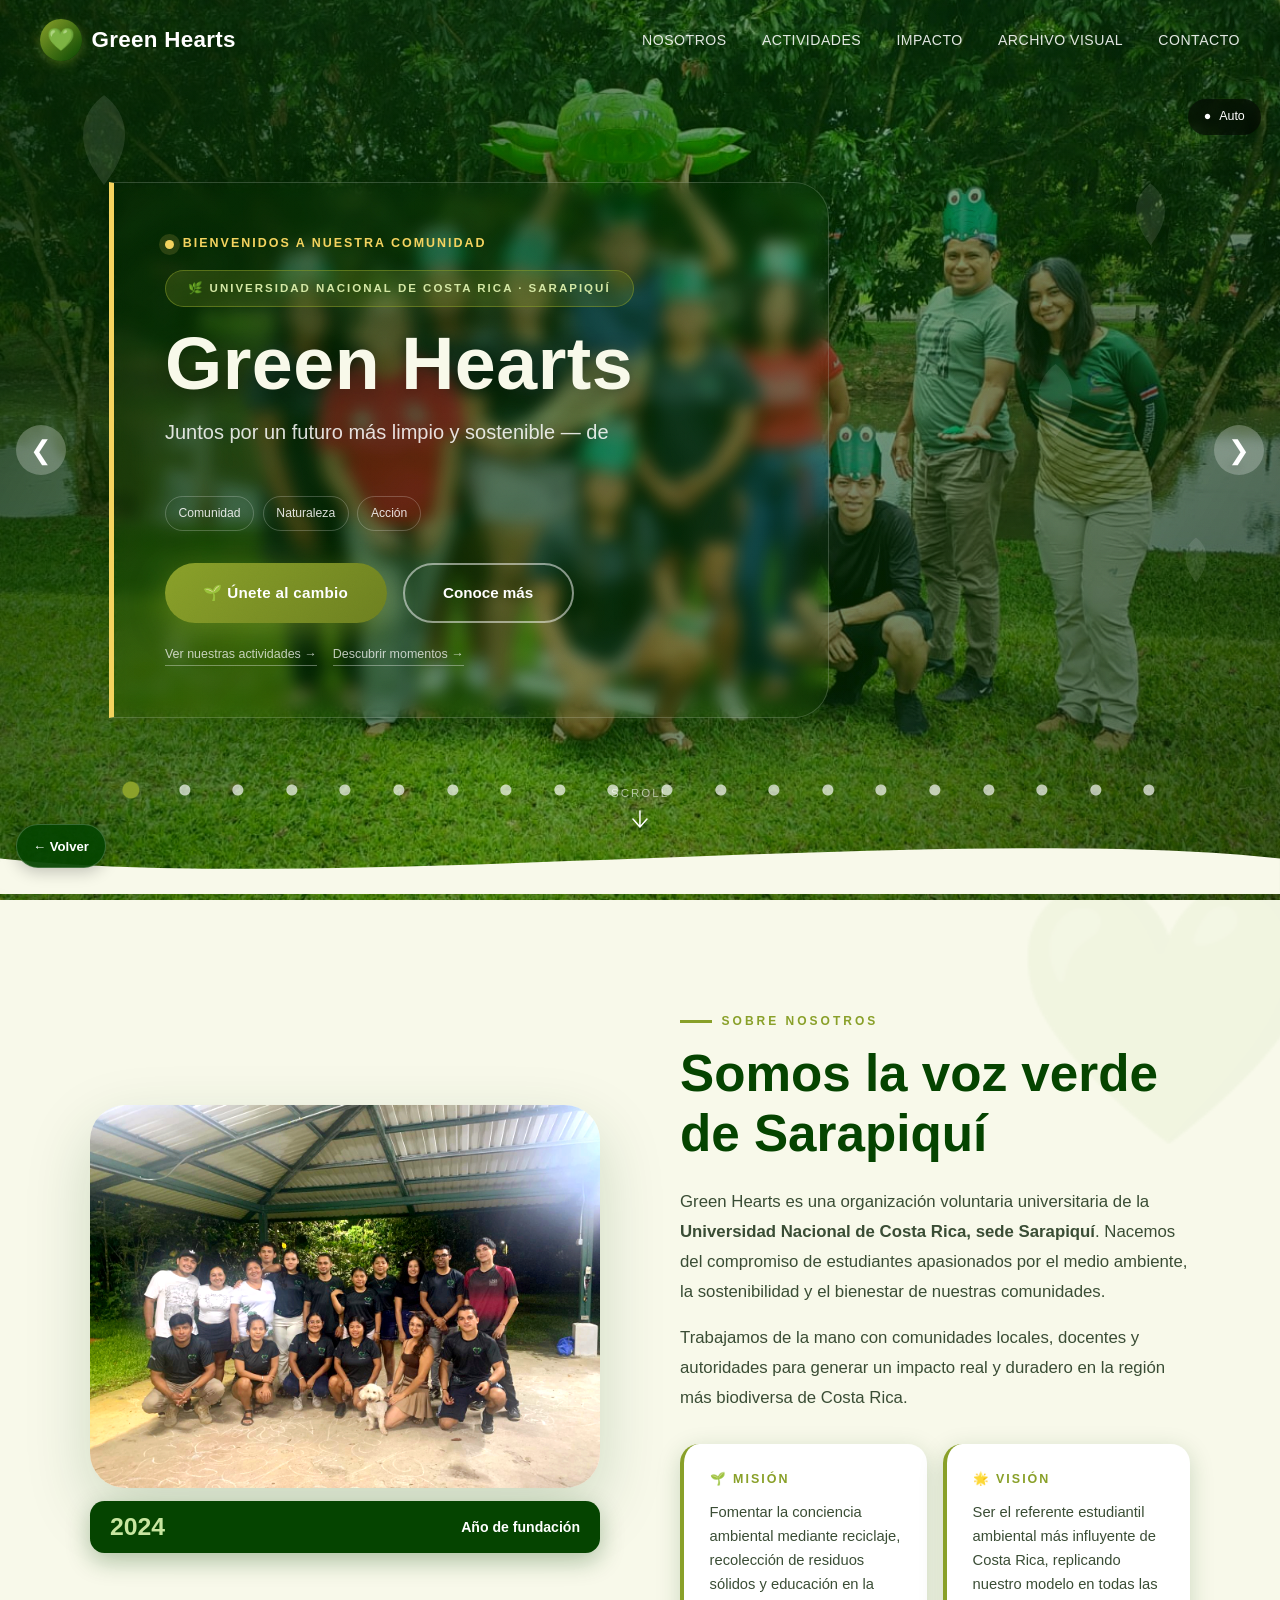
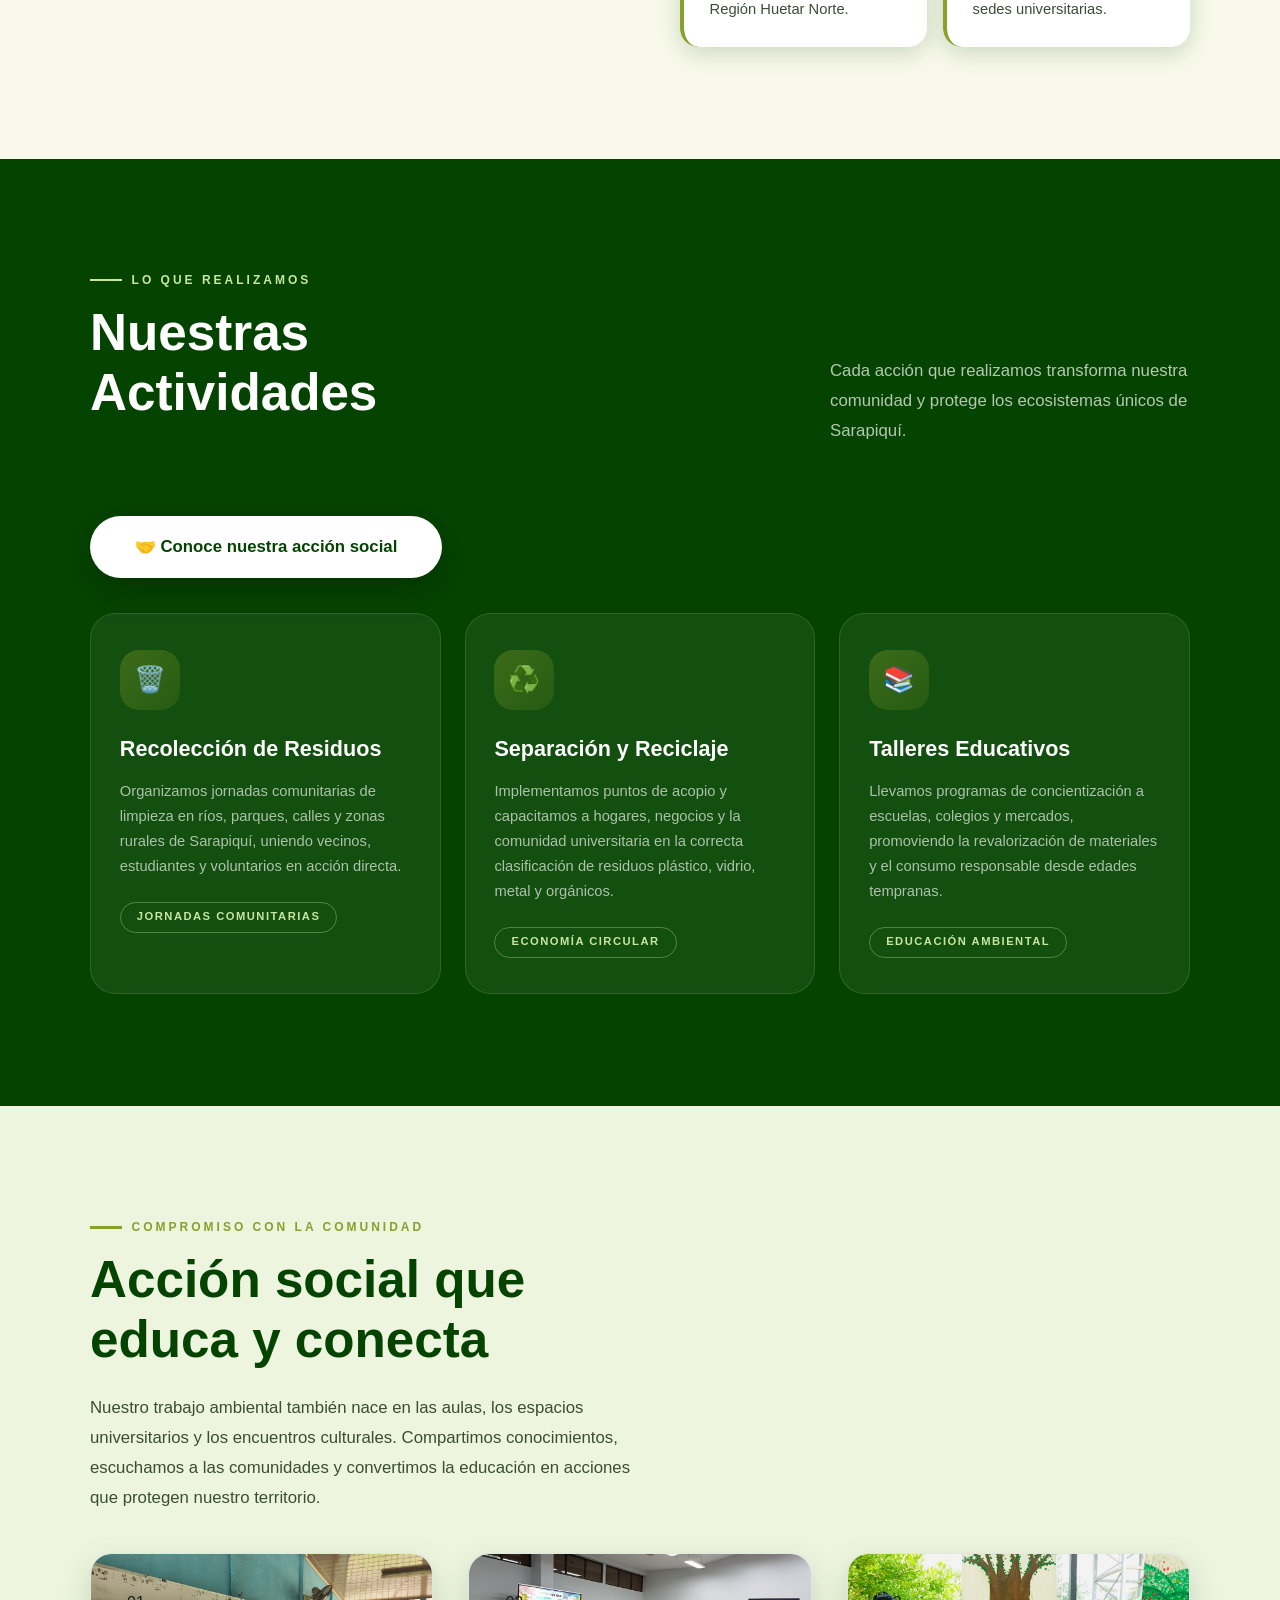
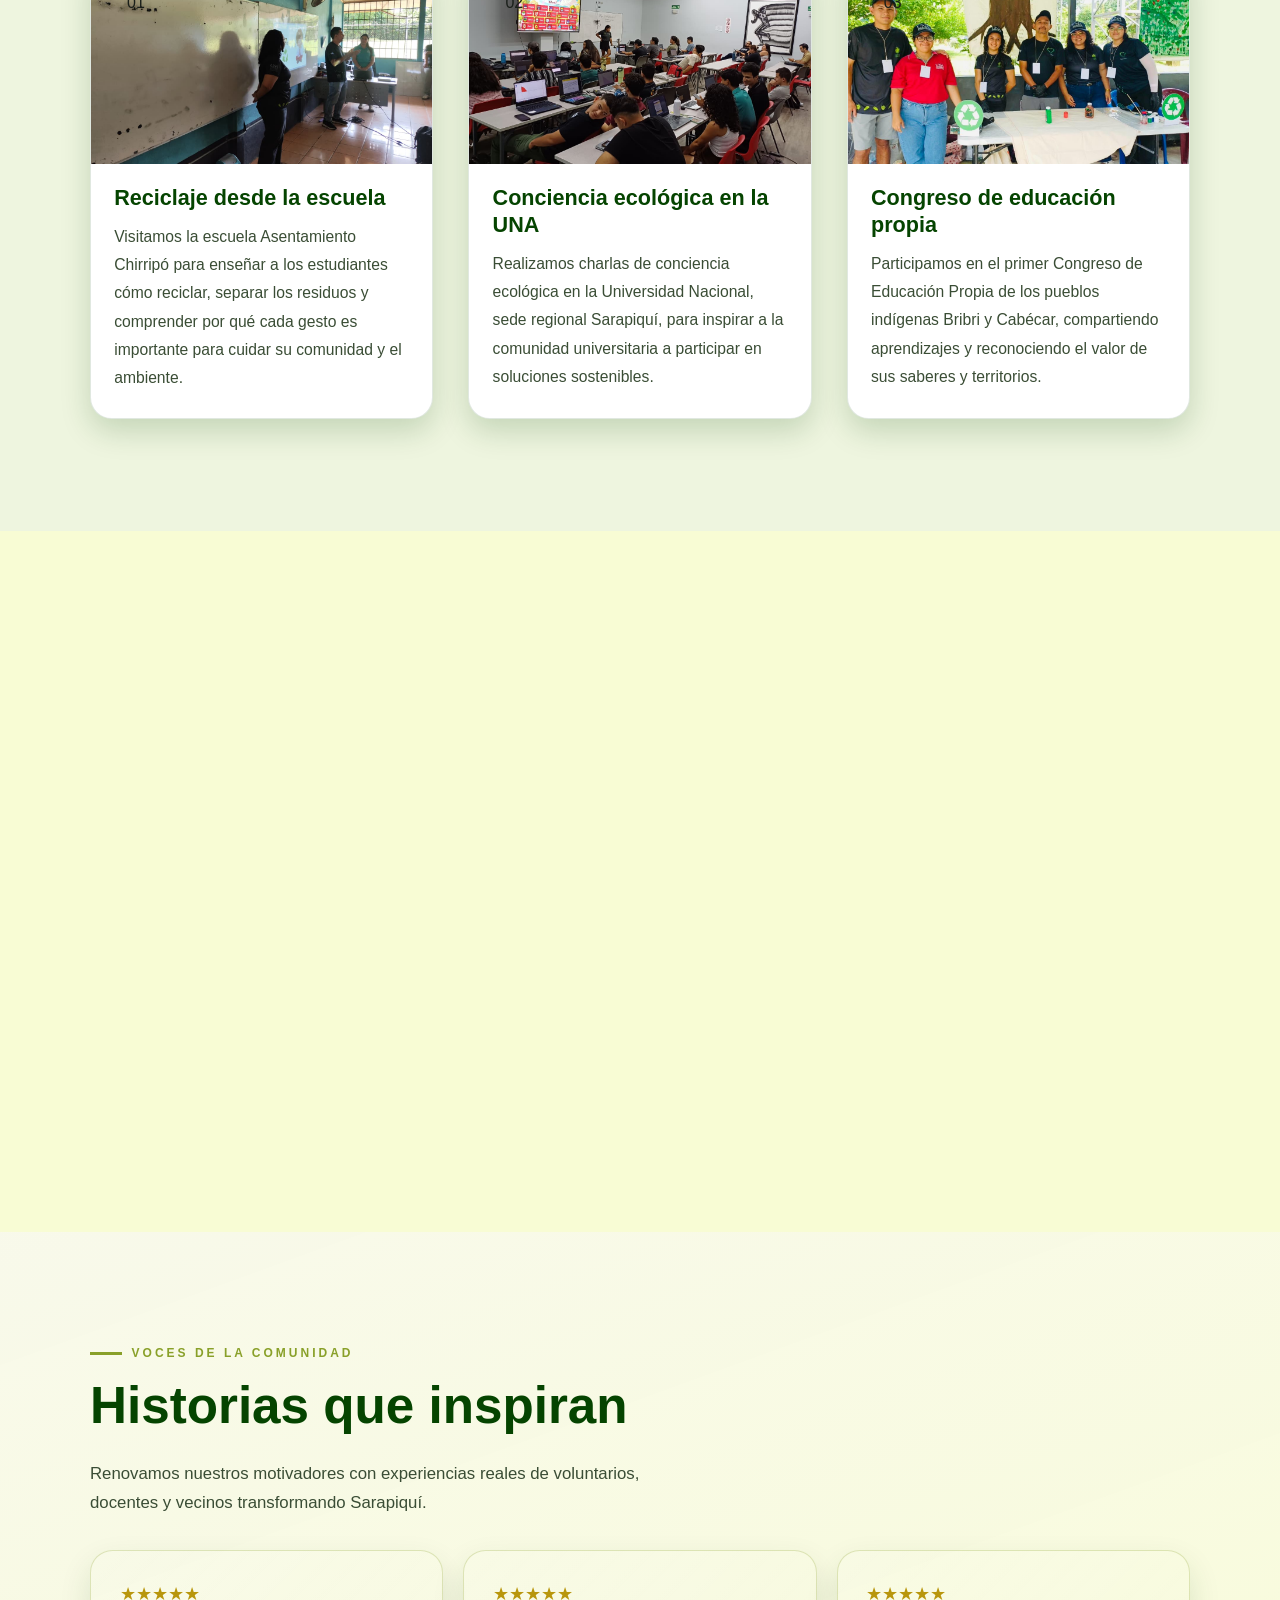
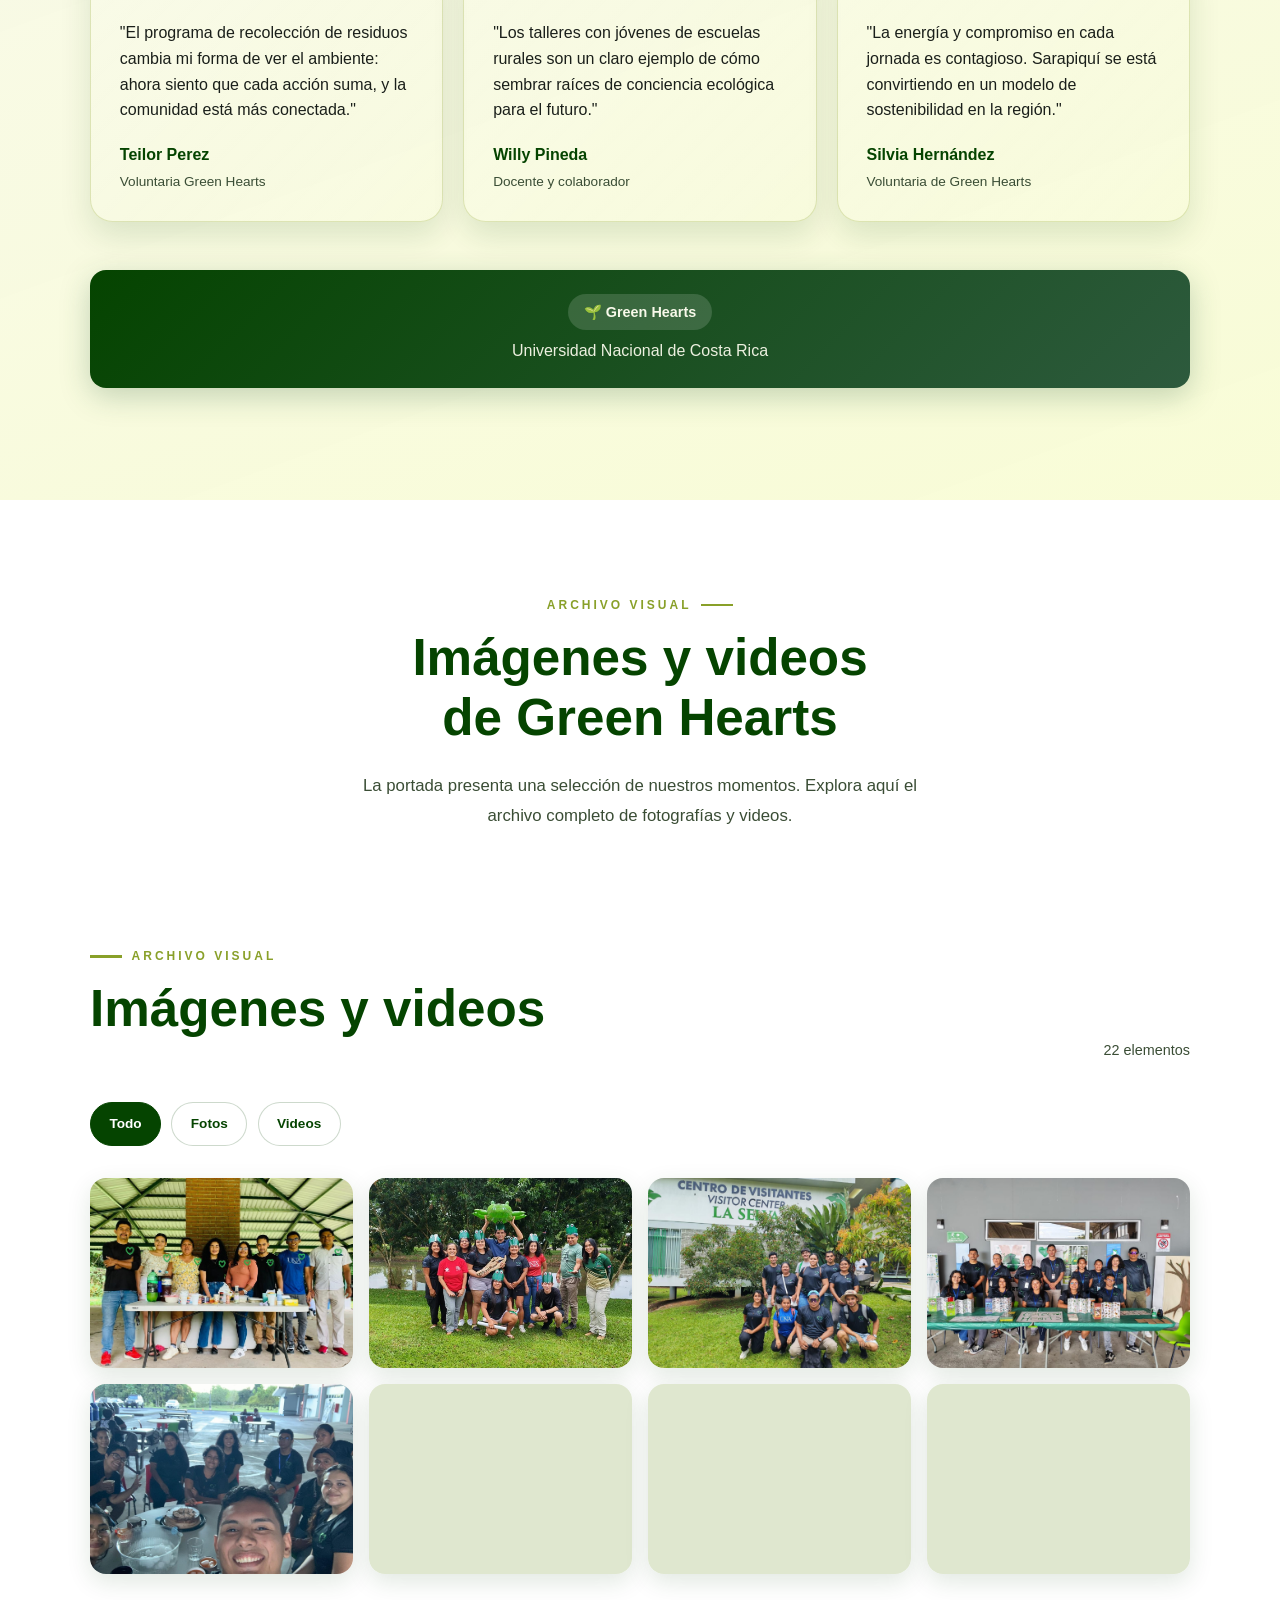
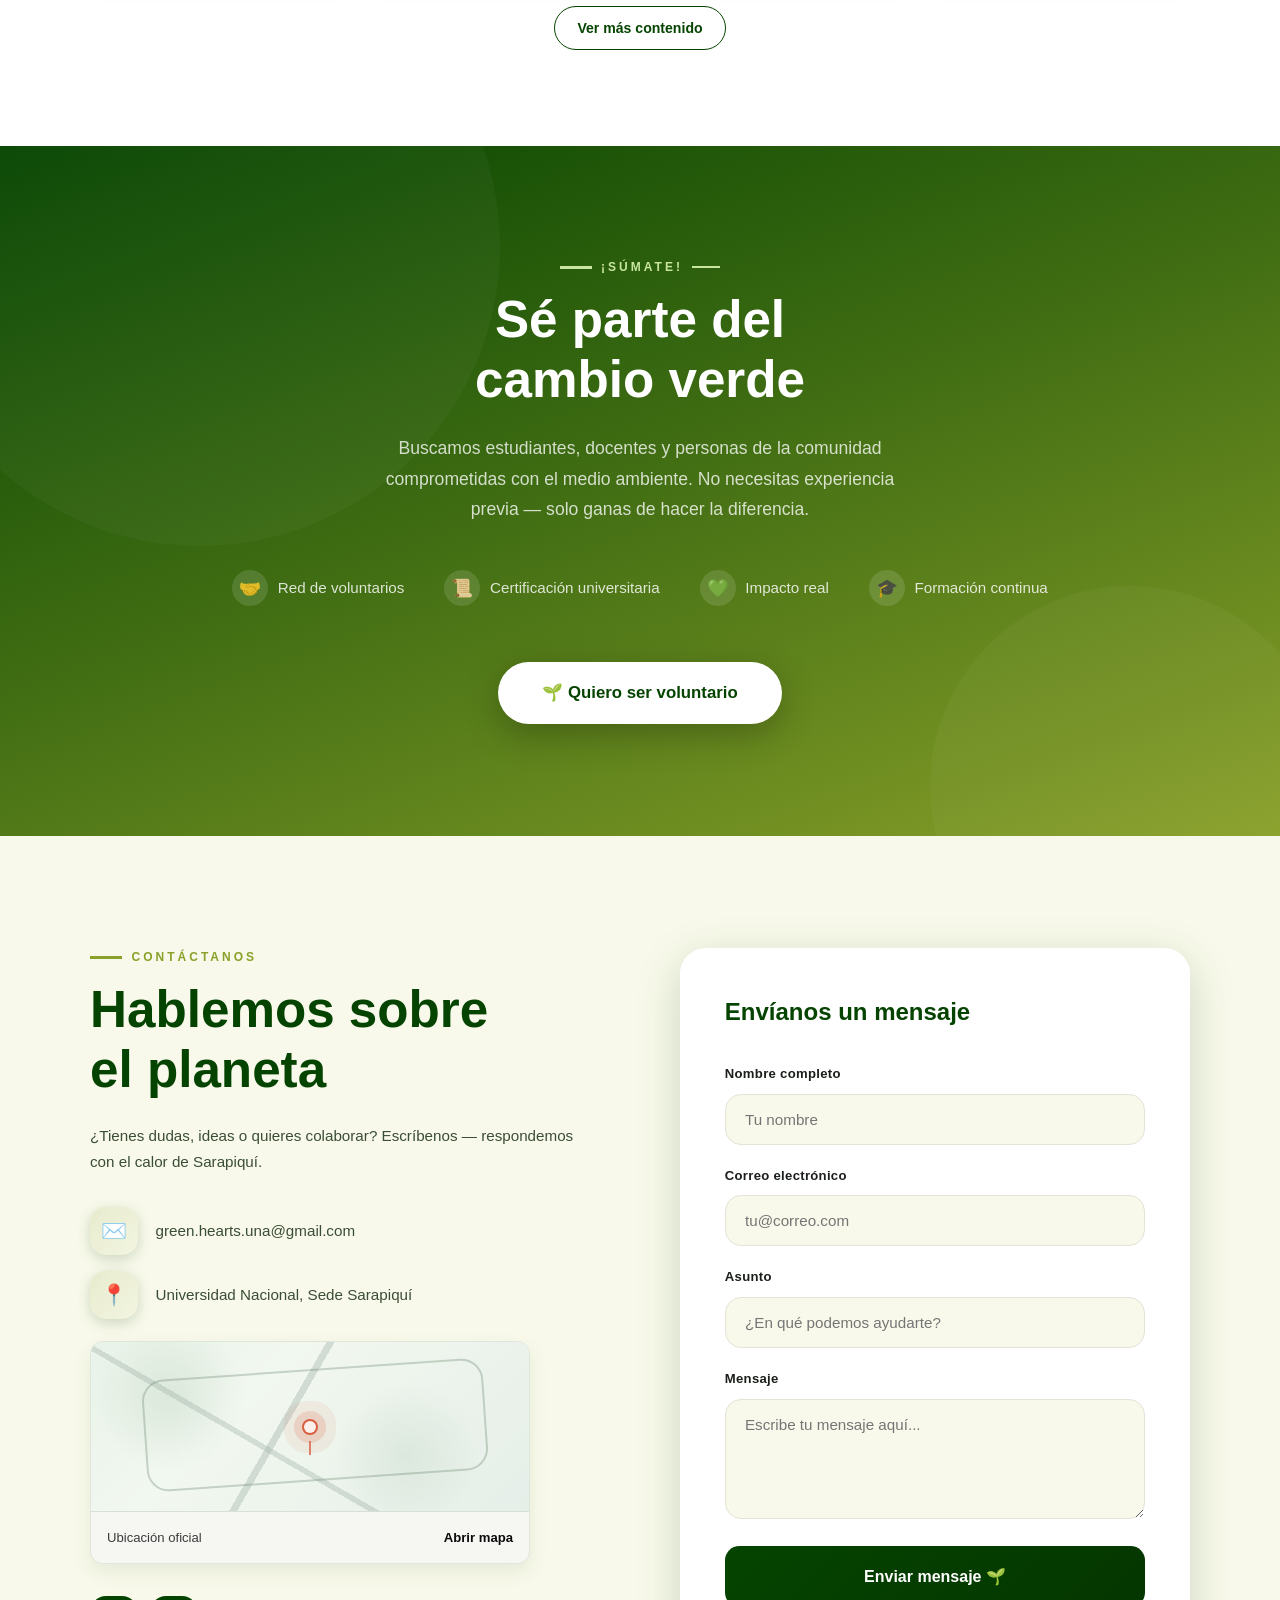
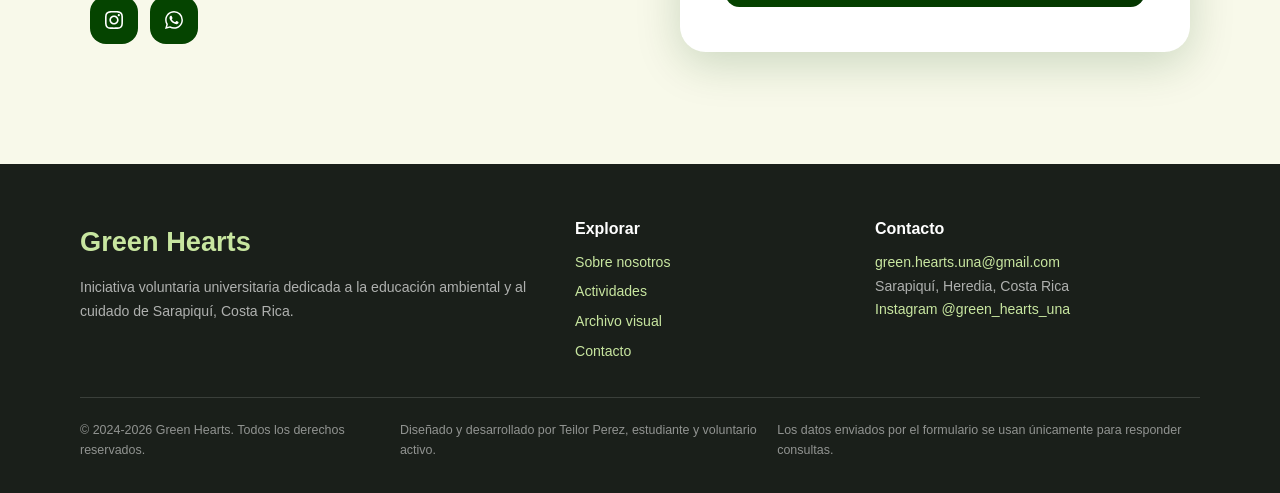
==== index.html @ 9bf7aa45 "Add files via upload" ====
<!DOCTYPE html>
<html lang="es">
<head>
    <meta charset="UTF-8" />
    <meta name="viewport" content="width=device-width, initial-scale=1.0" />
    <meta name="description" content="Green Hearts — Organización ambiental universitaria de la UNA Sarapiquí, Costa Rica. Voluntarios comprometidos con el reciclaje, limpieza y educación ambiental." />
    <title>Green Hearts — UNA-Sarapiquí</title>

    <!-- ========== SEGURIDAD Y SEO ========== -->
    <!-- Content Security Policy (CSP) reforzada: sin 'unsafe-eval', con base-uri, form-action,
         object-src y upgrade-insecure-requests para reducir la superficie de ataque XSS/inyección.
         'unsafe-inline' en script/style se mantiene solo porque el archivo es estático de un solo
         fichero (sin build step que genere nonces); ver /_headers y /vercel.json para reforzar
         esto con nonces + headers reales a nivel de servidor en producción. -->
    <meta http-equiv="Content-Security-Policy" content="default-src 'self'; script-src 'self' https://cdn.jsdelivr.net https://fonts.googleapis.com 'unsafe-inline'; style-src 'self' https://fonts.googleapis.com 'unsafe-inline'; img-src 'self' data: https://images.unsplash.com; media-src 'self' blob:; font-src 'self' https://fonts.gstatic.com; connect-src 'self' https://api.emailjs.com; object-src 'none'; base-uri 'self'; form-action 'self'; frame-ancestors 'none'; upgrade-insecure-requests;" />
    <!-- Prevenir clickjacking (reforzado también por frame-ancestors arriba) -->
    <meta http-equiv="X-Frame-Options" content="DENY" />
    <!-- Política de referrer: no filtrar la URL completa a orígenes externos -->
    <meta name="referrer" content="strict-origin-when-cross-origin" />
    <!-- Desactivar APIs sensibles que este sitio nunca usa (defensa en profundidad) -->
    <meta http-equiv="Permissions-Policy" content="camera=(), microphone=(), geolocation=(), payment=(), usb=(), interest-cohort=()" />
    <meta name="theme-color" content="#054400" />
    <link rel="icon" href="data:image/svg+xml,%3Csvg xmlns='http://www.w3.org/2000/svg' viewBox='0 0 100 100'%3E%3Ctext y='.9em' font-size='90'%3E%F0%9F%92%9A%3C/text%3E%3C/svg%3E" />

    <!-- Open Graph / Redes Sociales -->
    <meta property="og:title" content="Green Hearts — UNA-Sarapiquí" />
    <meta property="og:description" content="Organización ambiental universitaria comprometida con el reciclaje, limpieza y educación en Costa Rica." />
    <meta property="og:type" content="website" />
    <meta property="og:url" content="https://greenhearts.una.ac.cr" />
    <meta property="og:image" content="https://greenhearts.una.ac.cr/og-image.jpg" />
    <meta name="twitter:card" content="summary_large_image" />
    <meta name="twitter:title" content="Green Hearts — UNA-Sarapiquí" />
    <meta name="twitter:description" content="Voluntarios comprometidos con el medio ambiente en Sarapiquí, Costa Rica." />

    <!-- Schema.org (Organización) -->
    <script type="application/ld+json">
        {
            "@context": "https://schema.org",
            "@type": "Organization",
            "name": "Green Hearts",
            "alternateName": "Green Hearts UNA Sarapiquí",
            "url": "https://greenhearts.una.ac.cr",
            "logo": "https://greenhearts.una.ac.cr/logo.png",
            "description": "Organización ambiental universitaria de la Universidad Nacional de Costa Rica, sede Sarapiquí.",
            "address": {
                "@type": "PostalAddress",
                "addressLocality": "Sarapiquí",
                "addressRegion": "Heredia",
                "addressCountry": "Costa Rica"
            },
            "contactPoint": {
                "@type": "ContactPoint",
                "email": "green.hearts.una@gmail.com",
                "contactType": "customer service"
            },
            "sameAs": [
                "https://instagram.com/green_hearts_una"
            ]
        }
    </script>

    <!-- ========== OPTIMIZACIÓN DE RECURSOS ========== -->
    <link rel="preconnect" href="https://fonts.googleapis.com" />
    <link rel="preconnect" href="https://fonts.gstatic.com" crossorigin />
    <link href="https://fonts.googleapis.com/css2?family=Reem+Kufi:wght@400;500;600;700&family=Manrope:wght@400;500;600;700&display=swap" rel="stylesheet" />
    <!-- Precarga de la imagen principal del hero (optimización) -->
    <link rel="preload" as="image" href="https://images.unsplash.com/photo-1448375240586-882707db888b?w=1600&q=80" fetchpriority="high" />

    <!-- EmailJS (cargado con defer para no bloquear renderizado).
         crossorigin="anonymous" habilita reporte de errores limpio y es requisito para poder
         añadir el atributo integrity (SRI). Genera el hash real con:
         `openssl dgst -sha384 -binary email.min.js | openssl base64 -A` sobre el archivo publicado
         por EmailJS y pégalo aquí como integrity="sha384-...". No se incluye un hash inventado
         porque un hash incorrecto bloquearía la carga del script (fail-closed por diseño de SRI). -->
    <script src="https://cdn.jsdelivr.net/npm/@emailjs/browser@4/dist/email.min.js" defer crossorigin="anonymous"></script>

    <style>
        /* ==========================================================
               CSS MEJORADO: variables, reset, rendimiento y accesibilidad
               ========================================================== */
        :root {
            --verde-oscuro: #054400;
            --verde-claro: #89A029;
            --crema: #F8F9EA;
            --amarillo-claro: #F8FCD4;
            --blanco: #ffffff;
            --texto-oscuro: #1a1f1a;
            --texto-medio: #3a4d35;
            --sombra: rgba(5, 68, 0, 0.18);
            --transicion: 0.4s cubic-bezier(0.25, 0.8, 0.25, 1);
            --degradado-principal: linear-gradient(160deg, #054400 0%, #3d6b12 45%, #89A029 100%);
            --degradado-hero: linear-gradient(160deg, rgba(5, 68, 0, 0.94) 0%, rgba(61, 107, 18, 0.8) 45%, rgba(137, 160, 41, 0.65) 100%);
            --fondo-card: linear-gradient(135deg, rgba(255, 255, 255, 0.10), rgba(255, 255, 255, 0.02));
            --font-family: 'Reem Kufi', sans-serif;
            --font-body: 'Manrope', sans-serif;
        }

        @media (prefers-reduced-motion: reduce) {
            *,
            *::before,
            *::after {
                animation-duration: 0.01ms !important;
                animation-iteration-count: 1 !important;
                transition-duration: 0.01ms !important;
            }
        }

        *,
        *::before,
        *::after {
            margin: 0;
            padding: 0;
            box-sizing: border-box;
        }

        button,
        a {
            -webkit-tap-highlight-color: transparent;
        }

        button {
            font: inherit;
        }

        html {
            scroll-behavior: smooth;
            overflow-x: hidden;
        }

        body {
            font-family: var(--font-body);
            background: var(--blanco);
            color: var(--texto-oscuro);
            overflow-x: hidden;
            line-height: 1.6;
        }

        /* La tipografía de display (Reem Kufi) se reserva para títulos, marca y CTAs;
           el resto del texto usa Manrope para mejorar la lectura larga. */
        h1, h2, h3, h4,
        .nav-logo-text, .hero-grupo-nombre, .hero-badge,
        .section-title, .section-label,
        .stat-number, .footer-logo,
        .btn-primary, .btn-secondary, .btn-voluntario, .btn-form,
        .act-tag, .nosotros-badge strong,
        .testimonios-grupo .grupo-badge, .testimonios-grupo .grupo-nombre,
        .carousel-caption h3 {
            font-family: var(--font-family);
        }

        /* ========== TEXTURA DE FONDO Y BARRA DE PROGRESO ========== */
        .grain-overlay {
            position: fixed;
            inset: 0;
            z-index: 9998;
            pointer-events: none;
            opacity: 0.035;
            mix-blend-mode: overlay;
            background-image: url("data:image/svg+xml,%3Csvg xmlns='http://www.w3.org/2000/svg' width='120' height='120'%3E%3Cfilter id='n'%3E%3CfeTurbulence type='fractalNoise' baseFrequency='0.85' numOctaves='2' stitchTiles='stitch'/%3E%3C/filter%3E%3Crect width='100%25' height='100%25' filter='url(%23n)'/%3E%3C/svg%3E");
        }

        .scroll-progress {
            position: fixed;
            top: 0;
            left: 0;
            height: 3px;
            width: 0%;
            background: linear-gradient(90deg, var(--verde-claro), #c8e6a0);
            z-index: 1001;
            transition: width 0.1s linear;
        }

        /* ========== NAV ========== */
        #navbar {
            position: fixed;
            top: 0;
            left: 0;
            right: 0;
            z-index: 1000;
            padding: 1.2rem 2.5rem;
            display: flex;
            justify-content: space-between;
            align-items: center;
            background: transparent;
            transition: background var(--transicion), backdrop-filter var(--transicion), box-shadow var(--transicion), padding var(--transicion);
        }

        #navbar.scrolled {
            background: rgba(5, 68, 0, 0.95);
            backdrop-filter: blur(14px);
            -webkit-backdrop-filter: blur(14px);
            box-shadow: 0 4px 30px rgba(0, 0, 0, 0.3);
            padding: 0.9rem 2.5rem;
        }

        .nav-logo {
            display: flex;
            align-items: center;
            gap: 0.6rem;
            text-decoration: none;
        }

        .nav-logo-icon {
            width: 42px;
            height: 42px;
            background: linear-gradient(135deg, #89A029 0%, #054400 100%);
            border-radius: 50%;
            display: flex;
            align-items: center;
            justify-content: center;
            font-size: 1.4rem;
            box-shadow: 0 3px 12px rgba(137, 160, 41, 0.4);
        }

        .nav-logo-text {
            font-family: var(--font-family);
            font-size: 1.4rem;
            font-weight: 700;
            color: var(--blanco);
            letter-spacing: 0.3px;
        }

        .nav-menu {
            display: flex;
            align-items: center;
            gap: 2rem;
        }

        .nav-links {
            display: flex;
            gap: 2.2rem;
            list-style: none;
        }

        .nav-links a {
            color: rgba(255, 255, 255, 0.88);
            text-decoration: none;
            font-size: 0.88rem;
            font-weight: 500;
            letter-spacing: 0.5px;
            text-transform: uppercase;
            transition: color var(--transicion);
            position: relative;
        }

        .nav-links a::after {
            content: '';
            position: absolute;
            bottom: -4px;
            left: 0;
            width: 0;
            height: 2px;
            background: var(--verde-claro);
            transition: width var(--transicion);
        }

        .nav-links a:hover,
        .nav-links a:focus-visible {
            color: var(--blanco);
        }

        .nav-links a:hover::after,
        .nav-links a:focus-visible::after {
            width: 100%;
        }

        .nav-toggle {
            display: none;
            flex-direction: column;
            gap: 6px;
            cursor: pointer;
            background: none;
            border: none;
            min-width: 44px;
            min-height: 44px;
            padding: 8px;
            align-items: center;
            justify-content: center;
        }

        .nav-toggle span {
            width: 26px;
            height: 2.5px;
            background: var(--blanco);
            transition: var(--transicion);
            border-radius: 2px;
        }

        .nav-toggle:focus-visible,
        .carousel-arrow:focus-visible,
        .carousel-dot:focus-visible,
        .lightbox-close:focus-visible,
        .btn-top:focus-visible,
        .social-link:focus-visible {
            outline: 3px solid #f4d35e;
            outline-offset: 3px;
        }

        /* ========== HERO ========== */
        #inicio {
            position: relative;
            min-height: 100vh;
            display: flex;
            align-items: center;
            justify-content: center;
            overflow: hidden;
        }

        .hero-bg {
            position: absolute;
            inset: 0;
            background: var(--degradado-hero),
                url('https://images.unsplash.com/photo-1448375240586-882707db888b?w=1600&q=80') center/cover no-repeat;
            filter: saturate(1.15) contrast(1.05);
            z-index: 0;
            will-change: transform;
        }

        .hero-bg {
            display: none;
        }

        .carousel-container.hero-carousel {
            position: absolute;
            inset: 0;
            z-index: 0;
            max-width: none;
            margin: 0;
            border-radius: 0;
            box-shadow: none;
            overflow: hidden;
            background: var(--verde-oscuro);
        }

        .carousel-container.hero-carousel::after {
            content: '';
            position: absolute;
            inset: 0;
            z-index: 2;
            pointer-events: none;
            background: linear-gradient(120deg, rgba(3, 35, 0, 0.88) 0%, rgba(5, 68, 0, 0.48) 52%, rgba(5, 30, 2, 0.72) 100%);
        }

        .hero-carousel .carousel-track,
        .hero-carousel .carousel-slide {
            height: 100%;
        }

        .hero-carousel .carousel-slide img {
            height: 100%;
            min-height: 100%;
            object-fit: cover;
            filter: saturate(1.12) contrast(1.06);
        }

        .hero-carousel .carousel-caption {
            display: none;
        }

        .hero-carousel .carousel-arrow,
        .hero-carousel .carousel-nav,
        .hero-carousel .carousel-autoplay-indicator {
            z-index: 4;
        }

        .hero-carousel .carousel-nav {
            bottom: 5.5rem;
        }

        .hero-carousel .carousel-autoplay-indicator {
            top: 6.2rem;
        }

        .hero-carousel .carousel-library-link {
            display: none;
        }

        .hero-particles {
            position: absolute;
            inset: 0;
            z-index: 1;
            pointer-events: none;
        }

        .leaf {
            position: absolute;
            opacity: 0.1;
            animation: floatLeaf 13s ease-in-out infinite;
        }

        @keyframes floatLeaf {
            0%,
            100% {
                transform: translateY(0) rotate(0deg);
            }
            33% {
                transform: translateY(-22px) rotate(8deg);
            }
            66% {
                transform: translateY(12px) rotate(-5deg);
            }
        }

        .hero-content {
            position: relative;
            z-index: 2;
            width: min(720px, calc(100% - 2rem));
            margin: 0 auto 0 6vw;
            padding: clamp(2rem, 4vw, 4rem);
            text-align: left;
            background: linear-gradient(135deg, rgba(4, 37, 5, 0.12), rgba(4, 45, 13, 0.04));
            border: 1px solid rgba(255, 255, 255, 0.18);
            border-left: 5px solid #f4d35e;
            border-radius: 0 2.2rem 2.2rem 0;
            box-shadow: 0 18px 48px rgba(0, 25, 0, 0.16);
            backdrop-filter: blur(8px) saturate(1.08);
            -webkit-backdrop-filter: blur(8px) saturate(1.08);
            animation: heroEnter 0.9s ease both;
        }

        .click-pulse {
            animation: clickPulse 0.42s ease;
        }

        @keyframes clickPulse {
            0% { transform: scale(1); }
            45% { transform: scale(0.94); }
            100% { transform: scale(1); }
        }

        @keyframes heroEnter {
            from { opacity: 0; transform: translateY(22px); }
            to { opacity: 1; transform: translateY(0); }
        }

        .hero-welcome {
            display: flex;
            align-items: center;
            gap: 0.55rem;
            margin-bottom: 1rem;
            color: #f4d35e;
            font-size: 0.78rem;
            font-weight: 800;
            letter-spacing: 2px;
            text-transform: uppercase;
        }

        .hero-welcome::before {
            content: '';
            width: 9px;
            height: 9px;
            border-radius: 50%;
            background: #f4d35e;
            box-shadow: 0 0 0 6px rgba(244, 211, 94, 0.15);
            animation: welcomePulse 2s ease-in-out infinite;
        }

        @keyframes welcomePulse {
            50% { box-shadow: 0 0 0 10px rgba(244, 211, 94, 0); }
        }

        .hero-badge {
            display: inline-flex;
            align-items: center;
            background: rgba(137, 160, 41, 0.22);
            border: 1px solid rgba(137, 160, 41, 0.5);
            color: #d4e8a5;
            font-size: 0.72rem;
            font-weight: 600;
            letter-spacing: 2px;
            text-transform: uppercase;
            padding: 0.5rem 1.4rem;
            border-radius: 50px;
            margin-bottom: 1.25rem;
            backdrop-filter: blur(8px);
            -webkit-backdrop-filter: blur(8px);
        }

        .hero-grupo-nombre {
            font-size: clamp(2.4rem, 6vw, 4.6rem);
            color: var(--crema);
            font-weight: 700;
            margin: 0 0 1rem;
            text-align: left;
            text-shadow: 0 4px 20px rgba(0, 0, 0, 0.4);
            letter-spacing: 0.5px;
            line-height: 1;
        }

        .hero-subtitle {
            font-size: clamp(1.05rem, 2.5vw, 1.25rem);
            color: rgba(255, 255, 255, 0.85);
            font-weight: 400;
            margin-bottom: 1.5rem;
            line-height: 1.65;
            max-width: 600px;
            margin-left: 0;
            margin-right: 0;
            min-height: 3.5rem;
        }

        .hero-values {
            display: flex;
            flex-wrap: wrap;
            justify-content: flex-start;
            gap: 0.55rem;
            margin-bottom: 2rem;
        }

        .hero-value {
            padding: 0.42rem 0.78rem;
            border: 1px solid rgba(255, 255, 255, 0.22);
            border-radius: 999px;
            color: rgba(255, 255, 255, 0.86);
            font-size: 0.76rem;
            transition: var(--transicion);
        }

        .hero-value:hover {
            border-color: #f4d35e;
            color: #f4d35e;
            transform: translateY(-2px);
        }

        .btn-primary {
            display: inline-flex;
            align-items: center;
            gap: 0.6rem;
            background: linear-gradient(135deg, #89A029 0%, #6d8020 100%);
            color: #fff;
            text-decoration: none;
            padding: 1rem 2.4rem;
            border-radius: 50px;
            font-weight: 600;
            font-size: 0.95rem;
            letter-spacing: 0.3px;
            transition: var(--transicion);
            box-shadow: 0 8px 32px rgba(137, 160, 41, 0.5);
            border: none;
            cursor: pointer;
        }

        .btn-primary:hover,
        .btn-primary:focus-visible {
            background: linear-gradient(135deg, #789626 0%, #5a6d1a 100%);
            transform: translateY(-3px);
            box-shadow: 0 14px 42px rgba(137, 160, 41, 0.6);
        }

        .btn-secondary {
            display: inline-flex;
            align-items: center;
            gap: 0.6rem;
            background: transparent;
            color: var(--blanco);
            text-decoration: none;
            padding: 1rem 2.4rem;
            border-radius: 50px;
            font-weight: 600;
            font-size: 0.95rem;
            border: 2px solid rgba(255, 255, 255, 0.5);
            transition: var(--transicion);
            cursor: pointer;
        }

        .btn-secondary:hover,
        .btn-secondary:focus-visible {
            background: rgba(255, 255, 255, 0.15);
            border-color: var(--blanco);
            transform: translateY(-3px);
        }

        .hero-ctas {
            display: flex;
            gap: 1rem;
            justify-content: flex-start;
            flex-wrap: wrap;
        }

        .hero-explore {
            display: flex;
            flex-wrap: wrap;
            justify-content: flex-start;
            gap: 1rem;
            margin-top: 1.35rem;
        }

        .hero-explore a {
            color: rgba(255, 255, 255, 0.72);
            font-size: 0.78rem;
            text-decoration: none;
            border-bottom: 1px solid rgba(255, 255, 255, 0.35);
            transition: var(--transicion);
        }

        .hero-explore a:hover,
        .hero-explore a:focus-visible {
            color: #f4d35e;
            border-color: #f4d35e;
        }

        .animal-runner {
            position: fixed;
            left: -100px;
            z-index: 7;
            width: 46px;
            height: 46px;
            pointer-events: none;
            filter: drop-shadow(0 5px 9px rgba(0, 0, 0, 0.28));
            animation: animalRun 1.8s cubic-bezier(0.2, 0.7, 0.3, 1) forwards;
        }

        .animal-runner svg {
            display: block;
            width: 100%;
            height: 100%;
        }

        @keyframes animalRun {
            0% { left: -90px; opacity: 0; transform: scaleX(1) translateY(8px); }
            12% { opacity: 1; }
            82% { opacity: 1; transform: scaleX(1) translateY(-4px); }
            100% { left: 105vw; opacity: 0; transform: scaleX(1) translateY(6px); }
        }

        .scroll-down {
            position: absolute;
            bottom: 70px;
            left: 50%;
            transform: translateX(-50%);
            z-index: 4;
            display: flex;
            flex-direction: column;
            align-items: center;
            gap: 0.5rem;
            color: rgba(255, 255, 255, 0.6);
            font-size: 0.72rem;
            letter-spacing: 2px;
            text-transform: uppercase;
            animation: bounce 2s ease-in-out infinite;
        }

        @keyframes bounce {
            0%,
            100% {
                opacity: 0.45;
            }
            50% {
                opacity: 1;
            }
        }

        .hero-wave {
            position: absolute;
            bottom: -2px;
            left: 0;
            right: 0;
            z-index: 3;
        }

        /* ==========================================================
           FAUNA INTERACTIVA DE FONDO (mariposas, colibrí, luciérnagas, tucán)
           Elemento de firma del diseño: la biodiversidad de Sarapiquí como
           capa ambiental. Se mueven con JS (rAF) y huyen del cursor; se
           congelan si el usuario prefiere menos movimiento.
           ========================================================== */
        .wildlife-layer {
            position: fixed;
            inset: 0;
            z-index: 5;
            pointer-events: none;
            overflow: hidden;
        }

        .critter {
            position: absolute;
            top: 0;
            left: 0;
            pointer-events: auto;
            cursor: pointer;
            filter: drop-shadow(0 4px 8px rgba(0, 0, 0, 0.18));
            transition: filter 0.2s ease;
        }

        .critter:hover,
        .critter:focus-visible {
            filter: drop-shadow(0 6px 14px rgba(0, 0, 0, 0.28)) brightness(1.08);
            outline: none;
        }

        .critter svg {
            display: block;
        }

        .butterfly { width: 34px; height: 34px; opacity: 0.92; }
        .butterfly .wing-l, .butterfly .wing-r {
            transform-origin: 17px 17px;
            animation: flap 0.42s ease-in-out infinite alternate;
        }
        .butterfly .wing-r { animation-delay: -0.21s; }
        @keyframes flap {
            0%   { transform: scaleX(1); }
            100% { transform: scaleX(0.55); }
        }

        .hummingbird { width: 40px; height: 40px; opacity: 0.95; }
        .hummingbird .wing {
            transform-origin: 20px 16px;
            animation: hum 0.12s linear infinite alternate;
        }
        @keyframes hum {
            0%   { transform: rotate(-22deg) scaleY(1); }
            100% { transform: rotate(18deg) scaleY(0.7); }
        }

        .firefly {
            width: 8px;
            height: 8px;
            border-radius: 50%;
            background: radial-gradient(circle, #fff6c8 0%, #f2c230 55%, transparent 75%);
            box-shadow: 0 0 6px 2px rgba(242, 194, 48, 0.55);
            animation: glow 2.6s ease-in-out infinite;
        }
        @keyframes glow {
            0%, 100% { opacity: 0.25; transform: scale(0.85); }
            50%      { opacity: 1;    transform: scale(1.25); }
        }

        .toucan {
            width: 74px;
            height: 74px;
            position: fixed;
            top: 14%;
            left: -120px;
            z-index: 4;
            pointer-events: none;
            opacity: 0;
            animation: toucanFlyBy 42s ease-in-out infinite;
            animation-delay: 6s;
        }
        .toucan .wing {
            transform-origin: 37px 30px;
            animation: hum 0.35s ease-in-out infinite alternate;
        }
        @keyframes toucanFlyBy {
            0%   { left: -120px; top: 12%; opacity: 0; transform: translateY(0) scaleX(1); }
            4%   { opacity: 0.95; }
            48%  { left: 104vw; top: 22%; opacity: 0.95; transform: translateY(-30px) scaleX(1); }
            50%  { opacity: 0; }
            100% { left: -120px; top: 12%; opacity: 0; }
        }

        .critter-scatter {
            animation: scatter 0.6s ease-out !important;
        }
        @keyframes scatter {
            0%   { transform: scale(1) rotate(0deg); }
            50%  { transform: scale(1.3) rotate(20deg); }
            100% { transform: scale(1) rotate(0deg); }
        }

        @media (max-width: 640px) {
            .toucan { display: none; }
            .wildlife-layer .critter:nth-child(n+6) { display: none; }
        }

        @media (prefers-reduced-motion: reduce) {
            .wildlife-layer { display: none; }
            .toucan { display: none; }
        }

        /* ========== SECCIONES ========== */
        section {
            padding: 7rem 2rem;
        }

        .container {
            max-width: 1100px;
            margin: 0 auto;
        }

        .section-label {
            font-size: 0.75rem;
            font-weight: 700;
            letter-spacing: 3px;
            text-transform: uppercase;
            color: var(--verde-claro);
            margin-bottom: 0.8rem;
            display: flex;
            align-items: center;
            gap: 0.6rem;
        }

        .section-label::before {
            content: '';
            display: block;
            width: 32px;
            height: 2.5px;
            background: var(--verde-claro);
            flex-shrink: 0;
        }

        .section-title {
            font-family: var(--font-family);
            font-size: clamp(2.2rem, 5vw, 3.2rem);
            font-weight: 700;
            color: var(--verde-oscuro);
            line-height: 1.18;
            margin-bottom: 1.4rem;
        }

        .section-desc {
            font-size: 1.05rem;
            color: var(--texto-medio);
            line-height: 1.78;
            max-width: 560px;
        }

        /* ========== REVEAL ANIMATIONS ========== */
        .reveal {
            opacity: 0;
            transform: translateY(40px);
            transition: opacity 0.7s ease, transform 0.7s ease;
        }

        .reveal.visible {
            opacity: 1;
            transform: translateY(0);
        }

        .reveal-left {
            opacity: 0;
            transform: translateX(-40px);
            transition: opacity 0.7s ease, transform 0.7s ease;
        }

        .reveal-left.visible {
            opacity: 1;
            transform: translateX(0);
        }

        .reveal-right {
            opacity: 0;
            transform: translateX(40px);
            transition: opacity 0.7s ease, transform 0.7s ease;
        }

        .reveal-right.visible {
            opacity: 1;
            transform: translateX(0);
        }

        /* ========== NOSOTROS ========== */
        #nosotros {
            background: var(--crema);
            position: relative;
            overflow: hidden;
        }

        #nosotros::before {
            content: '💚';
            font-size: 16rem;
            position: absolute;
            right: -3rem;
            top: -1rem;
            opacity: 0.05;
            pointer-events: none;
            line-height: 1;
        }

        .nosotros-grid {
            display: grid;
            grid-template-columns: 1fr 1fr;
            gap: 5rem;
            align-items: center;
        }

        .nosotros-image-wrapper {
            position: relative;
        }

        .nosotros-image-wrapper img {
            width: 100%;
            border-radius: 2.2rem;
            object-fit: cover;
            aspect-ratio: 4 / 3;
            height: auto;
            object-position: center center;
            filter: saturate(1.08) contrast(1.04) brightness(1.03);
            display: block;
            box-shadow: 0 24px 65px var(--sombra);
        }

        .nosotros-badge {
            position: relative;
            width: 100%;
            margin-top: 0.85rem;
            background: var(--verde-oscuro);
            color: var(--blanco);
            padding: 0.85rem 1.25rem;
            border-radius: 0.9rem;
            font-size: 0.88rem;
            font-weight: 600;
            box-shadow: 0 8px 25px rgba(5, 68, 0, 0.3);
            display: flex;
            align-items: center;
            justify-content: space-between;
            gap: 1rem;
        }

        .nosotros-badge strong {
            display: inline-block;
            font-size: 1.55rem;
            font-family: var(--font-family);
            color: #c8e6a0;
            font-weight: 700;
            line-height: 1;
        }

        .mv-cards {
            display: grid;
            grid-template-columns: 1fr 1fr;
            gap: 1rem;
            margin-top: 2rem;
        }

        .mv-card {
            background: var(--blanco);
            border-radius: 1.2rem;
            padding: 1.6rem;
            border-left: 4px solid var(--verde-claro);
            box-shadow: 0 6px 24px var(--sombra);
            transition: var(--transicion);
        }

        .mv-card:hover {
            transform: translateY(-4px);
            box-shadow: 0 12px 30px var(--sombra);
        }

        .mv-card h4 {
            font-size: 0.78rem;
            font-weight: 700;
            letter-spacing: 2px;
            text-transform: uppercase;
            color: var(--verde-claro);
            margin-bottom: 0.6rem;
        }

        .mv-card p {
            font-size: 0.92rem;
            color: var(--texto-medio);
            line-height: 1.65;
        }

        /* ========== ACTIVIDADES ========== */
        #actividades {
            background: var(--verde-oscuro);
            color: var(--blanco);
            position: relative;
            overflow: hidden;
        }

        #actividades .section-title {
            color: var(--blanco);
        }

        #actividades .section-label {
            color: #c8e6a0;
        }

        #actividades .section-label::before {
            background: #c8e6a0;
        }

        #actividades .section-desc {
            color: rgba(255, 255, 255, 0.7);
        }

        .actividades-header {
            display: flex;
            justify-content: space-between;
            align-items: flex-end;
            margin-bottom: 4rem;
            gap: 2rem;
            flex-wrap: wrap;
        }

        .actividades-grid {
            display: grid;
            grid-template-columns: repeat(3, 1fr);
            gap: 1.5rem;
        }

        .act-card {
            background: rgba(255, 255, 255, 0.06);
            border: 1px solid rgba(255, 255, 255, 0.12);
            border-radius: 1.6rem;
            padding: 2.2rem 1.8rem;
            transition: var(--transicion);
            position: relative;
            overflow: hidden;
        }

        .act-card::before {
            content: '';
            position: absolute;
            inset: 0;
            background: linear-gradient(135deg, rgba(137, 160, 41, 0.08) 0%, transparent 60%);
            opacity: 0;
            transition: opacity var(--transicion);
        }

        .act-card:hover,
        .act-card:focus-within {
            background: rgba(255, 255, 255, 0.1);
            border-color: rgba(137, 160, 41, 0.4);
            transform: translateY(-6px);
        }

        .act-card:hover::before {
            opacity: 1;
        }

        .act-icon {
            width: 60px;
            height: 60px;
            border-radius: 1.2rem;
            display: flex;
            align-items: center;
            justify-content: center;
            font-size: 1.6rem;
            margin-bottom: 1.4rem;
            background: linear-gradient(135deg, rgba(137, 160, 41, 0.35) 0%, rgba(137, 160, 41, 0.15) 100%);
            flex-shrink: 0;
        }

        .act-card h3 {
            font-family: var(--font-family);
            font-size: 1.35rem;
            color: var(--blanco);
            margin-bottom: 0.8rem;
            font-weight: 700;
        }

        .act-card p {
            font-size: 0.92rem;
            color: rgba(255, 255, 255, 0.65);
            line-height: 1.7;
        }

        .act-tag {
            display: inline-block;
            margin-top: 1.4rem;
            font-size: 0.7rem;
            font-weight: 600;
            letter-spacing: 1.5px;
            text-transform: uppercase;
            color: #c8e6a0;
            border: 1px solid rgba(200, 230, 160, 0.35);
            padding: 0.35rem 1rem;
            border-radius: 50px;
        }

        /* ========== ACCIÓN SOCIAL ========== */
        #accion-social {
            background: #eef5df;
            position: relative;
        }

        .accion-social-intro {
            max-width: 680px;
            margin-bottom: 2.5rem;
        }

        .accion-social-grid {
            display: grid;
            grid-template-columns: repeat(3, minmax(0, 1fr));
            gap: 2.2rem;
            align-items: stretch;
        }

        .accion-card {
            overflow: hidden;
            background: var(--blanco);
            border: 1px solid rgba(5, 68, 0, 0.12);
            border-radius: 1.35rem;
            box-shadow: 0 12px 30px var(--sombra);
            transition: var(--transicion);
        }

        .accion-card:hover,
        .accion-card:focus-within {
            transform: translateY(-7px);
            box-shadow: 0 18px 38px var(--sombra);
        }

        .accion-card-media {
            position: relative;
            overflow: hidden;
            height: 210px;
            background: linear-gradient(135deg, var(--verde-oscuro), var(--verde-claro));
        }

        .accion-card-media img {
            width: 100%;
            height: 100%;
            display: block;
            object-fit: cover;
            transition: transform 0.6s ease;
        }

        .accion-card-media-school {
            display: grid;
            grid-template-columns: 1.2fr 0.8fr;
            grid-template-rows: 1fr 1fr;
            gap: 3px;
        }

        .accion-card-media-school img:first-child {
            grid-row: 1 / 3;
        }

        .accion-card:hover .accion-card-media img {
            transform: scale(1.06);
        }

        .accion-card-body {
            padding: 1.35rem 1.45rem 1.6rem;
        }

        .accion-card-number {
            position: absolute;
            top: 0.9rem;
            left: 0.9rem;
            display: grid;
            place-items: center;
            width: 38px;
            height: 38px;
            padding: 1.35rem;
        }

        .accion-card h3 {
            margin-bottom: 0.65rem;
            color: var(--verde-oscuro);
            font: 700 1.35rem/1.25 var(--font-family);
        }

        .accion-card p {
            color: var(--texto-medio);
            font-size: 0.98rem;
            line-height: 1.8;
        }

        .accion-social-button {
            display: inline-flex;
            margin-top: 0.4rem;
            margin-bottom: 2.2rem;
        }

        body.dark-theme #accion-social {
            background: #142218;
        }

        body.dark-theme .accion-card {
            background: #17241b;
            border-color: rgba(200, 230, 160, 0.18);
        }

        body.dark-theme .accion-card h3 {
            color: #d5e9b9;
        }

        body.dark-theme .accion-card p {
            color: #c0d2c1;
        }

        @media (prefers-color-scheme: dark) {
            body:not(.light-theme) #accion-social {
                background: #142218;
            }

            body:not(.light-theme) .accion-card {
                background: #17241b;
                border-color: rgba(200, 230, 160, 0.18);
            }

            body:not(.light-theme) .accion-card h3 {
                color: #d5e9b9;
            }

            body:not(.light-theme) .accion-card p {
                color: #c0d2c1;
            }
        }

        /* ========== IMPACTO ========== */
        #impacto {
            background: var(--amarillo-claro);
            position: relative;
        }

        .impacto-layout {
            display: grid;
            grid-template-columns: 1fr 1.4fr;
            gap: 5rem;
            align-items: center;
        }

        .stats-grid {
            display: grid;
            grid-template-columns: 1fr 1fr;
            gap: 1.5rem;
        }

        .stat-card {
            background: var(--blanco);
            border-radius: 1.6rem;
            padding: 2.2rem 1.6rem;
            text-align: center;
            box-shadow: 0 10px 35px var(--sombra);
            position: relative;
            overflow: hidden;
            transition: var(--transicion);
        }

        .stat-card:hover {
            transform: translateY(-5px);
        }

        .stat-card::after {
            content: '';
            position: absolute;
            bottom: 0;
            left: 0;
            right: 0;
            height: 3px;
            background: var(--degradado-principal);
        }

        .stat-icon {
            font-size: 2.2rem;
            margin-bottom: 0.8rem;
            display: block;
        }

        .stat-number {
            font-family: var(--font-family);
            font-size: 3rem;
            font-weight: 700;
            color: var(--verde-oscuro);
            line-height: 1;
            margin-bottom: 0.4rem;
        }

        .stat-number .counter {
            display: inline;
        }

        .stat-label {
            font-size: 0.85rem;
            color: var(--texto-medio);
            font-weight: 500;
        }

        .impacto-text .section-desc {
            max-width: 100%;
        }

        .impacto-quote {
            margin-top: 2.2rem;
            padding: 1.8rem;
            border-left: 4px solid var(--verde-claro);
            background: rgba(137, 160, 41, 0.1);
            border-radius: 0 1.2rem 1.2rem 0;
        }

        .impacto-quote p {
            font-style: italic;
            color: var(--verde-oscuro);
            font-size: 1.05rem;
            line-height: 1.65;
        }

        /* ========== TESTIMONIOS ========== */
        #testimonios {
            background: linear-gradient(160deg, rgba(248, 249, 234, 0.97), rgba(248, 252, 212, 0.95));
            position: relative;
            overflow: hidden;
        }

        .testimonios-grid {
            display: grid;
            grid-template-columns: repeat(3, 1fr);
            gap: 1.25rem;
            margin-top: 2rem;
        }

        .testimonio-card {
            background: var(--fondo-card);
            border: 1px solid rgba(137, 160, 41, 0.25);
            border-radius: 1.4rem;
            padding: 1.8rem;
            box-shadow: 0 14px 32px rgba(5, 68, 0, 0.12);
            transition: transform var(--transicion), box-shadow var(--transicion);
            position: relative;
            overflow: hidden;
        }

        .testimonio-card:hover {
            transform: translateY(-8px) rotate(-0.2deg);
            box-shadow: 0 20px 44px rgba(5, 68, 0, 0.16);
        }

        .testimonio-author {
            margin-top: 1.2rem;
            font-weight: 700;
            color: var(--verde-oscuro);
        }

        .testimonio-role {
            font-size: 0.85rem;
            color: var(--texto-medio);
            margin-top: 0.2rem;
        }

        .testimonio-stars {
            color: #b8960c;
            margin-bottom: 0.75rem;
            font-size: 1.1rem;
        }

        .testimonios-grupo {
            text-align: center;
            margin-top: 3rem;
            padding: 1.5rem;
            background: linear-gradient(135deg, var(--verde-oscuro) 0%, #2d5a3d 100%);
            border-radius: 1rem;
            box-shadow: 0 8px 30px rgba(34, 90, 55, 0.25);
        }

        .testimonios-grupo .grupo-badge {
            display: inline-block;
            background: rgba(255, 255, 255, 0.15);
            color: var(--crema);
            padding: 0.4rem 1rem;
            border-radius: 2rem;
            font-size: 0.9rem;
            font-weight: 600;
            margin-bottom: 0.5rem;
        }

        .testimonios-grupo .grupo-nombre {
            display: block;
            color: var(--crema);
            font-size: 1rem;
            font-weight: 500;
            opacity: 0.95;
        }

        /* ========== GALERÍA (CARRUSEL MEJORADO) ========== */
        #galeria {
            background: var(--blanco);
            overflow: hidden;
            padding: 6rem 2rem;
        }

        .galeria-header {
            text-align: center;
            margin-bottom: 3.5rem;
        }

        .galeria-header .section-label {
            justify-content: center;
        }

        .galeria-header .section-label::before {
            display: none;
        }

        .galeria-header .section-label::after {
            content: '';
            display: block;
            width: 32px;
            height: 2.5px;
            background: var(--verde-claro);
        }

        .carousel-container {
            position: relative;
            max-width: 950px;
            margin: 0 auto;
            overflow: hidden;
            border-radius: 1.8rem;
            box-shadow: 0 16px 50px rgba(5, 68, 0, 0.18);
        }

        .carousel-container:focus-visible {
            outline: 3px solid var(--verde-claro);
            outline-offset: 5px;
        }

        .carousel-track {
            display: flex;
            transition: transform 0.6s cubic-bezier(0.25, 0.8, 0.25, 1);
            will-change: transform;
        }

        .carousel-slide {
            min-width: 100%;
            position: relative;
        }

        .carousel-slide img {
            width: 100%;
            height: 520px;
            object-fit: cover;
            display: block;
            background-color: #e5e2d8;
        }

        .carousel-caption {
            display: none;
        }

        .carousel-caption h3 {
            font-size: 1.6rem;
            font-weight: 600;
            margin-bottom: 0.4rem;
        }

        .carousel-caption p {
            font-size: 1rem;
            opacity: 0.9;
        }

        .carousel-library-link {
            display: flex;
            justify-content: center;
            margin-top: 1.5rem;
        }

        /* ========== MENÚ MULTIMEDIA ========== */
        #multimedia {
            background: #f4f7e8;
        }

        .multimedia-header {
            display: flex;
            align-items: end;
            justify-content: space-between;
            gap: 2rem;
            margin-bottom: 2.5rem;
        }

        .media-filters {
            display: flex;
            flex-wrap: wrap;
            gap: 0.65rem;
            margin-bottom: 2rem;
        }

        .media-filter {
            border: 1px solid rgba(5, 68, 0, 0.2);
            border-radius: 999px;
            min-height: 44px;
            padding: 0.65rem 1.15rem;
            background: var(--blanco);
            color: var(--verde-oscuro);
            cursor: pointer;
            font: 600 0.85rem var(--font-body);
            transition: var(--transicion);
        }

        .media-filter:hover,
        .media-filter:focus-visible,
        .media-filter.active {
            background: var(--verde-oscuro);
            color: var(--blanco);
            border-color: var(--verde-oscuro);
        }

        .media-count {
            color: var(--texto-medio);
            font-size: 0.9rem;
        }

        .media-grid {
            display: grid;
            grid-template-columns: repeat(4, minmax(0, 1fr));
            gap: 1rem;
        }

        .media-card {
            position: relative;
            min-width: 0;
            overflow: hidden;
            border-radius: 1rem;
            background: var(--blanco);
            box-shadow: 0 8px 24px rgba(5, 68, 0, 0.12);
            transition: transform var(--transicion), box-shadow var(--transicion);
        }

        .media-card:hover,
        .media-card:focus-within {
            transform: translateY(-5px);
            box-shadow: 0 14px 32px rgba(5, 68, 0, 0.2);
        }

        .media-card[hidden] {
            display: none;
        }

        .media-card img,
        .media-card video {
            display: block;
            width: 100%;
            height: 190px;
            object-fit: cover;
            background: #dfe7cf;
        }

        .media-image-trigger {
            display: block;
            width: 100%;
            padding: 0;
            border: 0;
            background: transparent;
            cursor: zoom-in;
        }

        .media-card video {
            cursor: pointer;
        }

        .media-card-body {
            display: flex;
            justify-content: space-between;
            align-items: center;
            gap: 0.5rem;
            padding: 0.85rem 1rem;
        }

        .media-card-title {
            color: var(--verde-oscuro);
            font: 600 0.9rem var(--font-family);
        }

        .media-card-broken {
            opacity: 0.82;
        }

        .media-card-broken .media-card-title {
            color: rgba(26, 31, 26, 0.78);
        }

        .media-card-type {
            color: var(--texto-medio);
            font-size: 0.72rem;
            white-space: nowrap;
        }

        .media-video-error {
            display: none;
            padding: 0 1rem 0.85rem;
            color: #a13a2e;
            font-size: 0.76rem;
        }

        .media-video-error a {
            color: var(--verde-oscuro);
            font-weight: 700;
        }

        .media-empty {
            display: none;
            padding: 2rem;
            text-align: center;
            color: var(--texto-medio);
        }

        .media-more-wrap {
            display: flex;
            justify-content: center;
            margin-top: 2rem;
        }

        .media-more-wrap[hidden] {
            display: none;
        }

        .media-more {
            border: 1px solid var(--verde-oscuro);
            border-radius: 999px;
            min-height: 44px;
            padding: 0.75rem 1.4rem;
            background: var(--blanco);
            color: var(--verde-oscuro);
            cursor: pointer;
            font: 700 0.88rem var(--font-body);
            transition: var(--transicion);
        }

        .media-more:hover,
        .media-more:focus-visible {
            background: var(--verde-oscuro);
            color: var(--blanco);
            transform: translateY(-2px);
        }

        .carousel-nav {
            position: absolute;
            bottom: 1.5rem;
            left: 50%;
            transform: translateX(-50%);
            display: flex;
            gap: 0.6rem;
            z-index: 10;
        }

        .carousel-dot {
            width: 44px;
            height: 44px;
            border-radius: 50%;
            background: radial-gradient(circle, rgba(255, 255, 255, 0.68) 0 5px, transparent 6px);
            cursor: pointer;
            transition: var(--transicion);
            border: none;
            padding: 0;
        }

        .carousel-dot.active {
            background: radial-gradient(circle, var(--verde-claro) 0 6px, transparent 7px);
            transform: scale(1.3);
        }

        .carousel-arrow {
            position: absolute;
            top: 50%;
            transform: translateY(-50%);
            background: rgba(255, 255, 255, 0.25);
            border: none;
            color: white;
            font-size: 1.6rem;
            width: 50px;
            height: 50px;
            border-radius: 50%;
            cursor: pointer;
            transition: var(--transicion);
            z-index: 10;
            display: flex;
            align-items: center;
            justify-content: center;
            backdrop-filter: blur(4px);
            -webkit-backdrop-filter: blur(4px);
        }

        .carousel-arrow:hover,
        .carousel-arrow:focus-visible {
            background: var(--verde-claro);
            transform: translateY(-50%) scale(1.1);
        }

        .carousel-arrow.prev {
            left: 1rem;
        }
        .carousel-arrow.next {
            right: 1rem;
        }

        .carousel-autoplay-indicator {
            position: absolute;
            top: 1.2rem;
            right: 1.2rem;
            background: rgba(0, 0, 0, 0.55);
            color: white;
            padding: 0.5rem 1rem;
            border-radius: 20px;
            font-size: 0.78rem;
            display: flex;
            align-items: center;
            gap: 0.5rem;
            backdrop-filter: blur(4px);
            -webkit-backdrop-filter: blur(4px);
        }

        .carousel-autoplay-indicator span {
            animation: pulse 1.5s infinite;
        }

        @keyframes pulse {
            0%,
            100% {
                opacity: 1;
            }
            50% {
                opacity: 0.4;
            }
        }

        /* ========== LIGHTBOX ========== */
        .lightbox {
            display: none;
            position: fixed;
            inset: 0;
            background: rgba(0, 0, 0, 0.9);
            z-index: 9999;
            align-items: center;
            justify-content: center;
            padding: 1rem;
        }

        .lightbox.active {
            display: flex;
        }

        .lightbox img {
            max-width: 90vw;
            max-height: 90vh;
            object-fit: contain;
            border-radius: 0.5rem;
        }

        .lightbox-close {
            position: absolute;
            top: 1rem;
            right: 1.5rem;
            color: white;
            font-size: 2.5rem;
            cursor: pointer;
            background: none;
            border: none;
            line-height: 1;
        }

        .lightbox-close:hover,
        .lightbox-close:focus-visible {
            color: #c8e6a0;
        }

        /* ========== ÚNETE ========== */
        #unete {
            background: var(--degradado-principal);
            text-align: center;
            position: relative;
            overflow: hidden;
        }

        #unete::before {
            content: '';
            position: absolute;
            width: 600px;
            height: 600px;
            border-radius: 50%;
            background: rgba(255, 255, 255, 0.03);
            top: -200px;
            left: -100px;
            pointer-events: none;
        }

        #unete::after {
            content: '';
            position: absolute;
            width: 400px;
            height: 400px;
            border-radius: 50%;
            background: rgba(255, 255, 255, 0.03);
            bottom: -150px;
            right: -50px;
            pointer-events: none;
        }

        #unete .section-label {
            justify-content: center;
            color: #c8e6a0;
        }

        #unete .section-label::before {
            background: #c8e6a0;
        }

        #unete .section-label::after {
            content: '';
            display: block;
            width: 28px;
            height: 2px;
            background: #c8e6a0;
        }

        #unete .section-title {
            color: var(--blanco);
        }

        .unete-desc {
            font-size: 1.1rem;
            color: rgba(255, 255, 255, 0.78);
            max-width: 560px;
            margin: 0 auto 2.8rem;
            line-height: 1.75;
        }

        .unete-benefits {
            display: flex;
            justify-content: center;
            gap: 2.5rem;
            flex-wrap: wrap;
            margin-bottom: 3.5rem;
        }

        .benefit {
            display: flex;
            align-items: center;
            gap: 0.6rem;
            color: rgba(255, 255, 255, 0.82);
            font-size: 0.95rem;
        }

        .benefit-icon {
            width: 36px;
            height: 36px;
            background: rgba(255, 255, 255, 0.12);
            border-radius: 50%;
            display: flex;
            align-items: center;
            justify-content: center;
            font-size: 1.1rem;
        }

        .btn-voluntario {
            display: inline-flex;
            align-items: center;
            gap: 0.7rem;
            background: var(--blanco);
            color: var(--verde-oscuro);
            text-decoration: none;
            padding: 1.1rem 2.8rem;
            border-radius: 50px;
            font-weight: 700;
            font-size: 1.05rem;
            transition: var(--transicion);
            box-shadow: 0 10px 35px rgba(0, 0, 0, 0.25);
            border: none;
            cursor: pointer;
        }

        .btn-voluntario:hover,
        .btn-voluntario:focus-visible {
            background: var(--amarillo-claro);
            color: var(--verde-oscuro);
            transform: translateY(-4px);
            box-shadow: 0 18px 45px rgba(0, 0, 0, 0.3);
        }

        /* ========== CONTACTO ========== */
        #contacto {
            background: var(--crema);
        }

        .contacto-grid {
            display: grid;
            grid-template-columns: 1fr 1fr;
            gap: 5rem;
            align-items: start;
        }

        .contacto-info h3 {
            font-family: var(--font-family);
            font-size: 1.6rem;
            color: var(--verde-oscuro);
            margin-bottom: 0.6rem;
            font-weight: 700;
        }

        .contacto-info>p {
            color: var(--texto-medio);
            font-size: 1rem;
            line-height: 1.65;
            margin-bottom: 2.2rem;
        }

        .contacto-items {
            display: flex;
            flex-direction: column;
            gap: 1rem;
        }

        .contacto-item {
            display: flex;
            align-items: center;
            gap: 1.1rem;
            text-decoration: none;
            color: var(--texto-medio);
            font-size: 0.95rem;
            transition: color var(--transicion);
        }

        .contacto-item:hover,
        .contacto-item:focus-visible {
            color: var(--verde-oscuro);
        }

        .contacto-item-icon {
            width: 48px;
            height: 48px;
            border-radius: 1rem;
            background: linear-gradient(135deg, rgba(137, 160, 41, 0.15) 0%, rgba(137, 160, 41, 0.05) 100%);
            display: flex;
            align-items: center;
            justify-content: center;
            font-size: 1.3rem;
            box-shadow: 0 4px 14px var(--sombra);
            flex-shrink: 0;
        }

        .mini-map-card {
            margin-top: 1.4rem;
            background: #f3f5f0;
            border: 1px solid #dfe6dc;
            border-radius: 0.8rem;
            overflow: hidden;
            box-shadow: 0 8px 20px rgba(5, 68, 0, 0.08);
            max-width: 440px;
        }

        .mini-map-placeholder {
            position: relative;
            display: flex;
            align-items: center;
            justify-content: center;
            min-height: 170px;
            background:
                radial-gradient(circle at 18% 32%, rgba(124, 163, 127, 0.22) 0%, transparent 20%),
                radial-gradient(circle at 72% 67%, rgba(124, 163, 127, 0.18) 0%, transparent 22%),
                linear-gradient(135deg, #e3efe2 0%, #eef6ec 35%, #dfeae2 100%);
            border-bottom: 1px solid #d7e0d5;
            overflow: hidden;
        }

        .mini-map-placeholder::before {
            content: "";
            position: absolute;
            inset: 0;
            background:
                linear-gradient(120deg, transparent 0 44%, rgba(154, 172, 162, 0.4) 44% 45.5%, transparent 45.5% 100%),
                linear-gradient(30deg, transparent 0 38%, rgba(154, 172, 162, 0.38) 38% 39.5%, transparent 39.5% 100%),
                linear-gradient(0deg, rgba(255,255,255,0.24) 0%, rgba(255,255,255,0.24) 100%);
            opacity: 0.9;
        }

        .mini-map-placeholder::after {
            content: "";
            position: absolute;
            inset: 16% 10% 18% 12%;
            border: 2px solid rgba(111, 138, 116, 0.35);
            border-radius: 22px;
            transform: rotate(-4deg);
        }

        .mini-map-icon {
            position: relative;
            z-index: 1;
            width: 16px;
            height: 16px;
            border-radius: 50%;
            background: #d95e3f;
            box-shadow: 0 0 0 8px rgba(217, 94, 63, 0.18), 0 0 0 18px rgba(217, 94, 63, 0.08);
        }

        .mini-map-icon::before {
            content: "";
            position: absolute;
            left: 50%;
            top: 50%;
            transform: translate(-50%, -50%);
            width: 12px;
            height: 12px;
            border-radius: 50%;
            background: rgba(255,255,255,0.9);
        }

        .mini-map-icon::after {
            content: "";
            position: absolute;
            left: 50%;
            top: calc(100% + 6px);
            transform: translateX(-50%);
            width: 2px;
            height: 14px;
            background: rgba(217, 94, 63, 0.75);
        }

        .mini-map-label {
            display: flex;
            align-items: center;
            justify-content: space-between;
            gap: 0.8rem;
            padding: 0.9rem 1rem 0.95rem;
            font-size: 0.82rem;
            color: #3b3b3b;
            background: rgba(255, 255, 255, 0.2);
        }

        .mini-map-label a {
            color: #0b0b0b;
            text-decoration: none;
            font-weight: 700;
        }

        .social-links {
            display: flex;
            gap: 0.75rem;
            margin-top: 2rem;
        }

        .social-link {
            width: 48px;
            height: 48px;
            border-radius: 1rem;
            background: var(--verde-oscuro);
            color: var(--blanco);
            display: flex;
            align-items: center;
            justify-content: center;
            text-decoration: none;
            font-size: 1.2rem;
            transition: var(--transicion);
        }

        .social-link:hover,
        .social-link:focus-visible {
            background: var(--verde-claro);
            transform: translateY(-4px);
        }

        /* ========== FORMULARIO ========== */
        .contacto-form {
            background: var(--blanco);
            border-radius: 1.6rem;
            padding: 2.8rem;
            box-shadow: 0 12px 45px var(--sombra);
        }

        .contacto-form h3 {
            font-family: var(--font-family);
            font-size: 1.5rem;
            color: var(--verde-oscuro);
            margin-bottom: 2rem;
            font-weight: 700;
        }

        .form-group {
            margin-bottom: 1.25rem;
        }

        .form-group label {
            display: block;
            font-size: 0.82rem;
            font-weight: 600;
            color: var(--texto-oscuro);
            margin-bottom: 0.6rem;
            letter-spacing: 0.3px;
        }

        .form-group input,
        .form-group textarea {
            width: 100%;
            padding: 1rem 1.2rem;
            border: 1.5px solid #e5e2d8;
            border-radius: 1rem;
            font-family: var(--font-family);
            font-size: 0.95rem;
            color: var(--texto-oscuro);
            background: var(--crema);
            transition: border-color var(--transicion), box-shadow var(--transicion);
            outline: none;
        }

        .form-group input:focus,
        .form-group textarea:focus {
            border-color: var(--verde-claro);
            box-shadow: 0 0 0 4px rgba(137, 160, 41, 0.12);
            background: var(--blanco);
        }

        .form-group textarea {
            resize: vertical;
            min-height: 120px;
        }

        .btn-form {
            width: 100%;
            background: linear-gradient(135deg, #054400 0%, #043600 100%);
            color: var(--blanco);
            border: none;
            padding: 1.1rem;
            border-radius: 0.9rem;
            font-family: var(--font-family);
            font-size: 1rem;
            font-weight: 600;
            cursor: pointer;
            transition: var(--transicion);
        }

        .btn-form:hover:not(:disabled),
        .btn-form:focus-visible:not(:disabled) {
            background: linear-gradient(135deg, #043800 0%, #032a00 100%);
            transform: translateY(-2px);
            box-shadow: 0 10px 30px var(--sombra);
        }

        .btn-form:disabled {
            opacity: 0.7;
            cursor: not-allowed;
            transform: none;
        }

        .form-msg {
            margin-top: 1.2rem;
            padding: 0.85rem 1.1rem;
            border-radius: 0.7rem;
            font-size: 0.92rem;
            font-weight: 500;
            display: none;
        }

        .form-msg.success {
            background: rgba(137, 160, 41, 0.15);
            color: var(--verde-oscuro);
            border: 1px solid rgba(137, 160, 41, 0.3);
            display: block;
        }

        .form-msg.error {
            background: rgba(200, 60, 60, 0.1);
            color: #b33030;
            border: 1px solid rgba(200, 60, 60, 0.25);
            display: block;
        }

        /* ========== BOTÓN VOLVER ARRIBA ========== */
        .btn-top {
            position: fixed;
            bottom: 2rem;
            right: 2rem;
            z-index: 999;
            width: 48px;
            height: 48px;
            border-radius: 50%;
            background: var(--verde-oscuro);
            color: var(--blanco);
            border: none;
            font-size: 1.4rem;
            cursor: pointer;
            box-shadow: 0 4px 16px rgba(0, 0, 0, 0.25);
            transition: var(--transicion);
            opacity: 0;
            pointer-events: none;
            transform: scale(0.8);
        }

        .btn-top.visible {
            opacity: 1;
            pointer-events: auto;
            transform: scale(1);
        }

        .btn-top:hover,
        .btn-top:focus-visible {
            background: var(--verde-claro);
            transform: scale(1.05);
        }

        .btn-back {
            position: fixed;
            left: max(1rem, env(safe-area-inset-left));
            bottom: max(2rem, env(safe-area-inset-bottom));
            z-index: 999;
            min-height: 44px;
            padding: 0.7rem 1rem;
            border: 1px solid rgba(255, 255, 255, 0.2);
            border-radius: 999px;
            background: rgba(5, 68, 0, 0.94);
            color: var(--blanco);
            cursor: pointer;
            font: 600 0.82rem var(--font-body);
            box-shadow: 0 4px 16px rgba(0, 0, 0, 0.22);
            transition: var(--transicion);
        }

        .btn-back:hover,
        .btn-back:focus-visible {
            background: var(--verde-claro);
            transform: translateY(-2px);
        }

        @media (max-width: 480px) {
            .btn-back {
                left: max(0.75rem, env(safe-area-inset-left));
                bottom: max(0.85rem, env(safe-area-inset-bottom));
                padding: 0.7rem 0.85rem;
            }

            .btn-top {
                right: 0.75rem;
                bottom: max(0.85rem, calc(env(safe-area-inset-bottom) + 3.5rem));
            }
        }

        /* ========== FOOTER ========== */
        footer {
            background: var(--texto-oscuro);
            color: rgba(255, 255, 255, 0.65);
            padding: 3.5rem 2rem 2rem;
            font-size: 0.88rem;
        }

        .footer-inner {
            width: min(100%, 1120px);
            margin: 0 auto;
        }

        .footer-main {
            display: grid;
            grid-template-columns: minmax(0, 1.4fr) minmax(180px, 0.8fr) minmax(220px, 1fr);
            gap: 2.5rem;
            padding-bottom: 2.2rem;
            border-bottom: 1px solid rgba(255, 255, 255, 0.14);
        }

        footer .footer-logo {
            font-family: var(--font-family);
            font-size: 1.7rem;
            color: #c8e6a0;
            margin-bottom: 0.8rem;
            font-weight: 700;
        }

        .footer-description {
            max-width: 34rem;
            line-height: 1.7;
        }

        .footer-heading {
            margin-bottom: 0.8rem;
            color: var(--blanco);
            font: 600 1rem var(--font-family);
        }

        .footer-links {
            display: grid;
            gap: 0.45rem;
            list-style: none;
        }

        .footer-contact {
            line-height: 1.7;
        }

        .footer-bottom {
            display: flex;
            justify-content: space-between;
            gap: 1rem;
            padding-top: 1.4rem;
            color: rgba(255, 255, 255, 0.52);
            font-size: 0.78rem;
        }

        footer a {
            color: #c8e6a0;
            text-decoration: none;
            transition: color var(--transicion);
        }

        footer a:hover,
        footer a:focus-visible {
            color: var(--verde-claro);
        }

        footer a:focus-visible {
            outline: 2px solid #f4d35e;
            outline-offset: 3px;
            border-radius: 2px;
        }

        @media (max-width: 760px) {
            .footer-main {
                grid-template-columns: 1fr;
                gap: 1.8rem;
            }

            .footer-bottom {
                display: grid;
                gap: 0.45rem;
            }
        }

        /* ========== TEMA OSCURO ========== */
        .theme-toggle {
            display: inline-flex;
            align-items: center;
            justify-content: center;
            width: 42px;
            height: 42px;
            border: 1px solid rgba(255, 255, 255, 0.35);
            border-radius: 50%;
            background: rgba(255, 255, 255, 0.1);
            color: var(--blanco);
            cursor: pointer;
            font-size: 1.15rem;
            transition: var(--transicion);
        }

        .theme-toggle:hover,
        .theme-toggle:focus-visible {
            background: rgba(244, 211, 94, 0.25);
            border-color: #f4d35e;
            transform: rotate(12deg) scale(1.05);
        }

        body.dark-theme {
            --blanco: #17241b;
            --crema: #152119;
            --amarillo-claro: #202b1c;
            --texto-oscuro: #edf5ed;
            --texto-medio: #b6c8b7;
            --sombra: rgba(0, 0, 0, 0.34);
            background: #0d160f;
            color: var(--texto-oscuro);
        }

        body.dark-theme #testimonios {
            background: linear-gradient(160deg, #152119, #202b1c);
        }

        body.dark-theme #galeria,
        body.dark-theme #multimedia {
            background: #101a12;
        }

        body.dark-theme .mv-card,
        body.dark-theme .stat-card,
        body.dark-theme .contacto-form,
        body.dark-theme .media-card {
            background: #17241b;
            border-color: rgba(200, 230, 160, 0.18);
        }

        body.dark-theme .form-group input,
        body.dark-theme .form-group textarea {
            background: #0f1b12;
            border-color: rgba(200, 230, 160, 0.25);
            color: var(--texto-oscuro);
        }

        body.dark-theme .form-group input:focus,
        body.dark-theme .form-group textarea:focus {
            background: #15251a;
        }

        body.dark-theme .media-filter,
        body.dark-theme .media-more {
            background: #17241b;
            color: #d8e8c8;
            border-color: rgba(200, 230, 160, 0.3);
        }

        body.dark-theme .media-filter:hover,
        body.dark-theme .media-filter:focus-visible,
        body.dark-theme .media-filter.active,
        body.dark-theme .media-more:hover,
        body.dark-theme .media-more:focus-visible {
            background: var(--verde-claro);
            color: #101a12;
        }

        body.dark-theme .section-title,
        body.dark-theme .contacto-info h3,
        body.dark-theme .contacto-form h3,
        body.dark-theme .stat-number,
        body.dark-theme .media-card-title,
        body.dark-theme .testimonio-author {
            color: #d5e9b9;
        }

        @media (prefers-color-scheme: dark) {
            body:not(.light-theme) {
                --blanco: #17241b;
                --crema: #152119;
                --amarillo-claro: #202b1c;
                --texto-oscuro: #edf5ed;
                --texto-medio: #b6c8b7;
                --sombra: rgba(0, 0, 0, 0.34);
                background: #0d160f;
                color: var(--texto-oscuro);
            }

            body:not(.light-theme) #testimonios {
                background: linear-gradient(160deg, #152119, #202b1c);
            }

            body:not(.light-theme) #galeria,
            body:not(.light-theme) #multimedia {
                background: #101a12;
            }

            body:not(.light-theme) .mv-card,
            body:not(.light-theme) .stat-card,
            body:not(.light-theme) .contacto-form,
            body:not(.light-theme) .media-card {
                background: #17241b;
                border-color: rgba(200, 230, 160, 0.18);
            }

            body:not(.light-theme) .section-title,
            body:not(.light-theme) .contacto-info h3,
            body:not(.light-theme) .contacto-form h3,
            body:not(.light-theme) .stat-number,
            body:not(.light-theme) .media-card-title,
            body:not(.light-theme) .testimonio-author {
                color: #d5e9b9;
            }
        }

        /* ========== RESPONSIVE ========== */
        @media (max-width: 900px) {
            .nosotros-grid,
            .impacto-layout,
            .contacto-grid {
                grid-template-columns: 1fr;
                gap: 3rem;
            }
            .actividades-grid {
                grid-template-columns: 1fr;
            }
            .nosotros-image-wrapper img {
                aspect-ratio: 4 / 3;
            }
            .mv-cards {
                grid-template-columns: 1fr;
            }
            .testimonios-grid {
                grid-template-columns: 1fr;
            }
            .media-grid {
                grid-template-columns: repeat(3, minmax(0, 1fr));
            }
            .accion-social-grid {
                grid-template-columns: 1fr;
            }
        }

        @media (max-width: 900px) {
            #navbar {
                padding: 0.85rem 1.25rem;
            }

            #navbar.scrolled {
                padding: 0.7rem 1.25rem;
            }

            .nav-menu {
                position: fixed;
                top: 0;
                right: 0;
                width: min(300px, calc(100vw - 1rem));
                height: 100vh;
                background: var(--verde-oscuro);
                flex-direction: column;
                justify-content: center;
                align-items: stretch;
                gap: 2rem;
                transform: translateX(105%);
                transition: transform 0.4s ease;
                z-index: 999;
                padding: 2.5rem;
                box-shadow: -16px 0 40px rgba(0, 0, 0, 0.22);
                visibility: hidden;
            }
            .nav-menu.open {
                transform: translateX(0);
                visibility: visible;
            }
            .nav-links {
                flex-direction: column;
                align-items: center;
                gap: 1.35rem;
                text-align: center;
                width: 100%;
            }

            .nav-links li {
                width: 100%;
            }

            .nav-links a {
                display: block;
                min-height: 44px;
                padding: 0.55rem 0;
            }

            .nav-toggle {
                display: flex;
            }
            .nav-overlay {
                display: none;
                position: fixed;
                inset: 0;
                background: rgba(0, 0, 0, 0.6);
                z-index: 998;
            }
            .nav-overlay.show {
                display: block;
            }
            .stats-grid {
                grid-template-columns: 1fr 1fr;
                gap: 1rem;
            }
            .stat-card {
                padding: 1.6rem 1rem;
            }
            .stat-number {
                font-size: 2.4rem;
            }
            .actividades-header {
                flex-direction: column;
                align-items: flex-start;
            }
            .hero-ctas {
                flex-direction: column;
                width: 100%;
            }
            .btn-primary,
            .btn-secondary {
                width: 100%;
                justify-content: center;
            }
            .carousel-slide img {
                height: 320px;
            }

            .contacto-form {
                padding: 1.6rem;
            }

            .multimedia-header {
                align-items: flex-start;
                flex-direction: column;
                gap: 0.75rem;
            }

            .media-grid {
                grid-template-columns: repeat(2, minmax(0, 1fr));
            }

            .media-card img,
            .media-card video {
                height: 150px;
            }
        }

        @media (max-width: 480px) {
            section {
                padding: 4.5rem 1.25rem;
            }
            .hero-content {
                width: calc(100% - 1.5rem);
                margin: 0 auto;
                padding: 2.2rem 1.25rem;
                text-align: center;
                border-left: 1px solid rgba(255, 255, 255, 0.24);
                border-top: 4px solid #f4d35e;
                border-radius: 0 0 1.8rem 1.8rem;
            }
            .hero-welcome,
            .hero-values,
            .hero-ctas,
            .hero-explore {
                justify-content: center;
            }
            .hero-grupo-nombre {
                text-align: center;
                font-size: clamp(2.5rem, 13vw, 3.8rem);
            }
            .hero-subtitle {
                margin-left: auto;
                margin-right: auto;
            }
            .nav-logo-icon {
                width: 36px;
                height: 36px;
                font-size: 1.2rem;
            }
            .nav-logo-text {
                font-size: 1.2rem;
            }
            .carousel-slide img {
                height: 240px;
            }
            .carousel-caption h3 {
                font-size: 1.2rem;
            }
            .carousel-arrow {
                width: 44px;
                height: 44px;
                font-size: 1.2rem;
            }
        }
    </style>
</head>
<body class="light-theme">

    <div class="grain-overlay" aria-hidden="true"></div>
    <div class="scroll-progress" id="scrollProgress" aria-hidden="true"></div>

    <!-- ========== FAUNA INTERACTIVA DE FONDO ==========
         Generada dinámicamente por JS (mariposas, colibrí, luciérnagas).
         El tucán es el único elemento fijo en el marcado porque su vuelo
         es una animación CSS periódica, no una que necesite lógica de huida. -->
    <div class="wildlife-layer" id="wildlifeLayer" aria-hidden="true">
        <div class="critter toucan" aria-hidden="true">
            <svg viewBox="0 0 74 74" fill="none" xmlns="http://www.w3.org/2000/svg">
                <ellipse cx="34" cy="40" rx="16" ry="13" fill="#111"/>
                <path class="wing" d="M28 30c-6 2-12 8-12 16 6 2 12-2 15-8z" fill="#0a0a0a"/>
                <circle cx="44" cy="28" r="9" fill="#111"/>
                <path d="M50 24c10-4 20-2 24 3-8 3-16 3-22 1z" fill="#F4A020"/>
                <path d="M50 28c9 2 17 6 20 12-8 0-16-3-21-7z" fill="#E8871E"/>
                <circle cx="46" cy="25" r="1.6" fill="#fff"/>
                <path d="M22 50c0 6 4 10 10 10s8-3 8-7" stroke="#F4A020" stroke-width="3" stroke-linecap="round"/>
            </svg>
        </div>
    </div>

    <!-- ========== NAV ========== -->
    <nav id="navbar" role="navigation" aria-label="Navegación principal">
        <a href="#inicio" class="nav-logo" aria-label="Green Hearts - Inicio">
            <div class="nav-logo-icon" aria-hidden="true">💚</div>
            <span class="nav-logo-text">Green Hearts</span>
        </a>
        <div class="nav-overlay" id="navOverlay"></div>
        <div class="nav-menu" id="navMenu">
            <ul class="nav-links">
                <li><a href="#nosotros">Nosotros</a></li>
                <li><a href="#actividades">Actividades</a></li>
                <li><a href="#impacto">Impacto</a></li>
                <li><a href="#galeria">Archivo visual</a></li>
                <li><a href="#contacto">Contacto</a></li>
            </ul>
        </div>
        <button class="nav-toggle" id="navToggle" type="button" aria-label="Abrir menú" aria-controls="navMenu" aria-expanded="false">
            <span></span><span></span><span></span>
        </button>
    </nav>

    <!-- ========== HERO ========== -->
    <section id="inicio" aria-labelledby="hero-title">
        <div class="hero-bg" aria-hidden="true"></div>
        <div class="hero-particles" aria-hidden="true">
            <svg class="leaf" style="top:10%;left:5%;width:80px;animation-delay:0s;" viewBox="0 0 80 100" fill="none">
                <path d="M40 5 C60 20 75 50 40 95 C5 50 20 20 40 5Z" fill="white" />
            </svg>
            <svg class="leaf" style="top:20%;right:8%;width:55px;animation-delay:3s;" viewBox="0 0 80 100" fill="none">
                <path d="M40 5 C60 20 75 50 40 95 C5 50 20 20 40 5Z" fill="white" />
            </svg>
            <svg class="leaf" style="bottom:25%;left:12%;width:45px;animation-delay:6s;" viewBox="0 0 80 100" fill="none">
                <path d="M40 5 C60 20 75 50 40 95 C5 50 20 20 40 5Z" fill="white" />
            </svg>
            <svg class="leaf" style="top:40%;right:15%;width:65px;animation-delay:1.5s;" viewBox="0 0 80 100" fill="none">
                <path d="M40 5 C60 20 75 50 40 95 C5 50 20 20 40 5Z" fill="white" />
            </svg>
            <svg class="leaf" style="bottom:35%;right:5%;width:40px;animation-delay:4.5s;" viewBox="0 0 80 100" fill="none">
                <path d="M40 5 C60 20 75 50 40 95 C5 50 20 20 40 5Z" fill="white" />
            </svg>
        </div>
        <div class="hero-content">
            <p class="hero-welcome">Bienvenidos a nuestra comunidad</p>
            <div class="hero-badge">🌿 Universidad Nacional de Costa Rica · Sarapiquí</div>
            <h1 class="hero-grupo-nombre" id="hero-title">Green Hearts</h1>
            <p class="hero-subtitle" aria-live="polite">Juntos por un futuro más limpio y sostenible — desde el corazón del Caribe costarricense.</p>
            <div class="hero-values" aria-label="Valores de Green Hearts">
                <span class="hero-value">Comunidad</span>
                <span class="hero-value">Naturaleza</span>
                <span class="hero-value">Acción</span>
            </div>
            <div class="hero-ctas">
                <a href="#unete" class="btn-primary">🌱 Únete al cambio</a>
                <a href="#nosotros" class="btn-secondary">Conoce más</a>
            </div>
            <div class="hero-explore" aria-label="Explorar Green Hearts">
                <a href="#actividades">Ver nuestras actividades →</a>
                <a href="#galeria">Descubrir momentos →</a>
            </div>
        </div>
        <div class="scroll-down" aria-hidden="true">
            <span>Scroll</span>
            <svg width="16" height="20" viewBox="0 0 16 20" fill="none">
                <path d="M8 1v14M1 9l7 8 7-8" stroke="white" stroke-width="1.5" stroke-linecap="round" stroke-linejoin="round" />
            </svg>
        </div>
        <div class="hero-wave" aria-hidden="true">
            <svg viewBox="0 0 1440 80" fill="none" xmlns="http://www.w3.org/2000/svg">
                <path d="M0,40 C360,80 1080,0 1440,40 L1440,80 L0,80 Z" fill="#F8F9EA" />
            </svg>
        </div>
    </section>

    <!-- ========== NOSOTROS ========== -->
    <section id="nosotros" aria-labelledby="nosotros-title">
        <div class="container">
            <div class="nosotros-grid">
                <div class="nosotros-image-wrapper reveal-left">
                    <img src="foto.jpeg" alt="Foto grupal del equipo Green Hearts" loading="lazy" decoding="async" width="1280" height="960" />
                    <div class="nosotros-badge"><strong>2024</strong>Año de fundación</div>
                </div>
                <div class="reveal-right">
                    <p class="section-label">Sobre Nosotros</p>
                    <h2 class="section-title" id="nosotros-title">Somos la voz verde de Sarapiquí</h2>
                    <p class="section-desc">Green Hearts es una organización voluntaria universitaria de la <strong>Universidad Nacional de Costa Rica, sede Sarapiquí</strong>. Nacemos del compromiso de estudiantes apasionados por el medio ambiente, la sostenibilidad y el bienestar de nuestras comunidades.</p>
                    <p class="section-desc" style="margin-top:1rem;">Trabajamos de la mano con comunidades locales, docentes y autoridades para generar un impacto real y duradero en la región más biodiversa de Costa Rica.</p>
                    <div class="mv-cards">
                        <div class="mv-card">
                            <h4>🌱 Misión</h4>
                            <p>Fomentar la conciencia ambiental mediante reciclaje, recolección de residuos sólidos y educación en la Región Huetar Norte.</p>
                        </div>
                        <div class="mv-card">
                            <h4>🌟 Visión</h4>
                            <p>Ser el referente estudiantil ambiental más influyente de Costa Rica, replicando nuestro modelo en todas las sedes universitarias.</p>
                        </div>
                    </div>
                </div>
            </div>
        </div>
    </section>

    <!-- ========== ACTIVIDADES ========== -->
    <section id="actividades" aria-labelledby="actividades-title">
        <div class="container">
            <div class="actividades-header">
                <div>
                    <p class="section-label">Lo que realizamos</p>
                    <h2 class="section-title reveal" id="actividades-title">Nuestras<br />Actividades</h2>
                </div>
                <p class="section-desc reveal" style="max-width:360px;">Cada acción que realizamos transforma nuestra comunidad y protege los ecosistemas únicos de Sarapiquí.</p>
            </div>
            <a class="btn-voluntario accion-social-button" href="#accion-social">🤝 Conoce nuestra acción social</a>
            <div class="actividades-grid">
                <article class="act-card reveal" style="transition-delay:0.1s">
                    <div class="act-icon" aria-hidden="true">🗑️</div>
                    <h3>Recolección de Residuos</h3>
                    <p>Organizamos jornadas comunitarias de limpieza en ríos, parques, calles y zonas rurales de Sarapiquí, uniendo vecinos, estudiantes y voluntarios en acción directa.</p>
                    <span class="act-tag">Jornadas Comunitarias</span>
                </article>
                <article class="act-card reveal" style="transition-delay:0.2s">
                    <div class="act-icon" aria-hidden="true">♻️</div>
                    <h3>Separación y Reciclaje</h3>
                    <p>Implementamos puntos de acopio y capacitamos a hogares, negocios y la comunidad universitaria en la correcta clasificación de residuos plástico, vidrio, metal y orgánicos.</p>
                    <span class="act-tag">Economía Circular</span>
                </article>
                <article class="act-card reveal" style="transition-delay:0.3s">
                    <div class="act-icon" aria-hidden="true">📚</div>
                    <h3>Talleres Educativos</h3>
                    <p>Llevamos programas de concientización a escuelas, colegios y mercados, promoviendo la revalorización de materiales y el consumo responsable desde edades tempranas.</p>
                    <span class="act-tag">Educación Ambiental</span>
                </article>
            </div>
        </div>
    </section>

    <!-- ========== ACCIÓN SOCIAL ========== -->
    <section id="accion-social" aria-labelledby="accion-social-title">
        <div class="container">
            <div class="accion-social-intro reveal">
                <p class="section-label">Compromiso con la comunidad</p>
                <h2 class="section-title" id="accion-social-title">Acción social que<br />educa y conecta</h2>
                <p class="section-desc">Nuestro trabajo ambiental también nace en las aulas, los espacios universitarios y los encuentros culturales. Compartimos conocimientos, escuchamos a las comunidades y convertimos la educación en acciones que protegen nuestro territorio.</p>
            </div>
            <div class="accion-social-grid">
                <article class="accion-card reveal">
                    <div class="accion-card-media">
                        <img src="escuela1.jpeg" alt="Estudiantes durante la actividad de reciclaje en la escuela Asentamiento Chirripó" loading="lazy" width="800" height="520" />
                        <span class="accion-card-number" aria-hidden="true">01</span>
                    </div>
                    <div class="accion-card-body">
                        <h3>Reciclaje desde la escuela</h3>
                        <p>Visitamos la escuela Asentamiento Chirripó para enseñar a los estudiantes cómo reciclar, separar los residuos y comprender por qué cada gesto es importante para cuidar su comunidad y el ambiente.</p>
                    </div>
                </article>
                <article class="accion-card reveal">
                    <div class="accion-card-media">
                        <img src="una.jpeg" alt="Charla de conciencia ecológica en la Universidad Nacional" loading="lazy" width="800" height="520" />
                        <span class="accion-card-number" aria-hidden="true">02</span>
                    </div>
                    <div class="accion-card-body">
                        <h3>Conciencia ecológica en la UNA</h3>
                        <p>Realizamos charlas de conciencia ecológica en la Universidad Nacional, sede regional Sarapiquí, para inspirar a la comunidad universitaria a participar en soluciones sostenibles.</p>
                    </div>
                </article>
                <article class="accion-card reveal">
                    <div class="accion-card-media">
                        <img src="Congreso.jpeg" alt="Participación de Green Hearts en un congreso de educación propia" loading="lazy" width="800" height="520" />
                        <span class="accion-card-number" aria-hidden="true">03</span>
                    </div>
                    <div class="accion-card-body">
                        <h3>Congreso de educación propia</h3>
                        <p>Participamos en el primer Congreso de Educación Propia de los pueblos indígenas Bribri y Cabécar, compartiendo aprendizajes y reconociendo el valor de sus saberes y territorios.</p>
                    </div>
                </article>
            </div>
        </div>
    </section>

    <!-- ========== IMPACTO ========== -->
    <section id="impacto" aria-labelledby="impacto-title">
        <div class="container">
            <div class="impacto-layout">
                <div class="stats-grid reveal-left">
                    <div class="stat-card"><span class="stat-icon" aria-hidden="true">⚖️</span>
                        <div class="stat-number"><span class="counter" data-target="150">0</span>kg</div>
                        <div class="stat-label">Residuos recolectados</div>
                    </div>
                    <div class="stat-card"><span class="stat-icon" aria-hidden="true">🙌</span>
                        <div class="stat-number"><span class="counter" data-target="35">0</span></div>
                        <div class="stat-label">Voluntarios activos</div>
                    </div>
                    <div class="stat-card"><span class="stat-icon" aria-hidden="true">🏘️</span>
                        <div class="stat-number"><span class="counter" data-target="5">0</span></div>
                        <div class="stat-label">Comunidades impactadas</div>
                    </div>
                    <div class="stat-card"><span class="stat-icon" aria-hidden="true">🌳</span>
                        <div class="stat-number"><span class="counter" data-target="100">0</span></div>
                        <div class="stat-label">Árboles sembrados</div>
                    </div>
                </div>
                <div class="impacto-text reveal-right">
                    <p class="section-label">Nuestro Impacto</p>
                    <h2 class="section-title" id="impacto-title">Números que<br />hablan por sí solos</h2>
                    <p class="section-desc">Desde nuestra fundación, cada jornada, cada taller y cada kilo de residuo recolectado suma a un propósito mayor: devolver la salud a los ecosistemas de Sarapiquí y crear una cultura ambiental duradera.</p>
                    <div class="impacto-quote">
                        <p>"Sarapiquí es uno de los territorios con mayor biodiversidad de Costa Rica. Protegerlo es nuestra responsabilidad como estudiantes y ciudadanos."</p>
                    </div>
                </div>
            </div>
        </div>
    </section>

    <!-- ========== TESTIMONIOS ========== -->
    <section id="testimonios" aria-labelledby="testimonios-title">
        <div class="container">
            <p class="section-label">Voces de la comunidad</p>
            <h2 class="section-title" id="testimonios-title">Historias que inspiran</h2>
            <p class="section-desc">Renovamos nuestros motivadores con experiencias reales de voluntarios, docentes y vecinos transformando Sarapiquí.</p>
            <div class="testimonios-grid reveal">
                <article class="testimonio-card">
                    <div class="testimonio-stars" aria-hidden="true">★★★★★</div>
                    <p>"El programa de recolección de residuos cambia mi forma de ver el ambiente: ahora siento que cada acción suma, y la comunidad está más conectada."</p>
                    <div class="testimonio-author">Teilor Perez</div>
                    <div class="testimonio-role">Voluntaria Green Hearts</div>
                </article>
                <article class="testimonio-card">
                    <div class="testimonio-stars" aria-hidden="true">★★★★★</div>
                    <p>"Los talleres con jóvenes de escuelas rurales son un claro ejemplo de cómo sembrar raíces de conciencia ecológica para el futuro."</p>
                    <div class="testimonio-author">Willy Pineda</div>
                    <div class="testimonio-role">Docente y colaborador</div>
                </article>
                <article class="testimonio-card">
                    <div class="testimonio-stars" aria-hidden="true">★★★★★</div>
                    <p>"La energía y compromiso en cada jornada es contagioso. Sarapiquí se está convirtiendo en un modelo de sostenibilidad en la región."</p>
                    <div class="testimonio-author">Silvia Hernández</div>
                    <div class="testimonio-role">Voluntaria de Green Hearts</div>
                </article>
            </div>
            <div class="testimonios-grupo">
                <span class="grupo-badge">🌱 Green Hearts</span>
                <span class="grupo-nombre"> Universidad Nacional de Costa Rica</span>
            </div>
        </div>
    </section>

    <!-- ========== GALERÍA (CARRUSEL MEJORADO) ========== -->
    <section id="galeria" aria-labelledby="galeria-title">
        <div class="container">
            <div class="galeria-header reveal">
                <p class="section-label">Archivo visual</p>
                <h2 class="section-title" id="galeria-title">Imágenes y videos<br />de Green Hearts</h2>
                <p class="section-desc" style="margin:0 auto 1.5rem;">La portada presenta una selección de nuestros momentos. Explora aquí el archivo completo de fotografías y videos.</p>
            </div>
            <div class="carousel-container reveal" role="region" aria-roledescription="carrusel" aria-label="Galería de imágenes" tabindex="0">
                <div class="carousel-track" id="carouselTrack">
                    <!-- Cada slide usa loading="lazy" y atributos de tamaño para rendimiento -->
                    <div class="carousel-slide">
                        <img src="imag1.jpeg" alt="Equipo Green Hearts" loading="lazy" decoding="async" width="950" height="520" />
                        <div class="carousel-caption">
                            <h3>Equipo Green Hearts</h3>
                            <p>Voluntarios comprometidos con el medio ambiente</p>
                        </div>
                    </div>
                    <div class="carousel-slide">
                        <img src="imag2.jpeg" alt="Encuentro internacional" loading="lazy" width="950" height="520" />
                        <div class="carousel-caption">
                            <h3>Encuentro Internacional</h3>
                            <p>Visitantes internacionales en la UNA Sarapiquí</p>
                        </div>
                    </div>
                    <div class="carousel-slide">
                        <img src="imag3.jpeg" alt="Taller de cacao" loading="lazy" width="950" height="520" />
                        <div class="carousel-caption">
                            <h3>Taller de Cacao</h3>
                            <p>Costa Rica Best Chocolate - Educación ambiental</p>
                        </div>
                    </div>
                    <div class="carousel-slide">
                        <img src="imag4.jpeg" alt="Centro de Visitantes La Selva" loading="lazy" width="950" height="520" />
                        <div class="carousel-caption">
                            <h3>Centro de Visitantes La Selva</h3>
                            <p>Explorando la biodiversidad de Sarapiquí</p>
                        </div>
                    </div>
                    <div class="carousel-slide">
                        <img src="WhatsApp Image 2026-03-25 at 6.48.16 PM.jpeg" alt="Jornada de limpieza" loading="lazy" width="950" height="520" />
                        <div class="carousel-caption">
                            <h3>Jornada de Limpieza</h3>
                            <p>Recolección de residuos en zonas naturales</p>
                        </div>
                    </div>
                    <div class="carousel-slide">
                        <img src="WhatsApp Image 2026-03-25 at 6.48.16 PM (1).jpeg" alt="Trabajo en equipo" loading="lazy" width="950" height="520" />
                        <div class="carousel-caption">
                            <h3>Trabajo en Equipo</h3>
                            <p>Voluntarios trabajando juntos por un futuro verde</p>
                        </div>
                    </div>
                    <div class="carousel-slide">
                        <img src="WhatsApp Image 2026-03-25 at 6.48.16 PM (2).jpeg" alt="Educación ambiental" loading="lazy" width="950" height="520" />
                        <div class="carousel-caption">
                            <h3>Educación Ambiental</h3>
                            <p>Concientización en la comunidad</p>
                        </div>
                    </div>
                    <div class="carousel-slide">
                        <img src="WhatsApp Image 2026-03-25 at 6.48.16 PM (3).jpeg" alt="Reciclaje en acción" loading="lazy" width="950" height="520" />
                        <div class="carousel-caption">
                            <h3>Reciclaje en Acción</h3>
                            <p>Separación adecuada de residuos</p>
                        </div>
                    </div>
                    <div class="carousel-slide">
                        <img src="WhatsApp Image 2026-03-25 at 6.48.16 PM (4).jpeg" alt="Protección de ecosistemas" loading="lazy" width="950" height="520" />
                        <div class="carousel-caption">
                            <h3>Protección de Ecosistemas</h3>
                            <p>Conservando la biodiversidad de Sarapiquí</p>
                        </div>
                    </div>
                    <div class="carousel-slide">
                        <img src="WhatsApp Image 2026-03-25 at 6.48.16 PM (5).jpeg" alt="Senderos naturales" loading="lazy" width="950" height="520" />
                        <div class="carousel-caption">
                            <h3>Senderos Naturales</h3>
                            <p>Exploración y cuidado del entorno</p>
                        </div>
                    </div>
                    <div class="carousel-slide">
                        <img src="WhatsApp Image 2026-03-25 at 6.48.17 PM.jpeg" alt="Flora local" loading="lazy" width="950" height="520" />
                        <div class="carousel-caption">
                            <h3>Flora Local</h3>
                            <p>Conociendo las especies nativas</p>
                        </div>
                    </div>
                    <div class="carousel-slide">
                        <img src="una.jpeg" alt="Fauna silvestre" loading="lazy" width="950" height="520" />
                        <div class="carousel-caption">
                            <h3>Fauna Silvestre</h3>
                            <p>Observación de vida salvaje</p>
                        </div>
                    </div>
                    <div class="carousel-slide">
                        <img src="WhatsApp Image 2026-03-25 at 6.48.17 PM (2).jpeg" alt="Proyectos comunitarios" loading="lazy" width="950" height="520" />
                        <div class="carousel-caption">
                            <h3>Proyectos Comunitarios</h3>
                            <p>Iniciativas de sostenibilidad</p>
                        </div>
                    </div>
                    <div class="carousel-slide">
                        <img src="WhatsApp Image 2026-03-25 at 6.48.17 PM (3).jpeg" alt="Concientización" loading="lazy" width="950" height="520" />
                        <div class="carousel-caption">
                            <h3>Concientización</h3>
                            <p>Educando sobre el cuidado del medio ambiente</p>
                        </div>
                    </div>
                    <div class="carousel-slide">
                        <img src="WhatsApp Image 2026-03-25 at 6.48.17 PM (4).jpeg" alt="Trabajo colaborativo" loading="lazy" width="950" height="520" />
                        <div class="carousel-caption">
                            <h3>Trabajo Colaborativo</h3>
                            <p>Unidos por la naturaleza</p>
                        </div>
                    </div>
                    <div class="carousel-slide">
                        <img src="WhatsApp Image 2026-03-25 at 6.48.17 PM (5).jpeg" alt="Reforestación" loading="lazy" width="950" height="520" />
                        <div class="carousel-caption">
                            <h3>Reforestación</h3>
                            <p>Plantando árboles para el futuro</p>
                        </div>
                    </div>
                    <div class="carousel-slide">
                        <img src="WhatsApp Image 2026-03-25 at 6.48.17 PM (6).jpeg" alt="Gestión de residuos" loading="lazy" width="950" height="520" />
                        <div class="carousel-caption">
                            <h3>Gestión de Residuos</h3>
                            <p>Reciclaje y reutilización</p>
                        </div>
                    </div>
                    <div class="carousel-slide">
                        <img src="WhatsApp Image 2026-03-25 at 6.48.17 PM (7).jpeg" alt="Conservación" loading="lazy" width="950" height="520" />
                        <div class="carousel-caption">
                            <h3>Conservación</h3>
                            <p>Protegiendo nuestros recursos naturales</p>
                        </div>
                    </div>
                    <div class="carousel-slide">
                        <img src="WhatsApp Image 2026-03-25 at 6.48.17 PM (8).jpeg" alt="Futuro verde" loading="lazy" width="950" height="520" />
                        <div class="carousel-caption">
                            <h3>Futuro Verde</h3>
                            <p>Construyendo un mañana sostenible</p>
                        </div>
                    </div>
                    <div class="carousel-slide">
                        <img src="una.jpeg" alt="Actividad universitaria de Green Hearts" loading="lazy" width="950" height="520" />
                        <div class="carousel-caption">
                            <h3>Actividades Extra</h3>
                            <p>Eventos especiales y talleres</p>
                        </div>
                    </div>
                </div>
                <button class="carousel-arrow prev" id="carouselPrev" aria-label="Diapositiva anterior">&#10094;</button>
                <button class="carousel-arrow next" id="carouselNext" aria-label="Diapositiva siguiente">&#10095;</button>
                <div class="carousel-nav" id="carouselNav" role="tablist" aria-label="Navegación del carrusel"></div>
                <div class="carousel-autoplay-indicator" aria-live="polite">
                    <span>●</span> Auto
                </div>
            </div>
            <div class="carousel-library-link">
                <a class="btn-secondary" href="#galeria">Ver archivo visual</a>
            </div>
        </div>
        <div class="container multimedia-content">
            <div class="multimedia-header reveal">
                <div>
                    <p class="section-label">Archivo visual</p>
                    <h2 class="section-title" id="multimedia-title">Imágenes y videos</h2>
                </div>
                <p class="media-count" id="mediaCount" aria-live="polite"></p>
            </div>
            <div class="media-filters" role="tablist" aria-label="Filtrar contenido multimedia">
                <button class="media-filter active" type="button" role="tab" aria-selected="true" data-filter="all">Todo</button>
                <button class="media-filter" type="button" role="tab" aria-selected="false" data-filter="image">Fotos</button>
                <button class="media-filter" type="button" role="tab" aria-selected="false" data-filter="video">Videos</button>
            </div>
            <div class="media-grid" id="mediaGrid" aria-live="polite"></div>
            <p class="media-empty" id="mediaEmpty">No hay contenido en esta categoría.</p>
            <div class="media-more-wrap" id="mediaMoreWrap">
                <button class="media-more" id="mediaMore" type="button" aria-expanded="false">Ver más contenido</button>
            </div>
        </div>
    </section>

    <!-- ========== LIGHTBOX ========== -->
    <div class="lightbox" id="lightbox" role="dialog" aria-modal="true" aria-label="Vista ampliada de imagen">
        <button class="lightbox-close" id="lightboxClose" type="button" aria-label="Cerrar imagen ampliada">×</button>
        <img id="lightboxImg" src="" alt="" />
    </div>

    <!-- ========== ÚNETE ========== -->
    <section id="unete" aria-labelledby="unete-title">
        <div class="container" style="position:relative;z-index:1;">
            <p class="section-label reveal" style="justify-content:center;">¡Súmate!</p>
            <h2 class="section-title reveal" style="color:white;text-align:center;" id="unete-title">Sé parte del<br />cambio verde</h2>
            <p class="unete-desc reveal">Buscamos estudiantes, docentes y personas de la comunidad comprometidas con el medio ambiente. No necesitas experiencia previa — solo ganas de hacer la diferencia.</p>
            <div class="unete-benefits reveal">
                <div class="benefit"><div class="benefit-icon" aria-hidden="true">🤝</div><span>Red de voluntarios</span></div>
                <div class="benefit"><div class="benefit-icon" aria-hidden="true">📜</div><span>Certificación universitaria</span></div>
                <div class="benefit"><div class="benefit-icon" aria-hidden="true">💚</div><span>Impacto real</span></div>
                <div class="benefit"><div class="benefit-icon" aria-hidden="true">🎓</div><span>Formación continua</span></div>
            </div>
            <div class="reveal">
                <a href="#contacto" class="btn-voluntario">🌱 Quiero ser voluntario</a>
            </div>
        </div>
    </section>

    <!-- ========== CONTACTO ========== -->
    <section id="contacto" aria-labelledby="contacto-title">
        <div class="container">
            <div class="contacto-grid">
                <div class="reveal-left">
                    <p class="section-label">Contáctanos</p>
                    <h2 class="section-title" id="contacto-title">Hablemos sobre<br />el planeta</h2>
                    <p style="color:var(--texto-medio);font-size:0.95rem;line-height:1.7;margin-bottom:2rem;">¿Tienes dudas, ideas o quieres colaborar? Escríbenos — respondemos con el calor de Sarapiquí.</p>
                    <div class="contacto-items">
                        <a href="mailto:green.hearts.una@gmail.com" class="contacto-item" aria-label="Correo electrónico">
                            <div class="contacto-item-icon" aria-hidden="true">✉️</div><span>green.hearts.una@gmail.com</span>
                        </a>
                        <a href="https://maps.app.goo.gl/LurjYhtUmHS7oWG97" target="_blank" rel="noopener noreferrer" class="contacto-item" aria-label="Ubicación de la Universidad Nacional, sede Sarapiquí">
                            <div class="contacto-item-icon" aria-hidden="true">📍</div><span>Universidad Nacional, Sede Sarapiquí</span>
                        </a>
                    </div>

                    <div class="mini-map-card" aria-label="Mapa de ubicación">
                        <div class="mini-map-placeholder" aria-hidden="true">
                            <div class="mini-map-icon"></div>
                        </div>
                        <div class="mini-map-label">
                            <span>Ubicación oficial</span>
                            <a href="https://maps.app.goo.gl/LurjYhtUmHS7oWG97" target="_blank" rel="noopener noreferrer">Abrir mapa</a>
                        </div>
                    </div>

                    <div class="social-links">
                        <a href="https://instagram.com/green_hearts_una" target="_blank" rel="noopener noreferrer" class="social-link" aria-label="Instagram" title="Instagram"><svg width="18" height="18" viewBox="0 0 24 24" fill="currentColor"><path d="M12 2.163c3.204 0 3.584.012 4.85.07 3.252.148 4.771 1.691 4.919 4.919.058 1.265.069 1.645.069 4.849 0 3.205-.012 3.584-.069 4.849-.149 3.225-1.664 4.771-4.919 4.919-1.266.058-1.644.07-4.85.07-3.204 0-3.584-.012-4.849-.07-3.26-.149-4.771-1.699-4.919-4.92-.058-1.265-.07-1.644-.07-4.849 0-3.204.013-3.583.07-4.849.149-3.227 1.664-4.771 4.919-4.919 1.266-.057 1.645-.069 4.849-.069zm0-2.163c-3.259 0-3.667.014-4.947.072-4.358.2-6.78 2.618-6.98 6.98-.059 1.281-.073 1.689-.073 4.948 0 3.259.014 3.668.072 4.948.2 4.358 2.618 6.78 6.98 6.98 1.281.058 1.689.072 4.948.072 3.259 0 3.668-.014 4.948-.072 4.354-.2 6.782-2.618 6.979-6.98.059-1.28.073-1.689.073-4.948 0-3.259-.014-3.667-.072-4.947-.196-4.354-2.617-6.78-6.979-6.98-1.281-.059-1.69-.073-4.949-.073zm0 5.838c-3.403 0-6.162 2.759-6.162 6.162s2.759 6.163 6.162 6.163 6.162-2.759 6.162-6.163c0-3.403-2.759-6.162-6.162-6.162zm0 10.162c-2.209 0-4-1.79-4-4 0-2.209 1.791-4 4-4s4 1.791 4 4c0 2.21-1.791 4-4 4zm6.406-11.845c-.796 0-1.441.645-1.441 1.44s.645 1.44 1.441 1.44c.795 0 1.439-.645 1.439-1.44s-.644-1.44-1.439-1.44z"/></svg></a>
                        <a href="https://wa.me/50683642394?text=Hola%20Green%20Hearts%2C%20quiero%20contactar%20con%20ustedes" target="_blank" rel="noopener noreferrer" class="social-link" aria-label="WhatsApp" title="WhatsApp"><svg width="18" height="18" viewBox="0 0 24 24" fill="currentColor"><path d="M17.472 14.382c-.297-.149-1.758-.867-2.03-.967-.273-.099-.471-.148-.67.15-.197.297-.767.966-.94 1.164-.173.199-.347.223-.644.075-.297-.15-1.255-.463-2.39-1.475-.883-.788-1.48-1.761-1.653-2.059-.173-.297-.018-.458.13-.606.134-.133.298-.347.446-.52.149-.174.198-.298.298-.497.099-.198.05-.371-.025-.52-.075-.149-.669-1.612-.916-2.207-.242-.579-.487-.5-.669-.51-.173-.008-.371-.01-.57-.01-.198 0-.52.074-.792.372-.272.297-1.04 1.016-1.04 2.479 0 1.462 1.065 2.875 1.213 3.074.149.198 2.096 3.2 5.077 4.487.709.306 1.262.489 1.694.625.712.227 1.36.195 1.871.118.571-.085 1.758-.719 2.006-1.413.248-.694.248-1.289.173-1.413-.074-.124-.272-.198-.57-.347m-5.421 7.403h-.004a9.87 9.87 0 01-5.031-1.378l-.361-.214-3.741.982.998-3.648-.235-.374a9.86 9.86 0 01-1.51-5.26c.001-5.45 4.436-9.884 9.888-9.884 2.64 0 5.122 1.03 6.988 2.898a9.825 9.825 0 012.893 6.994c-.003 5.45-4.437 9.884-9.885 9.884m8.413-18.297A11.815 11.815 0 0012.05 0C5.495 0 .16 5.335.157 11.892c0 2.096.547 4.142 1.588 5.945L.057 24l6.305-1.654a11.882 11.882 0 005.683 1.448h.005c6.554 0 11.89-5.335 11.893-11.893a11.821 11.821 0 00-3.48-8.413Z"/></svg></a>
                    </div>
                </div>

                <!-- FORMULARIO -->
                <form class="contacto-form reveal-right" id="contactForm" novalidate>
                    <h3>Envíanos un mensaje</h3>
                    <div class="form-group">
                        <label for="nombre">Nombre completo</label>
                        <input type="text" id="nombre" placeholder="Tu nombre" autocomplete="name" maxlength="80" required />
                    </div>
                    <div class="form-group">
                        <label for="email">Correo electrónico</label>
                        <input type="email" id="email" placeholder="tu@correo.com" autocomplete="email" maxlength="120" required />
                    </div>
                    <div class="form-group">
                        <label for="asunto">Asunto</label>
                        <input type="text" id="asunto" placeholder="¿En qué podemos ayudarte?" maxlength="120" />
                    </div>
                    <div class="form-group">
                        <label for="mensaje">Mensaje</label>
                        <textarea id="mensaje" placeholder="Escribe tu mensaje aquí..." maxlength="2000" required></textarea>
                    </div>
                    <!-- Campo trampa (honeypot) anti-bots: invisible para personas, autocompletado
                         habitual para bots de spam. Si llega relleno, se descarta el envío. -->
                    <div class="form-group" style="position:absolute;left:-9999px;top:-9999px;" aria-hidden="true">
                        <label for="sitioweb">No completar este campo</label>
                        <input type="text" id="sitioweb" name="sitioweb" tabindex="-1" autocomplete="off" />
                    </div>
                    <button class="btn-form" id="btnEnviar" type="submit">Enviar mensaje 🌱</button>
                    <div class="form-msg" id="formMsg" role="alert" aria-live="polite"></div>
                </form>
            </div>
        </div>
    </section>

    <!-- ========== BOTÓN VOLVER ARRIBA ========== -->
    <button class="btn-top" id="btnTop" aria-label="Volver arriba">⬆</button>
    <button class="btn-back" id="btnBack" type="button" aria-label="Volver a la página anterior">← Volver</button>

    <!-- ========== FOOTER ========== -->
    <footer>
        <div class="footer-inner">
            <div class="footer-main">
                <div>
                    <div class="footer-logo">Green Hearts</div>
                    <p class="footer-description">Iniciativa voluntaria universitaria dedicada a la educación ambiental y al cuidado de Sarapiquí, Costa Rica.</p>
                </div>
                <nav aria-label="Enlaces del pie de página">
                    <h2 class="footer-heading">Explorar</h2>
                    <ul class="footer-links">
                        <li><a href="#nosotros">Sobre nosotros</a></li>
                        <li><a href="#actividades">Actividades</a></li>
                        <li><a href="#galeria">Archivo visual</a></li>
                        <li><a href="#contacto">Contacto</a></li>
                    </ul>
                </nav>
                <div class="footer-contact">
                    <h2 class="footer-heading">Contacto</h2>
                    <p><a href="mailto:green.hearts.una@gmail.com">green.hearts.una@gmail.com</a></p>
                    <p>Sarapiquí, Heredia, Costa Rica</p>
                    <p><a href="https://instagram.com/green_hearts_una" target="_blank" rel="noopener noreferrer">Instagram @green_hearts_una</a></p>
                </div>
            </div>
            <div class="footer-bottom">
                <p>&copy; 2024-2026 Green Hearts. Todos los derechos reservados.</p>
                <p>Diseñado y desarrollado por Teilor Perez, estudiante y voluntario activo.</p>
                <p>Los datos enviados por el formulario se usan únicamente para responder consultas.</p>
            </div>
        </div>
    </footer>

    <!-- ========== JAVASCRIPT MEJORADO ========== -->
    <script>
        // =====================================================
        // CONFIGURACIÓN DE EMAILJS (variables de entorno simuladas)
        // =====================================================
        // EN PRODUCCIÓN: reemplazar con variables de entorno reales o servidor backend.
        // Aquí se usa un fallback a mailto si no se configuran.
        const EMAILJS_CONFIG = {
            publicKey: 'TU_PUBLIC_KEY',   // Reemplazar con tu clave pública
            serviceId: 'TU_SERVICE_ID',
            templateId: 'TU_TEMPLATE_ID'
        };

        // Inicializar EmailJS solo si la clave no es el placeholder
        if (EMAILJS_CONFIG.publicKey !== 'TU_PUBLIC_KEY') {
            emailjs.init(EMAILJS_CONFIG.publicKey);
        }

        // =====================================================
        // DOM READY
        // =====================================================
        document.addEventListener('DOMContentLoaded', function() {

            // ---- Tema claro forzado ----
            document.body.classList.remove('dark-theme');
            document.body.classList.add('light-theme');
            window.localStorage.setItem('green-hearts-theme', 'light');

            // ---- Navbar scroll + barra de progreso de lectura ----
            const navbar = document.getElementById('navbar');
            const scrollProgress = document.getElementById('scrollProgress');
            let lastScroll = 0;
            window.addEventListener('scroll', function() {
                const currentScroll = window.pageYOffset || document.documentElement.scrollTop;
                if (currentScroll > 60) {
                    navbar.classList.add('scrolled');
                } else {
                    navbar.classList.remove('scrolled');
                }
                lastScroll = currentScroll;

                if (scrollProgress) {
                    const docHeight = document.documentElement.scrollHeight - window.innerHeight;
                    const pct = docHeight > 0 ? (currentScroll / docHeight) * 100 : 0;
                    scrollProgress.style.width = pct + '%';
                }
            }, { passive: true });

            // ---- Mobile menu ----
            const navToggle = document.getElementById('navToggle');
            const navMenu = document.getElementById('navMenu');
            const navOverlay = document.getElementById('navOverlay');
            const navLinks = document.querySelectorAll('.nav-links a');

            function toggleMenu(open) {
                const isOpen = open !== undefined ? open : navMenu.classList.toggle('open');
                navMenu.classList.toggle('open', isOpen);
                navOverlay.classList.toggle('show', isOpen);
                navToggle.setAttribute('aria-expanded', isOpen);
                if (isOpen) {
                    document.body.style.overflow = 'hidden';
                } else {
                    document.body.style.overflow = '';
                }
            }

            navToggle.addEventListener('click', function(e) {
                e.stopPropagation();
                toggleMenu();
            });

            navOverlay.addEventListener('click', function() {
                toggleMenu(false);
            });

            navLinks.forEach(function(link) {
                link.addEventListener('click', function() {
                    toggleMenu(false);
                });
            });

            // Cerrar menú con Escape
            document.addEventListener('keydown', function(e) {
                if (e.key === 'Escape' && navMenu.classList.contains('open')) {
                    toggleMenu(false);
                }
            });

            // ---- Intersection Observer (reveal) ----
            const revealEls = document.querySelectorAll('.reveal, .reveal-left, .reveal-right');
            if ('IntersectionObserver' in window && revealEls.length) {
                const observer = new IntersectionObserver(function(entries) {
                    entries.forEach(function(entry) {
                        if (entry.isIntersecting) {
                            entry.target.classList.add('visible');
                        }
                    });
                }, { threshold: 0.12, rootMargin: '0px 0px -40px 0px' });
                revealEls.forEach(function(el) { observer.observe(el); });
            } else {
                revealEls.forEach(function(el) { el.classList.add('visible'); });
            }

            // ---- Contador animado ----
            let counted = false;
            const counters = document.querySelectorAll('.counter');
            const counterObserver = 'IntersectionObserver' in window ? new IntersectionObserver(function(entries) {
                entries.forEach(function(entry) {
                    if (entry.isIntersecting && !counted) {
                        counted = true;
                        counters.forEach(function(counter) {
                            const target = parseInt(counter.getAttribute('data-target'), 10);
                            const duration = 1800;
                            const step = target / (duration / 16);
                            let current = 0;
                            function updateCounter() {
                                current += step;
                                if (current < target) {
                                    counter.textContent = Math.floor(current).toLocaleString();
                                    requestAnimationFrame(updateCounter);
                                } else {
                                    counter.textContent = target.toLocaleString();
                                }
                            }
                            requestAnimationFrame(updateCounter);
                        });
                    }
                });
            }, { threshold: 0.3 }) : null;
            const impactoSection = document.getElementById('impacto');
            if (impactoSection && counterObserver) counterObserver.observe(impactoSection);

            // ---- Hero typing effect (con accesibilidad) ----
            const heroSubtitle = document.querySelector('.hero-subtitle');
            const messages = [
                'Juntos por un futuro más limpio y sostenible — desde el corazón del Caribe costarricense.',
                'Transformamos residuos en oportunidades y comunidad en acción ambiental.',
                'Tu tiempo + nuestra visión = Sarapiquí más verde para todos.'
            ];
            let msgIndex = 0,
                charIndex = 0;
            let typingTimeout = null;

            function typeHero() {
                if (!heroSubtitle) return;
                if (window.matchMedia('(prefers-reduced-motion: reduce)').matches) {
                    heroSubtitle.textContent = messages[0];
                    return;
                }
                heroSubtitle.textContent = messages[msgIndex].substring(0, charIndex);
                charIndex++;
                if (charIndex > messages[msgIndex].length) {
                    clearTimeout(typingTimeout);
                    typingTimeout = setTimeout(function() {
                        charIndex = 0;
                        msgIndex = (msgIndex + 1) % messages.length;
                        typeHero();
                    }, 2400);
                } else {
                    typingTimeout = setTimeout(typeHero, 55);
                }
            }
            typeHero();

            // ---- Efecto parallax en hero (solo si no hay preferencia de reducción) ----
            if (!window.matchMedia('(prefers-reduced-motion: reduce)').matches) {
                const heroSection = document.getElementById('inicio');
                const heroBg = document.querySelector('.hero-bg');
                if (heroSection && heroBg) {
                    heroSection.addEventListener('mousemove', function(e) {
                        const rect = heroSection.getBoundingClientRect();
                        const x = (e.clientX - rect.left) / rect.width - 0.5;
                        const y = (e.clientY - rect.top) / rect.height - 0.5;
                        heroBg.style.transform = 'translate(' + (x * 14) + 'px, ' + (y * 12) + 'px) scale(1.02)';
                    }, { passive: true });
                    heroSection.addEventListener('mouseleave', function() {
                        heroBg.style.transform = 'scale(1.02)';
                    }, { passive: true });
                }
            }

            // ---- Lightbox ----
            const lightbox = document.getElementById('lightbox');
            const lightboxImg = document.getElementById('lightboxImg');
            const lightboxClose = document.getElementById('lightboxClose');

            function openLightbox(src, alt) {
                lightboxImg.src = src;
                lightboxImg.alt = alt || '';
                lightbox.classList.add('active');
                document.body.style.overflow = 'hidden';
                lightboxClose.focus();
            }

            function closeLightbox() {
                lightbox.classList.remove('active');
                document.body.style.overflow = '';
            }

            lightboxClose.addEventListener('click', closeLightbox);
            lightbox.addEventListener('click', function(e) {
                if (e.target === lightbox) closeLightbox();
            });
            document.addEventListener('keydown', function(e) {
                if (e.key === 'Escape') closeLightbox();
            });

            // ---- Menú multimedia local ----
            const mediaGrid = document.getElementById('mediaGrid');
            const mediaCount = document.getElementById('mediaCount');
            const mediaEmpty = document.getElementById('mediaEmpty');
            const mediaMoreWrap = document.getElementById('mediaMoreWrap');
            const mediaMore = document.getElementById('mediaMore');
            const mediaFilters = document.querySelectorAll('.media-filter');
            const MEDIA_PREVIEW_LIMIT = 8;
            let mediaExpanded = false;
            const newImages = [
                'WhatsApp Image 2026-08-18 at 8.48.51 PM.jpeg',
                'WhatsApp Image 2026-08-18 at 8.48.51 PM (1).jpeg',
                'WhatsApp Image 2026-08-18 at 8.48.51 PM (2).jpeg',
                'WhatsApp Image 2026-08-18 at 8.48.51 PM (3).jpeg',
                'WhatsApp Image 2026-08-18 at 8.48.51 PM (4).jpeg',
                'WhatsApp Image 2026-08-18 at 8.49.03 PM.jpeg',
                'WhatsApp Image 2026-08-18 at 8.49.03 PM (1).jpeg',
                'WhatsApp Image 2026-08-18 at 8.49.03 PM (2).jpeg',
                'WhatsApp Image 2026-08-18 at 8.49.03 PM (3).jpeg',
                'WhatsApp Image 2026-08-18 at 8.49.03 PM (4).jpeg',
                'WhatsApp Image 2026-08-18 at 8.49.03 PM (5).jpeg',
                'WhatsApp Image 2026-08-18 at 8.49.03 PM (6).jpeg',
                'WhatsApp Image 2026-08-18 at 8.49.03 PM (7).jpeg',
                'WhatsApp Image 2026-08-18 at 8.49.03 PM (8).jpeg',
                'WhatsApp Image 2026-08-18 at 8.49.03 PM (9).jpeg',
                'WhatsApp Image 2026-08-18 at 8.49.03 PM (10).jpeg',
                'WhatsApp Image 2026-08-18 at 8.49.03 PM (11).jpeg'
            ];
            const newVideos = [
                'WhatsApp Video 2026-08-18 at 8.49.03 PM.mp4',
                'WhatsApp Video 2026-08-18 at 8.49.03 PM (1).mp4',
                'WhatsApp Video 2026-08-18 at 8.49.04 PM.mp4',
                'WhatsApp Video 2026-08-18 at 8.49.04 PM (1).mp4',
                'WhatsApp Video 2026-08-18 at 8.49.06 PM.mp4'
            ];

            function mediaTitle(filename, type, index) {
                return type === 'image' ? '' : 'Video de Green Hearts';
            }

            function handleBrokenMedia(card, kind) {
                card.classList.add('media-card-broken');
                const body = card.querySelector('.media-card-body');
                if (body) {
                    body.innerHTML = '<span class="media-card-title">Contenido no disponible</span><span class="media-card-type">' + (kind === 'image' ? 'Foto' : 'Video') + '</span>';
                }
            }

            function renderMedia() {
                if (!mediaGrid) return;
                newImages.forEach(function(filename, index) {
                    const card = document.createElement('article');
                    const title = mediaTitle(filename, 'image', index);
                    card.className = 'media-card reveal';
                    card.dataset.mediaType = 'image';
                    card.innerHTML = '<button class="media-image-trigger" type="button" aria-label="Abrir imagen">' +
                        '<img src="' + filename + '" alt="" loading="lazy" decoding="async" width="640" height="420">' +
                        '</button>';
                    const triggerButton = card.querySelector('button');
                    const image = card.querySelector('img');
                    if (triggerButton) {
                        triggerButton.addEventListener('click', function() {
                            if (image && image.complete && image.naturalWidth > 0) {
                                openLightbox(filename, '');
                            }
                        });
                    }
                    if (image) {
                        image.addEventListener('error', function() {
                            handleBrokenMedia(card, 'image');
                            if (triggerButton) triggerButton.disabled = true;
                        });
                    }
                    mediaGrid.appendChild(card);
                    requestAnimationFrame(function() { card.classList.add('visible'); });
                });
                newVideos.forEach(function(filename, index) {
                    const card = document.createElement('article');
                    const title = mediaTitle(filename, 'video', index);
                    card.className = 'media-card reveal';
                    card.dataset.mediaType = 'video';
                    card.innerHTML = '<video controls preload="metadata" playsinline src="' + filename + '" aria-label="' + title + '">Tu navegador no puede reproducir este video.</video>' +
                        '<div class="media-card-body"><span class="media-card-title">' + title + '</span><span class="media-card-type">Video</span></div>' +
                        '<p class="media-video-error">Este navegador no admite este formato. <a href="' + filename + '" target="_blank" rel="noopener">Abrir video</a></p>';
                    mediaGrid.appendChild(card);
                    const video = card.querySelector('video');
                    const videoError = card.querySelector('.media-video-error');
                    if (video) {
                        video.addEventListener('error', function() {
                            handleBrokenMedia(card, 'video');
                            if (videoError) videoError.style.display = 'block';
                        });
                        video.load();
                    }
                    requestAnimationFrame(function() { card.classList.add('visible'); });
                });
                applyMediaFilter('all');
            }

            function applyMediaFilter(filter) {
                const cards = mediaGrid ? mediaGrid.querySelectorAll('.media-card') : [];
                let visibleCount = 0;
                let matchingCount = 0;
                cards.forEach(function(card) {
                    const matches = filter === 'all' || card.dataset.mediaType === filter;
                    if (matches) matchingCount++;
                    const visible = matches && (mediaExpanded || visibleCount < MEDIA_PREVIEW_LIMIT);
                    card.hidden = !visible;
                    if (visible) visibleCount++;
                });
                if (mediaCount) mediaCount.textContent = matchingCount + (matchingCount === 1 ? ' elemento' : ' elementos');
                if (mediaEmpty) mediaEmpty.style.display = matchingCount ? 'none' : 'block';
                if (mediaMoreWrap) mediaMoreWrap.hidden = matchingCount <= MEDIA_PREVIEW_LIMIT;
                if (mediaMore) {
                    mediaMore.textContent = mediaExpanded ? 'Mostrar menos' : 'Ver más contenido';
                    mediaMore.setAttribute('aria-expanded', mediaExpanded ? 'true' : 'false');
                }
            }

            mediaFilters.forEach(function(filterButton) {
                filterButton.addEventListener('click', function() {
                    mediaFilters.forEach(function(button) {
                        const active = button === filterButton;
                        button.classList.toggle('active', active);
                        button.setAttribute('aria-selected', active ? 'true' : 'false');
                    });
                    applyMediaFilter(filterButton.dataset.filter);
                });
            });
            if (mediaMore) {
                mediaMore.addEventListener('click', function() {
                    mediaExpanded = !mediaExpanded;
                    const activeFilter = document.querySelector('.media-filter.active');
                    applyMediaFilter(activeFilter ? activeFilter.dataset.filter : 'all');
                    if (!mediaExpanded) mediaMore.focus();
                });
            }
            renderMedia();

            // ---- Carrusel protagonista en la portada ----
            const heroSectionForCarousel = document.getElementById('inicio');
            const galleryCarousel = document.querySelector('#galeria .carousel-container');
            if (heroSectionForCarousel && galleryCarousel) {
                heroSectionForCarousel.insertBefore(galleryCarousel, heroSectionForCarousel.firstElementChild);
                galleryCarousel.classList.add('hero-carousel');
                galleryCarousel.classList.remove('reveal');
                galleryCarousel.setAttribute('aria-label', 'Presentación visual de Green Hearts');
            }

            // ---- Carrusel mejorado ----
            let currentSlide = 0;
            const slides = document.querySelectorAll('.carousel-slide');
            const totalSlides = slides.length;
            const carouselTrack = document.getElementById('carouselTrack');
            const carouselNav = document.getElementById('carouselNav');
            const prevBtn = document.getElementById('carouselPrev');
            const nextBtn = document.getElementById('carouselNext');
            let autoPlayInterval = null;
            const AUTOPLAY_DELAY = 4000;

            // Crear dots
            slides.forEach(function(_, i) {
                const dot = document.createElement('button');
                dot.className = 'carousel-dot' + (i === 0 ? ' active' : '');
                dot.setAttribute('role', 'tab');
                dot.setAttribute('aria-label', 'Ir a diapositiva ' + (i + 1));
                dot.setAttribute('aria-selected', i === 0 ? 'true' : 'false');
                dot.setAttribute('aria-controls', 'carousel-slide-' + (i + 1));
                dot.addEventListener('click', function() {
                    goToSlide(i);
                    resetAutoPlay();
                });
                carouselNav.appendChild(dot);
            });

            slides.forEach(function(slide, i) {
                slide.id = 'carousel-slide-' + (i + 1);
                slide.setAttribute('role', 'group');
                slide.setAttribute('aria-roledescription', 'diapositiva');
                slide.setAttribute('aria-label', (i + 1) + ' de ' + totalSlides);
            });

            function goToSlide(index) {
                currentSlide = (index + totalSlides) % totalSlides;
                carouselTrack.style.transform = 'translateX(-' + (currentSlide * 100) + '%)';
                const dots = document.querySelectorAll('.carousel-dot');
                dots.forEach(function(d, i) {
                    const isActive = i === currentSlide;
                    d.classList.toggle('active', isActive);
                    d.setAttribute('aria-selected', isActive ? 'true' : 'false');
                });
                slides.forEach(function(slide, i) {
                    slide.setAttribute('aria-hidden', i === currentSlide ? 'false' : 'true');
                });
            }

            function changeSlide(direction) {
                goToSlide(currentSlide + direction);
                resetAutoPlay();
            }

            function startAutoPlay() {
                if (autoPlayInterval) clearInterval(autoPlayInterval);
                autoPlayInterval = setInterval(function() {
                    goToSlide(currentSlide + 1);
                }, AUTOPLAY_DELAY);
            }

            function resetAutoPlay() {
                if (autoPlayInterval) {
                    clearInterval(autoPlayInterval);
                    startAutoPlay();
                }
            }

            // Eventos de los botones
            prevBtn.addEventListener('click', function() { changeSlide(-1); });
            nextBtn.addEventListener('click', function() { changeSlide(1); });

            // Pausar al hover
            const carouselContainer = document.querySelector('.carousel-container');
            let touchStartX = 0;
            if (carouselContainer) {
                carouselContainer.addEventListener('mouseenter', function() {
                    if (autoPlayInterval) clearInterval(autoPlayInterval);
                });
                carouselContainer.addEventListener('mouseleave', function() {
                    startAutoPlay();
                });
                // También pausar cuando el foco está dentro (accesibilidad)
                carouselContainer.addEventListener('focusin', function() {
                    if (autoPlayInterval) clearInterval(autoPlayInterval);
                });
                carouselContainer.addEventListener('focusout', function() {
                    if (!carouselContainer.contains(document.activeElement)) startAutoPlay();
                });
                carouselContainer.addEventListener('keydown', function(e) {
                    if (e.key === 'ArrowLeft' || e.key === 'ArrowRight') {
                        e.preventDefault();
                        changeSlide(e.key === 'ArrowRight' ? 1 : -1);
                    } else if (e.key === 'Home' || e.key === 'End') {
                        e.preventDefault();
                        goToSlide(e.key === 'Home' ? 0 : totalSlides - 1);
                        resetAutoPlay();
                    }
                });
                carouselContainer.addEventListener('touchstart', function(e) {
                    touchStartX = e.changedTouches[0].screenX;
                }, { passive: true });
                carouselContainer.addEventListener('touchend', function(e) {
                    const distance = e.changedTouches[0].screenX - touchStartX;
                    if (Math.abs(distance) > 45) changeSlide(distance < 0 ? 1 : -1);
                });
            }

            document.addEventListener('visibilitychange', function() {
                if (document.hidden) {
                    if (autoPlayInterval) clearInterval(autoPlayInterval);
                } else if (totalSlides > 0) {
                    startAutoPlay();
                }
            });

            // Iniciar autoplay si hay slides
            if (totalSlides > 0) {
                goToSlide(0);
                startAutoPlay();
            }

            // ---- Botón volver arriba ----
            const btnTop = document.getElementById('btnTop');
            if (btnTop) {
                window.addEventListener('scroll', function() {
                    if (window.pageYOffset > 500) {
                        btnTop.classList.add('visible');
                    } else {
                        btnTop.classList.remove('visible');
                    }
                }, { passive: true });

                btnTop.addEventListener('click', function() {
                    window.scrollTo({ top: 0, behavior: 'smooth' });
                });
            }

            const btnBack = document.getElementById('btnBack');
            if (btnBack) {
                btnBack.addEventListener('click', function() {
                    if (window.history.length > 1) {
                        window.history.back();
                    } else {
                        window.location.hash = 'inicio';
                        window.scrollTo({ top: 0, behavior: 'smooth' });
                    }
                });
            }

            // ---- Formulario con EmailJS y fallback seguro ----
            const contactForm = document.getElementById('contactForm');
            const form = document.getElementById('btnEnviar');
            const nombreInput = document.getElementById('nombre');
            const emailInput = document.getElementById('email');
            const asuntoInput = document.getElementById('asunto');
            const mensajeInput = document.getElementById('mensaje');
            const msgEl = document.getElementById('formMsg');

            function showMessage(text, type) {
                msgEl.textContent = text;
                msgEl.className = 'form-msg ' + type;
                msgEl.style.display = 'block';
            }

            function clearMessage() {
                msgEl.className = 'form-msg';
                msgEl.textContent = '';
                msgEl.style.display = 'none';
            }

            // Sanitización básica (prevenir XSS) usando textContent
            function sanitize(str) {
                const temp = document.createElement('div');
                temp.textContent = str;
                return temp.textContent;
            }

            // ---- Seguridad del formulario: honeypot + límite de envíos (anti-spam) ----
            const honeypotInput = document.getElementById('sitioweb');
            const FORM_COOLDOWN_MS = 15000;
            let lastSubmitAt = 0;

            contactForm.addEventListener('submit', function(e) {
                e.preventDefault();
                clearMessage();

                // Honeypot: si un bot rellenó el campo trampa oculto, se descarta en silencio
                // (no revelamos al bot que fue detectado, para no ayudarlo a afinar el ataque).
                if (honeypotInput && honeypotInput.value.trim() !== '') {
                    return;
                }

                // Límite de frecuencia en cliente: evita envíos repetidos accidentales o
                // automatizados. La protección real de backend correspondería a EmailJS/servidor.
                const now = Date.now();
                if (now - lastSubmitAt < FORM_COOLDOWN_MS) {
                    showMessage('⏳ Espera unos segundos antes de enviar otro mensaje.', 'error');
                    return;
                }

                const nombre = sanitize(nombreInput.value.trim()).slice(0, 80);
                const email = sanitize(emailInput.value.trim()).slice(0, 120);
                const asunto = sanitize(asuntoInput.value.trim()).slice(0, 120);
                const mensaje = sanitize(mensajeInput.value.trim()).slice(0, 2000);

                // Validaciones
                if (!nombre || !email || !mensaje) {
                    showMessage('⚠️ Por favor completa nombre, correo y mensaje.', 'error');
                    return;
                }
                const emailRegex = /^[^\s@]+@[^\s@]+\.[^\s@]+$/;
                if (!emailRegex.test(email)) {
                    showMessage('⚠️ Por favor ingresa un correo válido.', 'error');
                    return;
                }

                lastSubmitAt = now;

                // Si EmailJS está configurado, usarlo; si no, fallback a mailto (seguro)
                const isEmailJSConfigured = EMAILJS_CONFIG.publicKey !== 'TU_PUBLIC_KEY';
                const btn = form;
                const originalText = btn.textContent;

                if (isEmailJSConfigured) {
                    btn.textContent = 'Enviando...';
                    btn.disabled = true;

                    emailjs.send(EMAILJS_CONFIG.serviceId, EMAILJS_CONFIG.templateId, {
                        nombre: nombre,
                        email: email,
                        asunto: asunto || 'Sin asunto',
                        mensaje: mensaje
                    }).then(function() {
                        showMessage('✅ ¡Mensaje enviado! Te responderemos pronto.', 'success');
                        btn.textContent = originalText;
                        btn.disabled = false;
                        nombreInput.value = '';
                        emailInput.value = '';
                        asuntoInput.value = '';
                        mensajeInput.value = '';
                    }, function(error) {
                        showMessage('❌ Error al enviar. Intenta de nuevo o escríbenos directamente a green.hearts.una@gmail.com', 'error');
                        btn.textContent = originalText;
                        btn.disabled = false;
                        console.error('EmailJS error:', error);
                    });
                } else {
                    // Fallback: abrir cliente de correo (no expone la contraseña, solo el correo destino)
                    const subject = encodeURIComponent((asunto || 'Mensaje desde Green Hearts') + ' — de ' + nombre);
                    const body = encodeURIComponent(
                        'Nombre: ' + nombre + '\n' +
                        'Correo: ' + email + '\n\n' +
                        'Mensaje:\n' + mensaje
                    );
                    window.location.href = 'mailto:green.hearts.una@gmail.com?subject=' + subject + '&body=' + body;
                    showMessage('📧 Se abrirá tu aplicación de correo para enviar el mensaje.', 'success');
                }
            });

            // Limpiar mensaje al empezar a escribir
            document.querySelectorAll('#contacto input, #contacto textarea').forEach(function(input) {
                input.addEventListener('input', clearMessage);
            });

            // =====================================================
            // FAUNA INTERACTIVA DE FONDO
            // Mariposas, colibrí y luciérnagas deambulan por la pantalla con un
            // pequeño motor de "wander + huida del cursor" en requestAnimationFrame.
            // Se detiene por completo si el usuario prefiere menos movimiento.
            // =====================================================
            const wildlifeLayer = document.getElementById('wildlifeLayer');
            const reduceMotion = window.matchMedia('(prefers-reduced-motion: reduce)').matches;

            if (wildlifeLayer && !reduceMotion) {
                const BUTTERFLY_SVG = function(colorA, colorB) {
                    return '<svg viewBox="0 0 34 34" fill="none" xmlns="http://www.w3.org/2000/svg">' +
                        '<path class="wing-l" d="M17 17C10 8 2 8 2 15c0 6 7 8 15 6z" fill="' + colorA + '"/>' +
                        '<path class="wing-r" d="M17 17c7-9 15-9 15-2 0 6-7 8-15 6z" fill="' + colorB + '"/>' +
                        '<ellipse cx="17" cy="17" rx="1.6" ry="7" fill="#2b1d0e"/>' +
                        '</svg>';
                };
                const HUMMINGBIRD_SVG = '<svg viewBox="0 0 40 40" fill="none" xmlns="http://www.w3.org/2000/svg">' +
                    '<ellipse cx="21" cy="20" rx="9" ry="6" fill="#0E7C4A"/>' +
                    '<path d="M30 19l9-2-9 5z" fill="#333"/>' +
                    '<path class="wing" d="M18 16c-6-6-14-6-14 0 5 4 10 3 14 0z" fill="#16A362" opacity="0.85"/>' +
                    '<circle cx="14" cy="18" r="4.5" fill="#0E7C4A"/>' +
                    '<circle cx="12.5" cy="17" r="0.8" fill="#fff"/>' +
                    '</svg>';

                const species = [
                    { type: 'butterfly', svg: BUTTERFLY_SVG('#E8871E', '#F4A020'), size: 30 },
                    { type: 'butterfly', svg: BUTTERFLY_SVG('#4A90D9', '#3A72AE'), size: 32 },
                    { type: 'butterfly', svg: BUTTERFLY_SVG('#F2C230', '#89A029'), size: 28 },
                    { type: 'hummingbird', svg: HUMMINGBIRD_SVG, size: 38 },
                    { type: 'firefly', svg: '', size: 8 },
                    { type: 'firefly', svg: '', size: 8 }
                ];

                const critters = species.map(function(spec) {
                    const el = document.createElement('div');
                    el.className = 'critter ' + spec.type;
                    el.setAttribute('tabindex', '-1');
                    if (spec.svg) el.innerHTML = spec.svg;
                    wildlifeLayer.appendChild(el);
                    return {
                        el: el,
                        type: spec.type,
                        size: spec.size,
                        x: Math.random() * (window.innerWidth - spec.size),
                        y: Math.random() * (window.innerHeight - spec.size),
                        angle: Math.random() * Math.PI * 2,
                        speed: spec.type === 'hummingbird' ? 2.6 : spec.type === 'firefly' ? 0.5 : 1.1
                    };
                });

                let mouseX = -9999, mouseY = -9999;
                window.addEventListener('mousemove', function(e) {
                    mouseX = e.clientX;
                    mouseY = e.clientY;
                }, { passive: true });
                window.addEventListener('mouseleave', function() {
                    mouseX = -9999;
                    mouseY = -9999;
                });

                critters.forEach(function(c) {
                    c.el.addEventListener('click', function() {
                        c.angle += Math.PI + (Math.random() - 0.5);
                        c.el.classList.remove('critter-scatter');
                        void c.el.offsetWidth; // reinicia la animación
                        c.el.classList.add('critter-scatter');
                    });
                });

                const runnerSpecies = species.filter(function(spec) { return spec.svg; });

                function spawnAnimalRunner(clientY) {
                    const spec = runnerSpecies[Math.floor(Math.random() * runnerSpecies.length)];
                    const runner = document.createElement('div');
                    runner.className = 'animal-runner ' + spec.type;
                    runner.innerHTML = spec.svg;
                    runner.style.top = Math.max(90, Math.min(window.innerHeight - 90, clientY || window.innerHeight * (0.3 + Math.random() * 0.45))) + 'px';
                    wildlifeLayer.appendChild(runner);
                    window.setTimeout(function() { runner.remove(); }, 2000);
                }

                document.addEventListener('click', function(e) {
                    const control = e.target.closest('button, a');
                    if (!control) return;
                    control.classList.remove('click-pulse');
                    void control.offsetWidth;
                    control.classList.add('click-pulse');
                    window.setTimeout(function() { control.classList.remove('click-pulse'); }, 450);
                    spawnAnimalRunner(e.clientY);
                });

                function tick() {
                    const w = window.innerWidth, h = window.innerHeight;
                    critters.forEach(function(c) {
                        // Deambular: pequeño giro aleatorio del rumbo
                        c.angle += (Math.random() - 0.5) * 0.35;

                        // Huir del cursor si está cerca
                        const dx = (c.x + c.size / 2) - mouseX;
                        const dy = (c.y + c.size / 2) - mouseY;
                        const dist = Math.hypot(dx, dy);
                        const fleeRadius = 110;
                        if (dist < fleeRadius) {
                            c.angle = Math.atan2(dy, dx);
                            c.x += Math.cos(c.angle) * (c.speed * 2.2);
                            c.y += Math.sin(c.angle) * (c.speed * 2.2);
                        } else {
                            c.x += Math.cos(c.angle) * c.speed;
                            c.y += Math.sin(c.angle) * c.speed;
                        }

                        // Envolver en los bordes de la pantalla
                        if (c.x < -c.size) c.x = w;
                        if (c.x > w) c.x = -c.size;
                        if (c.y < -c.size) c.y = h;
                        if (c.y > h) c.y = -c.size;

                        const facing = Math.cos(c.angle) < 0 ? -1 : 1;
                        c.el.style.transform = 'translate(' + c.x + 'px,' + c.y + 'px) scaleX(' + facing + ')';
                    });
                    requestAnimationFrame(tick);
                }
                requestAnimationFrame(tick);
            }

        }); // Fin DOMContentLoaded
    </script>
</body>
</html>
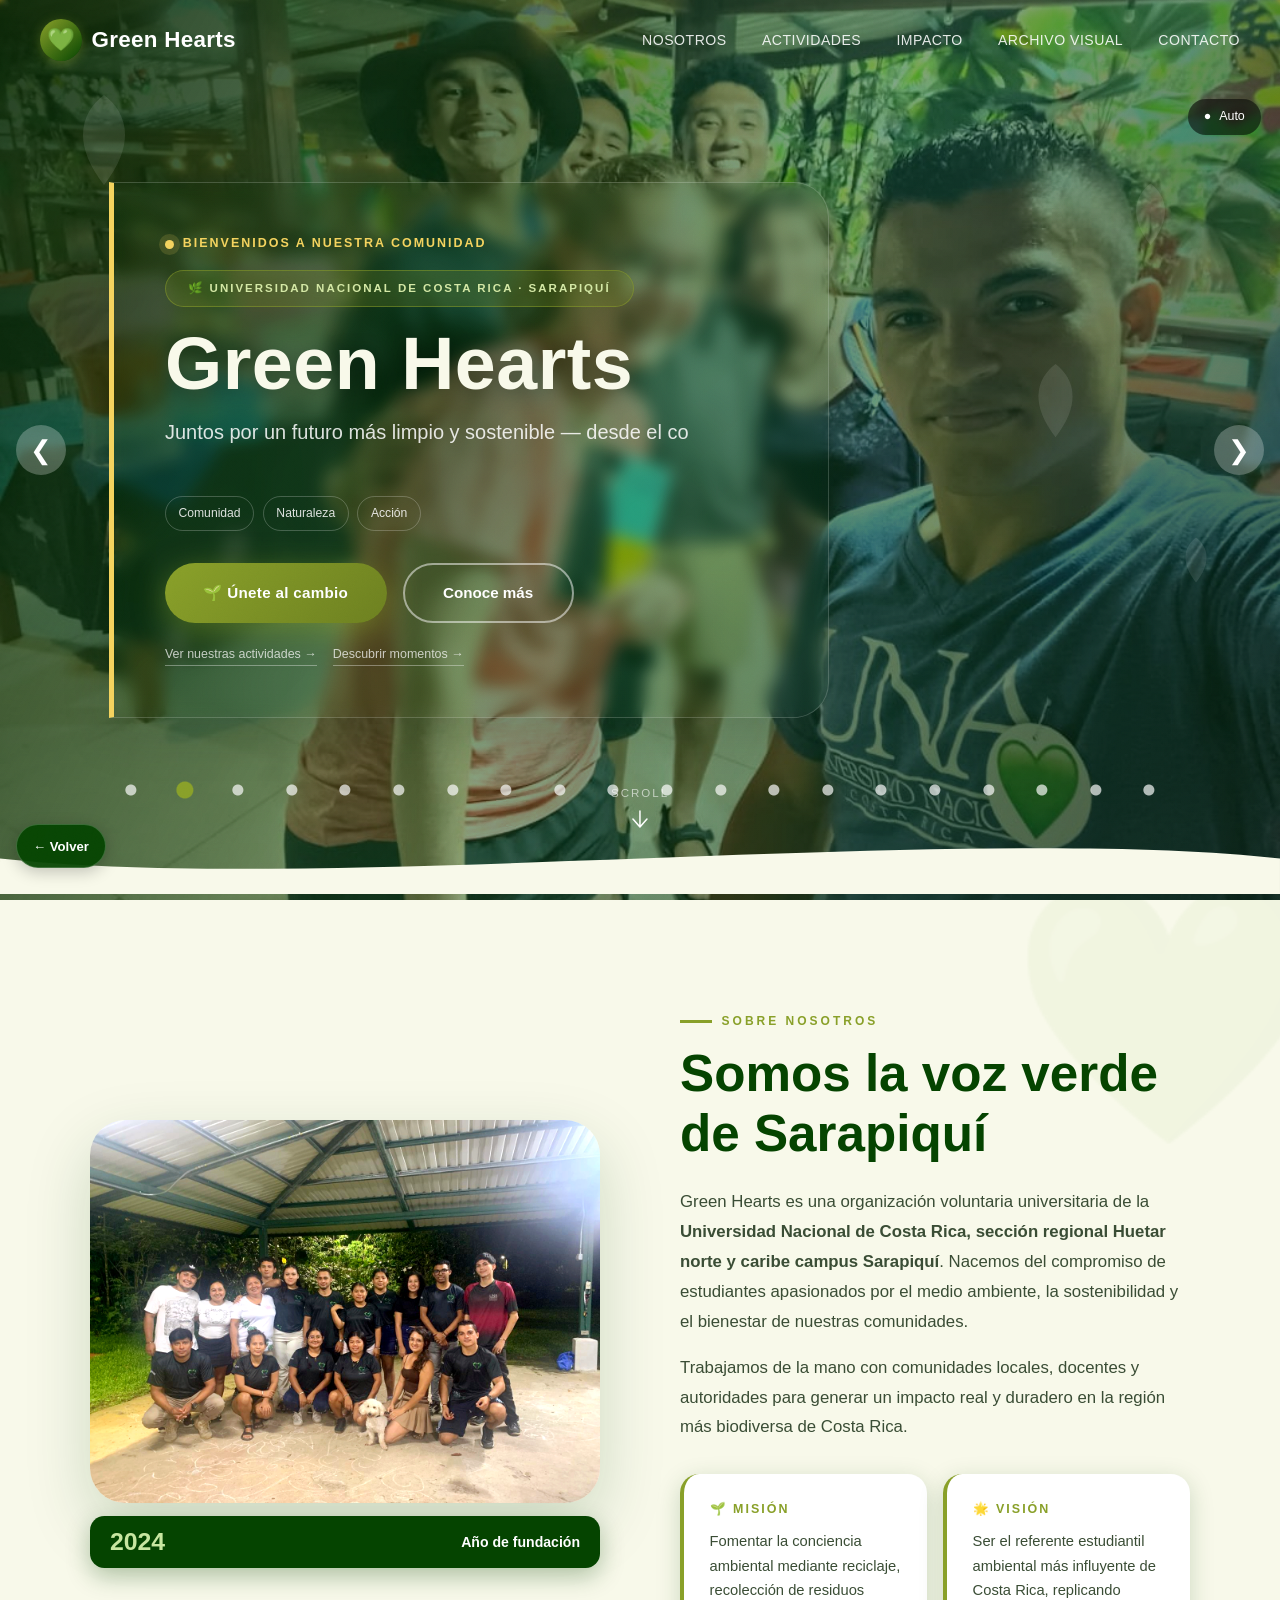
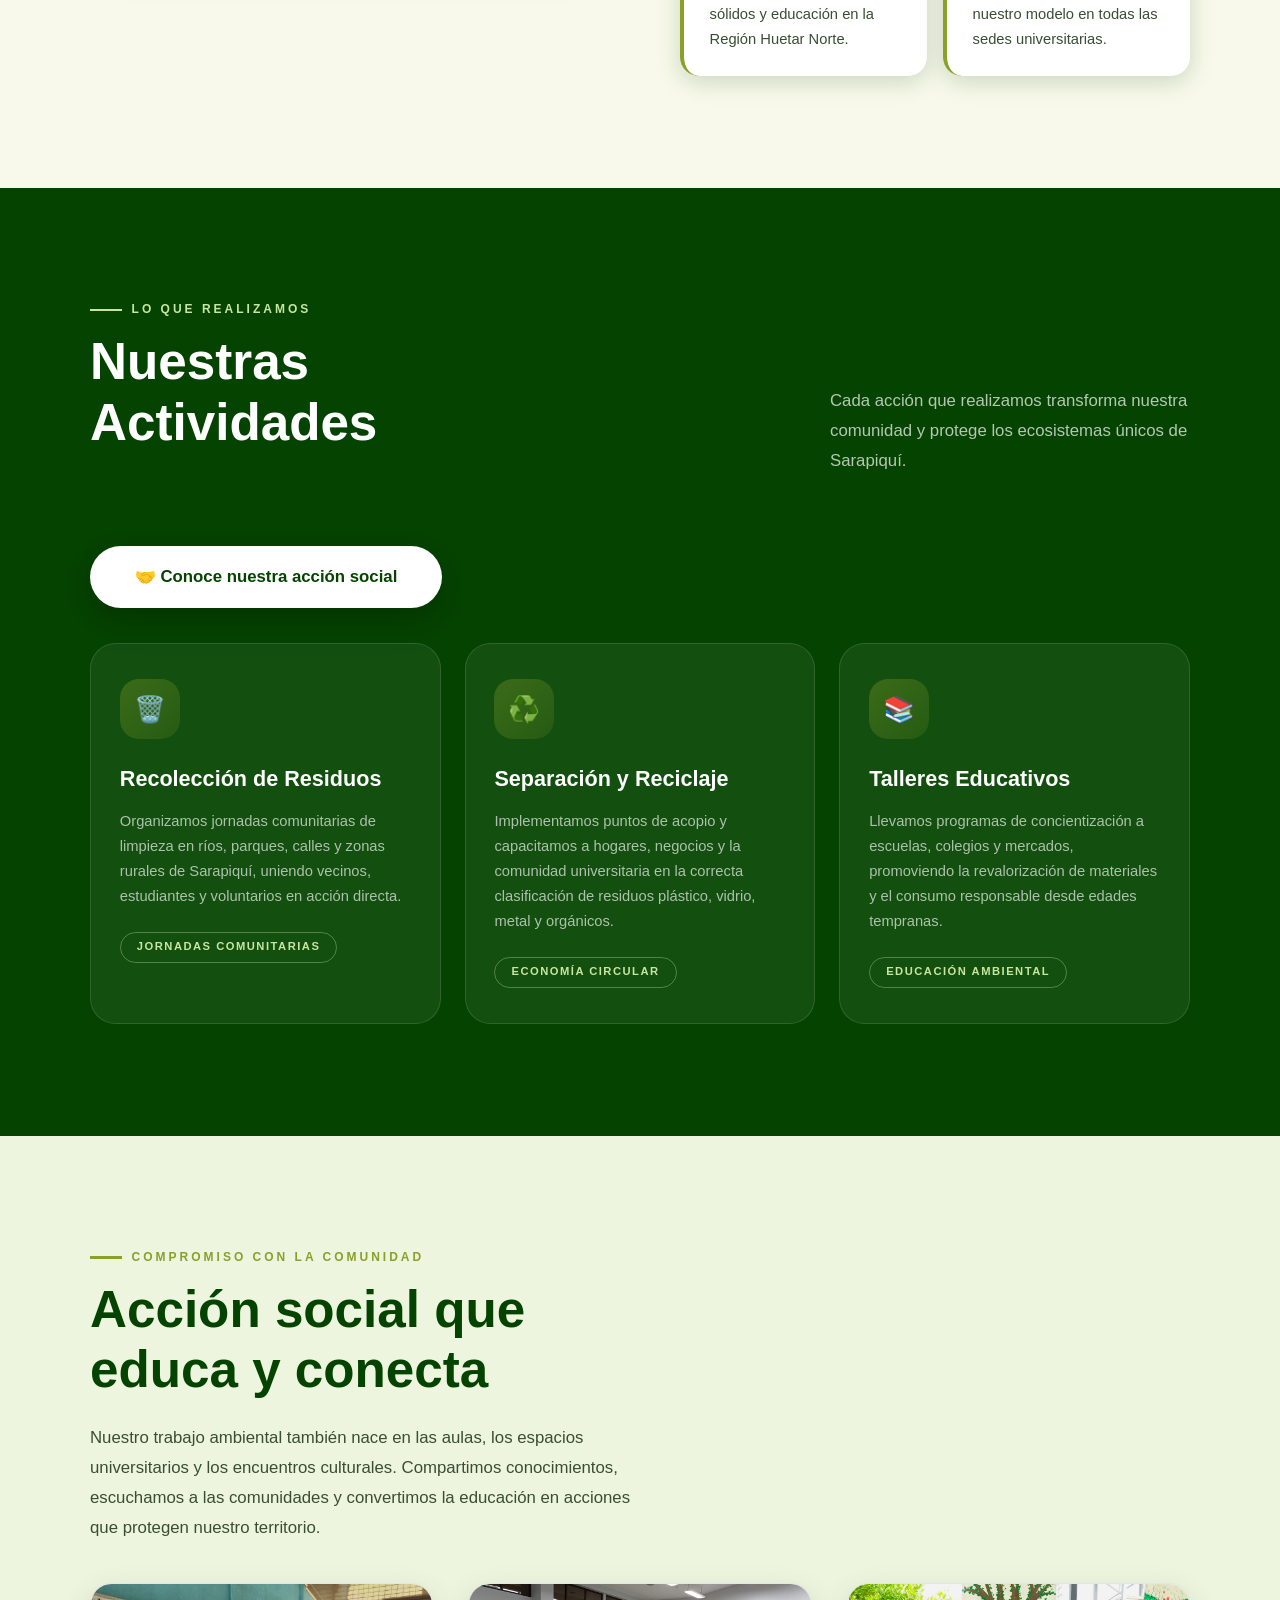
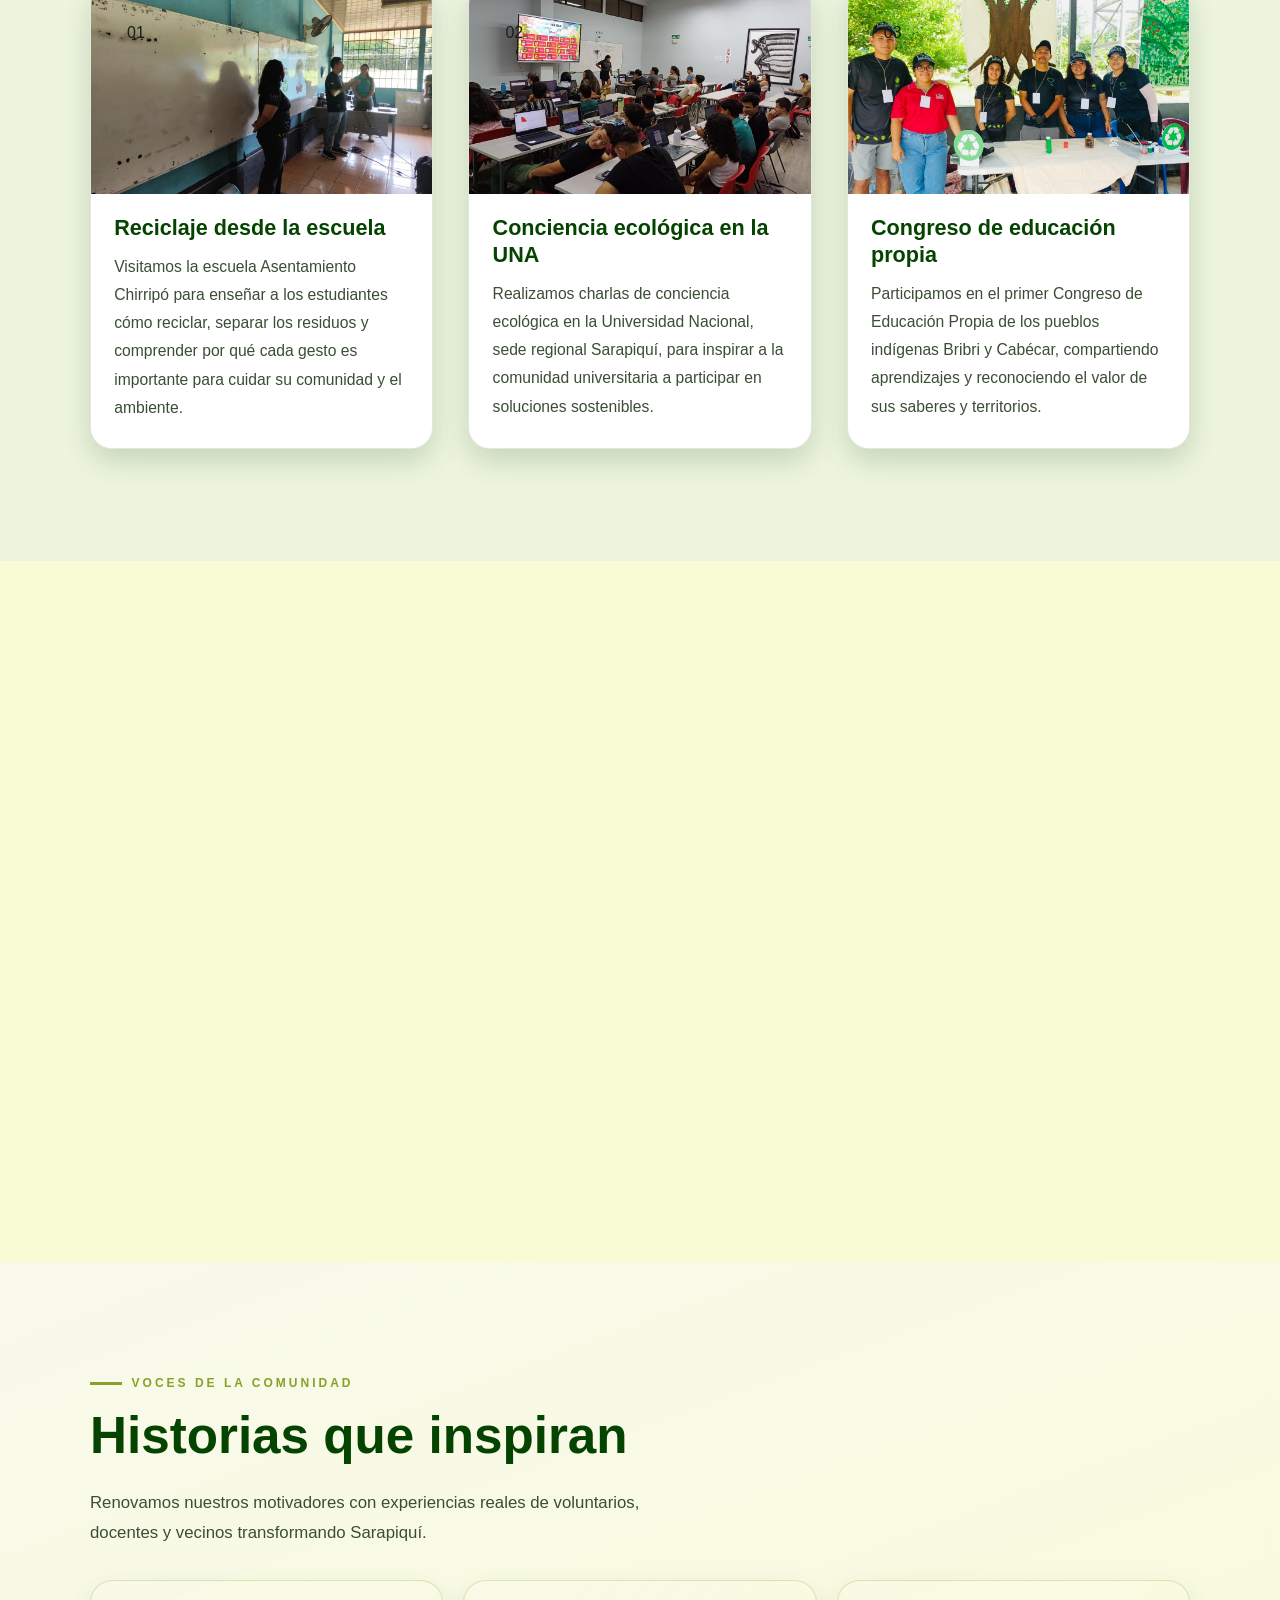
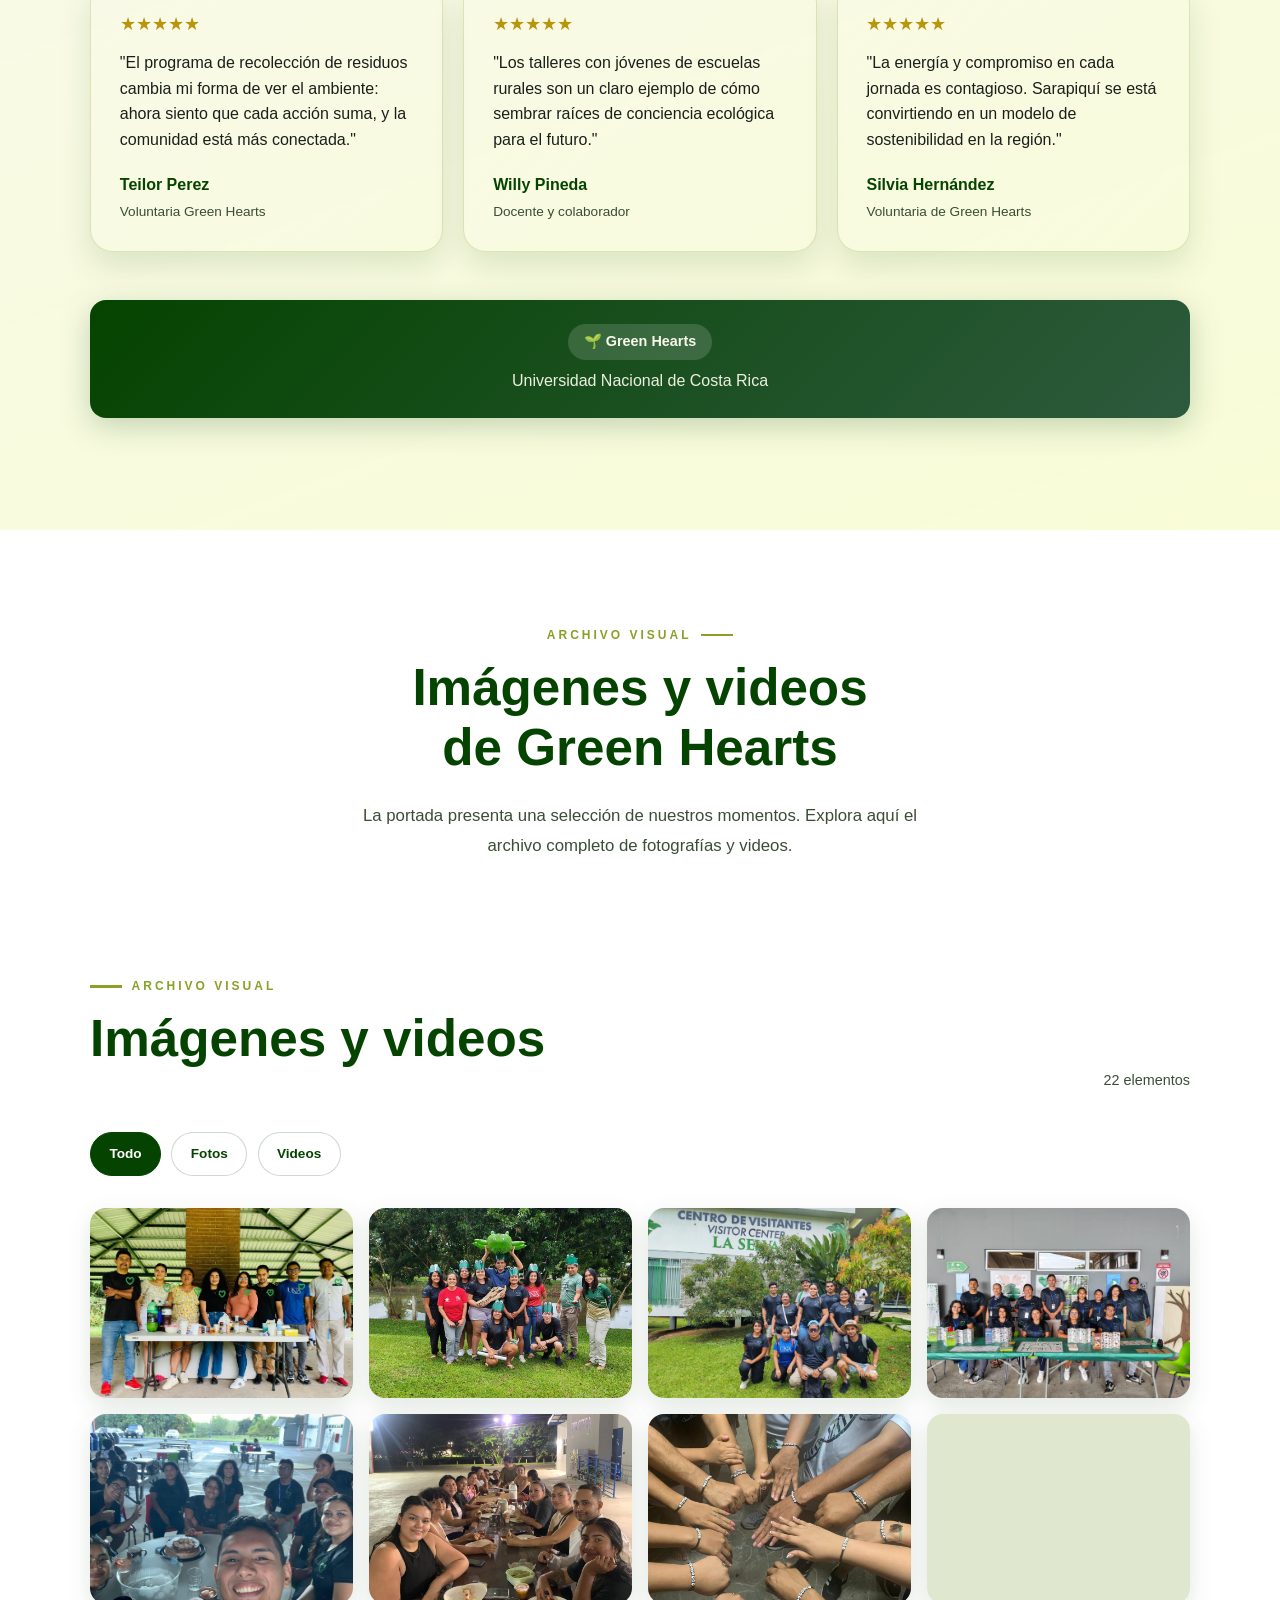
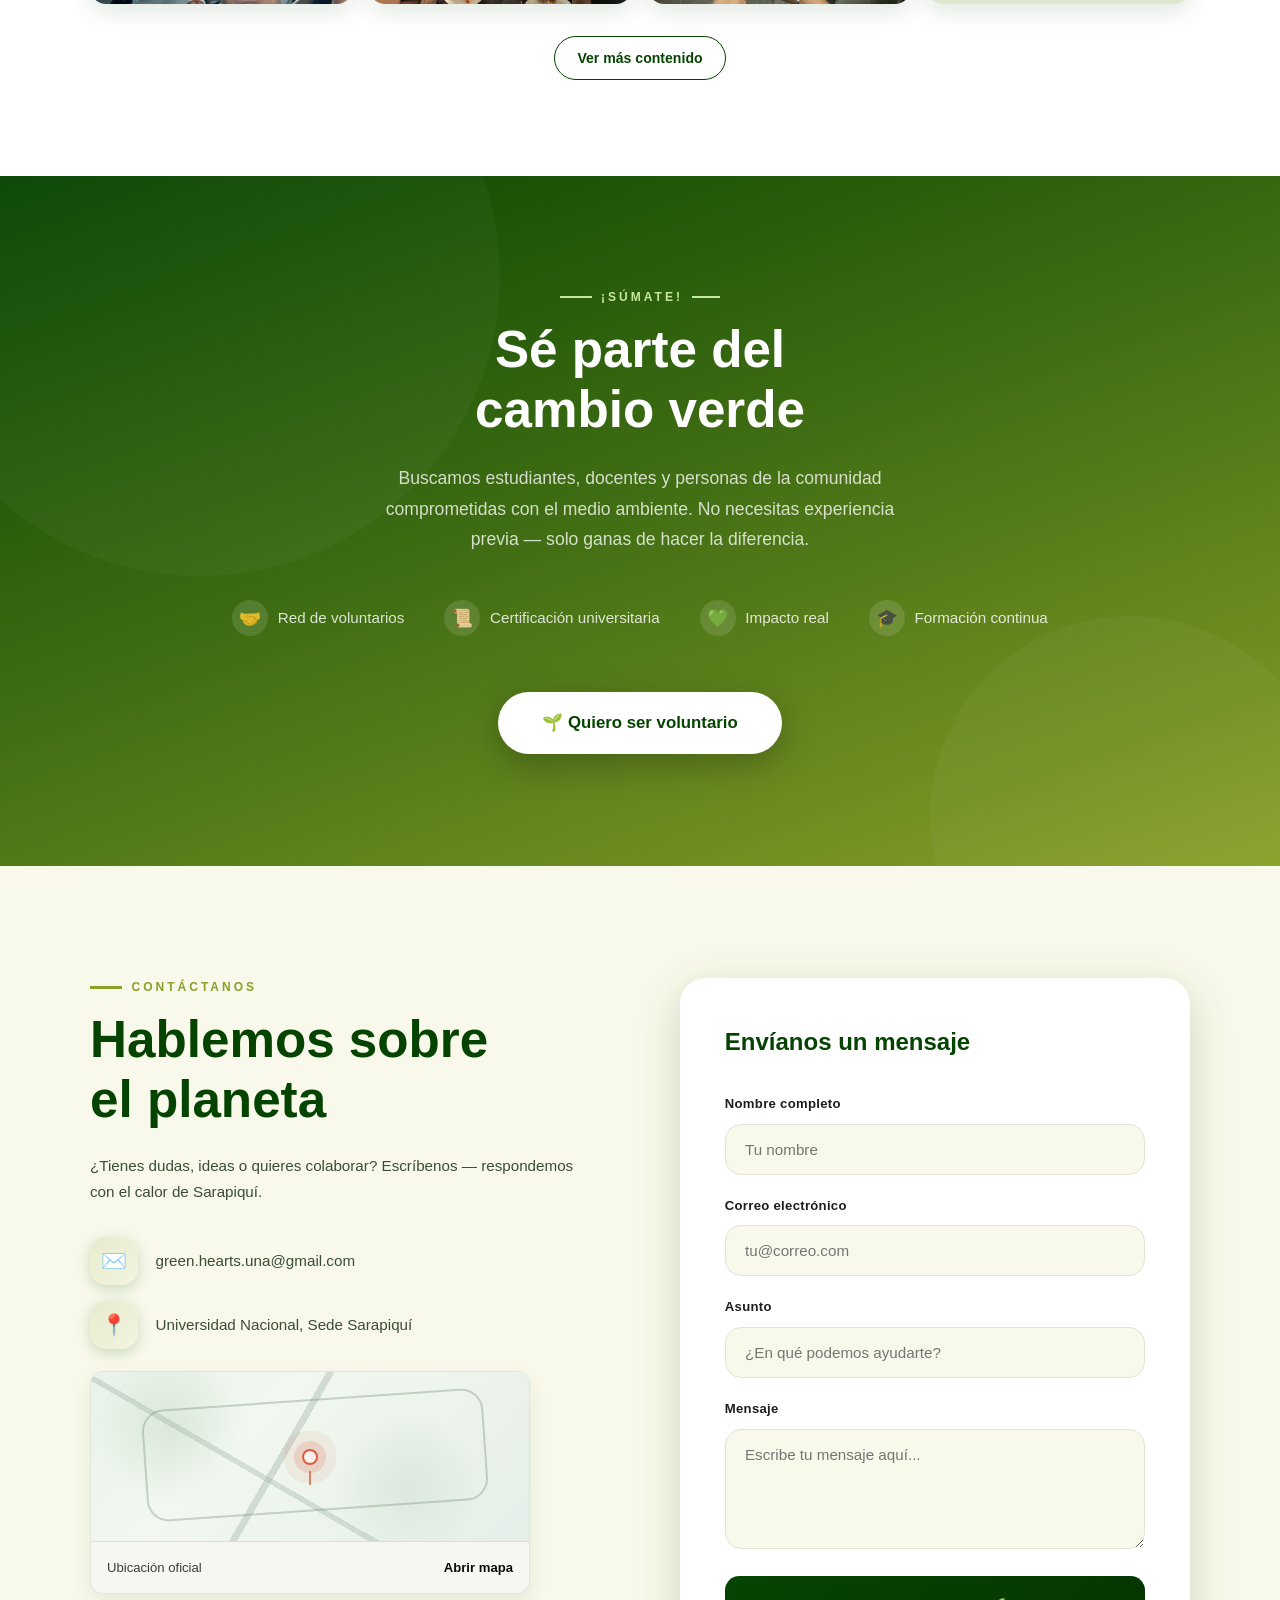
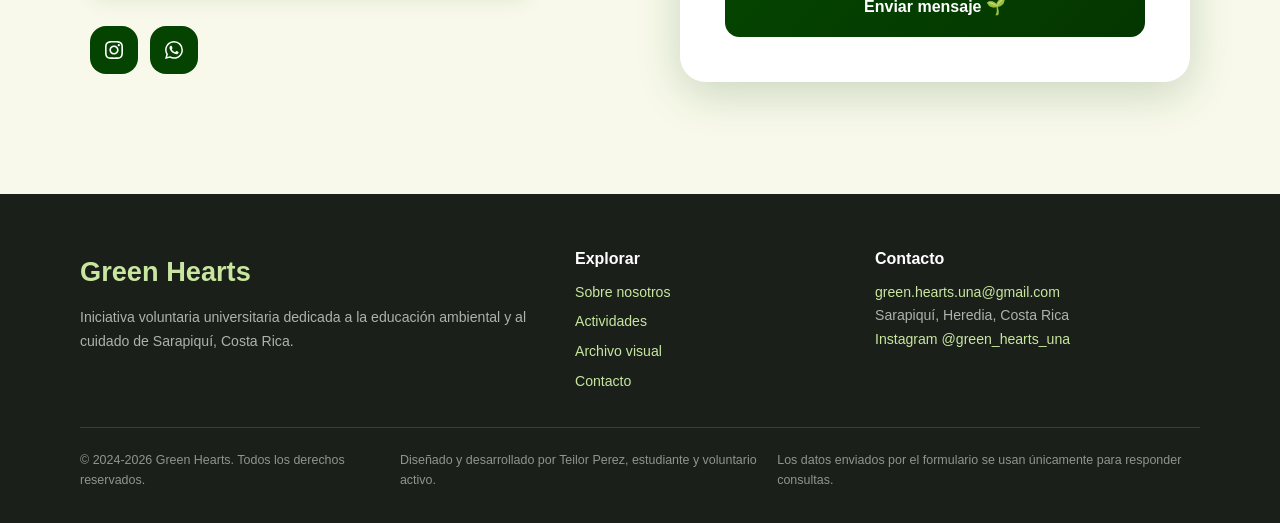
==== commit d36159c1: "Update organization description in index.html" ====
--- a/index.html
+++ b/index.html
@@ -2714,7 +2714,7 @@
                 <div class="reveal-right">
                     <p class="section-label">Sobre Nosotros</p>
                     <h2 class="section-title" id="nosotros-title">Somos la voz verde de Sarapiquí</h2>
-                    <p class="section-desc">Green Hearts es una organización voluntaria universitaria de la <strong>Universidad Nacional de Costa Rica, sede Sarapiquí</strong>. Nacemos del compromiso de estudiantes apasionados por el medio ambiente, la sostenibilidad y el bienestar de nuestras comunidades.</p>
+                    <p class="section-desc">Green Hearts es una organización voluntaria universitaria de la <strong>Universidad Nacional de Costa Rica, sección regional Huetar norte y caribe campus Sarapiquí</strong>. Nacemos del compromiso de estudiantes apasionados por el medio ambiente, la sostenibilidad y el bienestar de nuestras comunidades.</p>
                     <p class="section-desc" style="margin-top:1rem;">Trabajamos de la mano con comunidades locales, docentes y autoridades para generar un impacto real y duradero en la región más biodiversa de Costa Rica.</p>
                     <div class="mv-cards">
                         <div class="mv-card">
@@ -3932,4 +3932,4 @@
         }); // Fin DOMContentLoaded
     </script>
 </body>
-</html>+</html>
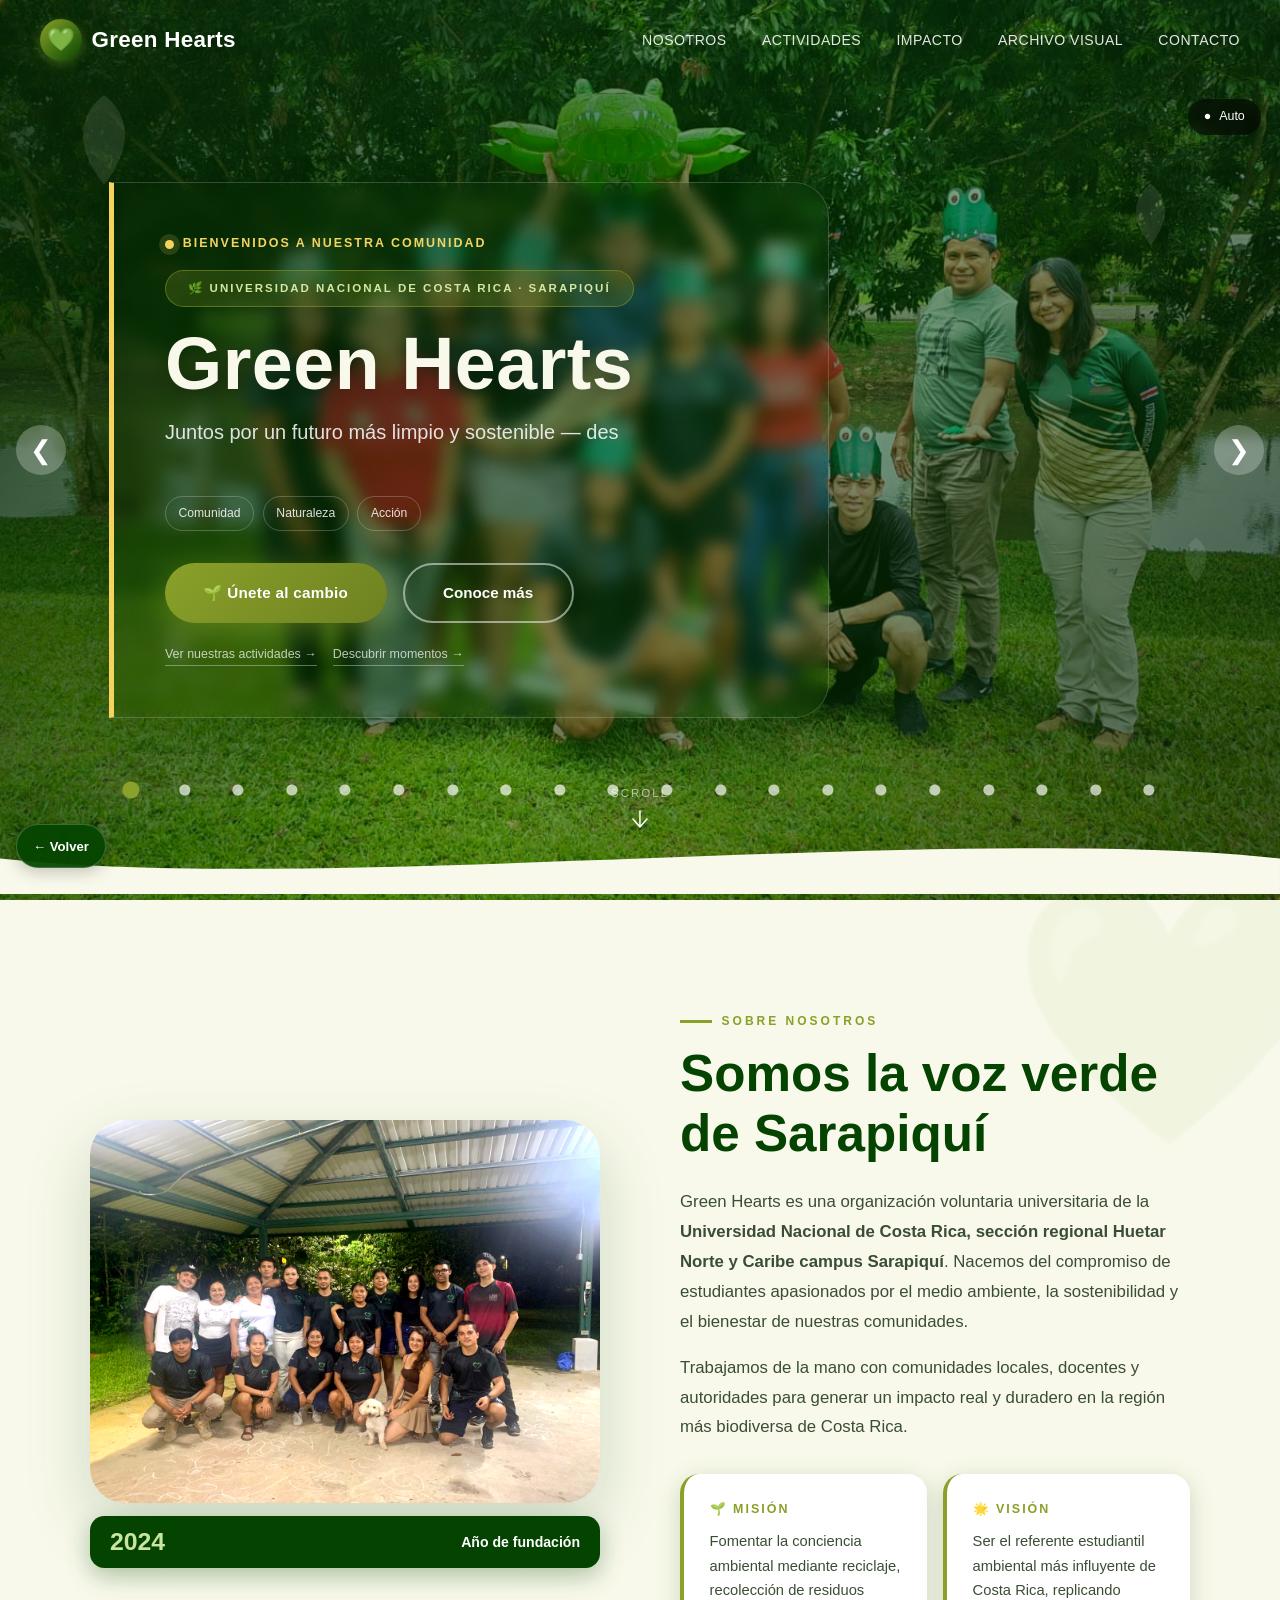
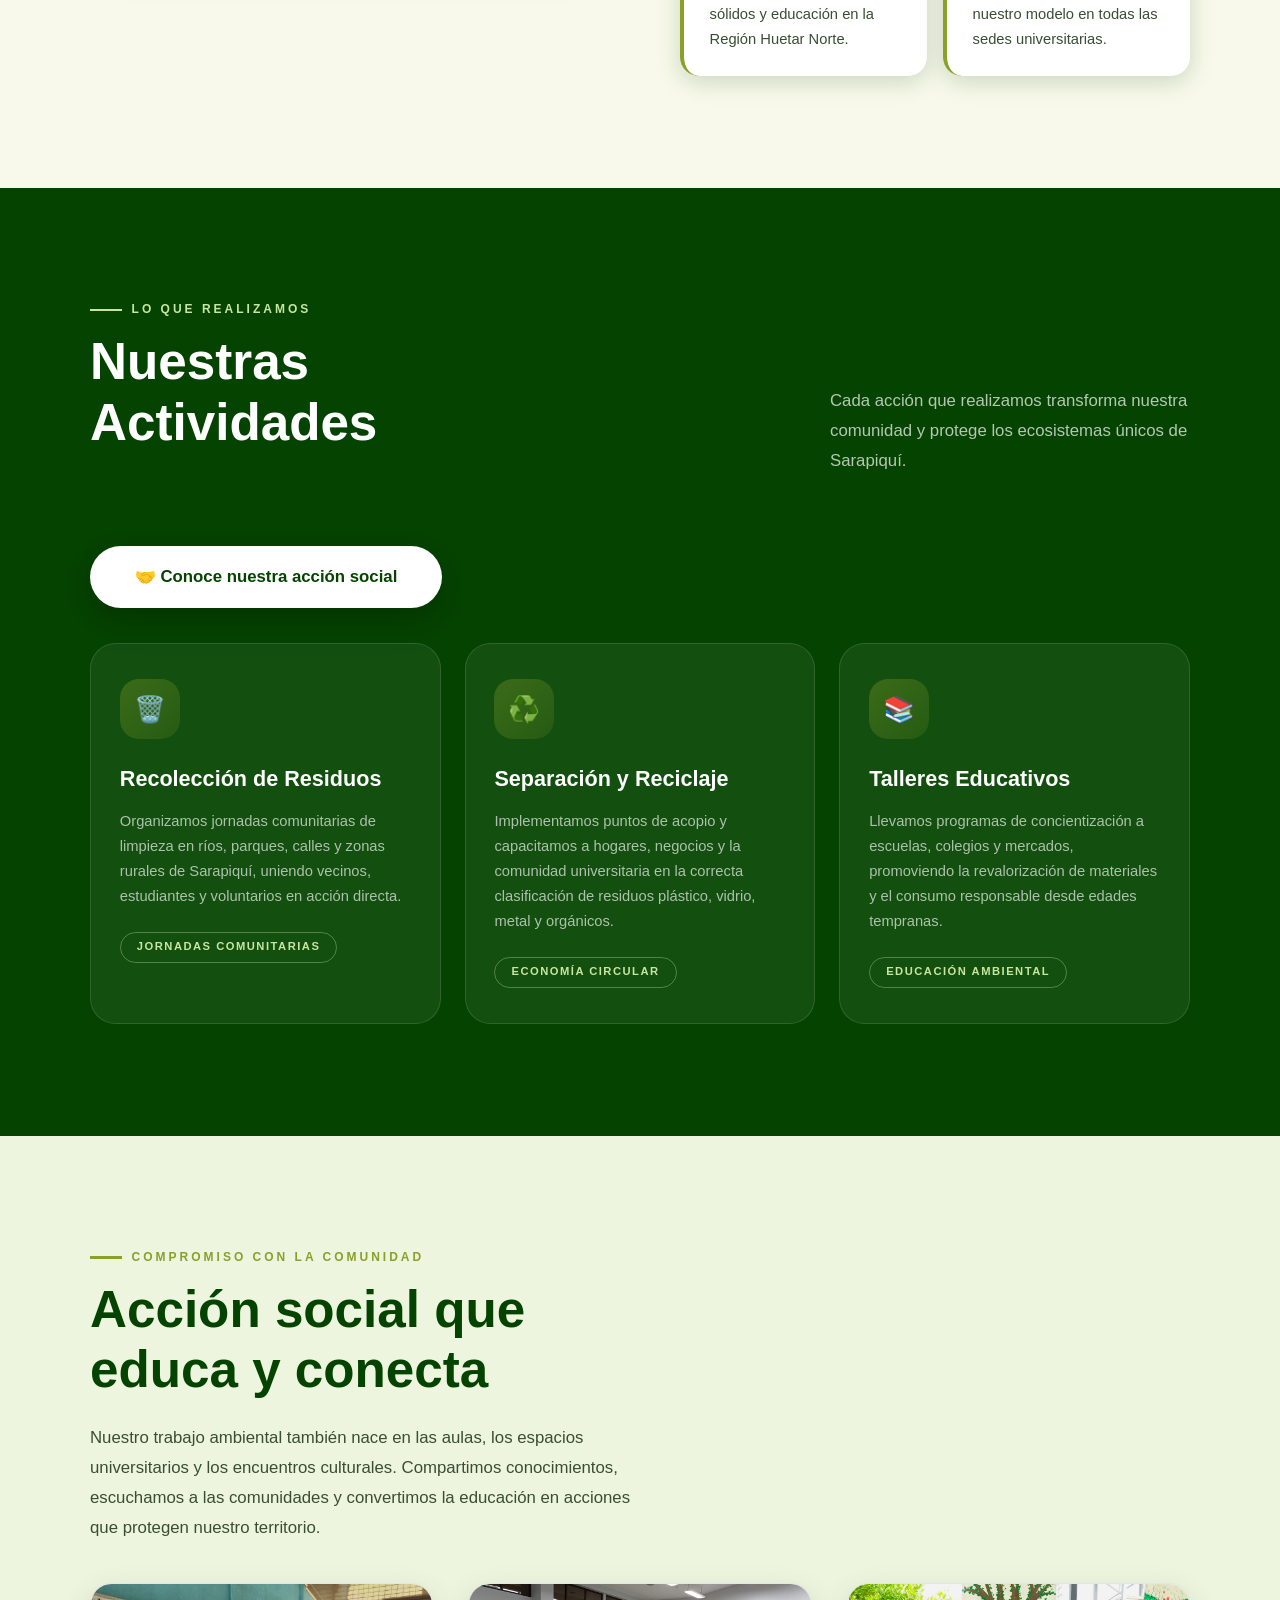
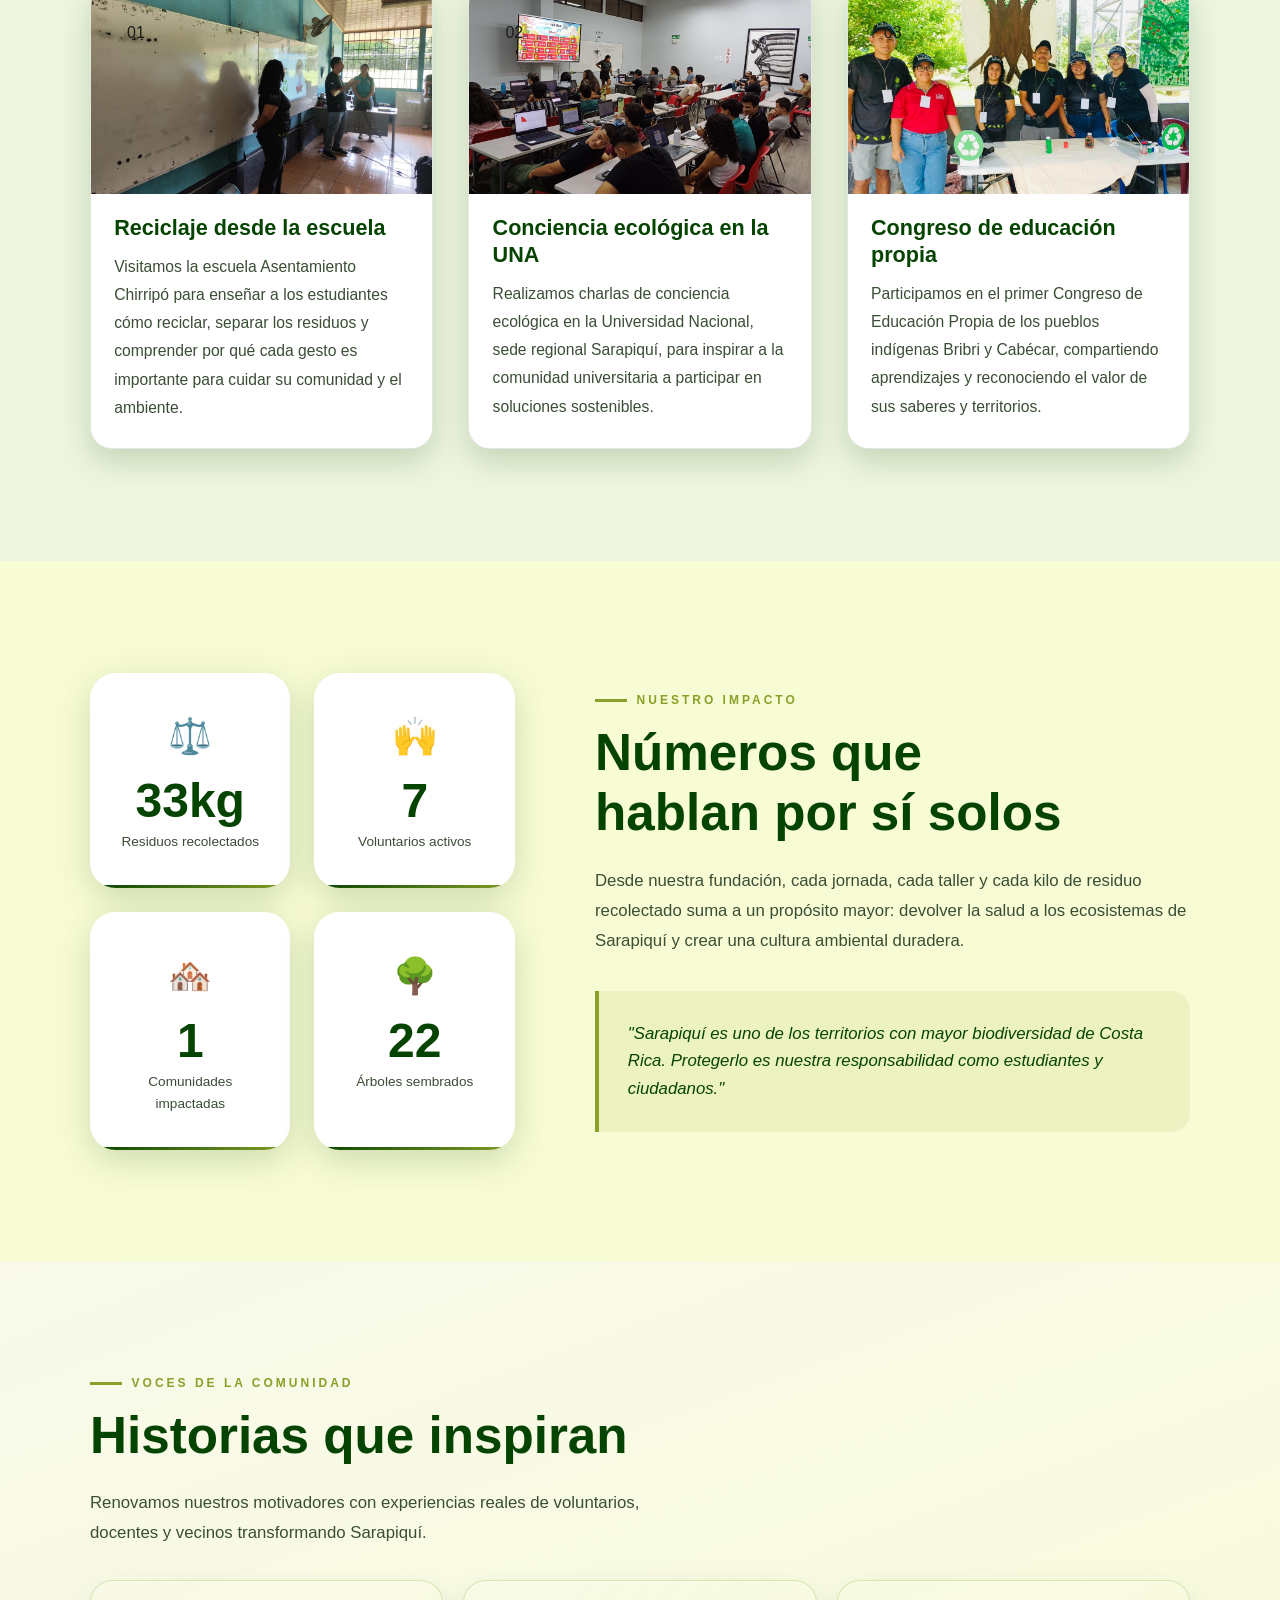
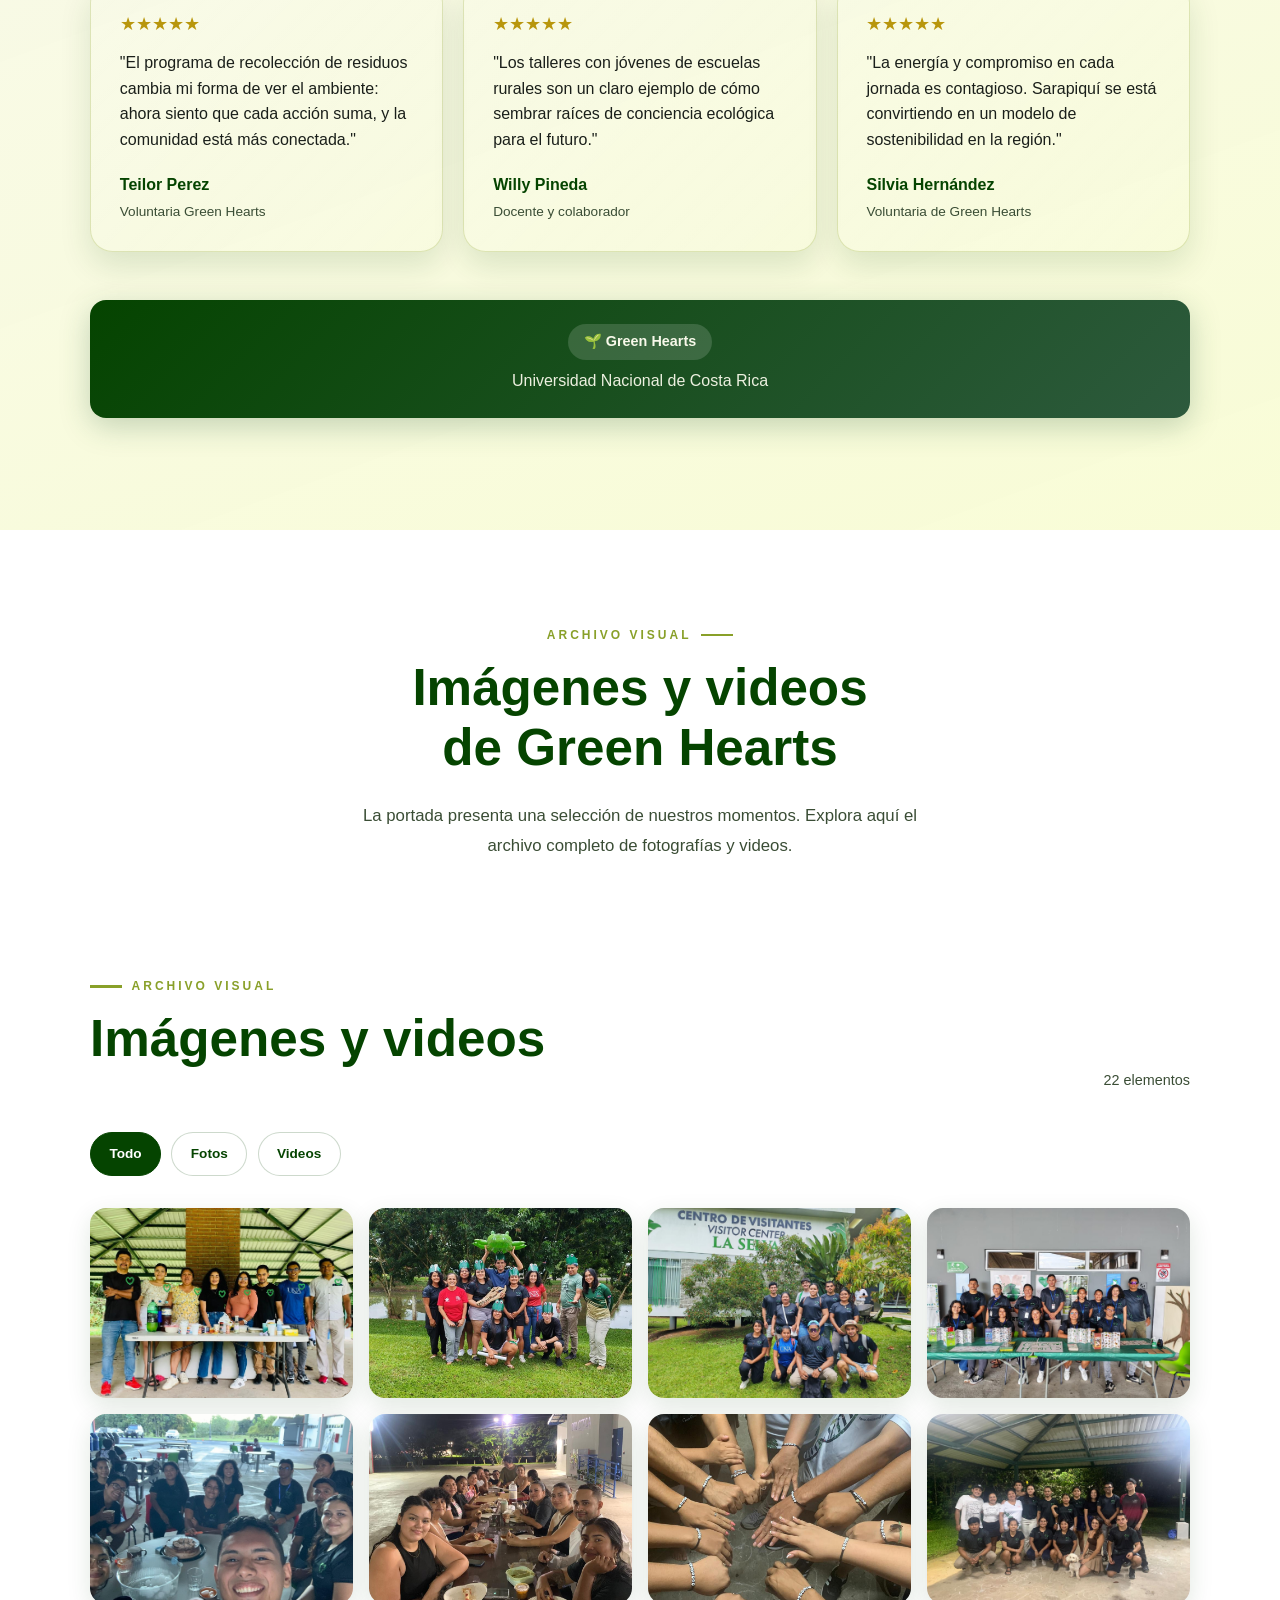
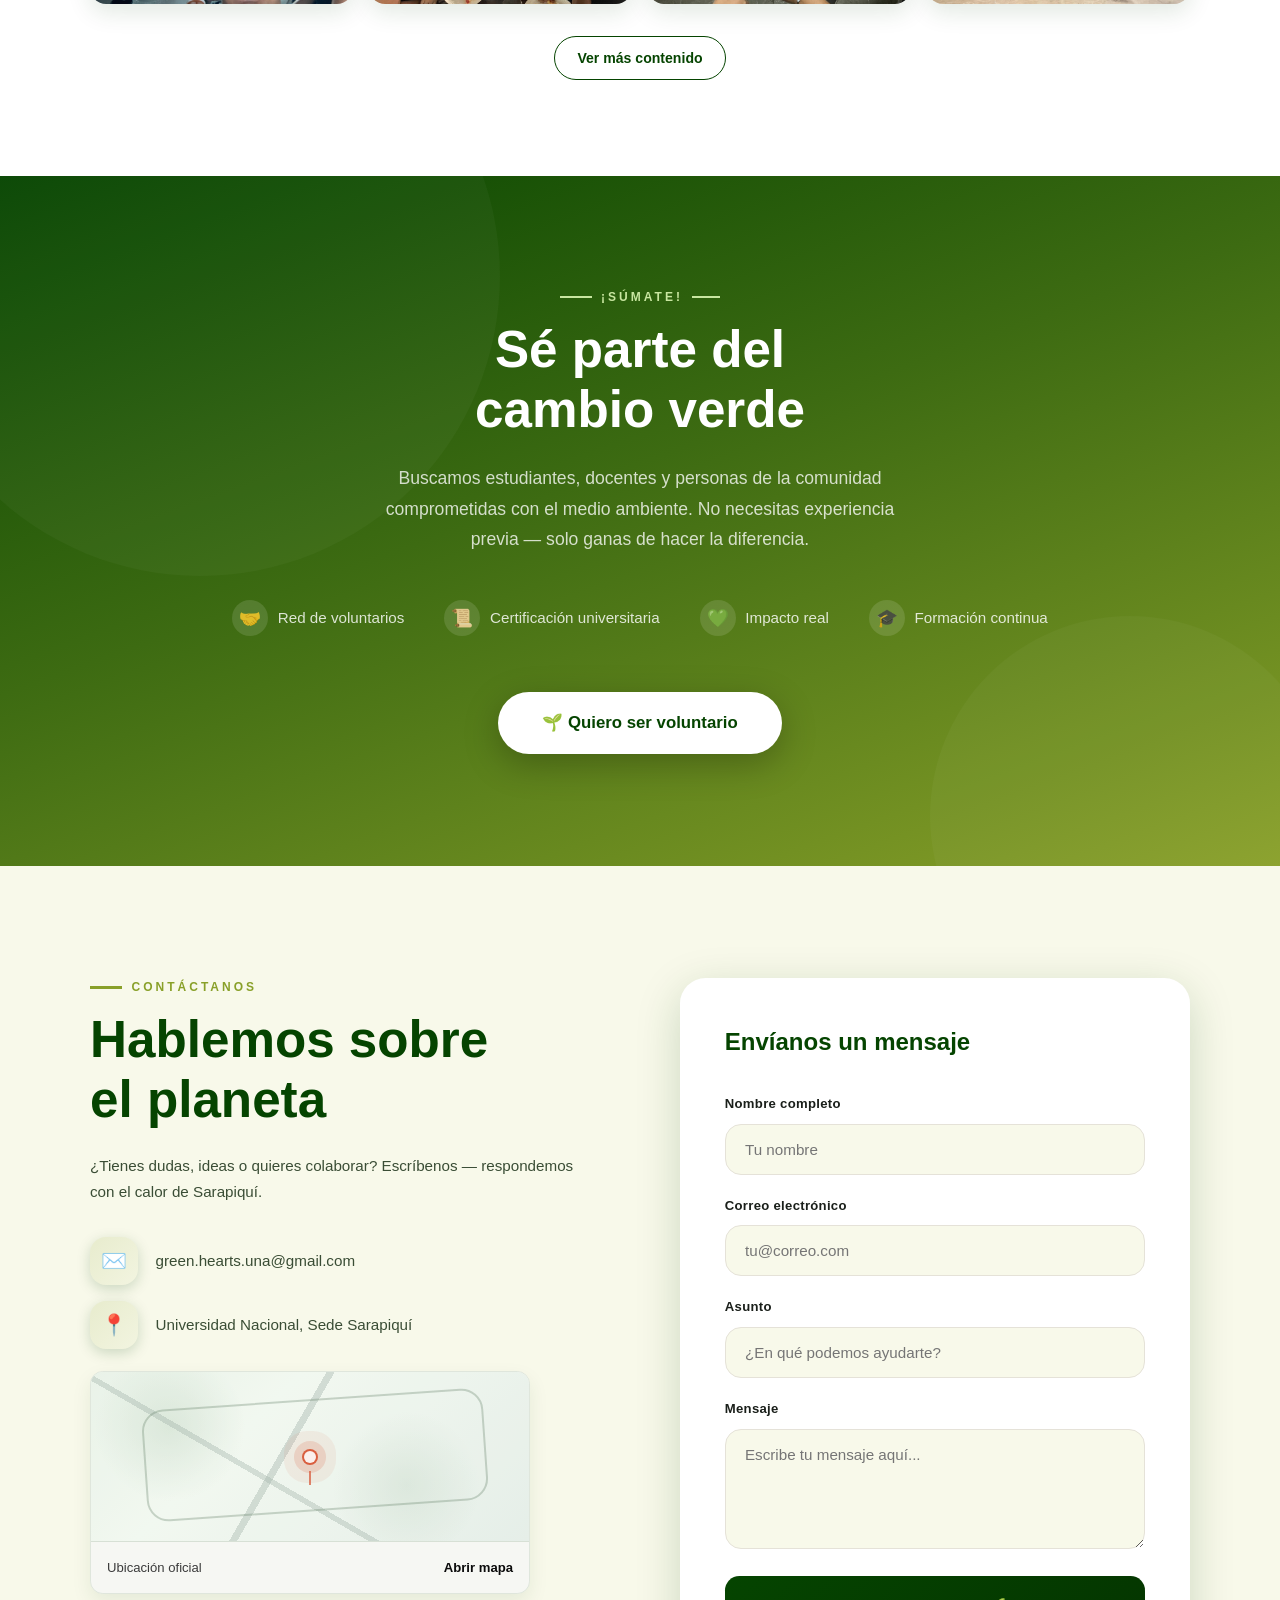
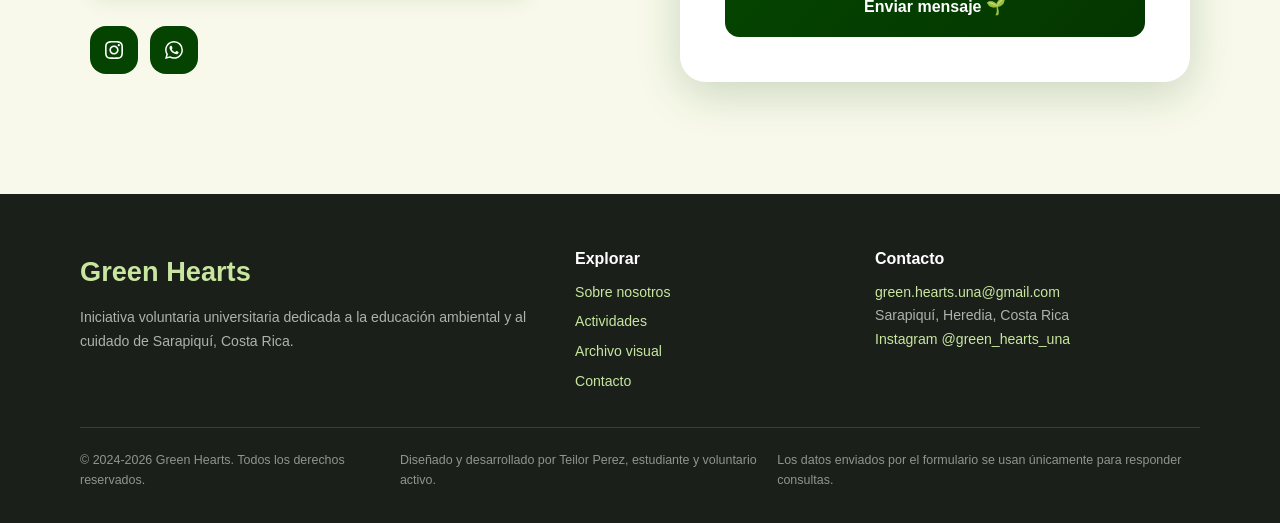
==== commit 45068265: "Update index.html" ====
--- a/index.html
+++ b/index.html
@@ -2714,7 +2714,7 @@
                 <div class="reveal-right">
                     <p class="section-label">Sobre Nosotros</p>
                     <h2 class="section-title" id="nosotros-title">Somos la voz verde de Sarapiquí</h2>
-                    <p class="section-desc">Green Hearts es una organización voluntaria universitaria de la <strong>Universidad Nacional de Costa Rica, sección regional Huetar norte y caribe campus Sarapiquí</strong>. Nacemos del compromiso de estudiantes apasionados por el medio ambiente, la sostenibilidad y el bienestar de nuestras comunidades.</p>
+                    <p class="section-desc">Green Hearts es una organización voluntaria universitaria de la <strong>Universidad Nacional de Costa Rica, sección regional Huetar Norte y Caribe campus Sarapiquí</strong>. Nacemos del compromiso de estudiantes apasionados por el medio ambiente, la sostenibilidad y el bienestar de nuestras comunidades.</p>
                     <p class="section-desc" style="margin-top:1rem;">Trabajamos de la mano con comunidades locales, docentes y autoridades para generar un impacto real y duradero en la región más biodiversa de Costa Rica.</p>
                     <div class="mv-cards">
                         <div class="mv-card">
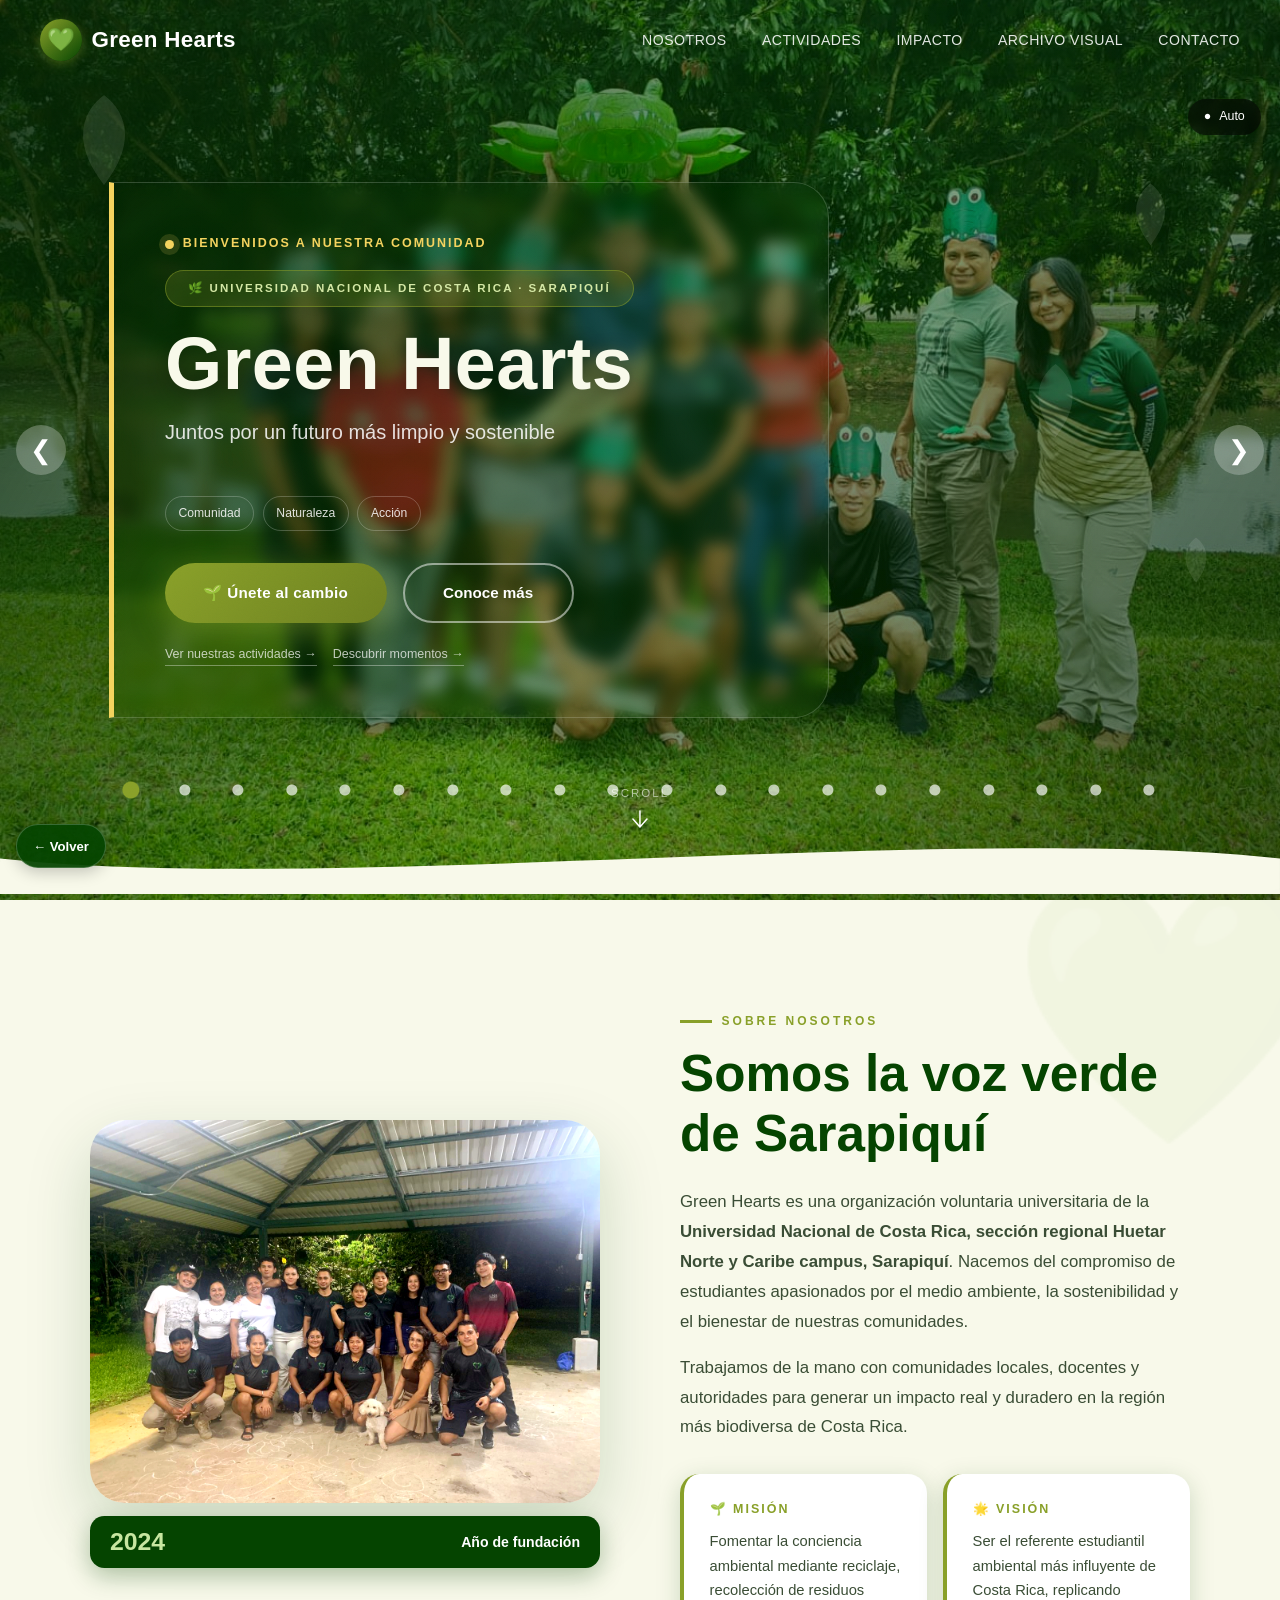
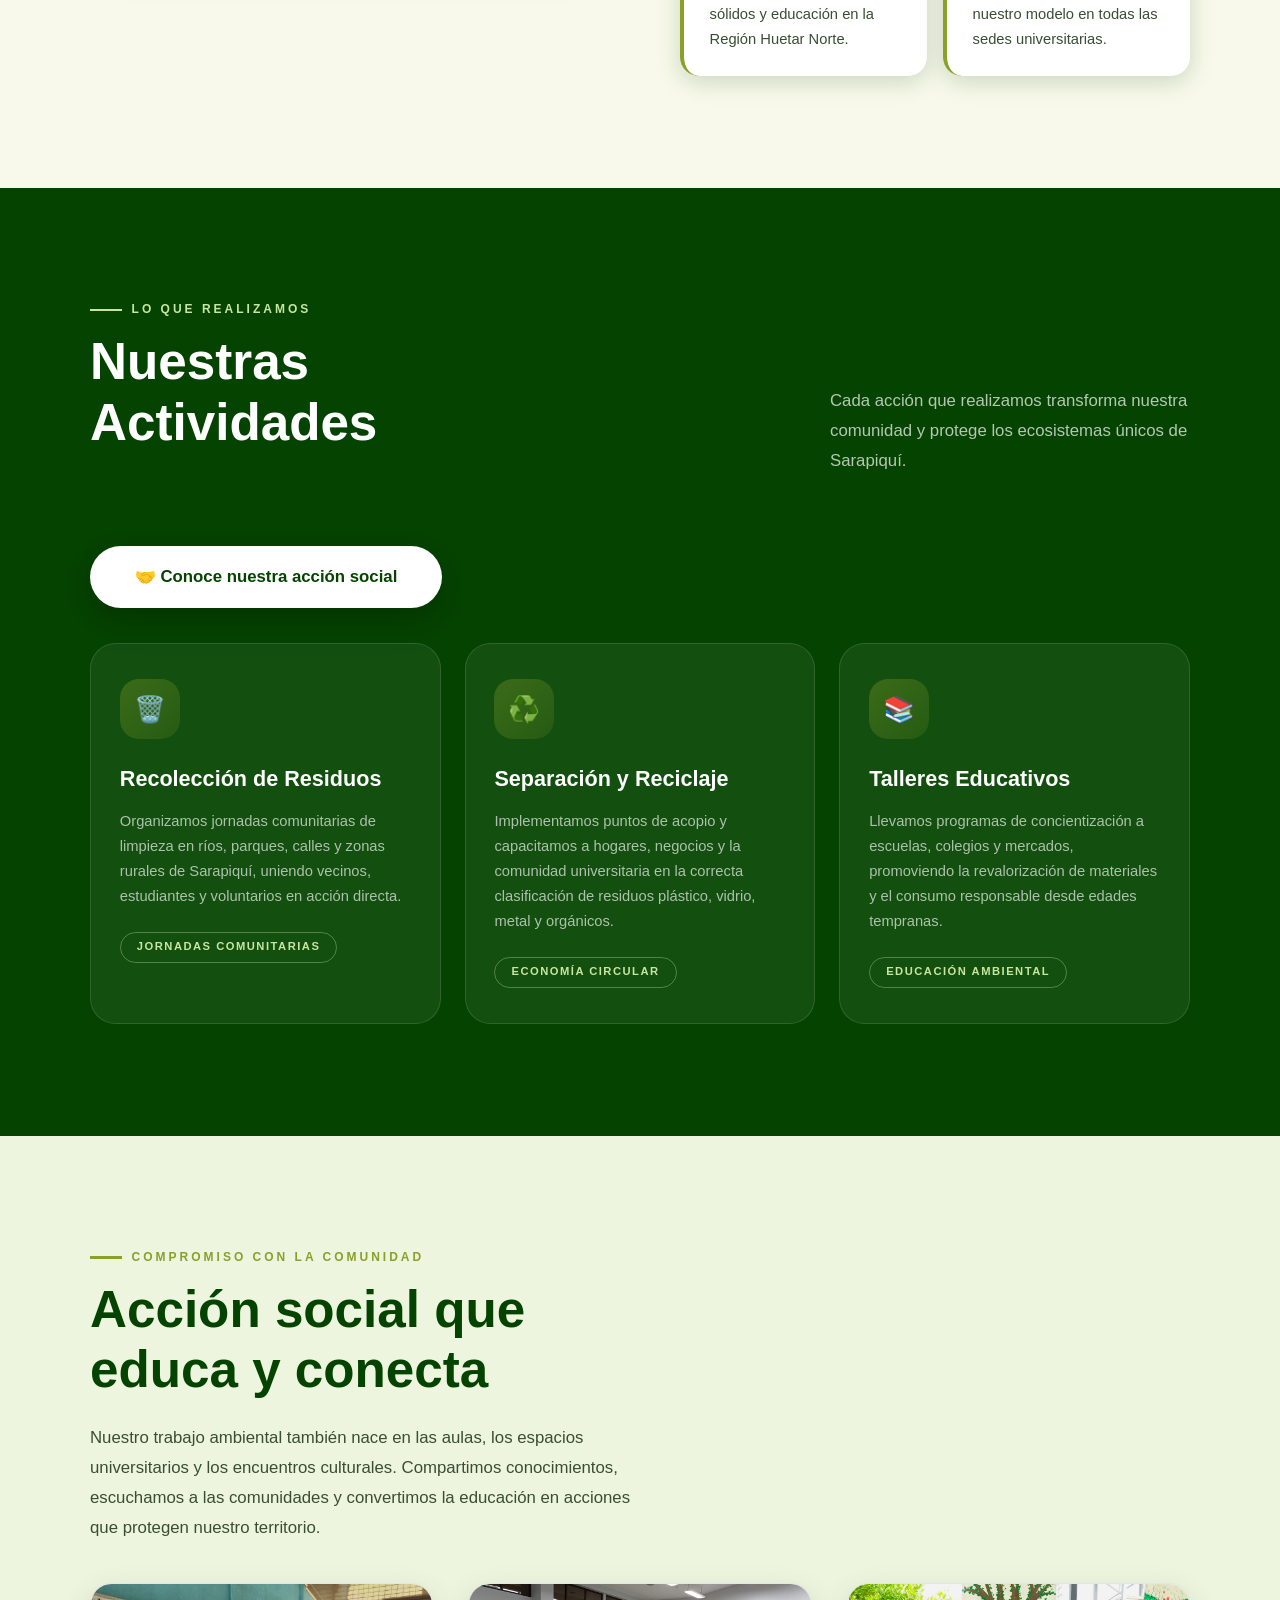
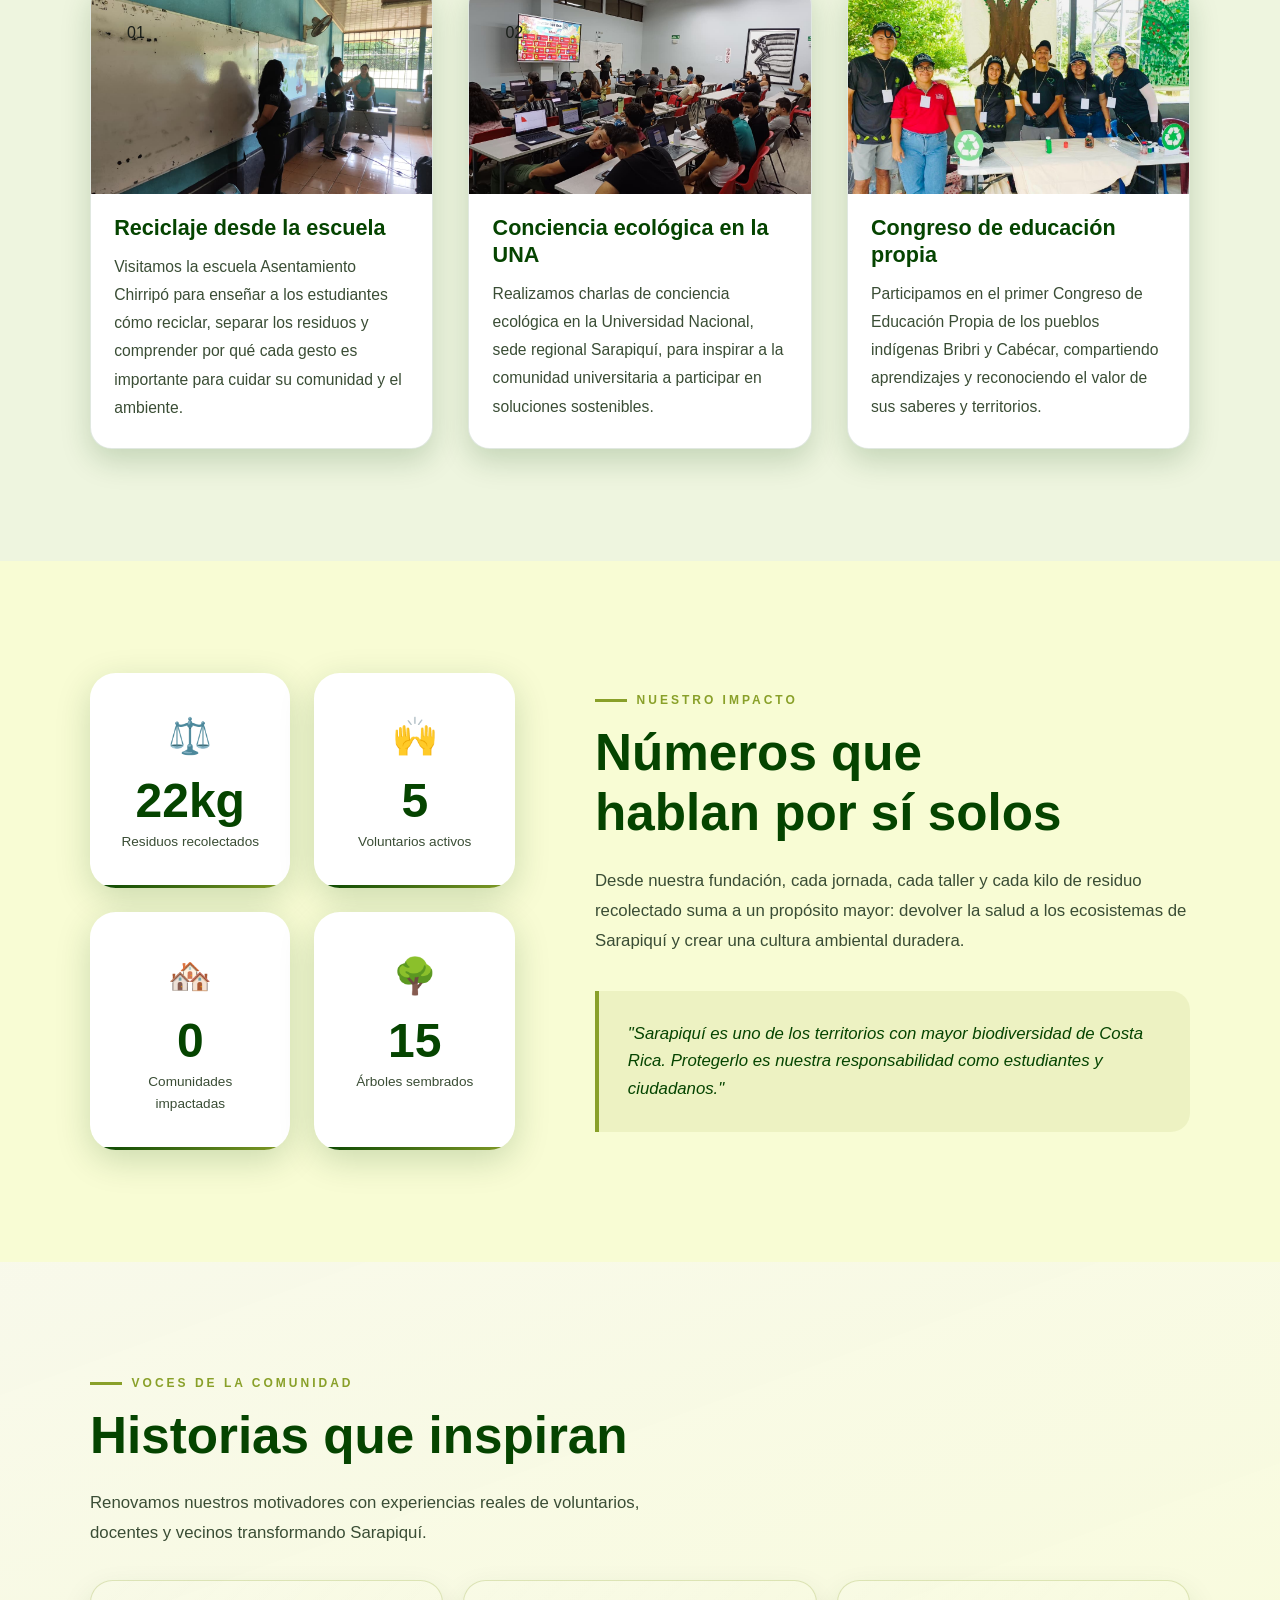
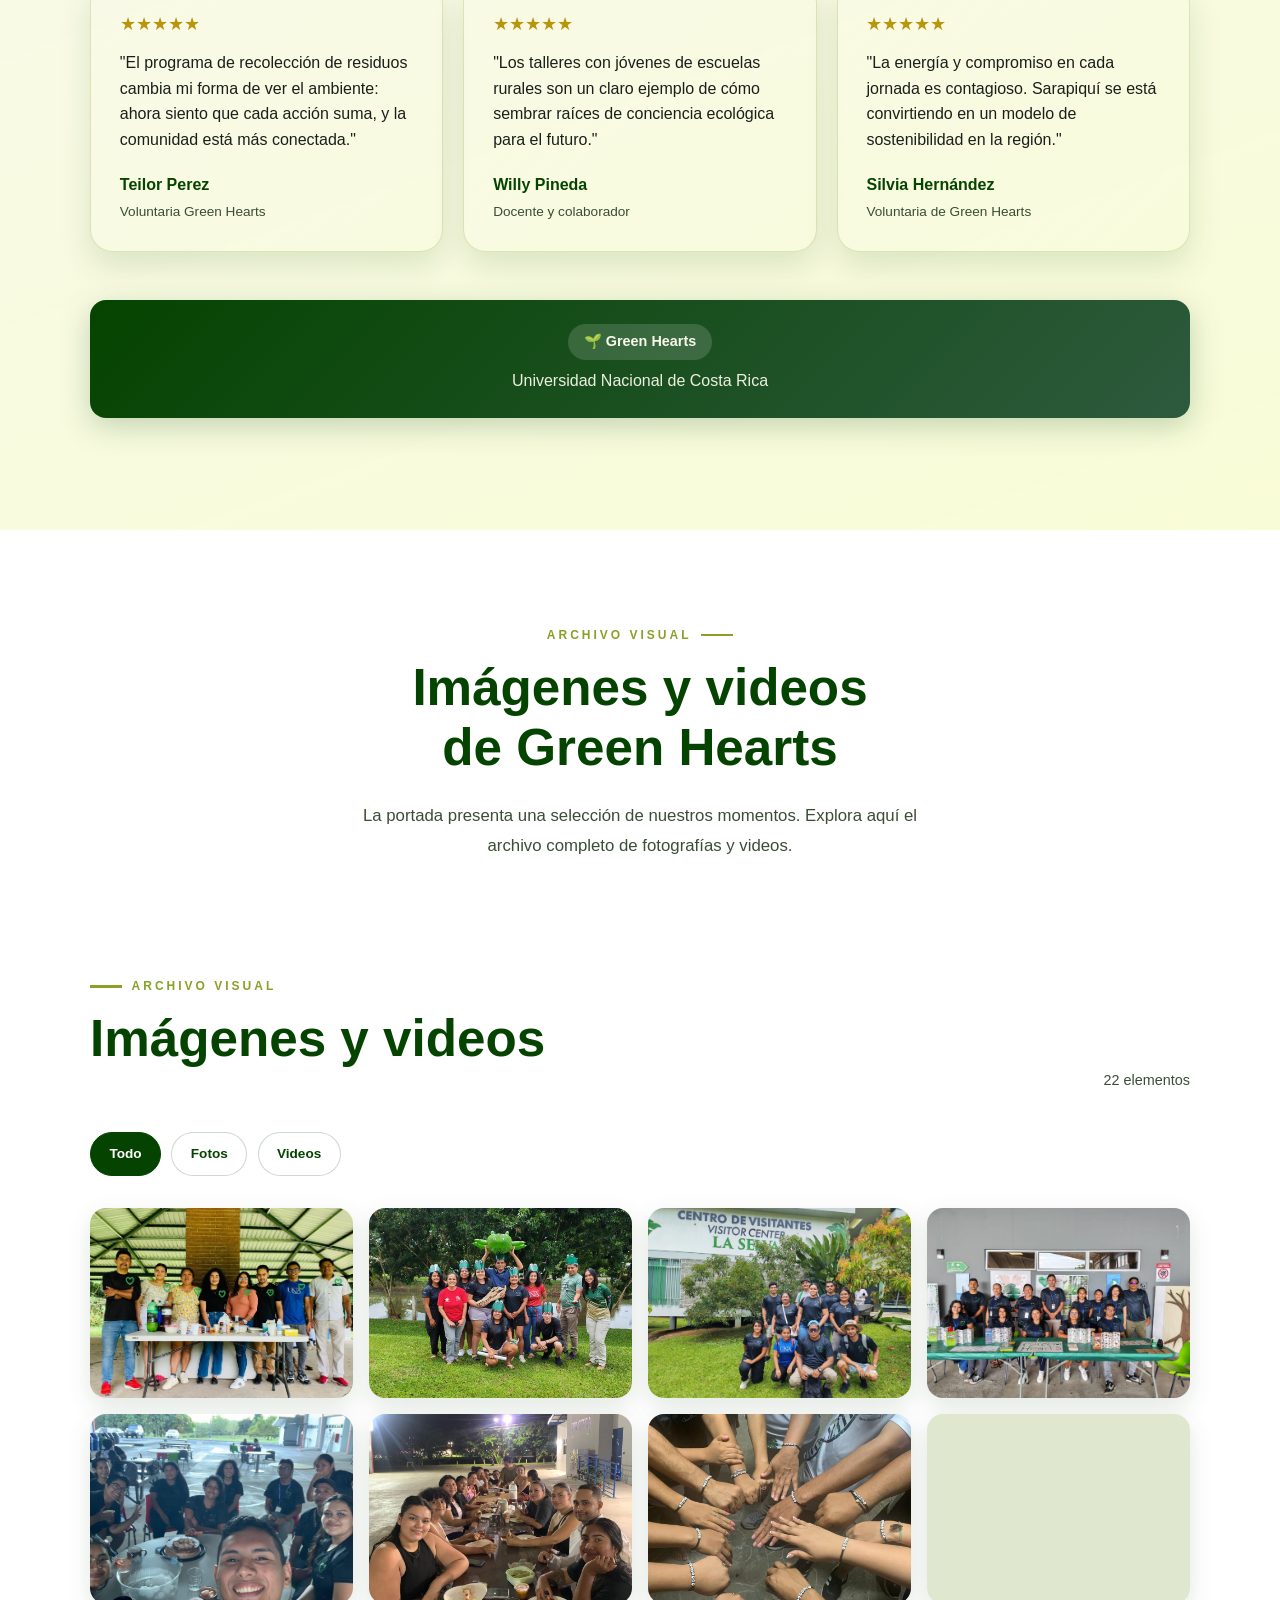
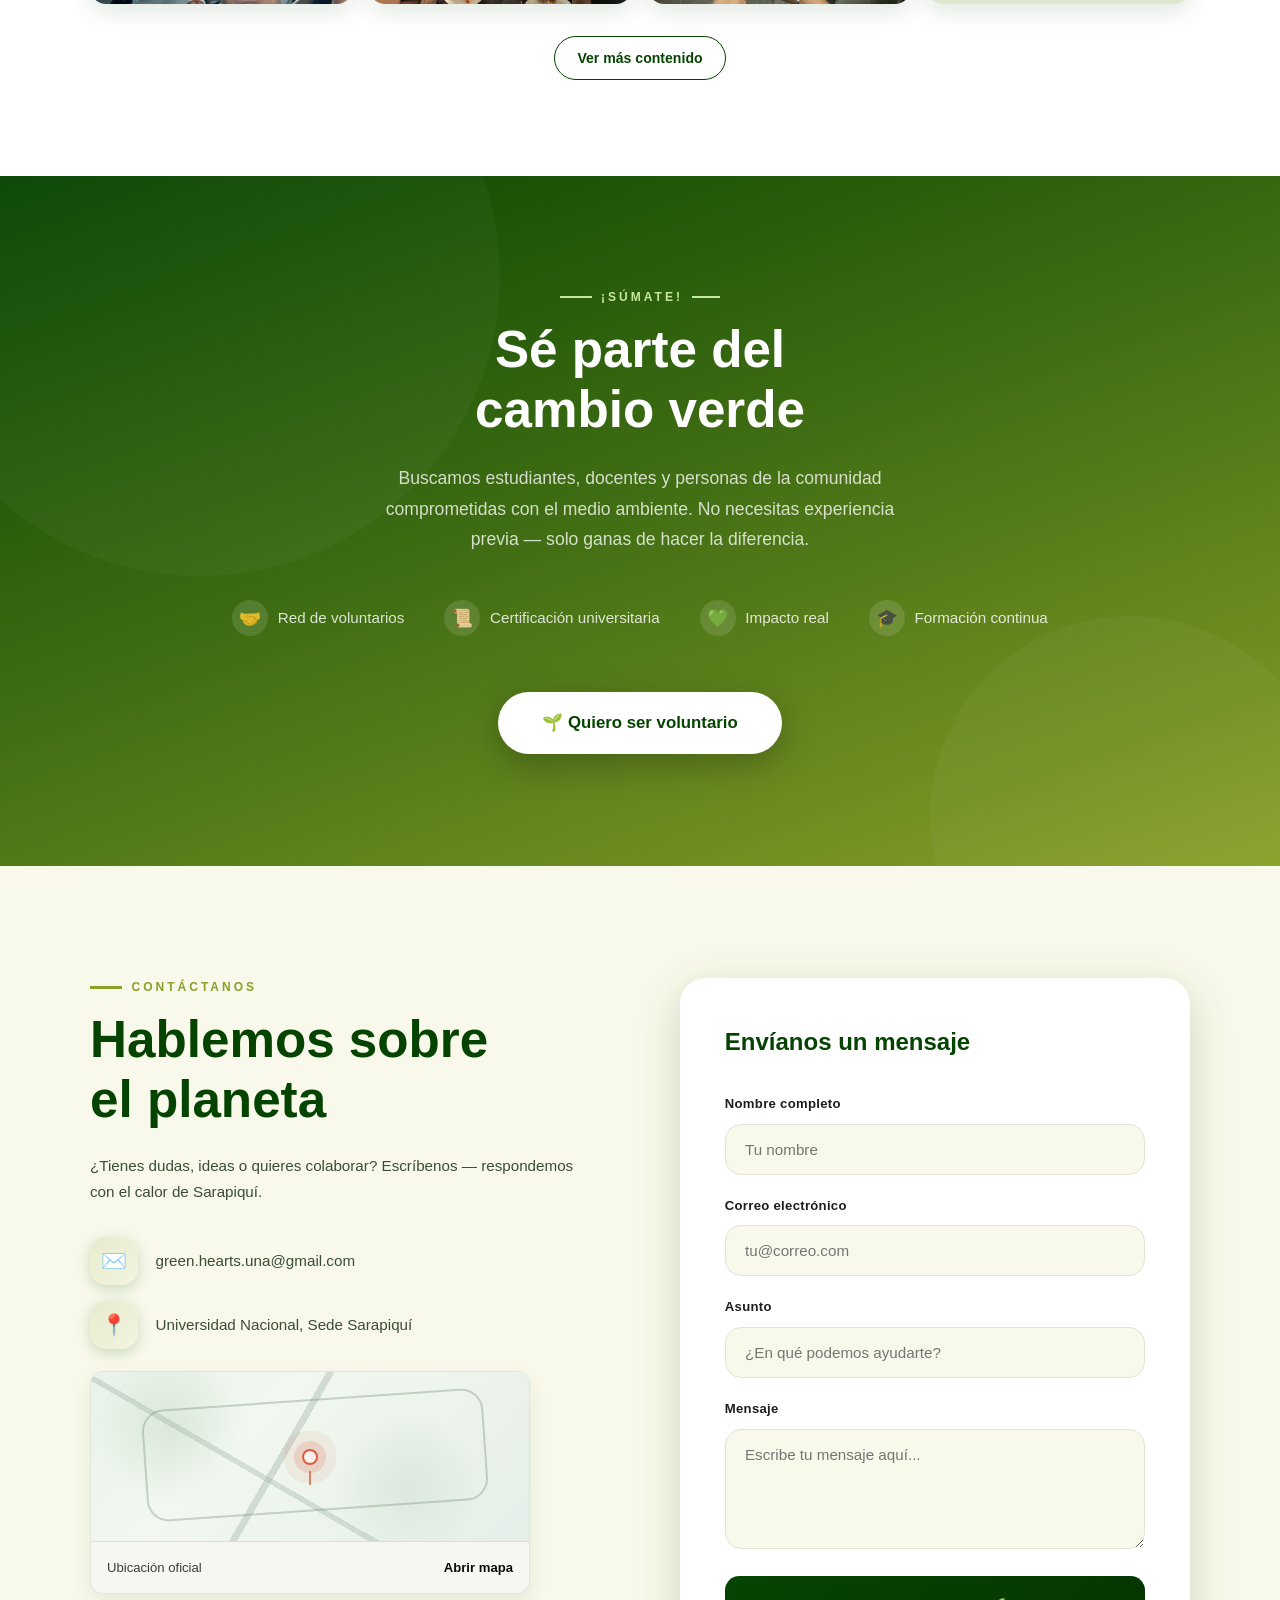
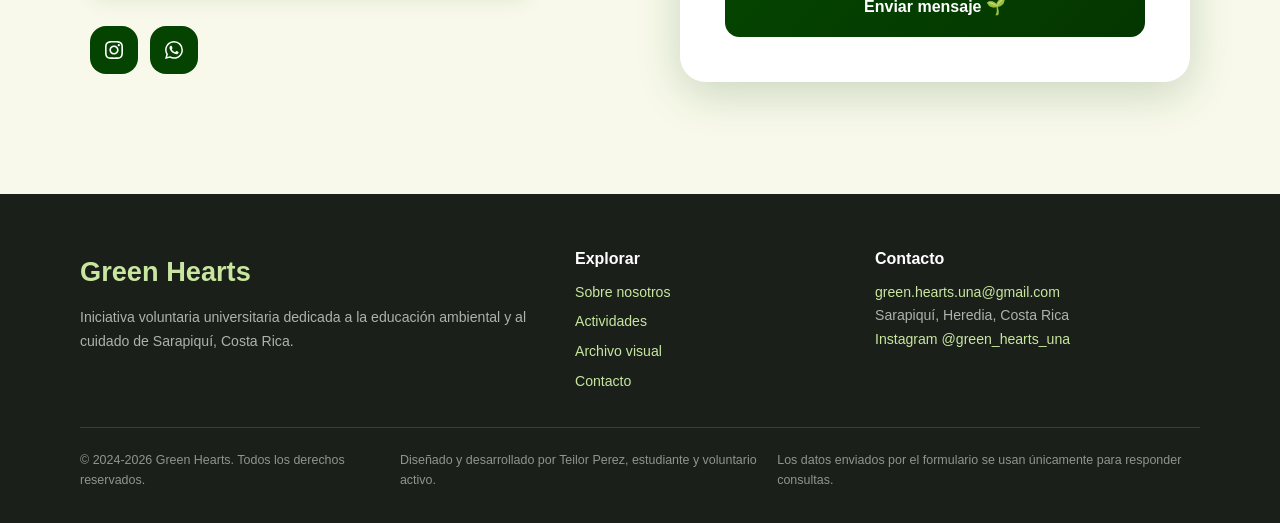
==== commit 1ad53e89: "Fix typo in organization description" ====
--- a/index.html
+++ b/index.html
@@ -2714,7 +2714,7 @@
                 <div class="reveal-right">
                     <p class="section-label">Sobre Nosotros</p>
                     <h2 class="section-title" id="nosotros-title">Somos la voz verde de Sarapiquí</h2>
-                    <p class="section-desc">Green Hearts es una organización voluntaria universitaria de la <strong>Universidad Nacional de Costa Rica, sección regional Huetar Norte y Caribe campus Sarapiquí</strong>. Nacemos del compromiso de estudiantes apasionados por el medio ambiente, la sostenibilidad y el bienestar de nuestras comunidades.</p>
+                    <p class="section-desc">Green Hearts es una organización voluntaria universitaria de la <strong>Universidad Nacional de Costa Rica, sección regional Huetar Norte y Caribe campus, Sarapiquí</strong>. Nacemos del compromiso de estudiantes apasionados por el medio ambiente, la sostenibilidad y el bienestar de nuestras comunidades.</p>
                     <p class="section-desc" style="margin-top:1rem;">Trabajamos de la mano con comunidades locales, docentes y autoridades para generar un impacto real y duradero en la región más biodiversa de Costa Rica.</p>
                     <div class="mv-cards">
                         <div class="mv-card">
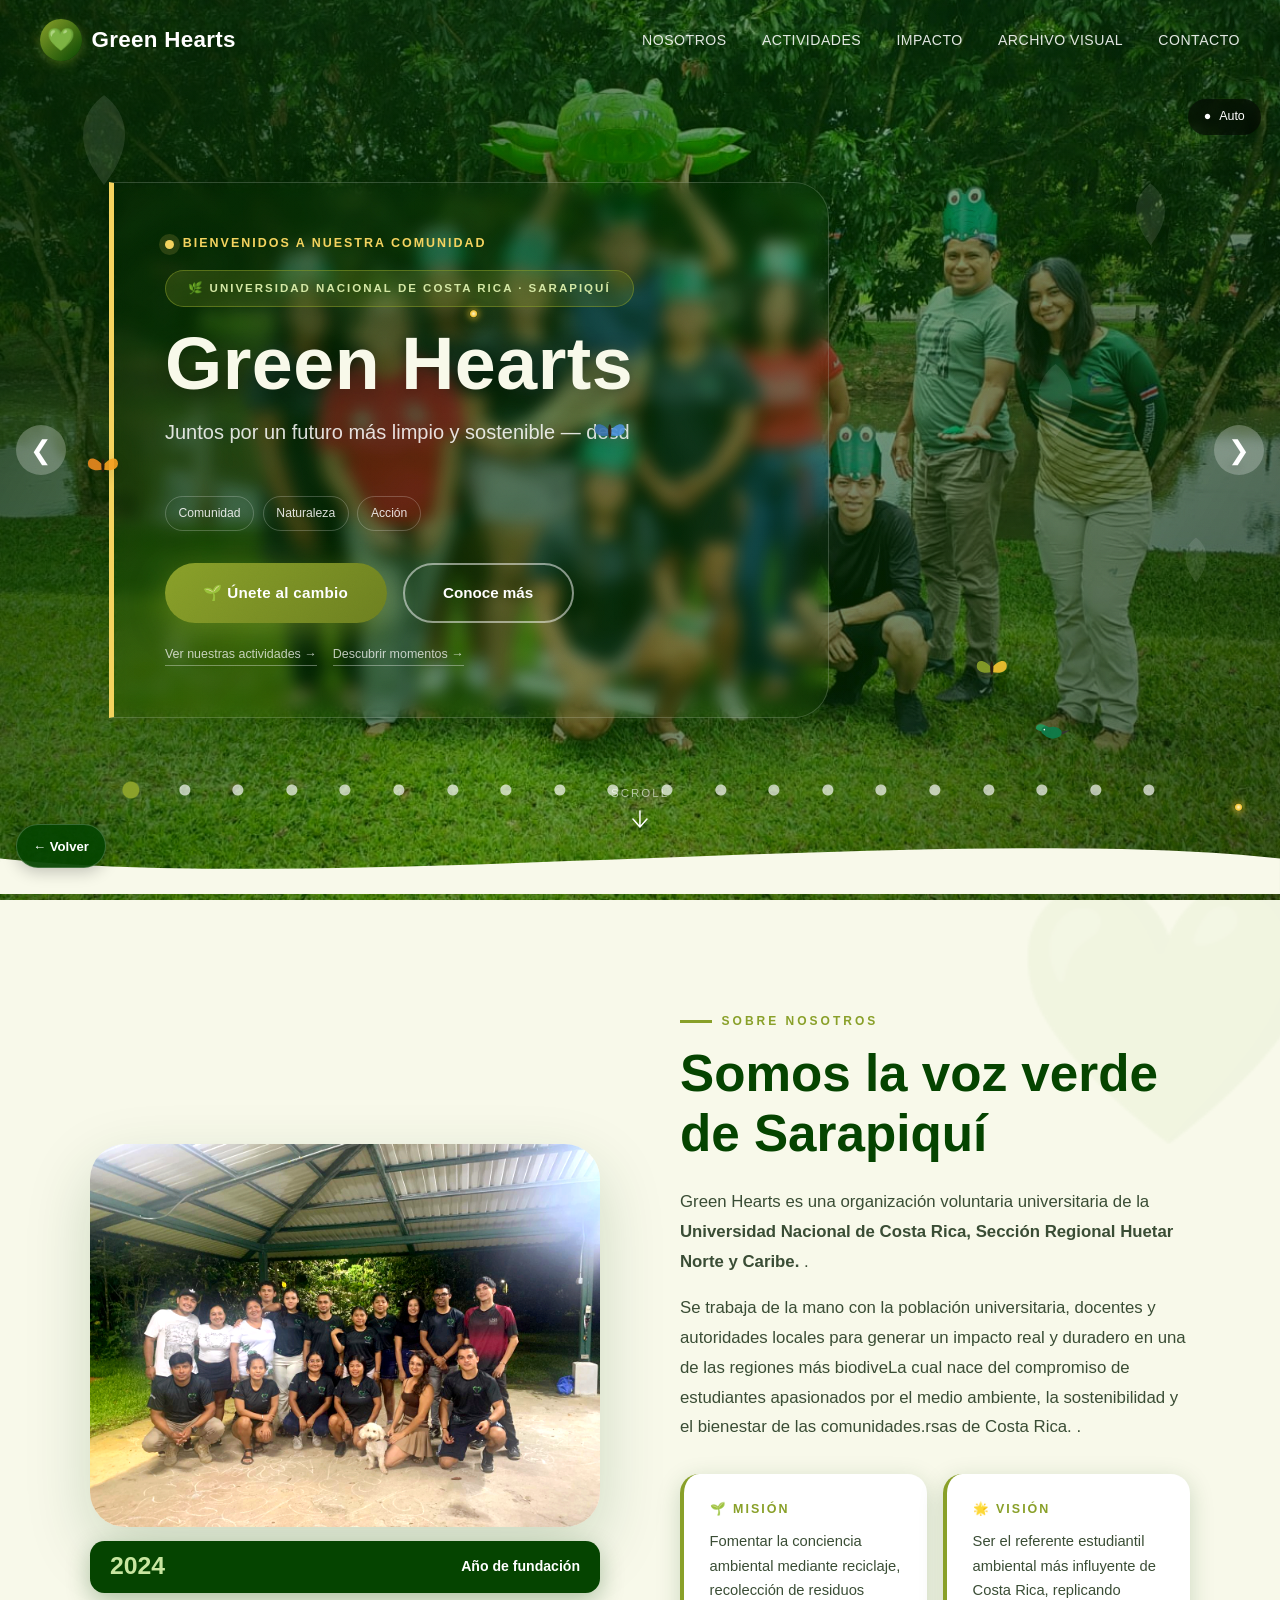
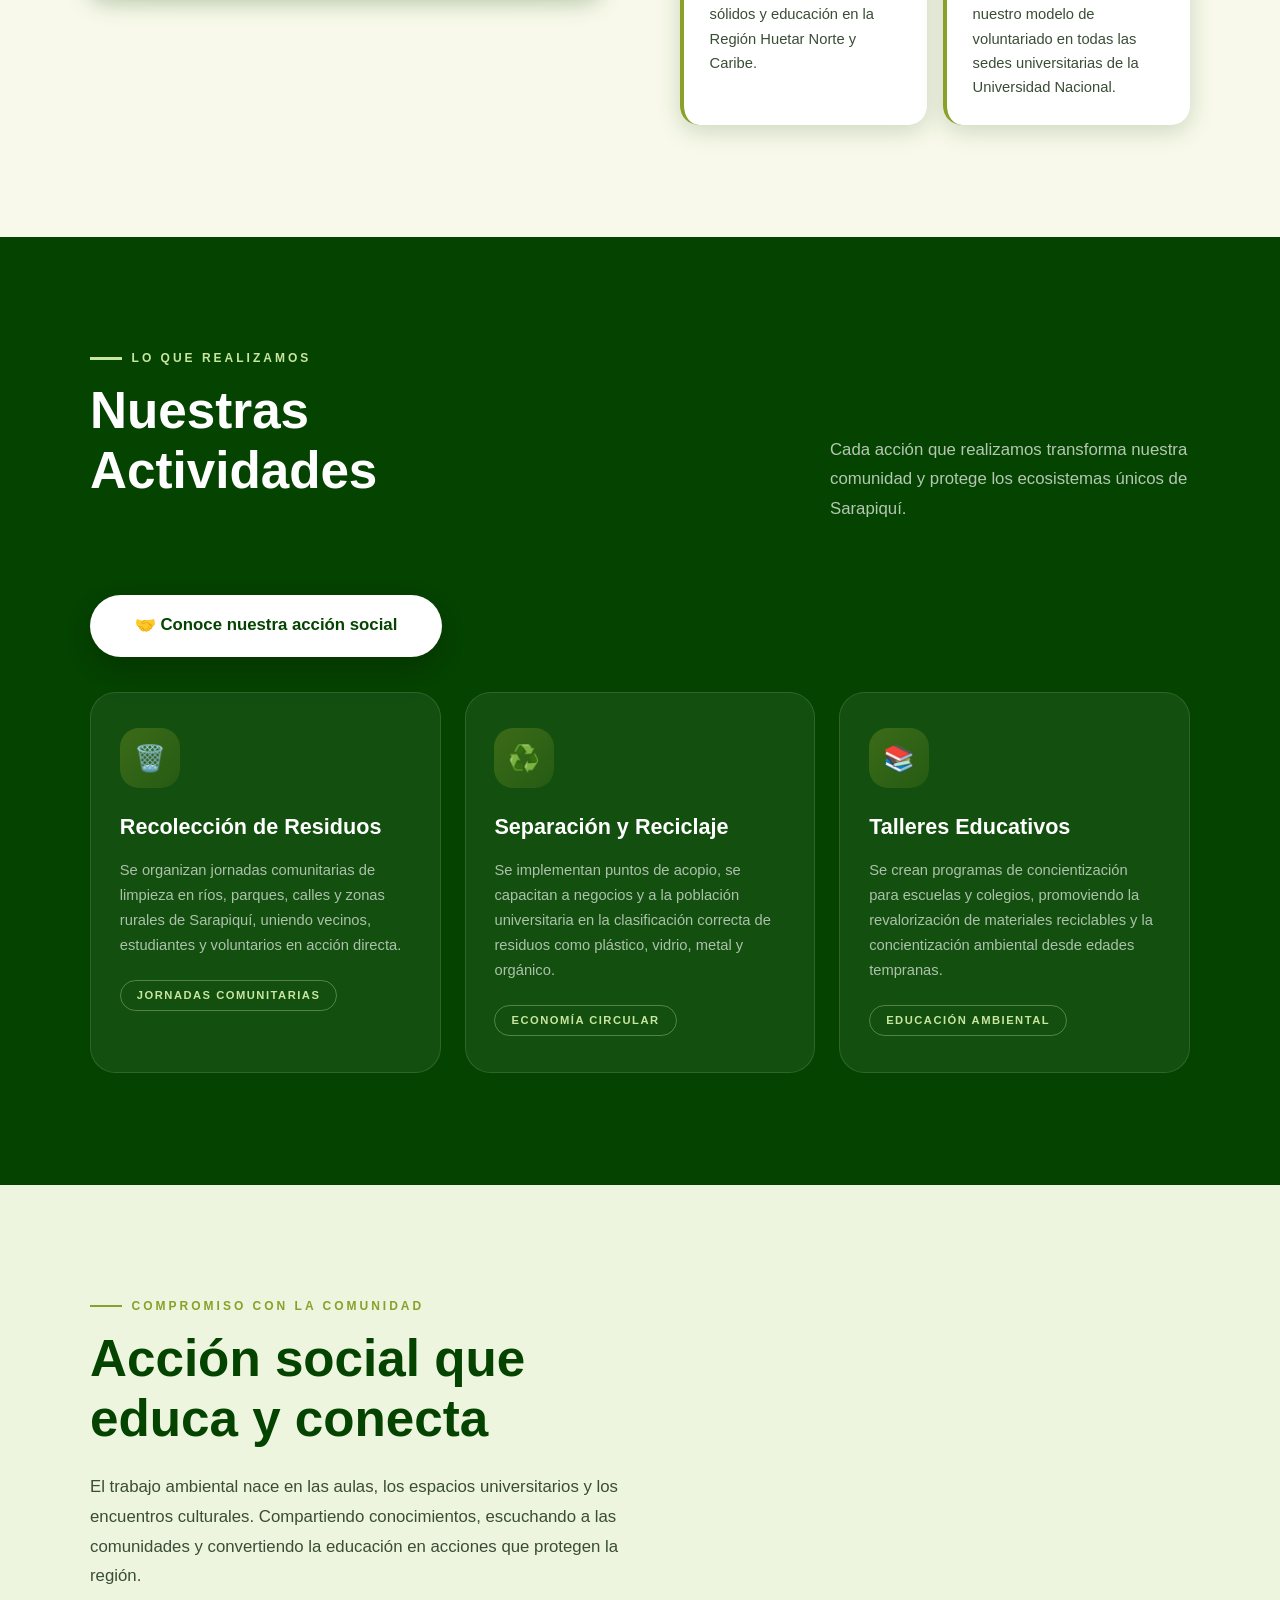
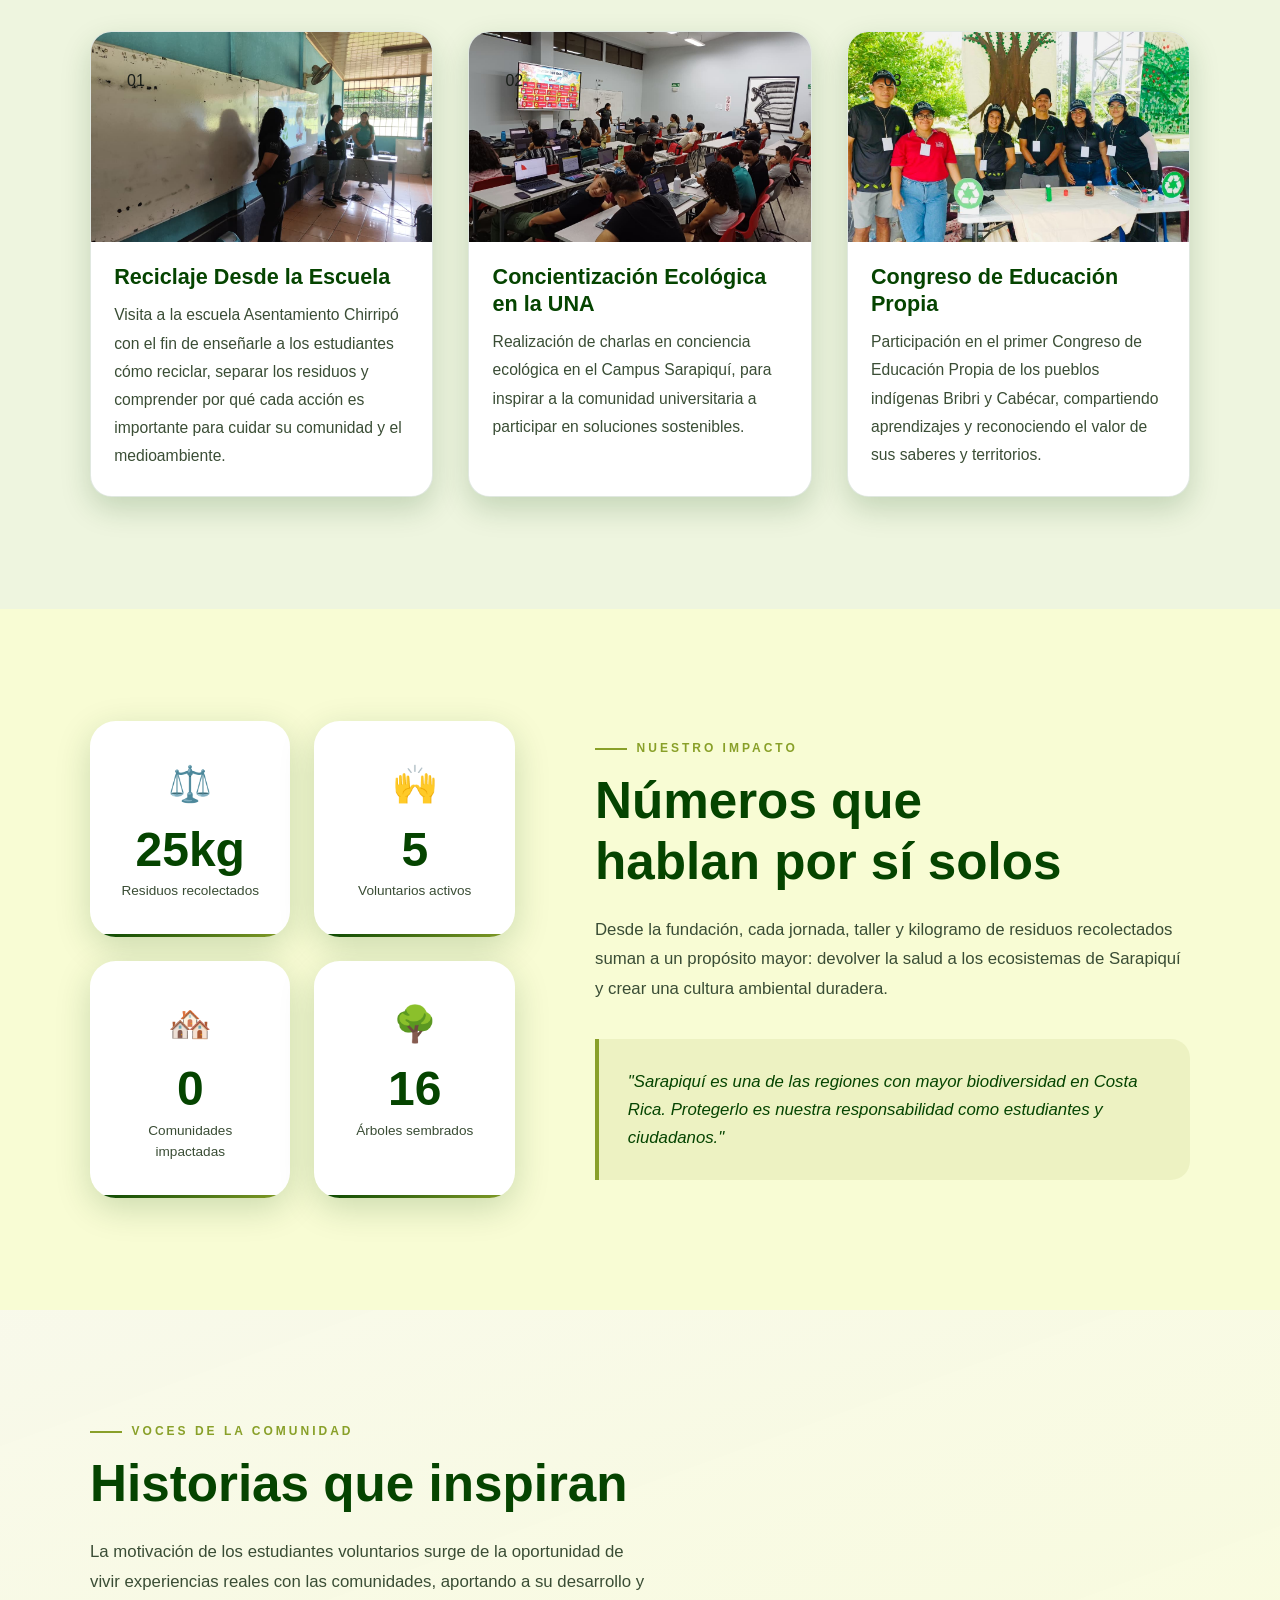
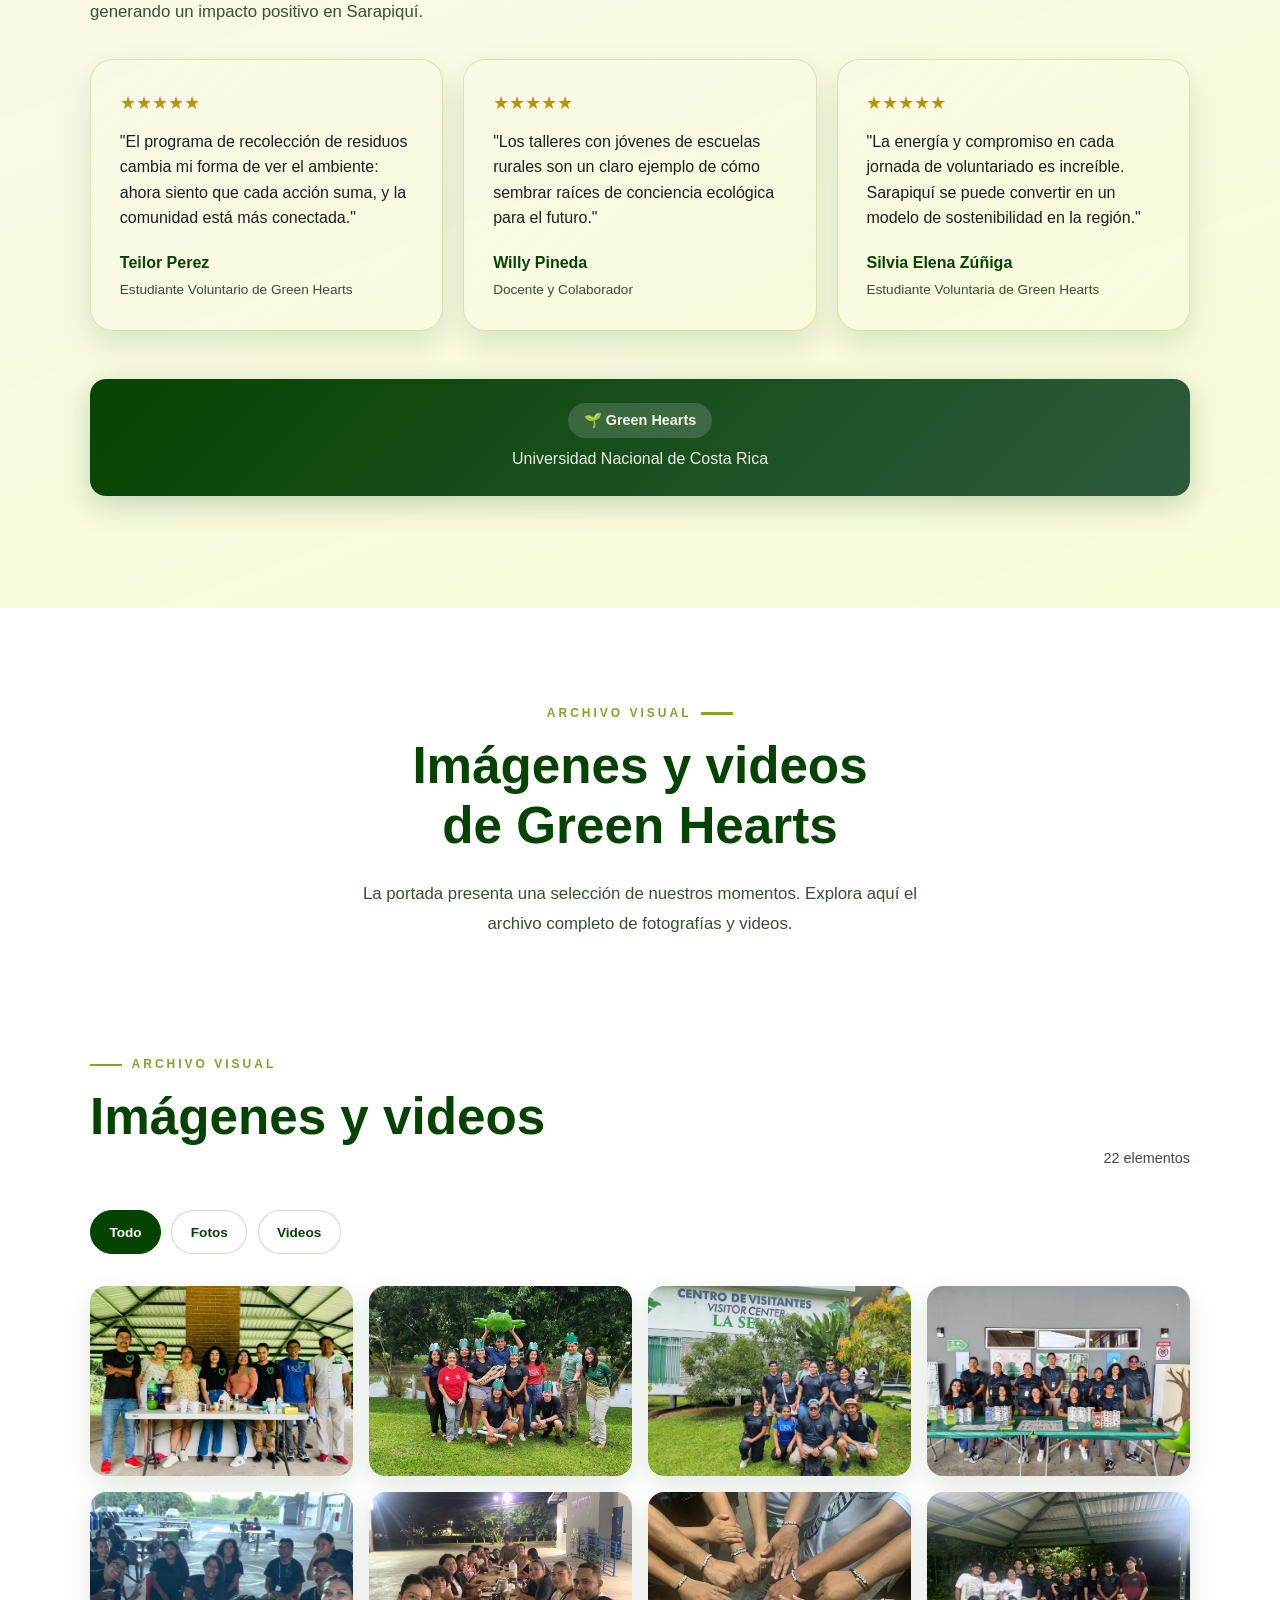
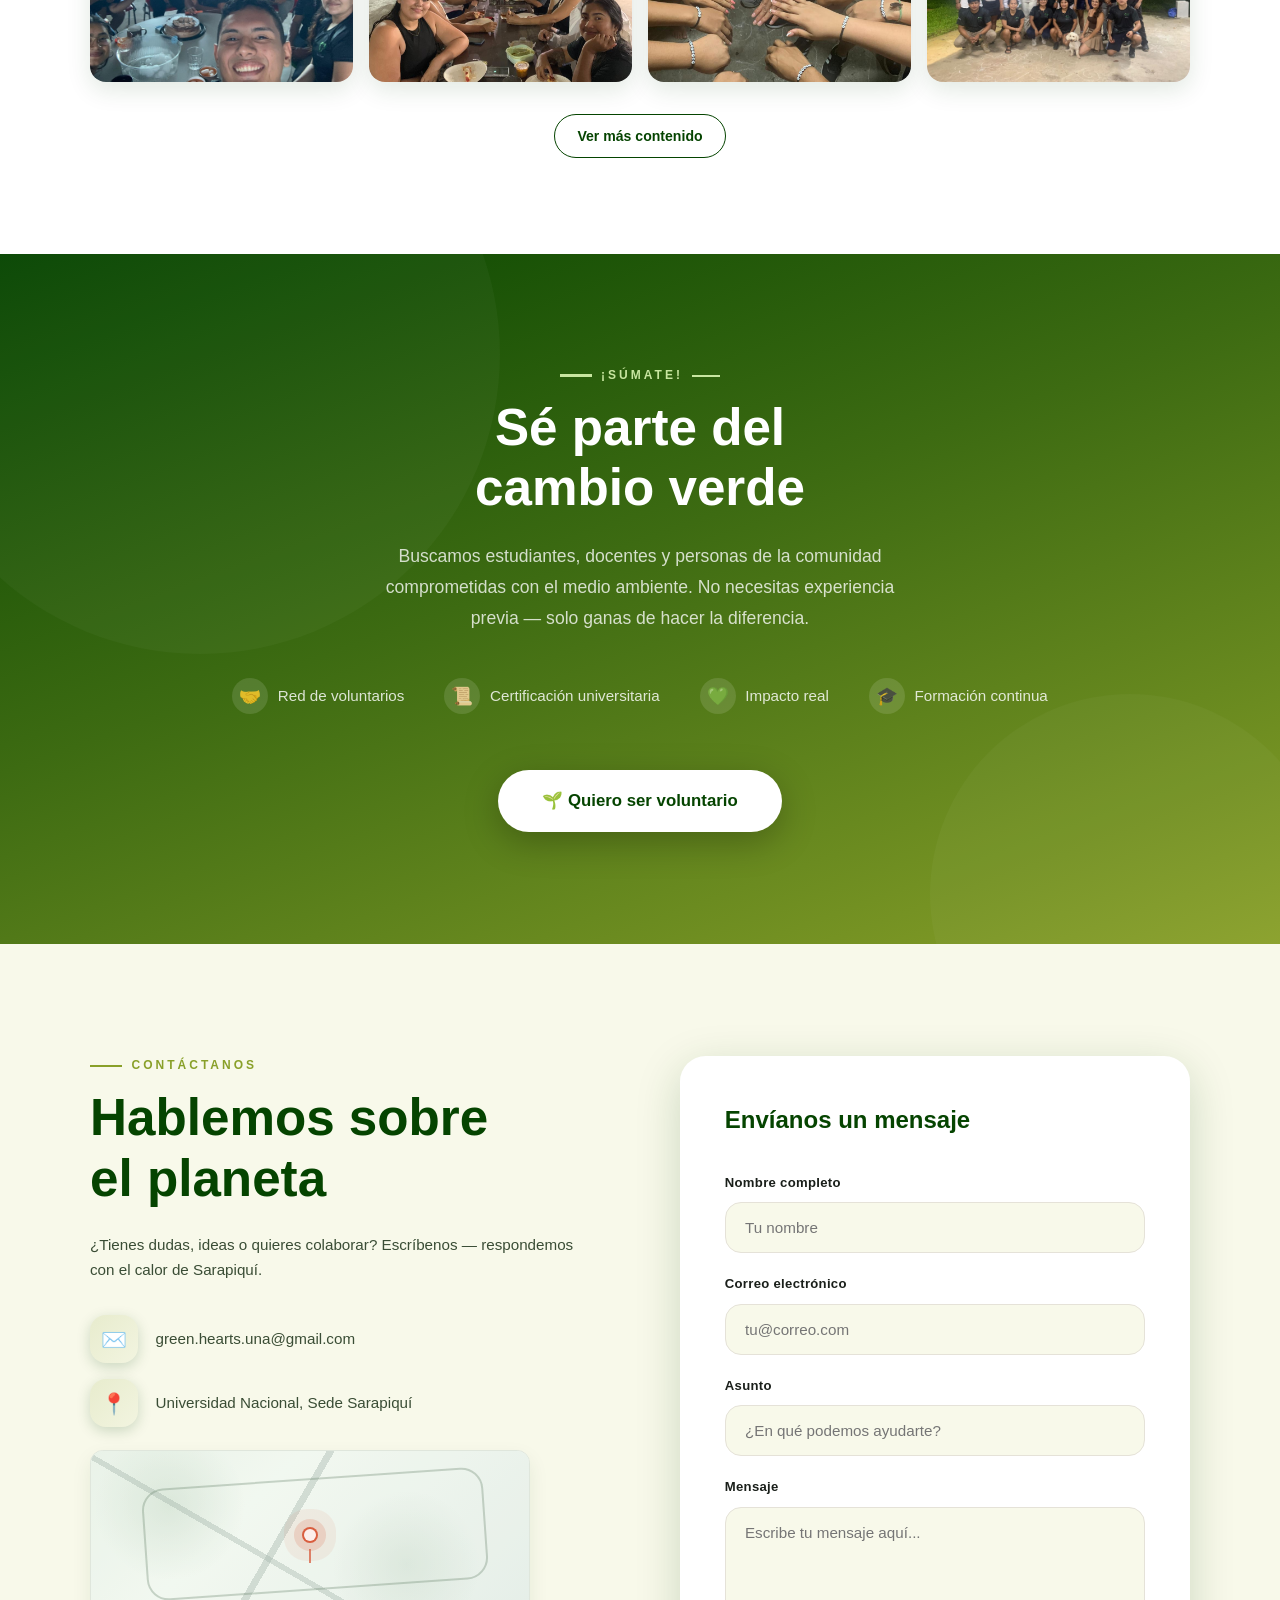
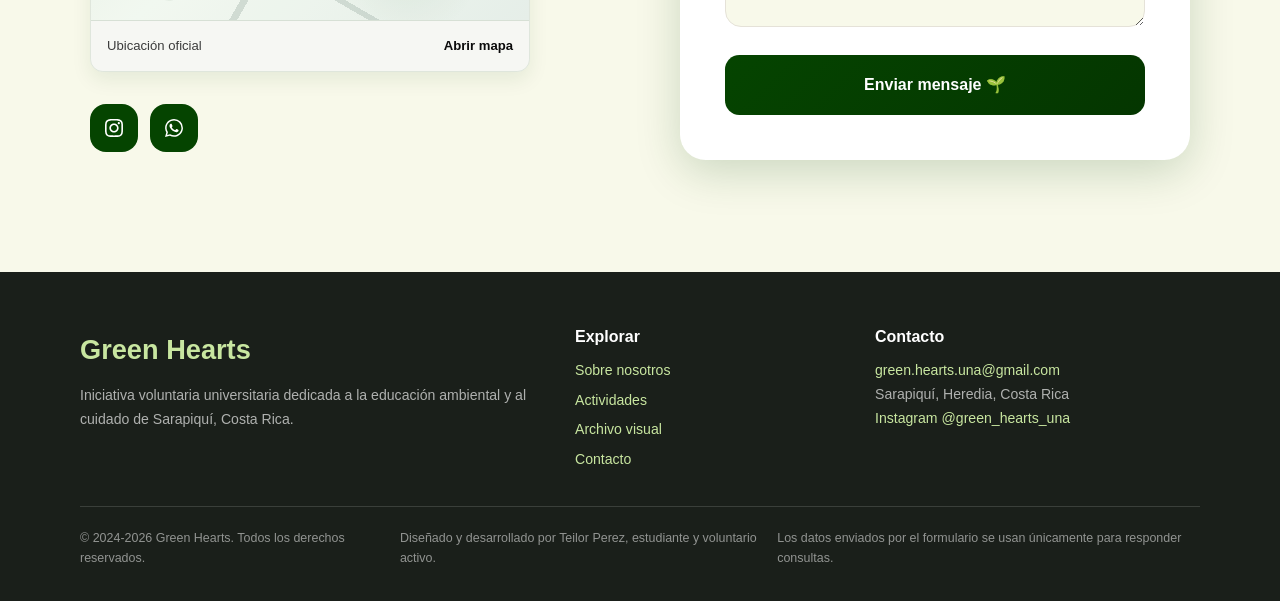
==== commit 7f4701ab: "Revise text for clarity and consistency Updated various sections to improve clarity and consistency " ====
--- a/index.html
+++ b/index.html
@@ -2714,16 +2714,18 @@
                 <div class="reveal-right">
                     <p class="section-label">Sobre Nosotros</p>
                     <h2 class="section-title" id="nosotros-title">Somos la voz verde de Sarapiquí</h2>
-                    <p class="section-desc">Green Hearts es una organización voluntaria universitaria de la <strong>Universidad Nacional de Costa Rica, sección regional Huetar Norte y Caribe campus, Sarapiquí</strong>. Nacemos del compromiso de estudiantes apasionados por el medio ambiente, la sostenibilidad y el bienestar de nuestras comunidades.</p>
-                    <p class="section-desc" style="margin-top:1rem;">Trabajamos de la mano con comunidades locales, docentes y autoridades para generar un impacto real y duradero en la región más biodiversa de Costa Rica.</p>
+                    <p class="section-desc">Green Hearts es una organización voluntaria universitaria de la <strong>Universidad Nacional de Costa Rica, Sección Regional Huetar Norte y Caribe. </strong>.</p>
+                    <p class="section-desc" style="margin-top:1rem;">Se trabaja de la mano con la población universitaria, docentes y autoridades locales para generar un impacto real y duradero en una de las regiones más biodiveLa cual nace del compromiso de estudiantes apasionados por el medio ambiente, la sostenibilidad y el bienestar de las comunidades.rsas de Costa Rica.
+
+.</p>
                     <div class="mv-cards">
                         <div class="mv-card">
                             <h4>🌱 Misión</h4>
-                            <p>Fomentar la conciencia ambiental mediante reciclaje, recolección de residuos sólidos y educación en la Región Huetar Norte.</p>
+                            <p>Fomentar la conciencia ambiental mediante reciclaje, recolección de residuos sólidos y educación en la Región Huetar Norte y Caribe.</p>
                         </div>
                         <div class="mv-card">
                             <h4>🌟 Visión</h4>
-                            <p>Ser el referente estudiantil ambiental más influyente de Costa Rica, replicando nuestro modelo en todas las sedes universitarias.</p>
+                            <p>Ser el referente estudiantil ambiental más influyente de Costa Rica, replicando nuestro modelo de voluntariado en todas las sedes universitarias de la Universidad Nacional.</p>
                         </div>
                     </div>
                 </div>
@@ -2746,19 +2748,19 @@
                 <article class="act-card reveal" style="transition-delay:0.1s">
                     <div class="act-icon" aria-hidden="true">🗑️</div>
                     <h3>Recolección de Residuos</h3>
-                    <p>Organizamos jornadas comunitarias de limpieza en ríos, parques, calles y zonas rurales de Sarapiquí, uniendo vecinos, estudiantes y voluntarios en acción directa.</p>
+                    <p>Se organizan jornadas comunitarias de limpieza en ríos, parques, calles y zonas rurales de Sarapiquí, uniendo vecinos, estudiantes y voluntarios en acción directa.</p>
                     <span class="act-tag">Jornadas Comunitarias</span>
                 </article>
                 <article class="act-card reveal" style="transition-delay:0.2s">
                     <div class="act-icon" aria-hidden="true">♻️</div>
                     <h3>Separación y Reciclaje</h3>
-                    <p>Implementamos puntos de acopio y capacitamos a hogares, negocios y la comunidad universitaria en la correcta clasificación de residuos plástico, vidrio, metal y orgánicos.</p>
+                    <p>Se implementan puntos de acopio, se capacitan a negocios y a la población universitaria en la clasificación correcta de residuos como plástico, vidrio, metal y orgánico.</p>
                     <span class="act-tag">Economía Circular</span>
                 </article>
                 <article class="act-card reveal" style="transition-delay:0.3s">
                     <div class="act-icon" aria-hidden="true">📚</div>
                     <h3>Talleres Educativos</h3>
-                    <p>Llevamos programas de concientización a escuelas, colegios y mercados, promoviendo la revalorización de materiales y el consumo responsable desde edades tempranas.</p>
+                    <p>Se crean programas de concientización para escuelas y colegios, promoviendo la revalorización de materiales reciclables y la concientización ambiental desde edades tempranas.</p>
                     <span class="act-tag">Educación Ambiental</span>
                 </article>
             </div>
@@ -2771,7 +2773,7 @@
             <div class="accion-social-intro reveal">
                 <p class="section-label">Compromiso con la comunidad</p>
                 <h2 class="section-title" id="accion-social-title">Acción social que<br />educa y conecta</h2>
-                <p class="section-desc">Nuestro trabajo ambiental también nace en las aulas, los espacios universitarios y los encuentros culturales. Compartimos conocimientos, escuchamos a las comunidades y convertimos la educación en acciones que protegen nuestro territorio.</p>
+                <p class="section-desc">El trabajo ambiental nace en las aulas, los espacios universitarios y los encuentros culturales. Compartiendo conocimientos, escuchando a las comunidades y convertiendo la educación en acciones que protegen la región.</p>
             </div>
             <div class="accion-social-grid">
                 <article class="accion-card reveal">
@@ -2780,8 +2782,8 @@
                         <span class="accion-card-number" aria-hidden="true">01</span>
                     </div>
                     <div class="accion-card-body">
-                        <h3>Reciclaje desde la escuela</h3>
-                        <p>Visitamos la escuela Asentamiento Chirripó para enseñar a los estudiantes cómo reciclar, separar los residuos y comprender por qué cada gesto es importante para cuidar su comunidad y el ambiente.</p>
+                        <h3>Reciclaje Desde la Escuela</h3>
+                        <p>Visita a la escuela Asentamiento Chirripó con el fin de enseñarle a los estudiantes cómo reciclar, separar los residuos y comprender por qué cada acción es importante para cuidar su comunidad y el medioambiente.</p>
                     </div>
                 </article>
                 <article class="accion-card reveal">
@@ -2790,8 +2792,8 @@
                         <span class="accion-card-number" aria-hidden="true">02</span>
                     </div>
                     <div class="accion-card-body">
-                        <h3>Conciencia ecológica en la UNA</h3>
-                        <p>Realizamos charlas de conciencia ecológica en la Universidad Nacional, sede regional Sarapiquí, para inspirar a la comunidad universitaria a participar en soluciones sostenibles.</p>
+                        <h3>Concientización Ecológica en la UNA </h3>
+                        <p>Realización de charlas en conciencia ecológica en el Campus Sarapiquí, para inspirar a la comunidad universitaria a participar en soluciones sostenibles.</p>
                     </div>
                 </article>
                 <article class="accion-card reveal">
@@ -2800,8 +2802,8 @@
                         <span class="accion-card-number" aria-hidden="true">03</span>
                     </div>
                     <div class="accion-card-body">
-                        <h3>Congreso de educación propia</h3>
-                        <p>Participamos en el primer Congreso de Educación Propia de los pueblos indígenas Bribri y Cabécar, compartiendo aprendizajes y reconociendo el valor de sus saberes y territorios.</p>
+                        <h3>Congreso de Educación Propia</h3>
+                        <p>Participación en el primer Congreso de Educación Propia de los pueblos indígenas Bribri y Cabécar, compartiendo aprendizajes y reconociendo el valor de sus saberes y territorios.</p>
                     </div>
                 </article>
             </div>
@@ -2833,9 +2835,9 @@
                 <div class="impacto-text reveal-right">
                     <p class="section-label">Nuestro Impacto</p>
                     <h2 class="section-title" id="impacto-title">Números que<br />hablan por sí solos</h2>
-                    <p class="section-desc">Desde nuestra fundación, cada jornada, cada taller y cada kilo de residuo recolectado suma a un propósito mayor: devolver la salud a los ecosistemas de Sarapiquí y crear una cultura ambiental duradera.</p>
+                    <p class="section-desc">Desde la fundación, cada jornada, taller y kilogramo de residuos recolectados suman a un propósito mayor: devolver la salud a los ecosistemas de Sarapiquí y crear una cultura ambiental duradera.</p>
                     <div class="impacto-quote">
-                        <p>"Sarapiquí es uno de los territorios con mayor biodiversidad de Costa Rica. Protegerlo es nuestra responsabilidad como estudiantes y ciudadanos."</p>
+                        <p>"Sarapiquí es una de las regiones con mayor biodiversidad en Costa Rica. Protegerlo es nuestra responsabilidad como estudiantes y ciudadanos."</p>
                     </div>
                 </div>
             </div>
@@ -2847,25 +2849,25 @@
         <div class="container">
             <p class="section-label">Voces de la comunidad</p>
             <h2 class="section-title" id="testimonios-title">Historias que inspiran</h2>
-            <p class="section-desc">Renovamos nuestros motivadores con experiencias reales de voluntarios, docentes y vecinos transformando Sarapiquí.</p>
+            <p class="section-desc">La motivación de los estudiantes voluntarios surge de la oportunidad de vivir experiencias reales con las comunidades, aportando a su desarrollo y generando un impacto positivo en Sarapiquí.</p>
             <div class="testimonios-grid reveal">
                 <article class="testimonio-card">
                     <div class="testimonio-stars" aria-hidden="true">★★★★★</div>
                     <p>"El programa de recolección de residuos cambia mi forma de ver el ambiente: ahora siento que cada acción suma, y la comunidad está más conectada."</p>
                     <div class="testimonio-author">Teilor Perez</div>
-                    <div class="testimonio-role">Voluntaria Green Hearts</div>
+                    <div class="testimonio-role">Estudiante Voluntario de Green Hearts</div>
                 </article>
                 <article class="testimonio-card">
                     <div class="testimonio-stars" aria-hidden="true">★★★★★</div>
                     <p>"Los talleres con jóvenes de escuelas rurales son un claro ejemplo de cómo sembrar raíces de conciencia ecológica para el futuro."</p>
                     <div class="testimonio-author">Willy Pineda</div>
-                    <div class="testimonio-role">Docente y colaborador</div>
+                    <div class="testimonio-role">Docente y Colaborador</div>
                 </article>
                 <article class="testimonio-card">
                     <div class="testimonio-stars" aria-hidden="true">★★★★★</div>
-                    <p>"La energía y compromiso en cada jornada es contagioso. Sarapiquí se está convirtiendo en un modelo de sostenibilidad en la región."</p>
-                    <div class="testimonio-author">Silvia Hernández</div>
-                    <div class="testimonio-role">Voluntaria de Green Hearts</div>
+                    <p>"La energía y compromiso en cada jornada de voluntariado es increíble. Sarapiquí se puede convertir en un modelo de sostenibilidad en la región."</p>
+                    <div class="testimonio-author">Silvia Elena Zúñiga</div>
+                    <div class="testimonio-role">Estudiante Voluntaria de Green Hearts</div>
                 </article>
             </div>
             <div class="testimonios-grupo">
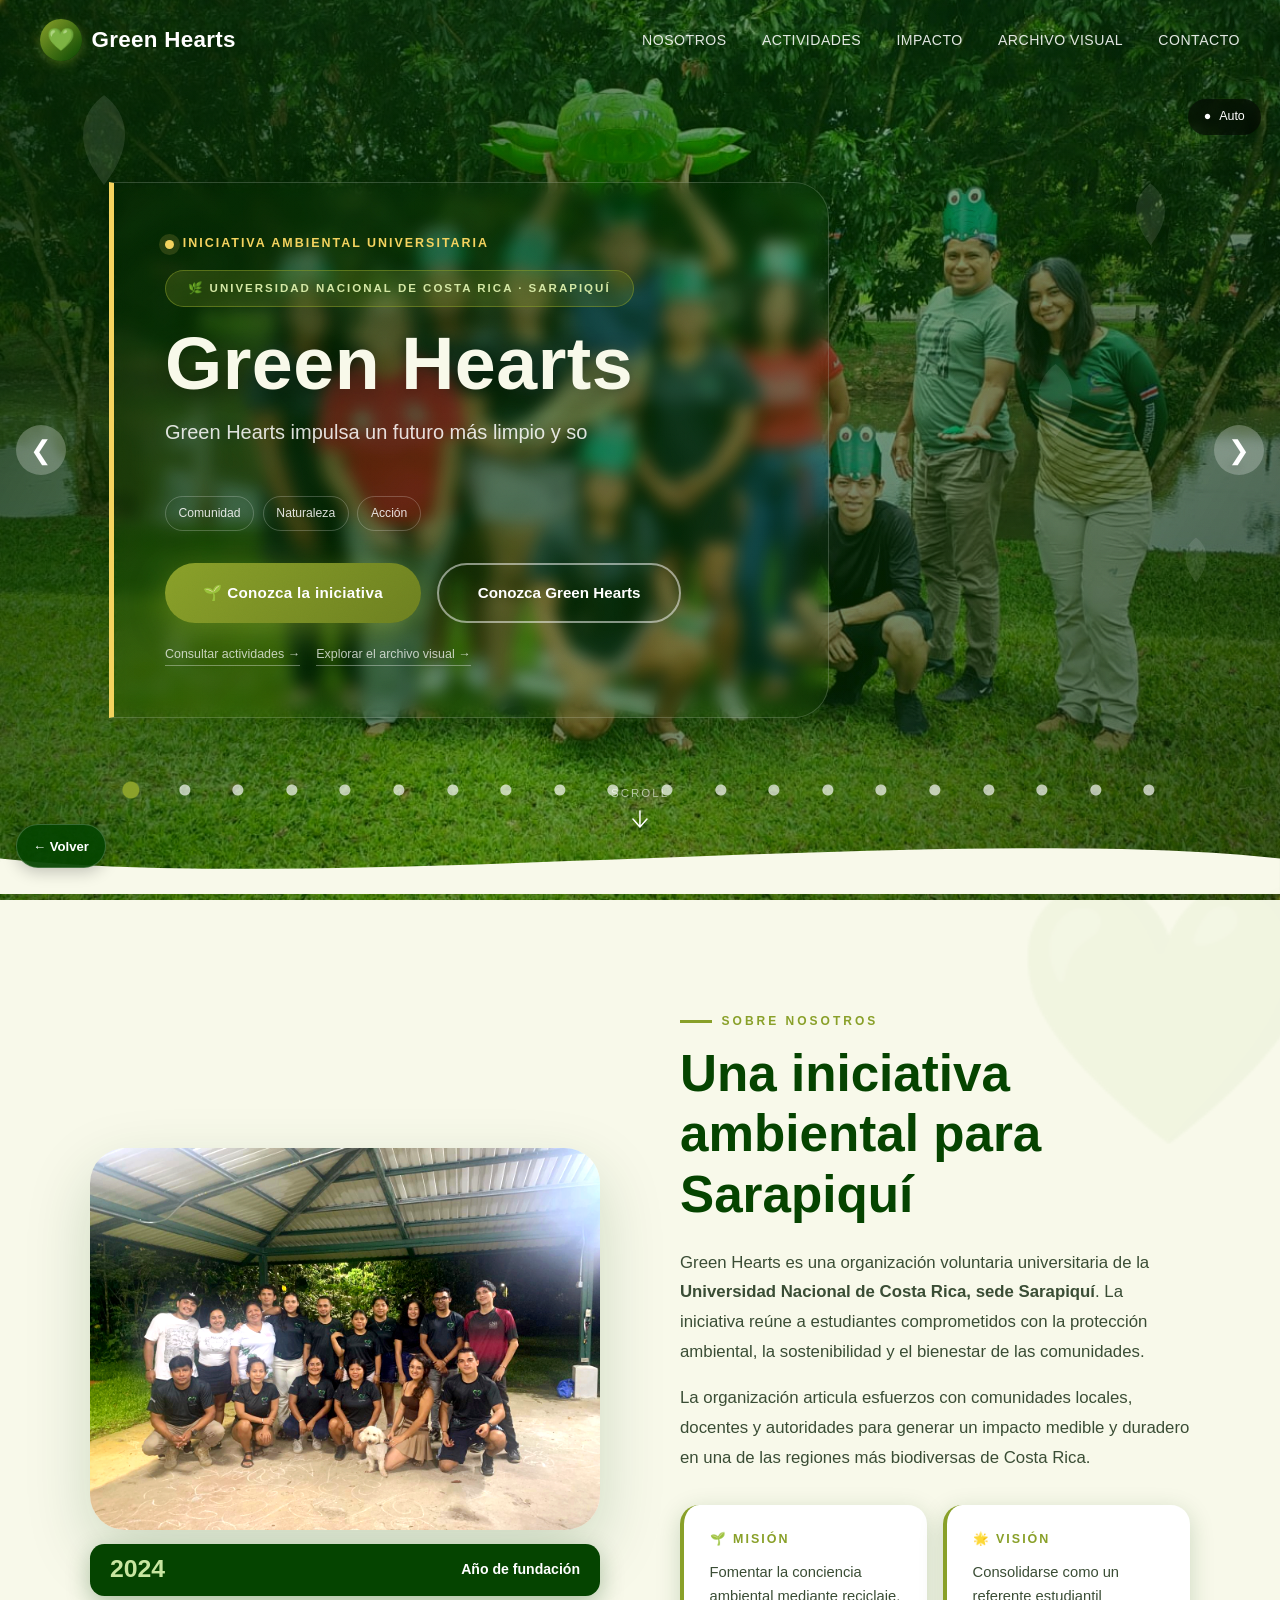
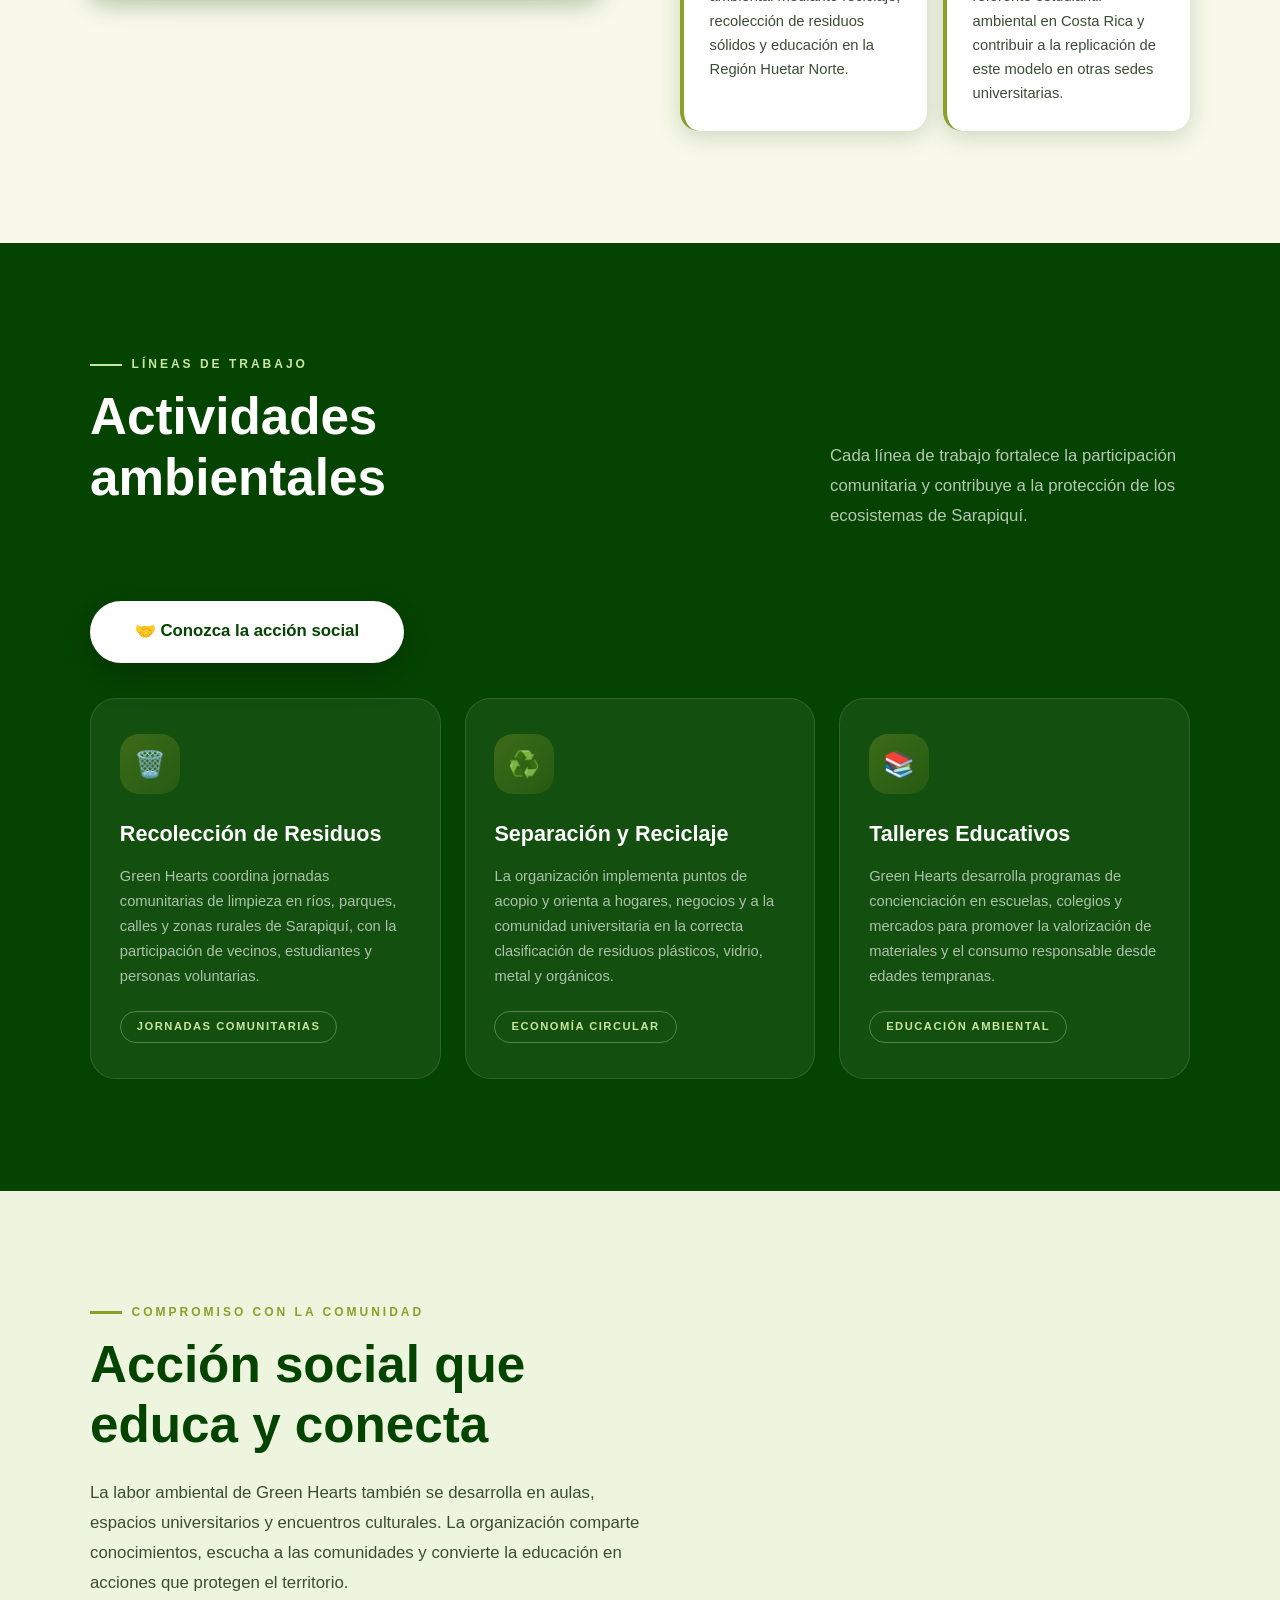
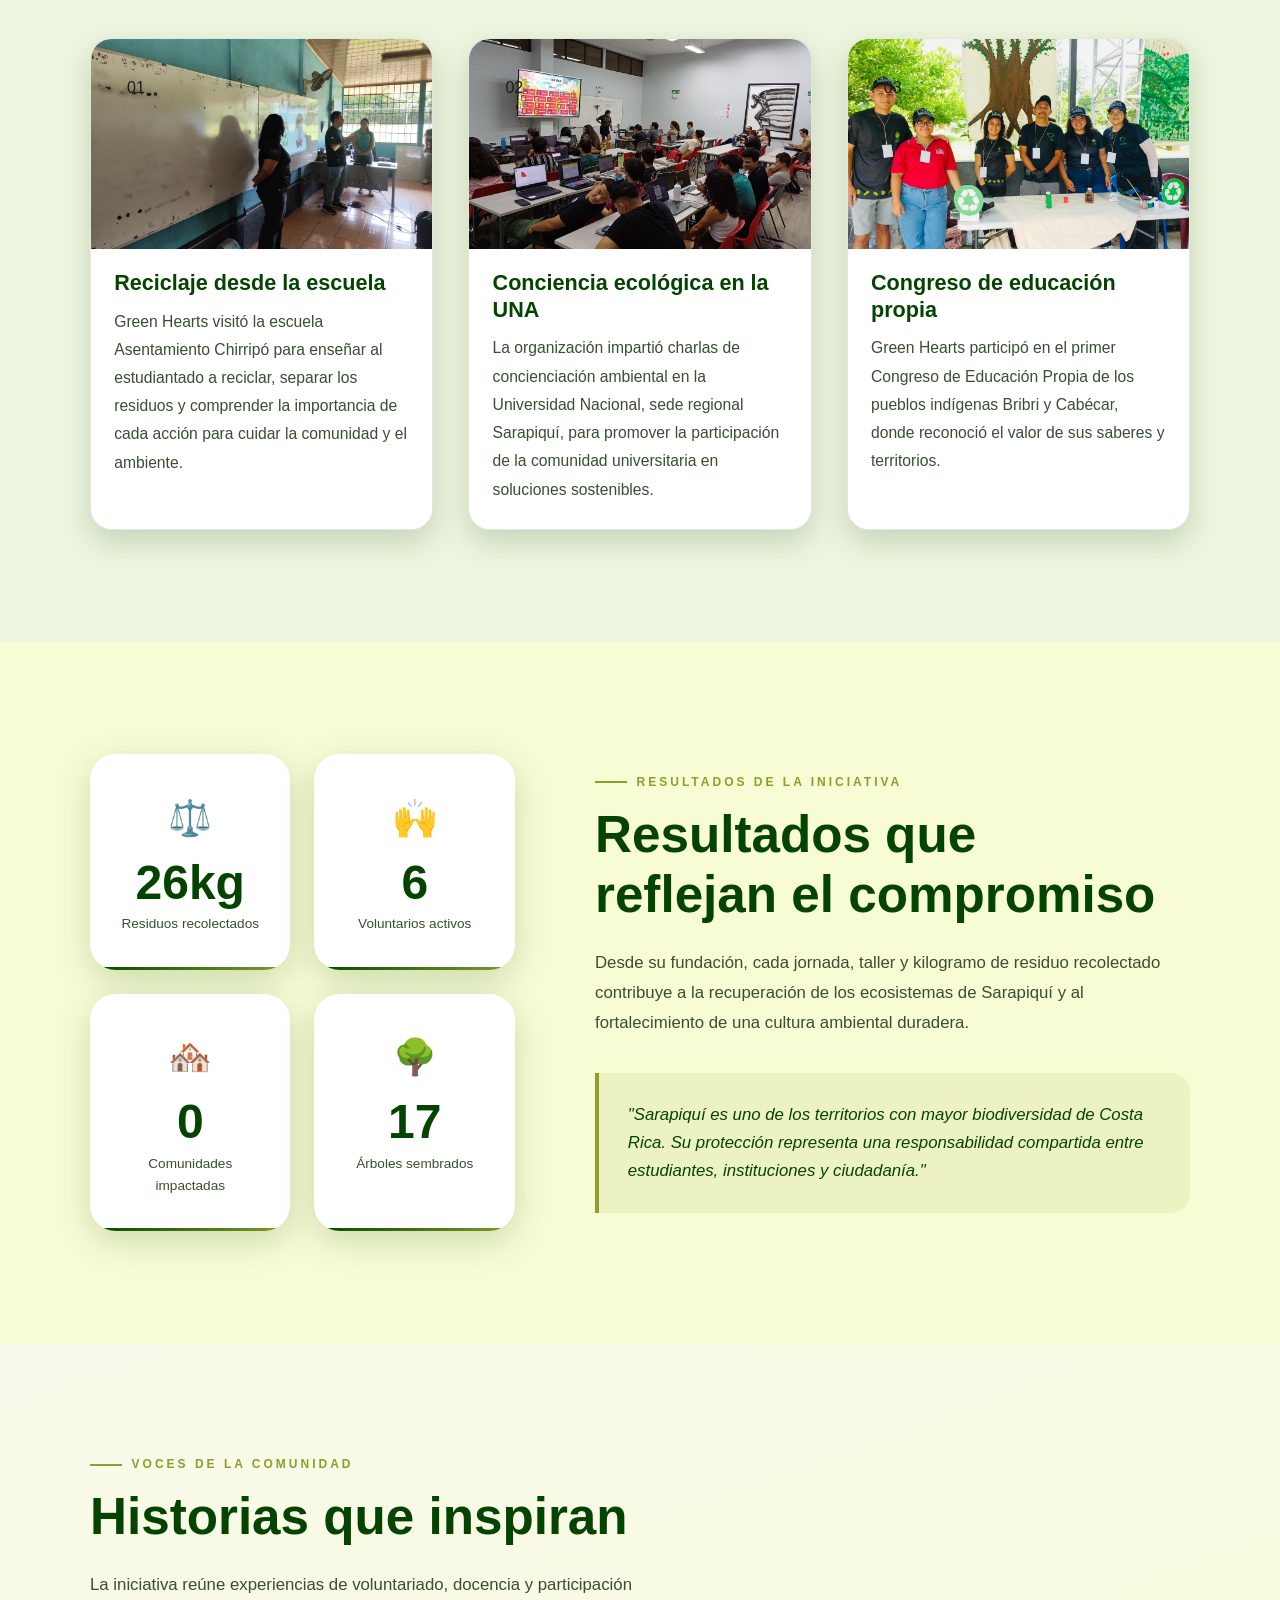
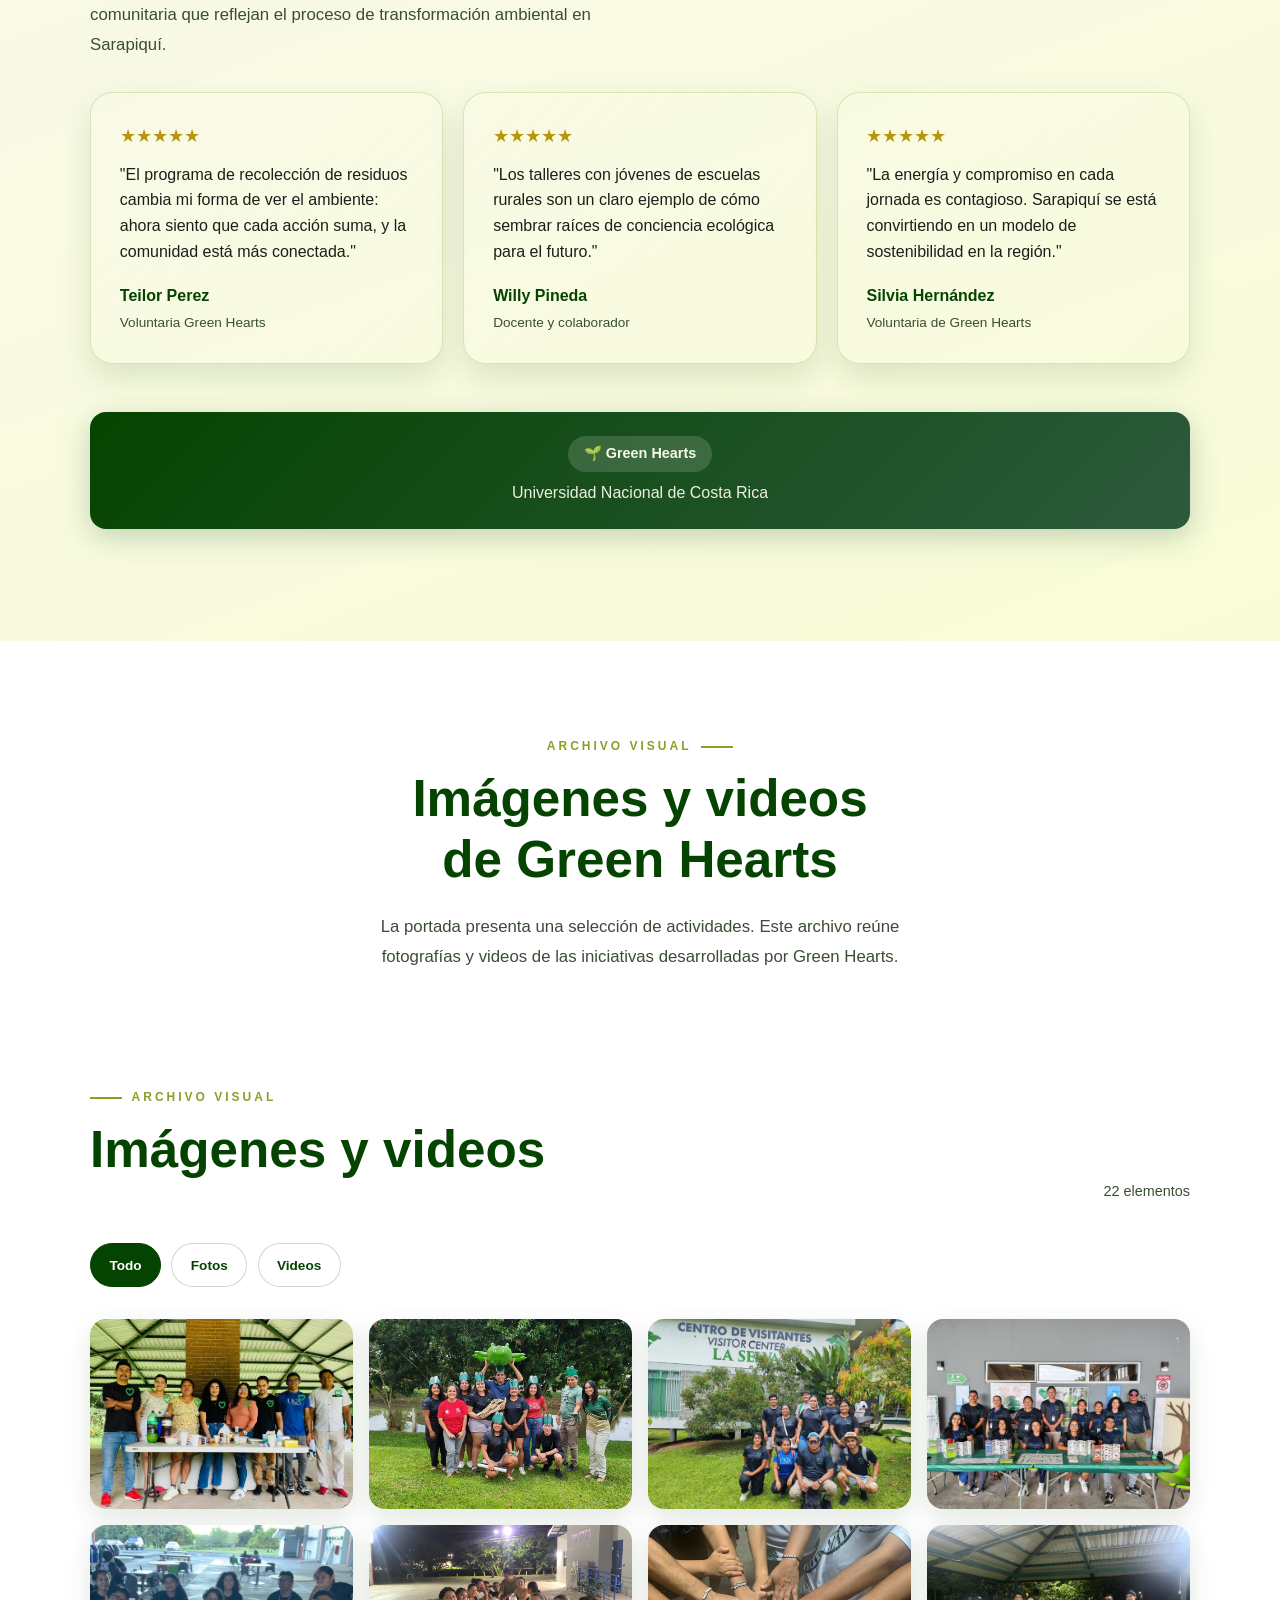
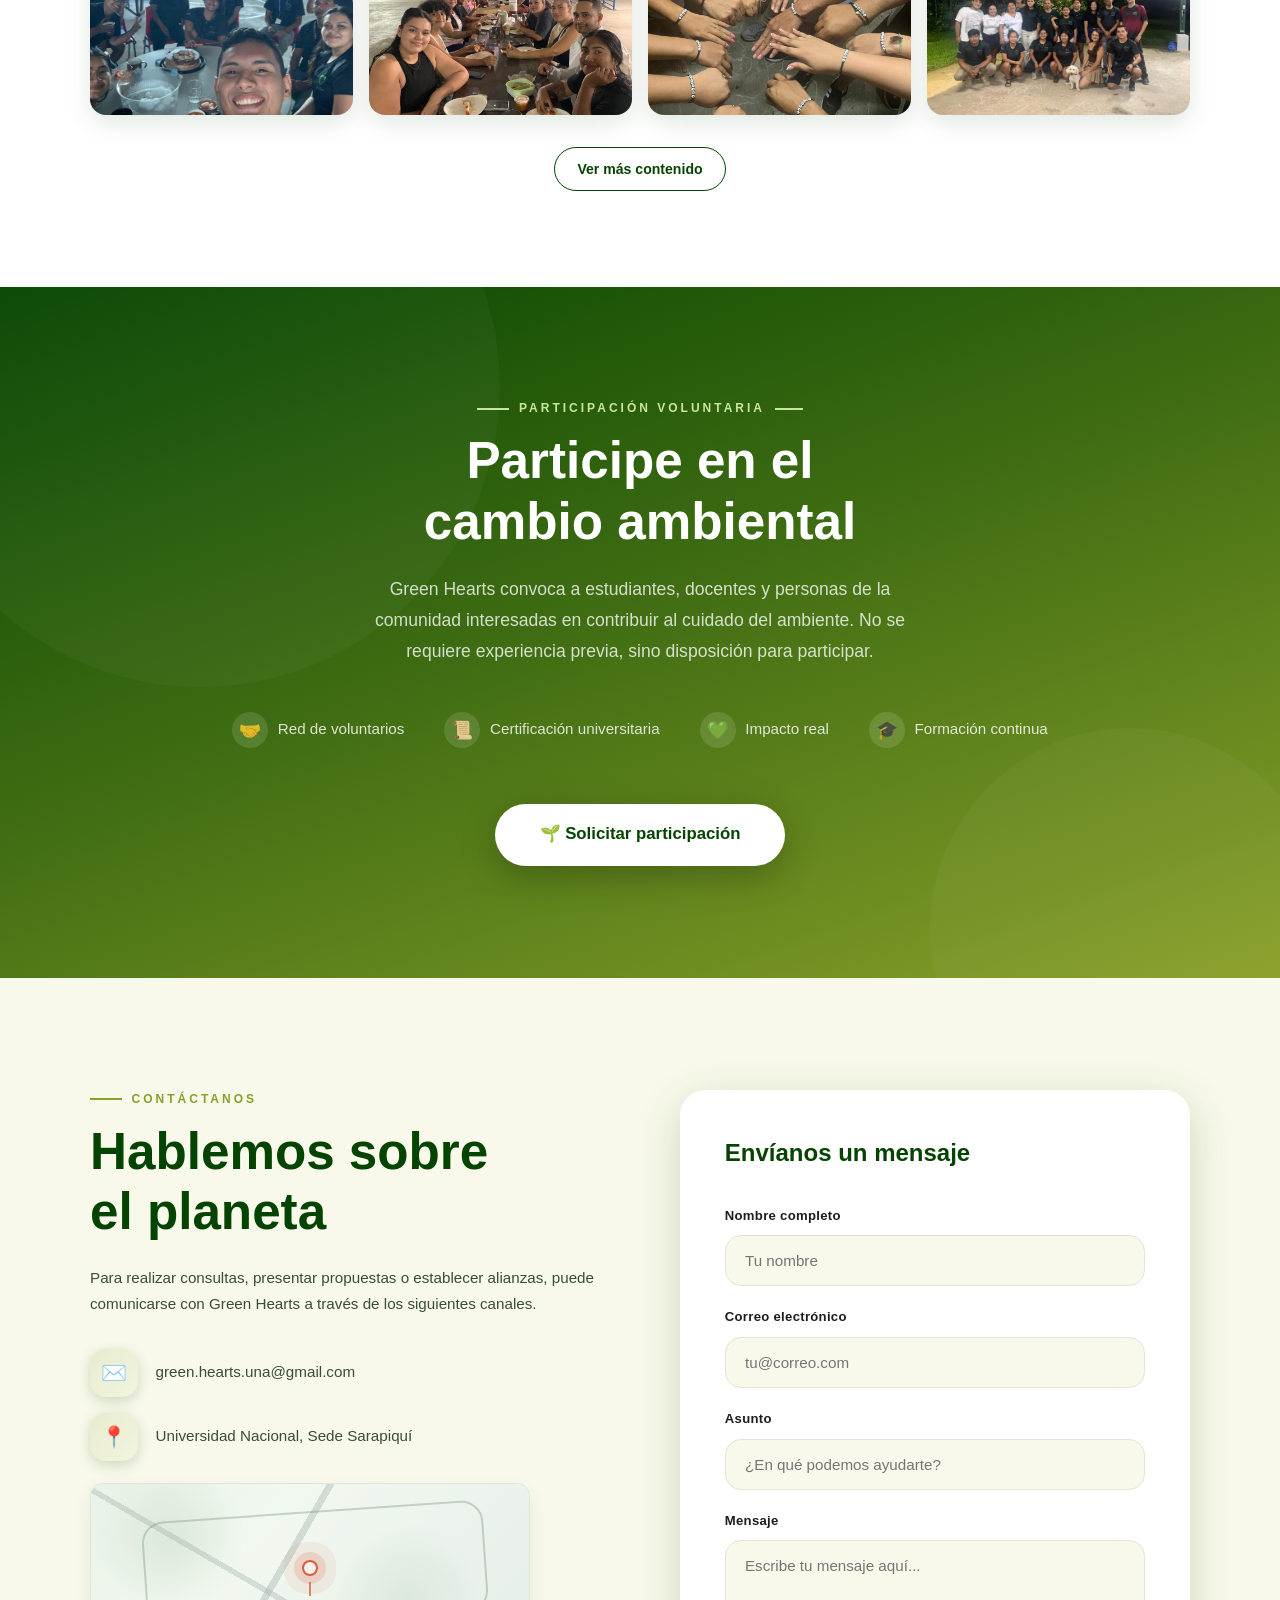
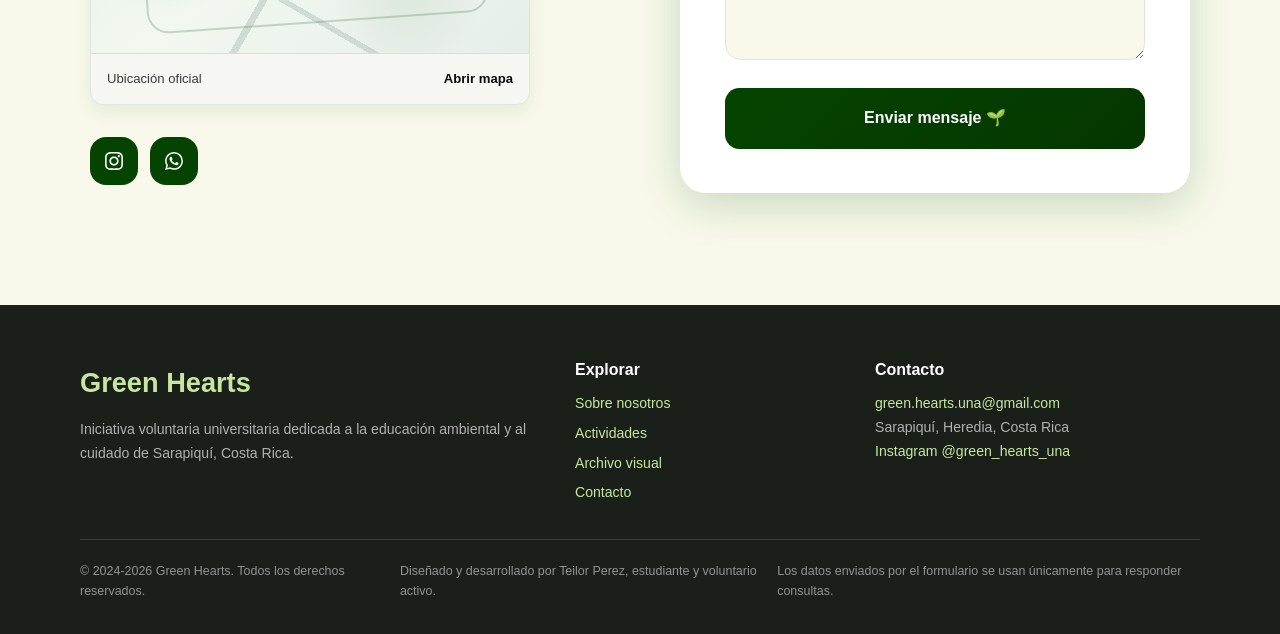
==== commit d0b1120b: "Add files via upload" ====
--- a/index.html
+++ b/index.html
@@ -3,15 +3,15 @@
 <head>
     <meta charset="UTF-8" />
     <meta name="viewport" content="width=device-width, initial-scale=1.0" />
-    <meta name="description" content="Green Hearts — Organización ambiental universitaria de la UNA Sarapiquí, Costa Rica. Voluntarios comprometidos con el reciclaje, limpieza y educación ambiental." />
+    <meta name="description" content="Green Hearts es una organización ambiental universitaria de la UNA Sarapiquí, Costa Rica, dedicada al reciclaje, la limpieza y la educación ambiental." />
     <title>Green Hearts — UNA-Sarapiquí</title>
 
     <!-- ========== SEGURIDAD Y SEO ========== -->
     <!-- Content Security Policy (CSP) reforzada: sin 'unsafe-eval', con base-uri, form-action,
          object-src y upgrade-insecure-requests para reducir la superficie de ataque XSS/inyección.
          'unsafe-inline' en script/style se mantiene solo porque el archivo es estático de un solo
-         fichero (sin build step que genere nonces); ver /_headers y /vercel.json para reforzar
-         esto con nonces + headers reales a nivel de servidor en producción. -->
+         fichero (sin build step que genere nonces); los encabezados de seguridad pueden
+         reforzarse desde la configuración del proveedor de hosting en producción. -->
     <meta http-equiv="Content-Security-Policy" content="default-src 'self'; script-src 'self' https://cdn.jsdelivr.net https://fonts.googleapis.com 'unsafe-inline'; style-src 'self' https://fonts.googleapis.com 'unsafe-inline'; img-src 'self' data: https://images.unsplash.com; media-src 'self' blob:; font-src 'self' https://fonts.gstatic.com; connect-src 'self' https://api.emailjs.com; object-src 'none'; base-uri 'self'; form-action 'self'; frame-ancestors 'none'; upgrade-insecure-requests;" />
     <!-- Prevenir clickjacking (reforzado también por frame-ancestors arriba) -->
     <meta http-equiv="X-Frame-Options" content="DENY" />
@@ -24,13 +24,11 @@
 
     <!-- Open Graph / Redes Sociales -->
     <meta property="og:title" content="Green Hearts — UNA-Sarapiquí" />
-    <meta property="og:description" content="Organización ambiental universitaria comprometida con el reciclaje, limpieza y educación en Costa Rica." />
+    <meta property="og:description" content="Organización ambiental universitaria de la UNA Sarapiquí dedicada al reciclaje, la limpieza y la educación ambiental." />
     <meta property="og:type" content="website" />
-    <meta property="og:url" content="https://greenhearts.una.ac.cr" />
-    <meta property="og:image" content="https://greenhearts.una.ac.cr/og-image.jpg" />
     <meta name="twitter:card" content="summary_large_image" />
     <meta name="twitter:title" content="Green Hearts — UNA-Sarapiquí" />
-    <meta name="twitter:description" content="Voluntarios comprometidos con el medio ambiente en Sarapiquí, Costa Rica." />
+    <meta name="twitter:description" content="Green Hearts impulsa iniciativas ambientales y educativas en Sarapiquí, Costa Rica." />
 
     <!-- Schema.org (Organización) -->
     <script type="application/ld+json">
@@ -39,8 +37,6 @@
             "@type": "Organization",
             "name": "Green Hearts",
             "alternateName": "Green Hearts UNA Sarapiquí",
-            "url": "https://greenhearts.una.ac.cr",
-            "logo": "https://greenhearts.una.ac.cr/logo.png",
             "description": "Organización ambiental universitaria de la Universidad Nacional de Costa Rica, sede Sarapiquí.",
             "address": {
                 "@type": "PostalAddress",
@@ -74,2538 +70,7 @@
          porque un hash incorrecto bloquearía la carga del script (fail-closed por diseño de SRI). -->
     <script src="https://cdn.jsdelivr.net/npm/@emailjs/browser@4/dist/email.min.js" defer crossorigin="anonymous"></script>
 
-    <style>
-        /* ==========================================================
-               CSS MEJORADO: variables, reset, rendimiento y accesibilidad
-               ========================================================== */
-        :root {
-            --verde-oscuro: #054400;
-            --verde-claro: #89A029;
-            --crema: #F8F9EA;
-            --amarillo-claro: #F8FCD4;
-            --blanco: #ffffff;
-            --texto-oscuro: #1a1f1a;
-            --texto-medio: #3a4d35;
-            --sombra: rgba(5, 68, 0, 0.18);
-            --transicion: 0.4s cubic-bezier(0.25, 0.8, 0.25, 1);
-            --degradado-principal: linear-gradient(160deg, #054400 0%, #3d6b12 45%, #89A029 100%);
-            --degradado-hero: linear-gradient(160deg, rgba(5, 68, 0, 0.94) 0%, rgba(61, 107, 18, 0.8) 45%, rgba(137, 160, 41, 0.65) 100%);
-            --fondo-card: linear-gradient(135deg, rgba(255, 255, 255, 0.10), rgba(255, 255, 255, 0.02));
-            --font-family: 'Reem Kufi', sans-serif;
-            --font-body: 'Manrope', sans-serif;
-        }
-
-        @media (prefers-reduced-motion: reduce) {
-            *,
-            *::before,
-            *::after {
-                animation-duration: 0.01ms !important;
-                animation-iteration-count: 1 !important;
-                transition-duration: 0.01ms !important;
-            }
-        }
-
-        *,
-        *::before,
-        *::after {
-            margin: 0;
-            padding: 0;
-            box-sizing: border-box;
-        }
-
-        button,
-        a {
-            -webkit-tap-highlight-color: transparent;
-        }
-
-        button {
-            font: inherit;
-        }
-
-        html {
-            scroll-behavior: smooth;
-            overflow-x: hidden;
-        }
-
-        body {
-            font-family: var(--font-body);
-            background: var(--blanco);
-            color: var(--texto-oscuro);
-            overflow-x: hidden;
-            line-height: 1.6;
-        }
-
-        /* La tipografía de display (Reem Kufi) se reserva para títulos, marca y CTAs;
-           el resto del texto usa Manrope para mejorar la lectura larga. */
-        h1, h2, h3, h4,
-        .nav-logo-text, .hero-grupo-nombre, .hero-badge,
-        .section-title, .section-label,
-        .stat-number, .footer-logo,
-        .btn-primary, .btn-secondary, .btn-voluntario, .btn-form,
-        .act-tag, .nosotros-badge strong,
-        .testimonios-grupo .grupo-badge, .testimonios-grupo .grupo-nombre,
-        .carousel-caption h3 {
-            font-family: var(--font-family);
-        }
-
-        /* ========== TEXTURA DE FONDO Y BARRA DE PROGRESO ========== */
-        .grain-overlay {
-            position: fixed;
-            inset: 0;
-            z-index: 9998;
-            pointer-events: none;
-            opacity: 0.035;
-            mix-blend-mode: overlay;
-            background-image: url("data:image/svg+xml,%3Csvg xmlns='http://www.w3.org/2000/svg' width='120' height='120'%3E%3Cfilter id='n'%3E%3CfeTurbulence type='fractalNoise' baseFrequency='0.85' numOctaves='2' stitchTiles='stitch'/%3E%3C/filter%3E%3Crect width='100%25' height='100%25' filter='url(%23n)'/%3E%3C/svg%3E");
-        }
-
-        .scroll-progress {
-            position: fixed;
-            top: 0;
-            left: 0;
-            height: 3px;
-            width: 0%;
-            background: linear-gradient(90deg, var(--verde-claro), #c8e6a0);
-            z-index: 1001;
-            transition: width 0.1s linear;
-        }
-
-        /* ========== NAV ========== */
-        #navbar {
-            position: fixed;
-            top: 0;
-            left: 0;
-            right: 0;
-            z-index: 1000;
-            padding: 1.2rem 2.5rem;
-            display: flex;
-            justify-content: space-between;
-            align-items: center;
-            background: transparent;
-            transition: background var(--transicion), backdrop-filter var(--transicion), box-shadow var(--transicion), padding var(--transicion);
-        }
-
-        #navbar.scrolled {
-            background: rgba(5, 68, 0, 0.95);
-            backdrop-filter: blur(14px);
-            -webkit-backdrop-filter: blur(14px);
-            box-shadow: 0 4px 30px rgba(0, 0, 0, 0.3);
-            padding: 0.9rem 2.5rem;
-        }
-
-        .nav-logo {
-            display: flex;
-            align-items: center;
-            gap: 0.6rem;
-            text-decoration: none;
-        }
-
-        .nav-logo-icon {
-            width: 42px;
-            height: 42px;
-            background: linear-gradient(135deg, #89A029 0%, #054400 100%);
-            border-radius: 50%;
-            display: flex;
-            align-items: center;
-            justify-content: center;
-            font-size: 1.4rem;
-            box-shadow: 0 3px 12px rgba(137, 160, 41, 0.4);
-        }
-
-        .nav-logo-text {
-            font-family: var(--font-family);
-            font-size: 1.4rem;
-            font-weight: 700;
-            color: var(--blanco);
-            letter-spacing: 0.3px;
-        }
-
-        .nav-menu {
-            display: flex;
-            align-items: center;
-            gap: 2rem;
-        }
-
-        .nav-links {
-            display: flex;
-            gap: 2.2rem;
-            list-style: none;
-        }
-
-        .nav-links a {
-            color: rgba(255, 255, 255, 0.88);
-            text-decoration: none;
-            font-size: 0.88rem;
-            font-weight: 500;
-            letter-spacing: 0.5px;
-            text-transform: uppercase;
-            transition: color var(--transicion);
-            position: relative;
-        }
-
-        .nav-links a::after {
-            content: '';
-            position: absolute;
-            bottom: -4px;
-            left: 0;
-            width: 0;
-            height: 2px;
-            background: var(--verde-claro);
-            transition: width var(--transicion);
-        }
-
-        .nav-links a:hover,
-        .nav-links a:focus-visible {
-            color: var(--blanco);
-        }
-
-        .nav-links a:hover::after,
-        .nav-links a:focus-visible::after {
-            width: 100%;
-        }
-
-        .nav-toggle {
-            display: none;
-            flex-direction: column;
-            gap: 6px;
-            cursor: pointer;
-            background: none;
-            border: none;
-            min-width: 44px;
-            min-height: 44px;
-            padding: 8px;
-            align-items: center;
-            justify-content: center;
-        }
-
-        .nav-toggle span {
-            width: 26px;
-            height: 2.5px;
-            background: var(--blanco);
-            transition: var(--transicion);
-            border-radius: 2px;
-        }
-
-        .nav-toggle:focus-visible,
-        .carousel-arrow:focus-visible,
-        .carousel-dot:focus-visible,
-        .lightbox-close:focus-visible,
-        .btn-top:focus-visible,
-        .social-link:focus-visible {
-            outline: 3px solid #f4d35e;
-            outline-offset: 3px;
-        }
-
-        /* ========== HERO ========== */
-        #inicio {
-            position: relative;
-            min-height: 100vh;
-            display: flex;
-            align-items: center;
-            justify-content: center;
-            overflow: hidden;
-        }
-
-        .hero-bg {
-            position: absolute;
-            inset: 0;
-            background: var(--degradado-hero),
-                url('https://images.unsplash.com/photo-1448375240586-882707db888b?w=1600&q=80') center/cover no-repeat;
-            filter: saturate(1.15) contrast(1.05);
-            z-index: 0;
-            will-change: transform;
-        }
-
-        .hero-bg {
-            display: none;
-        }
-
-        .carousel-container.hero-carousel {
-            position: absolute;
-            inset: 0;
-            z-index: 0;
-            max-width: none;
-            margin: 0;
-            border-radius: 0;
-            box-shadow: none;
-            overflow: hidden;
-            background: var(--verde-oscuro);
-        }
-
-        .carousel-container.hero-carousel::after {
-            content: '';
-            position: absolute;
-            inset: 0;
-            z-index: 2;
-            pointer-events: none;
-            background: linear-gradient(120deg, rgba(3, 35, 0, 0.88) 0%, rgba(5, 68, 0, 0.48) 52%, rgba(5, 30, 2, 0.72) 100%);
-        }
-
-        .hero-carousel .carousel-track,
-        .hero-carousel .carousel-slide {
-            height: 100%;
-        }
-
-        .hero-carousel .carousel-slide img {
-            height: 100%;
-            min-height: 100%;
-            object-fit: cover;
-            filter: saturate(1.12) contrast(1.06);
-        }
-
-        .hero-carousel .carousel-caption {
-            display: none;
-        }
-
-        .hero-carousel .carousel-arrow,
-        .hero-carousel .carousel-nav,
-        .hero-carousel .carousel-autoplay-indicator {
-            z-index: 4;
-        }
-
-        .hero-carousel .carousel-nav {
-            bottom: 5.5rem;
-        }
-
-        .hero-carousel .carousel-autoplay-indicator {
-            top: 6.2rem;
-        }
-
-        .hero-carousel .carousel-library-link {
-            display: none;
-        }
-
-        .hero-particles {
-            position: absolute;
-            inset: 0;
-            z-index: 1;
-            pointer-events: none;
-        }
-
-        .leaf {
-            position: absolute;
-            opacity: 0.1;
-            animation: floatLeaf 13s ease-in-out infinite;
-        }
-
-        @keyframes floatLeaf {
-            0%,
-            100% {
-                transform: translateY(0) rotate(0deg);
-            }
-            33% {
-                transform: translateY(-22px) rotate(8deg);
-            }
-            66% {
-                transform: translateY(12px) rotate(-5deg);
-            }
-        }
-
-        .hero-content {
-            position: relative;
-            z-index: 2;
-            width: min(720px, calc(100% - 2rem));
-            margin: 0 auto 0 6vw;
-            padding: clamp(2rem, 4vw, 4rem);
-            text-align: left;
-            background: linear-gradient(135deg, rgba(4, 37, 5, 0.12), rgba(4, 45, 13, 0.04));
-            border: 1px solid rgba(255, 255, 255, 0.18);
-            border-left: 5px solid #f4d35e;
-            border-radius: 0 2.2rem 2.2rem 0;
-            box-shadow: 0 18px 48px rgba(0, 25, 0, 0.16);
-            backdrop-filter: blur(8px) saturate(1.08);
-            -webkit-backdrop-filter: blur(8px) saturate(1.08);
-            animation: heroEnter 0.9s ease both;
-        }
-
-        .click-pulse {
-            animation: clickPulse 0.42s ease;
-        }
-
-        @keyframes clickPulse {
-            0% { transform: scale(1); }
-            45% { transform: scale(0.94); }
-            100% { transform: scale(1); }
-        }
-
-        @keyframes heroEnter {
-            from { opacity: 0; transform: translateY(22px); }
-            to { opacity: 1; transform: translateY(0); }
-        }
-
-        .hero-welcome {
-            display: flex;
-            align-items: center;
-            gap: 0.55rem;
-            margin-bottom: 1rem;
-            color: #f4d35e;
-            font-size: 0.78rem;
-            font-weight: 800;
-            letter-spacing: 2px;
-            text-transform: uppercase;
-        }
-
-        .hero-welcome::before {
-            content: '';
-            width: 9px;
-            height: 9px;
-            border-radius: 50%;
-            background: #f4d35e;
-            box-shadow: 0 0 0 6px rgba(244, 211, 94, 0.15);
-            animation: welcomePulse 2s ease-in-out infinite;
-        }
-
-        @keyframes welcomePulse {
-            50% { box-shadow: 0 0 0 10px rgba(244, 211, 94, 0); }
-        }
-
-        .hero-badge {
-            display: inline-flex;
-            align-items: center;
-            background: rgba(137, 160, 41, 0.22);
-            border: 1px solid rgba(137, 160, 41, 0.5);
-            color: #d4e8a5;
-            font-size: 0.72rem;
-            font-weight: 600;
-            letter-spacing: 2px;
-            text-transform: uppercase;
-            padding: 0.5rem 1.4rem;
-            border-radius: 50px;
-            margin-bottom: 1.25rem;
-            backdrop-filter: blur(8px);
-            -webkit-backdrop-filter: blur(8px);
-        }
-
-        .hero-grupo-nombre {
-            font-size: clamp(2.4rem, 6vw, 4.6rem);
-            color: var(--crema);
-            font-weight: 700;
-            margin: 0 0 1rem;
-            text-align: left;
-            text-shadow: 0 4px 20px rgba(0, 0, 0, 0.4);
-            letter-spacing: 0.5px;
-            line-height: 1;
-        }
-
-        .hero-subtitle {
-            font-size: clamp(1.05rem, 2.5vw, 1.25rem);
-            color: rgba(255, 255, 255, 0.85);
-            font-weight: 400;
-            margin-bottom: 1.5rem;
-            line-height: 1.65;
-            max-width: 600px;
-            margin-left: 0;
-            margin-right: 0;
-            min-height: 3.5rem;
-        }
-
-        .hero-values {
-            display: flex;
-            flex-wrap: wrap;
-            justify-content: flex-start;
-            gap: 0.55rem;
-            margin-bottom: 2rem;
-        }
-
-        .hero-value {
-            padding: 0.42rem 0.78rem;
-            border: 1px solid rgba(255, 255, 255, 0.22);
-            border-radius: 999px;
-            color: rgba(255, 255, 255, 0.86);
-            font-size: 0.76rem;
-            transition: var(--transicion);
-        }
-
-        .hero-value:hover {
-            border-color: #f4d35e;
-            color: #f4d35e;
-            transform: translateY(-2px);
-        }
-
-        .btn-primary {
-            display: inline-flex;
-            align-items: center;
-            gap: 0.6rem;
-            background: linear-gradient(135deg, #89A029 0%, #6d8020 100%);
-            color: #fff;
-            text-decoration: none;
-            padding: 1rem 2.4rem;
-            border-radius: 50px;
-            font-weight: 600;
-            font-size: 0.95rem;
-            letter-spacing: 0.3px;
-            transition: var(--transicion);
-            box-shadow: 0 8px 32px rgba(137, 160, 41, 0.5);
-            border: none;
-            cursor: pointer;
-        }
-
-        .btn-primary:hover,
-        .btn-primary:focus-visible {
-            background: linear-gradient(135deg, #789626 0%, #5a6d1a 100%);
-            transform: translateY(-3px);
-            box-shadow: 0 14px 42px rgba(137, 160, 41, 0.6);
-        }
-
-        .btn-secondary {
-            display: inline-flex;
-            align-items: center;
-            gap: 0.6rem;
-            background: transparent;
-            color: var(--blanco);
-            text-decoration: none;
-            padding: 1rem 2.4rem;
-            border-radius: 50px;
-            font-weight: 600;
-            font-size: 0.95rem;
-            border: 2px solid rgba(255, 255, 255, 0.5);
-            transition: var(--transicion);
-            cursor: pointer;
-        }
-
-        .btn-secondary:hover,
-        .btn-secondary:focus-visible {
-            background: rgba(255, 255, 255, 0.15);
-            border-color: var(--blanco);
-            transform: translateY(-3px);
-        }
-
-        .hero-ctas {
-            display: flex;
-            gap: 1rem;
-            justify-content: flex-start;
-            flex-wrap: wrap;
-        }
-
-        .hero-explore {
-            display: flex;
-            flex-wrap: wrap;
-            justify-content: flex-start;
-            gap: 1rem;
-            margin-top: 1.35rem;
-        }
-
-        .hero-explore a {
-            color: rgba(255, 255, 255, 0.72);
-            font-size: 0.78rem;
-            text-decoration: none;
-            border-bottom: 1px solid rgba(255, 255, 255, 0.35);
-            transition: var(--transicion);
-        }
-
-        .hero-explore a:hover,
-        .hero-explore a:focus-visible {
-            color: #f4d35e;
-            border-color: #f4d35e;
-        }
-
-        .animal-runner {
-            position: fixed;
-            left: -100px;
-            z-index: 7;
-            width: 46px;
-            height: 46px;
-            pointer-events: none;
-            filter: drop-shadow(0 5px 9px rgba(0, 0, 0, 0.28));
-            animation: animalRun 1.8s cubic-bezier(0.2, 0.7, 0.3, 1) forwards;
-        }
-
-        .animal-runner svg {
-            display: block;
-            width: 100%;
-            height: 100%;
-        }
-
-        @keyframes animalRun {
-            0% { left: -90px; opacity: 0; transform: scaleX(1) translateY(8px); }
-            12% { opacity: 1; }
-            82% { opacity: 1; transform: scaleX(1) translateY(-4px); }
-            100% { left: 105vw; opacity: 0; transform: scaleX(1) translateY(6px); }
-        }
-
-        .scroll-down {
-            position: absolute;
-            bottom: 70px;
-            left: 50%;
-            transform: translateX(-50%);
-            z-index: 4;
-            display: flex;
-            flex-direction: column;
-            align-items: center;
-            gap: 0.5rem;
-            color: rgba(255, 255, 255, 0.6);
-            font-size: 0.72rem;
-            letter-spacing: 2px;
-            text-transform: uppercase;
-            animation: bounce 2s ease-in-out infinite;
-        }
-
-        @keyframes bounce {
-            0%,
-            100% {
-                opacity: 0.45;
-            }
-            50% {
-                opacity: 1;
-            }
-        }
-
-        .hero-wave {
-            position: absolute;
-            bottom: -2px;
-            left: 0;
-            right: 0;
-            z-index: 3;
-        }
-
-        /* ==========================================================
-           FAUNA INTERACTIVA DE FONDO (mariposas, colibrí, luciérnagas, tucán)
-           Elemento de firma del diseño: la biodiversidad de Sarapiquí como
-           capa ambiental. Se mueven con JS (rAF) y huyen del cursor; se
-           congelan si el usuario prefiere menos movimiento.
-           ========================================================== */
-        .wildlife-layer {
-            position: fixed;
-            inset: 0;
-            z-index: 5;
-            pointer-events: none;
-            overflow: hidden;
-        }
-
-        .critter {
-            position: absolute;
-            top: 0;
-            left: 0;
-            pointer-events: auto;
-            cursor: pointer;
-            filter: drop-shadow(0 4px 8px rgba(0, 0, 0, 0.18));
-            transition: filter 0.2s ease;
-        }
-
-        .critter:hover,
-        .critter:focus-visible {
-            filter: drop-shadow(0 6px 14px rgba(0, 0, 0, 0.28)) brightness(1.08);
-            outline: none;
-        }
-
-        .critter svg {
-            display: block;
-        }
-
-        .butterfly { width: 34px; height: 34px; opacity: 0.92; }
-        .butterfly .wing-l, .butterfly .wing-r {
-            transform-origin: 17px 17px;
-            animation: flap 0.42s ease-in-out infinite alternate;
-        }
-        .butterfly .wing-r { animation-delay: -0.21s; }
-        @keyframes flap {
-            0%   { transform: scaleX(1); }
-            100% { transform: scaleX(0.55); }
-        }
-
-        .hummingbird { width: 40px; height: 40px; opacity: 0.95; }
-        .hummingbird .wing {
-            transform-origin: 20px 16px;
-            animation: hum 0.12s linear infinite alternate;
-        }
-        @keyframes hum {
-            0%   { transform: rotate(-22deg) scaleY(1); }
-            100% { transform: rotate(18deg) scaleY(0.7); }
-        }
-
-        .firefly {
-            width: 8px;
-            height: 8px;
-            border-radius: 50%;
-            background: radial-gradient(circle, #fff6c8 0%, #f2c230 55%, transparent 75%);
-            box-shadow: 0 0 6px 2px rgba(242, 194, 48, 0.55);
-            animation: glow 2.6s ease-in-out infinite;
-        }
-        @keyframes glow {
-            0%, 100% { opacity: 0.25; transform: scale(0.85); }
-            50%      { opacity: 1;    transform: scale(1.25); }
-        }
-
-        .toucan {
-            width: 74px;
-            height: 74px;
-            position: fixed;
-            top: 14%;
-            left: -120px;
-            z-index: 4;
-            pointer-events: none;
-            opacity: 0;
-            animation: toucanFlyBy 42s ease-in-out infinite;
-            animation-delay: 6s;
-        }
-        .toucan .wing {
-            transform-origin: 37px 30px;
-            animation: hum 0.35s ease-in-out infinite alternate;
-        }
-        @keyframes toucanFlyBy {
-            0%   { left: -120px; top: 12%; opacity: 0; transform: translateY(0) scaleX(1); }
-            4%   { opacity: 0.95; }
-            48%  { left: 104vw; top: 22%; opacity: 0.95; transform: translateY(-30px) scaleX(1); }
-            50%  { opacity: 0; }
-            100% { left: -120px; top: 12%; opacity: 0; }
-        }
-
-        .critter-scatter {
-            animation: scatter 0.6s ease-out !important;
-        }
-        @keyframes scatter {
-            0%   { transform: scale(1) rotate(0deg); }
-            50%  { transform: scale(1.3) rotate(20deg); }
-            100% { transform: scale(1) rotate(0deg); }
-        }
-
-        @media (max-width: 640px) {
-            .toucan { display: none; }
-            .wildlife-layer .critter:nth-child(n+6) { display: none; }
-        }
-
-        @media (prefers-reduced-motion: reduce) {
-            .wildlife-layer { display: none; }
-            .toucan { display: none; }
-        }
-
-        /* ========== SECCIONES ========== */
-        section {
-            padding: 7rem 2rem;
-        }
-
-        .container {
-            max-width: 1100px;
-            margin: 0 auto;
-        }
-
-        .section-label {
-            font-size: 0.75rem;
-            font-weight: 700;
-            letter-spacing: 3px;
-            text-transform: uppercase;
-            color: var(--verde-claro);
-            margin-bottom: 0.8rem;
-            display: flex;
-            align-items: center;
-            gap: 0.6rem;
-        }
-
-        .section-label::before {
-            content: '';
-            display: block;
-            width: 32px;
-            height: 2.5px;
-            background: var(--verde-claro);
-            flex-shrink: 0;
-        }
-
-        .section-title {
-            font-family: var(--font-family);
-            font-size: clamp(2.2rem, 5vw, 3.2rem);
-            font-weight: 700;
-            color: var(--verde-oscuro);
-            line-height: 1.18;
-            margin-bottom: 1.4rem;
-        }
-
-        .section-desc {
-            font-size: 1.05rem;
-            color: var(--texto-medio);
-            line-height: 1.78;
-            max-width: 560px;
-        }
-
-        /* ========== REVEAL ANIMATIONS ========== */
-        .reveal {
-            opacity: 0;
-            transform: translateY(40px);
-            transition: opacity 0.7s ease, transform 0.7s ease;
-        }
-
-        .reveal.visible {
-            opacity: 1;
-            transform: translateY(0);
-        }
-
-        .reveal-left {
-            opacity: 0;
-            transform: translateX(-40px);
-            transition: opacity 0.7s ease, transform 0.7s ease;
-        }
-
-        .reveal-left.visible {
-            opacity: 1;
-            transform: translateX(0);
-        }
-
-        .reveal-right {
-            opacity: 0;
-            transform: translateX(40px);
-            transition: opacity 0.7s ease, transform 0.7s ease;
-        }
-
-        .reveal-right.visible {
-            opacity: 1;
-            transform: translateX(0);
-        }
-
-        /* ========== NOSOTROS ========== */
-        #nosotros {
-            background: var(--crema);
-            position: relative;
-            overflow: hidden;
-        }
-
-        #nosotros::before {
-            content: '💚';
-            font-size: 16rem;
-            position: absolute;
-            right: -3rem;
-            top: -1rem;
-            opacity: 0.05;
-            pointer-events: none;
-            line-height: 1;
-        }
-
-        .nosotros-grid {
-            display: grid;
-            grid-template-columns: 1fr 1fr;
-            gap: 5rem;
-            align-items: center;
-        }
-
-        .nosotros-image-wrapper {
-            position: relative;
-        }
-
-        .nosotros-image-wrapper img {
-            width: 100%;
-            border-radius: 2.2rem;
-            object-fit: cover;
-            aspect-ratio: 4 / 3;
-            height: auto;
-            object-position: center center;
-            filter: saturate(1.08) contrast(1.04) brightness(1.03);
-            display: block;
-            box-shadow: 0 24px 65px var(--sombra);
-        }
-
-        .nosotros-badge {
-            position: relative;
-            width: 100%;
-            margin-top: 0.85rem;
-            background: var(--verde-oscuro);
-            color: var(--blanco);
-            padding: 0.85rem 1.25rem;
-            border-radius: 0.9rem;
-            font-size: 0.88rem;
-            font-weight: 600;
-            box-shadow: 0 8px 25px rgba(5, 68, 0, 0.3);
-            display: flex;
-            align-items: center;
-            justify-content: space-between;
-            gap: 1rem;
-        }
-
-        .nosotros-badge strong {
-            display: inline-block;
-            font-size: 1.55rem;
-            font-family: var(--font-family);
-            color: #c8e6a0;
-            font-weight: 700;
-            line-height: 1;
-        }
-
-        .mv-cards {
-            display: grid;
-            grid-template-columns: 1fr 1fr;
-            gap: 1rem;
-            margin-top: 2rem;
-        }
-
-        .mv-card {
-            background: var(--blanco);
-            border-radius: 1.2rem;
-            padding: 1.6rem;
-            border-left: 4px solid var(--verde-claro);
-            box-shadow: 0 6px 24px var(--sombra);
-            transition: var(--transicion);
-        }
-
-        .mv-card:hover {
-            transform: translateY(-4px);
-            box-shadow: 0 12px 30px var(--sombra);
-        }
-
-        .mv-card h4 {
-            font-size: 0.78rem;
-            font-weight: 700;
-            letter-spacing: 2px;
-            text-transform: uppercase;
-            color: var(--verde-claro);
-            margin-bottom: 0.6rem;
-        }
-
-        .mv-card p {
-            font-size: 0.92rem;
-            color: var(--texto-medio);
-            line-height: 1.65;
-        }
-
-        /* ========== ACTIVIDADES ========== */
-        #actividades {
-            background: var(--verde-oscuro);
-            color: var(--blanco);
-            position: relative;
-            overflow: hidden;
-        }
-
-        #actividades .section-title {
-            color: var(--blanco);
-        }
-
-        #actividades .section-label {
-            color: #c8e6a0;
-        }
-
-        #actividades .section-label::before {
-            background: #c8e6a0;
-        }
-
-        #actividades .section-desc {
-            color: rgba(255, 255, 255, 0.7);
-        }
-
-        .actividades-header {
-            display: flex;
-            justify-content: space-between;
-            align-items: flex-end;
-            margin-bottom: 4rem;
-            gap: 2rem;
-            flex-wrap: wrap;
-        }
-
-        .actividades-grid {
-            display: grid;
-            grid-template-columns: repeat(3, 1fr);
-            gap: 1.5rem;
-        }
-
-        .act-card {
-            background: rgba(255, 255, 255, 0.06);
-            border: 1px solid rgba(255, 255, 255, 0.12);
-            border-radius: 1.6rem;
-            padding: 2.2rem 1.8rem;
-            transition: var(--transicion);
-            position: relative;
-            overflow: hidden;
-        }
-
-        .act-card::before {
-            content: '';
-            position: absolute;
-            inset: 0;
-            background: linear-gradient(135deg, rgba(137, 160, 41, 0.08) 0%, transparent 60%);
-            opacity: 0;
-            transition: opacity var(--transicion);
-        }
-
-        .act-card:hover,
-        .act-card:focus-within {
-            background: rgba(255, 255, 255, 0.1);
-            border-color: rgba(137, 160, 41, 0.4);
-            transform: translateY(-6px);
-        }
-
-        .act-card:hover::before {
-            opacity: 1;
-        }
-
-        .act-icon {
-            width: 60px;
-            height: 60px;
-            border-radius: 1.2rem;
-            display: flex;
-            align-items: center;
-            justify-content: center;
-            font-size: 1.6rem;
-            margin-bottom: 1.4rem;
-            background: linear-gradient(135deg, rgba(137, 160, 41, 0.35) 0%, rgba(137, 160, 41, 0.15) 100%);
-            flex-shrink: 0;
-        }
-
-        .act-card h3 {
-            font-family: var(--font-family);
-            font-size: 1.35rem;
-            color: var(--blanco);
-            margin-bottom: 0.8rem;
-            font-weight: 700;
-        }
-
-        .act-card p {
-            font-size: 0.92rem;
-            color: rgba(255, 255, 255, 0.65);
-            line-height: 1.7;
-        }
-
-        .act-tag {
-            display: inline-block;
-            margin-top: 1.4rem;
-            font-size: 0.7rem;
-            font-weight: 600;
-            letter-spacing: 1.5px;
-            text-transform: uppercase;
-            color: #c8e6a0;
-            border: 1px solid rgba(200, 230, 160, 0.35);
-            padding: 0.35rem 1rem;
-            border-radius: 50px;
-        }
-
-        /* ========== ACCIÓN SOCIAL ========== */
-        #accion-social {
-            background: #eef5df;
-            position: relative;
-        }
-
-        .accion-social-intro {
-            max-width: 680px;
-            margin-bottom: 2.5rem;
-        }
-
-        .accion-social-grid {
-            display: grid;
-            grid-template-columns: repeat(3, minmax(0, 1fr));
-            gap: 2.2rem;
-            align-items: stretch;
-        }
-
-        .accion-card {
-            overflow: hidden;
-            background: var(--blanco);
-            border: 1px solid rgba(5, 68, 0, 0.12);
-            border-radius: 1.35rem;
-            box-shadow: 0 12px 30px var(--sombra);
-            transition: var(--transicion);
-        }
-
-        .accion-card:hover,
-        .accion-card:focus-within {
-            transform: translateY(-7px);
-            box-shadow: 0 18px 38px var(--sombra);
-        }
-
-        .accion-card-media {
-            position: relative;
-            overflow: hidden;
-            height: 210px;
-            background: linear-gradient(135deg, var(--verde-oscuro), var(--verde-claro));
-        }
-
-        .accion-card-media img {
-            width: 100%;
-            height: 100%;
-            display: block;
-            object-fit: cover;
-            transition: transform 0.6s ease;
-        }
-
-        .accion-card-media-school {
-            display: grid;
-            grid-template-columns: 1.2fr 0.8fr;
-            grid-template-rows: 1fr 1fr;
-            gap: 3px;
-        }
-
-        .accion-card-media-school img:first-child {
-            grid-row: 1 / 3;
-        }
-
-        .accion-card:hover .accion-card-media img {
-            transform: scale(1.06);
-        }
-
-        .accion-card-body {
-            padding: 1.35rem 1.45rem 1.6rem;
-        }
-
-        .accion-card-number {
-            position: absolute;
-            top: 0.9rem;
-            left: 0.9rem;
-            display: grid;
-            place-items: center;
-            width: 38px;
-            height: 38px;
-            padding: 1.35rem;
-        }
-
-        .accion-card h3 {
-            margin-bottom: 0.65rem;
-            color: var(--verde-oscuro);
-            font: 700 1.35rem/1.25 var(--font-family);
-        }
-
-        .accion-card p {
-            color: var(--texto-medio);
-            font-size: 0.98rem;
-            line-height: 1.8;
-        }
-
-        .accion-social-button {
-            display: inline-flex;
-            margin-top: 0.4rem;
-            margin-bottom: 2.2rem;
-        }
-
-        body.dark-theme #accion-social {
-            background: #142218;
-        }
-
-        body.dark-theme .accion-card {
-            background: #17241b;
-            border-color: rgba(200, 230, 160, 0.18);
-        }
-
-        body.dark-theme .accion-card h3 {
-            color: #d5e9b9;
-        }
-
-        body.dark-theme .accion-card p {
-            color: #c0d2c1;
-        }
-
-        @media (prefers-color-scheme: dark) {
-            body:not(.light-theme) #accion-social {
-                background: #142218;
-            }
-
-            body:not(.light-theme) .accion-card {
-                background: #17241b;
-                border-color: rgba(200, 230, 160, 0.18);
-            }
-
-            body:not(.light-theme) .accion-card h3 {
-                color: #d5e9b9;
-            }
-
-            body:not(.light-theme) .accion-card p {
-                color: #c0d2c1;
-            }
-        }
-
-        /* ========== IMPACTO ========== */
-        #impacto {
-            background: var(--amarillo-claro);
-            position: relative;
-        }
-
-        .impacto-layout {
-            display: grid;
-            grid-template-columns: 1fr 1.4fr;
-            gap: 5rem;
-            align-items: center;
-        }
-
-        .stats-grid {
-            display: grid;
-            grid-template-columns: 1fr 1fr;
-            gap: 1.5rem;
-        }
-
-        .stat-card {
-            background: var(--blanco);
-            border-radius: 1.6rem;
-            padding: 2.2rem 1.6rem;
-            text-align: center;
-            box-shadow: 0 10px 35px var(--sombra);
-            position: relative;
-            overflow: hidden;
-            transition: var(--transicion);
-        }
-
-        .stat-card:hover {
-            transform: translateY(-5px);
-        }
-
-        .stat-card::after {
-            content: '';
-            position: absolute;
-            bottom: 0;
-            left: 0;
-            right: 0;
-            height: 3px;
-            background: var(--degradado-principal);
-        }
-
-        .stat-icon {
-            font-size: 2.2rem;
-            margin-bottom: 0.8rem;
-            display: block;
-        }
-
-        .stat-number {
-            font-family: var(--font-family);
-            font-size: 3rem;
-            font-weight: 700;
-            color: var(--verde-oscuro);
-            line-height: 1;
-            margin-bottom: 0.4rem;
-        }
-
-        .stat-number .counter {
-            display: inline;
-        }
-
-        .stat-label {
-            font-size: 0.85rem;
-            color: var(--texto-medio);
-            font-weight: 500;
-        }
-
-        .impacto-text .section-desc {
-            max-width: 100%;
-        }
-
-        .impacto-quote {
-            margin-top: 2.2rem;
-            padding: 1.8rem;
-            border-left: 4px solid var(--verde-claro);
-            background: rgba(137, 160, 41, 0.1);
-            border-radius: 0 1.2rem 1.2rem 0;
-        }
-
-        .impacto-quote p {
-            font-style: italic;
-            color: var(--verde-oscuro);
-            font-size: 1.05rem;
-            line-height: 1.65;
-        }
-
-        /* ========== TESTIMONIOS ========== */
-        #testimonios {
-            background: linear-gradient(160deg, rgba(248, 249, 234, 0.97), rgba(248, 252, 212, 0.95));
-            position: relative;
-            overflow: hidden;
-        }
-
-        .testimonios-grid {
-            display: grid;
-            grid-template-columns: repeat(3, 1fr);
-            gap: 1.25rem;
-            margin-top: 2rem;
-        }
-
-        .testimonio-card {
-            background: var(--fondo-card);
-            border: 1px solid rgba(137, 160, 41, 0.25);
-            border-radius: 1.4rem;
-            padding: 1.8rem;
-            box-shadow: 0 14px 32px rgba(5, 68, 0, 0.12);
-            transition: transform var(--transicion), box-shadow var(--transicion);
-            position: relative;
-            overflow: hidden;
-        }
-
-        .testimonio-card:hover {
-            transform: translateY(-8px) rotate(-0.2deg);
-            box-shadow: 0 20px 44px rgba(5, 68, 0, 0.16);
-        }
-
-        .testimonio-author {
-            margin-top: 1.2rem;
-            font-weight: 700;
-            color: var(--verde-oscuro);
-        }
-
-        .testimonio-role {
-            font-size: 0.85rem;
-            color: var(--texto-medio);
-            margin-top: 0.2rem;
-        }
-
-        .testimonio-stars {
-            color: #b8960c;
-            margin-bottom: 0.75rem;
-            font-size: 1.1rem;
-        }
-
-        .testimonios-grupo {
-            text-align: center;
-            margin-top: 3rem;
-            padding: 1.5rem;
-            background: linear-gradient(135deg, var(--verde-oscuro) 0%, #2d5a3d 100%);
-            border-radius: 1rem;
-            box-shadow: 0 8px 30px rgba(34, 90, 55, 0.25);
-        }
-
-        .testimonios-grupo .grupo-badge {
-            display: inline-block;
-            background: rgba(255, 255, 255, 0.15);
-            color: var(--crema);
-            padding: 0.4rem 1rem;
-            border-radius: 2rem;
-            font-size: 0.9rem;
-            font-weight: 600;
-            margin-bottom: 0.5rem;
-        }
-
-        .testimonios-grupo .grupo-nombre {
-            display: block;
-            color: var(--crema);
-            font-size: 1rem;
-            font-weight: 500;
-            opacity: 0.95;
-        }
-
-        /* ========== GALERÍA (CARRUSEL MEJORADO) ========== */
-        #galeria {
-            background: var(--blanco);
-            overflow: hidden;
-            padding: 6rem 2rem;
-        }
-
-        .galeria-header {
-            text-align: center;
-            margin-bottom: 3.5rem;
-        }
-
-        .galeria-header .section-label {
-            justify-content: center;
-        }
-
-        .galeria-header .section-label::before {
-            display: none;
-        }
-
-        .galeria-header .section-label::after {
-            content: '';
-            display: block;
-            width: 32px;
-            height: 2.5px;
-            background: var(--verde-claro);
-        }
-
-        .carousel-container {
-            position: relative;
-            max-width: 950px;
-            margin: 0 auto;
-            overflow: hidden;
-            border-radius: 1.8rem;
-            box-shadow: 0 16px 50px rgba(5, 68, 0, 0.18);
-        }
-
-        .carousel-container:focus-visible {
-            outline: 3px solid var(--verde-claro);
-            outline-offset: 5px;
-        }
-
-        .carousel-track {
-            display: flex;
-            transition: transform 0.6s cubic-bezier(0.25, 0.8, 0.25, 1);
-            will-change: transform;
-        }
-
-        .carousel-slide {
-            min-width: 100%;
-            position: relative;
-        }
-
-        .carousel-slide img {
-            width: 100%;
-            height: 520px;
-            object-fit: cover;
-            display: block;
-            background-color: #e5e2d8;
-        }
-
-        .carousel-caption {
-            display: none;
-        }
-
-        .carousel-caption h3 {
-            font-size: 1.6rem;
-            font-weight: 600;
-            margin-bottom: 0.4rem;
-        }
-
-        .carousel-caption p {
-            font-size: 1rem;
-            opacity: 0.9;
-        }
-
-        .carousel-library-link {
-            display: flex;
-            justify-content: center;
-            margin-top: 1.5rem;
-        }
-
-        /* ========== MENÚ MULTIMEDIA ========== */
-        #multimedia {
-            background: #f4f7e8;
-        }
-
-        .multimedia-header {
-            display: flex;
-            align-items: end;
-            justify-content: space-between;
-            gap: 2rem;
-            margin-bottom: 2.5rem;
-        }
-
-        .media-filters {
-            display: flex;
-            flex-wrap: wrap;
-            gap: 0.65rem;
-            margin-bottom: 2rem;
-        }
-
-        .media-filter {
-            border: 1px solid rgba(5, 68, 0, 0.2);
-            border-radius: 999px;
-            min-height: 44px;
-            padding: 0.65rem 1.15rem;
-            background: var(--blanco);
-            color: var(--verde-oscuro);
-            cursor: pointer;
-            font: 600 0.85rem var(--font-body);
-            transition: var(--transicion);
-        }
-
-        .media-filter:hover,
-        .media-filter:focus-visible,
-        .media-filter.active {
-            background: var(--verde-oscuro);
-            color: var(--blanco);
-            border-color: var(--verde-oscuro);
-        }
-
-        .media-count {
-            color: var(--texto-medio);
-            font-size: 0.9rem;
-        }
-
-        .media-grid {
-            display: grid;
-            grid-template-columns: repeat(4, minmax(0, 1fr));
-            gap: 1rem;
-        }
-
-        .media-card {
-            position: relative;
-            min-width: 0;
-            overflow: hidden;
-            border-radius: 1rem;
-            background: var(--blanco);
-            box-shadow: 0 8px 24px rgba(5, 68, 0, 0.12);
-            transition: transform var(--transicion), box-shadow var(--transicion);
-        }
-
-        .media-card:hover,
-        .media-card:focus-within {
-            transform: translateY(-5px);
-            box-shadow: 0 14px 32px rgba(5, 68, 0, 0.2);
-        }
-
-        .media-card[hidden] {
-            display: none;
-        }
-
-        .media-card img,
-        .media-card video {
-            display: block;
-            width: 100%;
-            height: 190px;
-            object-fit: cover;
-            background: #dfe7cf;
-        }
-
-        .media-image-trigger {
-            display: block;
-            width: 100%;
-            padding: 0;
-            border: 0;
-            background: transparent;
-            cursor: zoom-in;
-        }
-
-        .media-card video {
-            cursor: pointer;
-        }
-
-        .media-card-body {
-            display: flex;
-            justify-content: space-between;
-            align-items: center;
-            gap: 0.5rem;
-            padding: 0.85rem 1rem;
-        }
-
-        .media-card-title {
-            color: var(--verde-oscuro);
-            font: 600 0.9rem var(--font-family);
-        }
-
-        .media-card-broken {
-            opacity: 0.82;
-        }
-
-        .media-card-broken .media-card-title {
-            color: rgba(26, 31, 26, 0.78);
-        }
-
-        .media-card-type {
-            color: var(--texto-medio);
-            font-size: 0.72rem;
-            white-space: nowrap;
-        }
-
-        .media-video-error {
-            display: none;
-            padding: 0 1rem 0.85rem;
-            color: #a13a2e;
-            font-size: 0.76rem;
-        }
-
-        .media-video-error a {
-            color: var(--verde-oscuro);
-            font-weight: 700;
-        }
-
-        .media-empty {
-            display: none;
-            padding: 2rem;
-            text-align: center;
-            color: var(--texto-medio);
-        }
-
-        .media-more-wrap {
-            display: flex;
-            justify-content: center;
-            margin-top: 2rem;
-        }
-
-        .media-more-wrap[hidden] {
-            display: none;
-        }
-
-        .media-more {
-            border: 1px solid var(--verde-oscuro);
-            border-radius: 999px;
-            min-height: 44px;
-            padding: 0.75rem 1.4rem;
-            background: var(--blanco);
-            color: var(--verde-oscuro);
-            cursor: pointer;
-            font: 700 0.88rem var(--font-body);
-            transition: var(--transicion);
-        }
-
-        .media-more:hover,
-        .media-more:focus-visible {
-            background: var(--verde-oscuro);
-            color: var(--blanco);
-            transform: translateY(-2px);
-        }
-
-        .carousel-nav {
-            position: absolute;
-            bottom: 1.5rem;
-            left: 50%;
-            transform: translateX(-50%);
-            display: flex;
-            gap: 0.6rem;
-            z-index: 10;
-        }
-
-        .carousel-dot {
-            width: 44px;
-            height: 44px;
-            border-radius: 50%;
-            background: radial-gradient(circle, rgba(255, 255, 255, 0.68) 0 5px, transparent 6px);
-            cursor: pointer;
-            transition: var(--transicion);
-            border: none;
-            padding: 0;
-        }
-
-        .carousel-dot.active {
-            background: radial-gradient(circle, var(--verde-claro) 0 6px, transparent 7px);
-            transform: scale(1.3);
-        }
-
-        .carousel-arrow {
-            position: absolute;
-            top: 50%;
-            transform: translateY(-50%);
-            background: rgba(255, 255, 255, 0.25);
-            border: none;
-            color: white;
-            font-size: 1.6rem;
-            width: 50px;
-            height: 50px;
-            border-radius: 50%;
-            cursor: pointer;
-            transition: var(--transicion);
-            z-index: 10;
-            display: flex;
-            align-items: center;
-            justify-content: center;
-            backdrop-filter: blur(4px);
-            -webkit-backdrop-filter: blur(4px);
-        }
-
-        .carousel-arrow:hover,
-        .carousel-arrow:focus-visible {
-            background: var(--verde-claro);
-            transform: translateY(-50%) scale(1.1);
-        }
-
-        .carousel-arrow.prev {
-            left: 1rem;
-        }
-        .carousel-arrow.next {
-            right: 1rem;
-        }
-
-        .carousel-autoplay-indicator {
-            position: absolute;
-            top: 1.2rem;
-            right: 1.2rem;
-            background: rgba(0, 0, 0, 0.55);
-            color: white;
-            padding: 0.5rem 1rem;
-            border-radius: 20px;
-            font-size: 0.78rem;
-            display: flex;
-            align-items: center;
-            gap: 0.5rem;
-            backdrop-filter: blur(4px);
-            -webkit-backdrop-filter: blur(4px);
-        }
-
-        .carousel-autoplay-indicator span {
-            animation: pulse 1.5s infinite;
-        }
-
-        @keyframes pulse {
-            0%,
-            100% {
-                opacity: 1;
-            }
-            50% {
-                opacity: 0.4;
-            }
-        }
-
-        /* ========== LIGHTBOX ========== */
-        .lightbox {
-            display: none;
-            position: fixed;
-            inset: 0;
-            background: rgba(0, 0, 0, 0.9);
-            z-index: 9999;
-            align-items: center;
-            justify-content: center;
-            padding: 1rem;
-        }
-
-        .lightbox.active {
-            display: flex;
-        }
-
-        .lightbox img {
-            max-width: 90vw;
-            max-height: 90vh;
-            object-fit: contain;
-            border-radius: 0.5rem;
-        }
-
-        .lightbox-close {
-            position: absolute;
-            top: 1rem;
-            right: 1.5rem;
-            color: white;
-            font-size: 2.5rem;
-            cursor: pointer;
-            background: none;
-            border: none;
-            line-height: 1;
-        }
-
-        .lightbox-close:hover,
-        .lightbox-close:focus-visible {
-            color: #c8e6a0;
-        }
-
-        /* ========== ÚNETE ========== */
-        #unete {
-            background: var(--degradado-principal);
-            text-align: center;
-            position: relative;
-            overflow: hidden;
-        }
-
-        #unete::before {
-            content: '';
-            position: absolute;
-            width: 600px;
-            height: 600px;
-            border-radius: 50%;
-            background: rgba(255, 255, 255, 0.03);
-            top: -200px;
-            left: -100px;
-            pointer-events: none;
-        }
-
-        #unete::after {
-            content: '';
-            position: absolute;
-            width: 400px;
-            height: 400px;
-            border-radius: 50%;
-            background: rgba(255, 255, 255, 0.03);
-            bottom: -150px;
-            right: -50px;
-            pointer-events: none;
-        }
-
-        #unete .section-label {
-            justify-content: center;
-            color: #c8e6a0;
-        }
-
-        #unete .section-label::before {
-            background: #c8e6a0;
-        }
-
-        #unete .section-label::after {
-            content: '';
-            display: block;
-            width: 28px;
-            height: 2px;
-            background: #c8e6a0;
-        }
-
-        #unete .section-title {
-            color: var(--blanco);
-        }
-
-        .unete-desc {
-            font-size: 1.1rem;
-            color: rgba(255, 255, 255, 0.78);
-            max-width: 560px;
-            margin: 0 auto 2.8rem;
-            line-height: 1.75;
-        }
-
-        .unete-benefits {
-            display: flex;
-            justify-content: center;
-            gap: 2.5rem;
-            flex-wrap: wrap;
-            margin-bottom: 3.5rem;
-        }
-
-        .benefit {
-            display: flex;
-            align-items: center;
-            gap: 0.6rem;
-            color: rgba(255, 255, 255, 0.82);
-            font-size: 0.95rem;
-        }
-
-        .benefit-icon {
-            width: 36px;
-            height: 36px;
-            background: rgba(255, 255, 255, 0.12);
-            border-radius: 50%;
-            display: flex;
-            align-items: center;
-            justify-content: center;
-            font-size: 1.1rem;
-        }
-
-        .btn-voluntario {
-            display: inline-flex;
-            align-items: center;
-            gap: 0.7rem;
-            background: var(--blanco);
-            color: var(--verde-oscuro);
-            text-decoration: none;
-            padding: 1.1rem 2.8rem;
-            border-radius: 50px;
-            font-weight: 700;
-            font-size: 1.05rem;
-            transition: var(--transicion);
-            box-shadow: 0 10px 35px rgba(0, 0, 0, 0.25);
-            border: none;
-            cursor: pointer;
-        }
-
-        .btn-voluntario:hover,
-        .btn-voluntario:focus-visible {
-            background: var(--amarillo-claro);
-            color: var(--verde-oscuro);
-            transform: translateY(-4px);
-            box-shadow: 0 18px 45px rgba(0, 0, 0, 0.3);
-        }
-
-        /* ========== CONTACTO ========== */
-        #contacto {
-            background: var(--crema);
-        }
-
-        .contacto-grid {
-            display: grid;
-            grid-template-columns: 1fr 1fr;
-            gap: 5rem;
-            align-items: start;
-        }
-
-        .contacto-info h3 {
-            font-family: var(--font-family);
-            font-size: 1.6rem;
-            color: var(--verde-oscuro);
-            margin-bottom: 0.6rem;
-            font-weight: 700;
-        }
-
-        .contacto-info>p {
-            color: var(--texto-medio);
-            font-size: 1rem;
-            line-height: 1.65;
-            margin-bottom: 2.2rem;
-        }
-
-        .contacto-items {
-            display: flex;
-            flex-direction: column;
-            gap: 1rem;
-        }
-
-        .contacto-item {
-            display: flex;
-            align-items: center;
-            gap: 1.1rem;
-            text-decoration: none;
-            color: var(--texto-medio);
-            font-size: 0.95rem;
-            transition: color var(--transicion);
-        }
-
-        .contacto-item:hover,
-        .contacto-item:focus-visible {
-            color: var(--verde-oscuro);
-        }
-
-        .contacto-item-icon {
-            width: 48px;
-            height: 48px;
-            border-radius: 1rem;
-            background: linear-gradient(135deg, rgba(137, 160, 41, 0.15) 0%, rgba(137, 160, 41, 0.05) 100%);
-            display: flex;
-            align-items: center;
-            justify-content: center;
-            font-size: 1.3rem;
-            box-shadow: 0 4px 14px var(--sombra);
-            flex-shrink: 0;
-        }
-
-        .mini-map-card {
-            margin-top: 1.4rem;
-            background: #f3f5f0;
-            border: 1px solid #dfe6dc;
-            border-radius: 0.8rem;
-            overflow: hidden;
-            box-shadow: 0 8px 20px rgba(5, 68, 0, 0.08);
-            max-width: 440px;
-        }
-
-        .mini-map-placeholder {
-            position: relative;
-            display: flex;
-            align-items: center;
-            justify-content: center;
-            min-height: 170px;
-            background:
-                radial-gradient(circle at 18% 32%, rgba(124, 163, 127, 0.22) 0%, transparent 20%),
-                radial-gradient(circle at 72% 67%, rgba(124, 163, 127, 0.18) 0%, transparent 22%),
-                linear-gradient(135deg, #e3efe2 0%, #eef6ec 35%, #dfeae2 100%);
-            border-bottom: 1px solid #d7e0d5;
-            overflow: hidden;
-        }
-
-        .mini-map-placeholder::before {
-            content: "";
-            position: absolute;
-            inset: 0;
-            background:
-                linear-gradient(120deg, transparent 0 44%, rgba(154, 172, 162, 0.4) 44% 45.5%, transparent 45.5% 100%),
-                linear-gradient(30deg, transparent 0 38%, rgba(154, 172, 162, 0.38) 38% 39.5%, transparent 39.5% 100%),
-                linear-gradient(0deg, rgba(255,255,255,0.24) 0%, rgba(255,255,255,0.24) 100%);
-            opacity: 0.9;
-        }
-
-        .mini-map-placeholder::after {
-            content: "";
-            position: absolute;
-            inset: 16% 10% 18% 12%;
-            border: 2px solid rgba(111, 138, 116, 0.35);
-            border-radius: 22px;
-            transform: rotate(-4deg);
-        }
-
-        .mini-map-icon {
-            position: relative;
-            z-index: 1;
-            width: 16px;
-            height: 16px;
-            border-radius: 50%;
-            background: #d95e3f;
-            box-shadow: 0 0 0 8px rgba(217, 94, 63, 0.18), 0 0 0 18px rgba(217, 94, 63, 0.08);
-        }
-
-        .mini-map-icon::before {
-            content: "";
-            position: absolute;
-            left: 50%;
-            top: 50%;
-            transform: translate(-50%, -50%);
-            width: 12px;
-            height: 12px;
-            border-radius: 50%;
-            background: rgba(255,255,255,0.9);
-        }
-
-        .mini-map-icon::after {
-            content: "";
-            position: absolute;
-            left: 50%;
-            top: calc(100% + 6px);
-            transform: translateX(-50%);
-            width: 2px;
-            height: 14px;
-            background: rgba(217, 94, 63, 0.75);
-        }
-
-        .mini-map-label {
-            display: flex;
-            align-items: center;
-            justify-content: space-between;
-            gap: 0.8rem;
-            padding: 0.9rem 1rem 0.95rem;
-            font-size: 0.82rem;
-            color: #3b3b3b;
-            background: rgba(255, 255, 255, 0.2);
-        }
-
-        .mini-map-label a {
-            color: #0b0b0b;
-            text-decoration: none;
-            font-weight: 700;
-        }
-
-        .social-links {
-            display: flex;
-            gap: 0.75rem;
-            margin-top: 2rem;
-        }
-
-        .social-link {
-            width: 48px;
-            height: 48px;
-            border-radius: 1rem;
-            background: var(--verde-oscuro);
-            color: var(--blanco);
-            display: flex;
-            align-items: center;
-            justify-content: center;
-            text-decoration: none;
-            font-size: 1.2rem;
-            transition: var(--transicion);
-        }
-
-        .social-link:hover,
-        .social-link:focus-visible {
-            background: var(--verde-claro);
-            transform: translateY(-4px);
-        }
-
-        /* ========== FORMULARIO ========== */
-        .contacto-form {
-            background: var(--blanco);
-            border-radius: 1.6rem;
-            padding: 2.8rem;
-            box-shadow: 0 12px 45px var(--sombra);
-        }
-
-        .contacto-form h3 {
-            font-family: var(--font-family);
-            font-size: 1.5rem;
-            color: var(--verde-oscuro);
-            margin-bottom: 2rem;
-            font-weight: 700;
-        }
-
-        .form-group {
-            margin-bottom: 1.25rem;
-        }
-
-        .form-group label {
-            display: block;
-            font-size: 0.82rem;
-            font-weight: 600;
-            color: var(--texto-oscuro);
-            margin-bottom: 0.6rem;
-            letter-spacing: 0.3px;
-        }
-
-        .form-group input,
-        .form-group textarea {
-            width: 100%;
-            padding: 1rem 1.2rem;
-            border: 1.5px solid #e5e2d8;
-            border-radius: 1rem;
-            font-family: var(--font-family);
-            font-size: 0.95rem;
-            color: var(--texto-oscuro);
-            background: var(--crema);
-            transition: border-color var(--transicion), box-shadow var(--transicion);
-            outline: none;
-        }
-
-        .form-group input:focus,
-        .form-group textarea:focus {
-            border-color: var(--verde-claro);
-            box-shadow: 0 0 0 4px rgba(137, 160, 41, 0.12);
-            background: var(--blanco);
-        }
-
-        .form-group textarea {
-            resize: vertical;
-            min-height: 120px;
-        }
-
-        .btn-form {
-            width: 100%;
-            background: linear-gradient(135deg, #054400 0%, #043600 100%);
-            color: var(--blanco);
-            border: none;
-            padding: 1.1rem;
-            border-radius: 0.9rem;
-            font-family: var(--font-family);
-            font-size: 1rem;
-            font-weight: 600;
-            cursor: pointer;
-            transition: var(--transicion);
-        }
-
-        .btn-form:hover:not(:disabled),
-        .btn-form:focus-visible:not(:disabled) {
-            background: linear-gradient(135deg, #043800 0%, #032a00 100%);
-            transform: translateY(-2px);
-            box-shadow: 0 10px 30px var(--sombra);
-        }
-
-        .btn-form:disabled {
-            opacity: 0.7;
-            cursor: not-allowed;
-            transform: none;
-        }
-
-        .form-msg {
-            margin-top: 1.2rem;
-            padding: 0.85rem 1.1rem;
-            border-radius: 0.7rem;
-            font-size: 0.92rem;
-            font-weight: 500;
-            display: none;
-        }
-
-        .form-msg.success {
-            background: rgba(137, 160, 41, 0.15);
-            color: var(--verde-oscuro);
-            border: 1px solid rgba(137, 160, 41, 0.3);
-            display: block;
-        }
-
-        .form-msg.error {
-            background: rgba(200, 60, 60, 0.1);
-            color: #b33030;
-            border: 1px solid rgba(200, 60, 60, 0.25);
-            display: block;
-        }
-
-        /* ========== BOTÓN VOLVER ARRIBA ========== */
-        .btn-top {
-            position: fixed;
-            bottom: 2rem;
-            right: 2rem;
-            z-index: 999;
-            width: 48px;
-            height: 48px;
-            border-radius: 50%;
-            background: var(--verde-oscuro);
-            color: var(--blanco);
-            border: none;
-            font-size: 1.4rem;
-            cursor: pointer;
-            box-shadow: 0 4px 16px rgba(0, 0, 0, 0.25);
-            transition: var(--transicion);
-            opacity: 0;
-            pointer-events: none;
-            transform: scale(0.8);
-        }
-
-        .btn-top.visible {
-            opacity: 1;
-            pointer-events: auto;
-            transform: scale(1);
-        }
-
-        .btn-top:hover,
-        .btn-top:focus-visible {
-            background: var(--verde-claro);
-            transform: scale(1.05);
-        }
-
-        .btn-back {
-            position: fixed;
-            left: max(1rem, env(safe-area-inset-left));
-            bottom: max(2rem, env(safe-area-inset-bottom));
-            z-index: 999;
-            min-height: 44px;
-            padding: 0.7rem 1rem;
-            border: 1px solid rgba(255, 255, 255, 0.2);
-            border-radius: 999px;
-            background: rgba(5, 68, 0, 0.94);
-            color: var(--blanco);
-            cursor: pointer;
-            font: 600 0.82rem var(--font-body);
-            box-shadow: 0 4px 16px rgba(0, 0, 0, 0.22);
-            transition: var(--transicion);
-        }
-
-        .btn-back:hover,
-        .btn-back:focus-visible {
-            background: var(--verde-claro);
-            transform: translateY(-2px);
-        }
-
-        @media (max-width: 480px) {
-            .btn-back {
-                left: max(0.75rem, env(safe-area-inset-left));
-                bottom: max(0.85rem, env(safe-area-inset-bottom));
-                padding: 0.7rem 0.85rem;
-            }
-
-            .btn-top {
-                right: 0.75rem;
-                bottom: max(0.85rem, calc(env(safe-area-inset-bottom) + 3.5rem));
-            }
-        }
-
-        /* ========== FOOTER ========== */
-        footer {
-            background: var(--texto-oscuro);
-            color: rgba(255, 255, 255, 0.65);
-            padding: 3.5rem 2rem 2rem;
-            font-size: 0.88rem;
-        }
-
-        .footer-inner {
-            width: min(100%, 1120px);
-            margin: 0 auto;
-        }
-
-        .footer-main {
-            display: grid;
-            grid-template-columns: minmax(0, 1.4fr) minmax(180px, 0.8fr) minmax(220px, 1fr);
-            gap: 2.5rem;
-            padding-bottom: 2.2rem;
-            border-bottom: 1px solid rgba(255, 255, 255, 0.14);
-        }
-
-        footer .footer-logo {
-            font-family: var(--font-family);
-            font-size: 1.7rem;
-            color: #c8e6a0;
-            margin-bottom: 0.8rem;
-            font-weight: 700;
-        }
-
-        .footer-description {
-            max-width: 34rem;
-            line-height: 1.7;
-        }
-
-        .footer-heading {
-            margin-bottom: 0.8rem;
-            color: var(--blanco);
-            font: 600 1rem var(--font-family);
-        }
-
-        .footer-links {
-            display: grid;
-            gap: 0.45rem;
-            list-style: none;
-        }
-
-        .footer-contact {
-            line-height: 1.7;
-        }
-
-        .footer-bottom {
-            display: flex;
-            justify-content: space-between;
-            gap: 1rem;
-            padding-top: 1.4rem;
-            color: rgba(255, 255, 255, 0.52);
-            font-size: 0.78rem;
-        }
-
-        footer a {
-            color: #c8e6a0;
-            text-decoration: none;
-            transition: color var(--transicion);
-        }
-
-        footer a:hover,
-        footer a:focus-visible {
-            color: var(--verde-claro);
-        }
-
-        footer a:focus-visible {
-            outline: 2px solid #f4d35e;
-            outline-offset: 3px;
-            border-radius: 2px;
-        }
-
-        @media (max-width: 760px) {
-            .footer-main {
-                grid-template-columns: 1fr;
-                gap: 1.8rem;
-            }
-
-            .footer-bottom {
-                display: grid;
-                gap: 0.45rem;
-            }
-        }
-
-        /* ========== TEMA OSCURO ========== */
-        .theme-toggle {
-            display: inline-flex;
-            align-items: center;
-            justify-content: center;
-            width: 42px;
-            height: 42px;
-            border: 1px solid rgba(255, 255, 255, 0.35);
-            border-radius: 50%;
-            background: rgba(255, 255, 255, 0.1);
-            color: var(--blanco);
-            cursor: pointer;
-            font-size: 1.15rem;
-            transition: var(--transicion);
-        }
-
-        .theme-toggle:hover,
-        .theme-toggle:focus-visible {
-            background: rgba(244, 211, 94, 0.25);
-            border-color: #f4d35e;
-            transform: rotate(12deg) scale(1.05);
-        }
-
-        body.dark-theme {
-            --blanco: #17241b;
-            --crema: #152119;
-            --amarillo-claro: #202b1c;
-            --texto-oscuro: #edf5ed;
-            --texto-medio: #b6c8b7;
-            --sombra: rgba(0, 0, 0, 0.34);
-            background: #0d160f;
-            color: var(--texto-oscuro);
-        }
-
-        body.dark-theme #testimonios {
-            background: linear-gradient(160deg, #152119, #202b1c);
-        }
-
-        body.dark-theme #galeria,
-        body.dark-theme #multimedia {
-            background: #101a12;
-        }
-
-        body.dark-theme .mv-card,
-        body.dark-theme .stat-card,
-        body.dark-theme .contacto-form,
-        body.dark-theme .media-card {
-            background: #17241b;
-            border-color: rgba(200, 230, 160, 0.18);
-        }
-
-        body.dark-theme .form-group input,
-        body.dark-theme .form-group textarea {
-            background: #0f1b12;
-            border-color: rgba(200, 230, 160, 0.25);
-            color: var(--texto-oscuro);
-        }
-
-        body.dark-theme .form-group input:focus,
-        body.dark-theme .form-group textarea:focus {
-            background: #15251a;
-        }
-
-        body.dark-theme .media-filter,
-        body.dark-theme .media-more {
-            background: #17241b;
-            color: #d8e8c8;
-            border-color: rgba(200, 230, 160, 0.3);
-        }
-
-        body.dark-theme .media-filter:hover,
-        body.dark-theme .media-filter:focus-visible,
-        body.dark-theme .media-filter.active,
-        body.dark-theme .media-more:hover,
-        body.dark-theme .media-more:focus-visible {
-            background: var(--verde-claro);
-            color: #101a12;
-        }
-
-        body.dark-theme .section-title,
-        body.dark-theme .contacto-info h3,
-        body.dark-theme .contacto-form h3,
-        body.dark-theme .stat-number,
-        body.dark-theme .media-card-title,
-        body.dark-theme .testimonio-author {
-            color: #d5e9b9;
-        }
-
-        @media (prefers-color-scheme: dark) {
-            body:not(.light-theme) {
-                --blanco: #17241b;
-                --crema: #152119;
-                --amarillo-claro: #202b1c;
-                --texto-oscuro: #edf5ed;
-                --texto-medio: #b6c8b7;
-                --sombra: rgba(0, 0, 0, 0.34);
-                background: #0d160f;
-                color: var(--texto-oscuro);
-            }
-
-            body:not(.light-theme) #testimonios {
-                background: linear-gradient(160deg, #152119, #202b1c);
-            }
-
-            body:not(.light-theme) #galeria,
-            body:not(.light-theme) #multimedia {
-                background: #101a12;
-            }
-
-            body:not(.light-theme) .mv-card,
-            body:not(.light-theme) .stat-card,
-            body:not(.light-theme) .contacto-form,
-            body:not(.light-theme) .media-card {
-                background: #17241b;
-                border-color: rgba(200, 230, 160, 0.18);
-            }
-
-            body:not(.light-theme) .section-title,
-            body:not(.light-theme) .contacto-info h3,
-            body:not(.light-theme) .contacto-form h3,
-            body:not(.light-theme) .stat-number,
-            body:not(.light-theme) .media-card-title,
-            body:not(.light-theme) .testimonio-author {
-                color: #d5e9b9;
-            }
-        }
-
-        /* ========== RESPONSIVE ========== */
-        @media (max-width: 900px) {
-            .nosotros-grid,
-            .impacto-layout,
-            .contacto-grid {
-                grid-template-columns: 1fr;
-                gap: 3rem;
-            }
-            .actividades-grid {
-                grid-template-columns: 1fr;
-            }
-            .nosotros-image-wrapper img {
-                aspect-ratio: 4 / 3;
-            }
-            .mv-cards {
-                grid-template-columns: 1fr;
-            }
-            .testimonios-grid {
-                grid-template-columns: 1fr;
-            }
-            .media-grid {
-                grid-template-columns: repeat(3, minmax(0, 1fr));
-            }
-            .accion-social-grid {
-                grid-template-columns: 1fr;
-            }
-        }
-
-        @media (max-width: 900px) {
-            #navbar {
-                padding: 0.85rem 1.25rem;
-            }
-
-            #navbar.scrolled {
-                padding: 0.7rem 1.25rem;
-            }
-
-            .nav-menu {
-                position: fixed;
-                top: 0;
-                right: 0;
-                width: min(300px, calc(100vw - 1rem));
-                height: 100vh;
-                background: var(--verde-oscuro);
-                flex-direction: column;
-                justify-content: center;
-                align-items: stretch;
-                gap: 2rem;
-                transform: translateX(105%);
-                transition: transform 0.4s ease;
-                z-index: 999;
-                padding: 2.5rem;
-                box-shadow: -16px 0 40px rgba(0, 0, 0, 0.22);
-                visibility: hidden;
-            }
-            .nav-menu.open {
-                transform: translateX(0);
-                visibility: visible;
-            }
-            .nav-links {
-                flex-direction: column;
-                align-items: center;
-                gap: 1.35rem;
-                text-align: center;
-                width: 100%;
-            }
-
-            .nav-links li {
-                width: 100%;
-            }
-
-            .nav-links a {
-                display: block;
-                min-height: 44px;
-                padding: 0.55rem 0;
-            }
-
-            .nav-toggle {
-                display: flex;
-            }
-            .nav-overlay {
-                display: none;
-                position: fixed;
-                inset: 0;
-                background: rgba(0, 0, 0, 0.6);
-                z-index: 998;
-            }
-            .nav-overlay.show {
-                display: block;
-            }
-            .stats-grid {
-                grid-template-columns: 1fr 1fr;
-                gap: 1rem;
-            }
-            .stat-card {
-                padding: 1.6rem 1rem;
-            }
-            .stat-number {
-                font-size: 2.4rem;
-            }
-            .actividades-header {
-                flex-direction: column;
-                align-items: flex-start;
-            }
-            .hero-ctas {
-                flex-direction: column;
-                width: 100%;
-            }
-            .btn-primary,
-            .btn-secondary {
-                width: 100%;
-                justify-content: center;
-            }
-            .carousel-slide img {
-                height: 320px;
-            }
-
-            .contacto-form {
-                padding: 1.6rem;
-            }
-
-            .multimedia-header {
-                align-items: flex-start;
-                flex-direction: column;
-                gap: 0.75rem;
-            }
-
-            .media-grid {
-                grid-template-columns: repeat(2, minmax(0, 1fr));
-            }
-
-            .media-card img,
-            .media-card video {
-                height: 150px;
-            }
-        }
-
-        @media (max-width: 480px) {
-            section {
-                padding: 4.5rem 1.25rem;
-            }
-            .hero-content {
-                width: calc(100% - 1.5rem);
-                margin: 0 auto;
-                padding: 2.2rem 1.25rem;
-                text-align: center;
-                border-left: 1px solid rgba(255, 255, 255, 0.24);
-                border-top: 4px solid #f4d35e;
-                border-radius: 0 0 1.8rem 1.8rem;
-            }
-            .hero-welcome,
-            .hero-values,
-            .hero-ctas,
-            .hero-explore {
-                justify-content: center;
-            }
-            .hero-grupo-nombre {
-                text-align: center;
-                font-size: clamp(2.5rem, 13vw, 3.8rem);
-            }
-            .hero-subtitle {
-                margin-left: auto;
-                margin-right: auto;
-            }
-            .nav-logo-icon {
-                width: 36px;
-                height: 36px;
-                font-size: 1.2rem;
-            }
-            .nav-logo-text {
-                font-size: 1.2rem;
-            }
-            .carousel-slide img {
-                height: 240px;
-            }
-            .carousel-caption h3 {
-                font-size: 1.2rem;
-            }
-            .carousel-arrow {
-                width: 44px;
-                height: 44px;
-                font-size: 1.2rem;
-            }
-        }
-    </style>
+        <link rel="stylesheet" href="css/styles.css" />
 </head>
 <body class="light-theme">
 
@@ -2672,22 +137,22 @@
             </svg>
         </div>
         <div class="hero-content">
-            <p class="hero-welcome">Bienvenidos a nuestra comunidad</p>
+            <p class="hero-welcome">Iniciativa ambiental universitaria</p>
             <div class="hero-badge">🌿 Universidad Nacional de Costa Rica · Sarapiquí</div>
             <h1 class="hero-grupo-nombre" id="hero-title">Green Hearts</h1>
-            <p class="hero-subtitle" aria-live="polite">Juntos por un futuro más limpio y sostenible — desde el corazón del Caribe costarricense.</p>
+            <p class="hero-subtitle" aria-live="polite">Green Hearts impulsa un futuro más limpio y sostenible desde el corazón del Caribe costarricense.</p>
             <div class="hero-values" aria-label="Valores de Green Hearts">
                 <span class="hero-value">Comunidad</span>
                 <span class="hero-value">Naturaleza</span>
                 <span class="hero-value">Acción</span>
             </div>
             <div class="hero-ctas">
-                <a href="#unete" class="btn-primary">🌱 Únete al cambio</a>
-                <a href="#nosotros" class="btn-secondary">Conoce más</a>
+                <a href="#unete" class="btn-primary">🌱 Conozca la iniciativa</a>
+                <a href="#nosotros" class="btn-secondary">Conozca Green Hearts</a>
             </div>
             <div class="hero-explore" aria-label="Explorar Green Hearts">
-                <a href="#actividades">Ver nuestras actividades →</a>
-                <a href="#galeria">Descubrir momentos →</a>
+                <a href="#actividades">Consultar actividades →</a>
+                <a href="#galeria">Explorar el archivo visual →</a>
             </div>
         </div>
         <div class="scroll-down" aria-hidden="true">
@@ -2708,24 +173,22 @@
         <div class="container">
             <div class="nosotros-grid">
                 <div class="nosotros-image-wrapper reveal-left">
-                    <img src="foto.jpeg" alt="Foto grupal del equipo Green Hearts" loading="lazy" decoding="async" width="1280" height="960" />
+                    <img src="assets/images/foto.jpeg" alt="Foto grupal del equipo Green Hearts" loading="lazy" decoding="async" width="1280" height="960" />
                     <div class="nosotros-badge"><strong>2024</strong>Año de fundación</div>
                 </div>
                 <div class="reveal-right">
                     <p class="section-label">Sobre Nosotros</p>
-                    <h2 class="section-title" id="nosotros-title">Somos la voz verde de Sarapiquí</h2>
-                    <p class="section-desc">Green Hearts es una organización voluntaria universitaria de la <strong>Universidad Nacional de Costa Rica, Sección Regional Huetar Norte y Caribe. </strong>.</p>
-                    <p class="section-desc" style="margin-top:1rem;">Se trabaja de la mano con la población universitaria, docentes y autoridades locales para generar un impacto real y duradero en una de las regiones más biodiveLa cual nace del compromiso de estudiantes apasionados por el medio ambiente, la sostenibilidad y el bienestar de las comunidades.rsas de Costa Rica.
-
-.</p>
+                    <h2 class="section-title" id="nosotros-title">Una iniciativa ambiental para Sarapiquí</h2>
+                    <p class="section-desc">Green Hearts es una organización voluntaria universitaria de la <strong>Universidad Nacional de Costa Rica, sede Sarapiquí</strong>. La iniciativa reúne a estudiantes comprometidos con la protección ambiental, la sostenibilidad y el bienestar de las comunidades.</p>
+                    <p class="section-desc" style="margin-top:1rem;">La organización articula esfuerzos con comunidades locales, docentes y autoridades para generar un impacto medible y duradero en una de las regiones más biodiversas de Costa Rica.</p>
                     <div class="mv-cards">
                         <div class="mv-card">
                             <h4>🌱 Misión</h4>
-                            <p>Fomentar la conciencia ambiental mediante reciclaje, recolección de residuos sólidos y educación en la Región Huetar Norte y Caribe.</p>
+                            <p>Fomentar la conciencia ambiental mediante reciclaje, recolección de residuos sólidos y educación en la Región Huetar Norte.</p>
                         </div>
                         <div class="mv-card">
                             <h4>🌟 Visión</h4>
-                            <p>Ser el referente estudiantil ambiental más influyente de Costa Rica, replicando nuestro modelo de voluntariado en todas las sedes universitarias de la Universidad Nacional.</p>
+                            <p>Consolidarse como un referente estudiantil ambiental en Costa Rica y contribuir a la replicación de este modelo en otras sedes universitarias.</p>
                         </div>
                     </div>
                 </div>
@@ -2738,29 +201,29 @@
         <div class="container">
             <div class="actividades-header">
                 <div>
-                    <p class="section-label">Lo que realizamos</p>
-                    <h2 class="section-title reveal" id="actividades-title">Nuestras<br />Actividades</h2>
-                </div>
-                <p class="section-desc reveal" style="max-width:360px;">Cada acción que realizamos transforma nuestra comunidad y protege los ecosistemas únicos de Sarapiquí.</p>
-            </div>
-            <a class="btn-voluntario accion-social-button" href="#accion-social">🤝 Conoce nuestra acción social</a>
+                    <p class="section-label">Líneas de trabajo</p>
+                    <h2 class="section-title reveal" id="actividades-title">Actividades<br />ambientales</h2>
+                </div>
+                <p class="section-desc reveal" style="max-width:360px;">Cada línea de trabajo fortalece la participación comunitaria y contribuye a la protección de los ecosistemas de Sarapiquí.</p>
+            </div>
+            <a class="btn-voluntario accion-social-button" href="#accion-social">🤝 Conozca la acción social</a>
             <div class="actividades-grid">
                 <article class="act-card reveal" style="transition-delay:0.1s">
                     <div class="act-icon" aria-hidden="true">🗑️</div>
                     <h3>Recolección de Residuos</h3>
-                    <p>Se organizan jornadas comunitarias de limpieza en ríos, parques, calles y zonas rurales de Sarapiquí, uniendo vecinos, estudiantes y voluntarios en acción directa.</p>
+                    <p>Green Hearts coordina jornadas comunitarias de limpieza en ríos, parques, calles y zonas rurales de Sarapiquí, con la participación de vecinos, estudiantes y personas voluntarias.</p>
                     <span class="act-tag">Jornadas Comunitarias</span>
                 </article>
                 <article class="act-card reveal" style="transition-delay:0.2s">
                     <div class="act-icon" aria-hidden="true">♻️</div>
                     <h3>Separación y Reciclaje</h3>
-                    <p>Se implementan puntos de acopio, se capacitan a negocios y a la población universitaria en la clasificación correcta de residuos como plástico, vidrio, metal y orgánico.</p>
+                    <p>La organización implementa puntos de acopio y orienta a hogares, negocios y a la comunidad universitaria en la correcta clasificación de residuos plásticos, vidrio, metal y orgánicos.</p>
                     <span class="act-tag">Economía Circular</span>
                 </article>
                 <article class="act-card reveal" style="transition-delay:0.3s">
                     <div class="act-icon" aria-hidden="true">📚</div>
                     <h3>Talleres Educativos</h3>
-                    <p>Se crean programas de concientización para escuelas y colegios, promoviendo la revalorización de materiales reciclables y la concientización ambiental desde edades tempranas.</p>
+                    <p>Green Hearts desarrolla programas de concienciación en escuelas, colegios y mercados para promover la valorización de materiales y el consumo responsable desde edades tempranas.</p>
                     <span class="act-tag">Educación Ambiental</span>
                 </article>
             </div>
@@ -2773,37 +236,37 @@
             <div class="accion-social-intro reveal">
                 <p class="section-label">Compromiso con la comunidad</p>
                 <h2 class="section-title" id="accion-social-title">Acción social que<br />educa y conecta</h2>
-                <p class="section-desc">El trabajo ambiental nace en las aulas, los espacios universitarios y los encuentros culturales. Compartiendo conocimientos, escuchando a las comunidades y convertiendo la educación en acciones que protegen la región.</p>
+                <p class="section-desc">La labor ambiental de Green Hearts también se desarrolla en aulas, espacios universitarios y encuentros culturales. La organización comparte conocimientos, escucha a las comunidades y convierte la educación en acciones que protegen el territorio.</p>
             </div>
             <div class="accion-social-grid">
                 <article class="accion-card reveal">
                     <div class="accion-card-media">
-                        <img src="escuela1.jpeg" alt="Estudiantes durante la actividad de reciclaje en la escuela Asentamiento Chirripó" loading="lazy" width="800" height="520" />
+                        <img src="assets/images/escuela1.jpeg" alt="Estudiantes durante la actividad de reciclaje en la escuela Asentamiento Chirripó" loading="lazy" width="800" height="520" />
                         <span class="accion-card-number" aria-hidden="true">01</span>
                     </div>
                     <div class="accion-card-body">
-                        <h3>Reciclaje Desde la Escuela</h3>
-                        <p>Visita a la escuela Asentamiento Chirripó con el fin de enseñarle a los estudiantes cómo reciclar, separar los residuos y comprender por qué cada acción es importante para cuidar su comunidad y el medioambiente.</p>
+                        <h3>Reciclaje desde la escuela</h3>
+                        <p>Green Hearts visitó la escuela Asentamiento Chirripó para enseñar al estudiantado a reciclar, separar los residuos y comprender la importancia de cada acción para cuidar la comunidad y el ambiente.</p>
                     </div>
                 </article>
                 <article class="accion-card reveal">
                     <div class="accion-card-media">
-                        <img src="una.jpeg" alt="Charla de conciencia ecológica en la Universidad Nacional" loading="lazy" width="800" height="520" />
+                        <img src="assets/images/una.jpeg" alt="Charla de conciencia ecológica en la Universidad Nacional" loading="lazy" width="800" height="520" />
                         <span class="accion-card-number" aria-hidden="true">02</span>
                     </div>
                     <div class="accion-card-body">
-                        <h3>Concientización Ecológica en la UNA </h3>
-                        <p>Realización de charlas en conciencia ecológica en el Campus Sarapiquí, para inspirar a la comunidad universitaria a participar en soluciones sostenibles.</p>
+                        <h3>Conciencia ecológica en la UNA</h3>
+                        <p>La organización impartió charlas de concienciación ambiental en la Universidad Nacional, sede regional Sarapiquí, para promover la participación de la comunidad universitaria en soluciones sostenibles.</p>
                     </div>
                 </article>
                 <article class="accion-card reveal">
                     <div class="accion-card-media">
-                        <img src="Congreso.jpeg" alt="Participación de Green Hearts en un congreso de educación propia" loading="lazy" width="800" height="520" />
+                        <img src="assets/images/Congreso.jpeg" alt="Participación de Green Hearts en un congreso de educación propia" loading="lazy" width="800" height="520" />
                         <span class="accion-card-number" aria-hidden="true">03</span>
                     </div>
                     <div class="accion-card-body">
-                        <h3>Congreso de Educación Propia</h3>
-                        <p>Participación en el primer Congreso de Educación Propia de los pueblos indígenas Bribri y Cabécar, compartiendo aprendizajes y reconociendo el valor de sus saberes y territorios.</p>
+                        <h3>Congreso de educación propia</h3>
+                        <p>Green Hearts participó en el primer Congreso de Educación Propia de los pueblos indígenas Bribri y Cabécar, donde reconoció el valor de sus saberes y territorios.</p>
                     </div>
                 </article>
             </div>
@@ -2833,11 +296,11 @@
                     </div>
                 </div>
                 <div class="impacto-text reveal-right">
-                    <p class="section-label">Nuestro Impacto</p>
-                    <h2 class="section-title" id="impacto-title">Números que<br />hablan por sí solos</h2>
-                    <p class="section-desc">Desde la fundación, cada jornada, taller y kilogramo de residuos recolectados suman a un propósito mayor: devolver la salud a los ecosistemas de Sarapiquí y crear una cultura ambiental duradera.</p>
+                    <p class="section-label">Resultados de la iniciativa</p>
+                    <h2 class="section-title" id="impacto-title">Resultados que<br />reflejan el compromiso</h2>
+                    <p class="section-desc">Desde su fundación, cada jornada, taller y kilogramo de residuo recolectado contribuye a la recuperación de los ecosistemas de Sarapiquí y al fortalecimiento de una cultura ambiental duradera.</p>
                     <div class="impacto-quote">
-                        <p>"Sarapiquí es una de las regiones con mayor biodiversidad en Costa Rica. Protegerlo es nuestra responsabilidad como estudiantes y ciudadanos."</p>
+                        <p>"Sarapiquí es uno de los territorios con mayor biodiversidad de Costa Rica. Su protección representa una responsabilidad compartida entre estudiantes, instituciones y ciudadanía."</p>
                     </div>
                 </div>
             </div>
@@ -2849,25 +312,25 @@
         <div class="container">
             <p class="section-label">Voces de la comunidad</p>
             <h2 class="section-title" id="testimonios-title">Historias que inspiran</h2>
-            <p class="section-desc">La motivación de los estudiantes voluntarios surge de la oportunidad de vivir experiencias reales con las comunidades, aportando a su desarrollo y generando un impacto positivo en Sarapiquí.</p>
+            <p class="section-desc">La iniciativa reúne experiencias de voluntariado, docencia y participación comunitaria que reflejan el proceso de transformación ambiental en Sarapiquí.</p>
             <div class="testimonios-grid reveal">
                 <article class="testimonio-card">
                     <div class="testimonio-stars" aria-hidden="true">★★★★★</div>
                     <p>"El programa de recolección de residuos cambia mi forma de ver el ambiente: ahora siento que cada acción suma, y la comunidad está más conectada."</p>
                     <div class="testimonio-author">Teilor Perez</div>
-                    <div class="testimonio-role">Estudiante Voluntario de Green Hearts</div>
+                    <div class="testimonio-role">Voluntaria Green Hearts</div>
                 </article>
                 <article class="testimonio-card">
                     <div class="testimonio-stars" aria-hidden="true">★★★★★</div>
                     <p>"Los talleres con jóvenes de escuelas rurales son un claro ejemplo de cómo sembrar raíces de conciencia ecológica para el futuro."</p>
                     <div class="testimonio-author">Willy Pineda</div>
-                    <div class="testimonio-role">Docente y Colaborador</div>
+                    <div class="testimonio-role">Docente y colaborador</div>
                 </article>
                 <article class="testimonio-card">
                     <div class="testimonio-stars" aria-hidden="true">★★★★★</div>
-                    <p>"La energía y compromiso en cada jornada de voluntariado es increíble. Sarapiquí se puede convertir en un modelo de sostenibilidad en la región."</p>
-                    <div class="testimonio-author">Silvia Elena Zúñiga</div>
-                    <div class="testimonio-role">Estudiante Voluntaria de Green Hearts</div>
+                    <p>"La energía y compromiso en cada jornada es contagioso. Sarapiquí se está convirtiendo en un modelo de sostenibilidad en la región."</p>
+                    <div class="testimonio-author">Silvia Hernández</div>
+                    <div class="testimonio-role">Voluntaria de Green Hearts</div>
                 </article>
             </div>
             <div class="testimonios-grupo">
@@ -2883,146 +346,146 @@
             <div class="galeria-header reveal">
                 <p class="section-label">Archivo visual</p>
                 <h2 class="section-title" id="galeria-title">Imágenes y videos<br />de Green Hearts</h2>
-                <p class="section-desc" style="margin:0 auto 1.5rem;">La portada presenta una selección de nuestros momentos. Explora aquí el archivo completo de fotografías y videos.</p>
+                <p class="section-desc" style="margin:0 auto 1.5rem;">La portada presenta una selección de actividades. Este archivo reúne fotografías y videos de las iniciativas desarrolladas por Green Hearts.</p>
             </div>
             <div class="carousel-container reveal" role="region" aria-roledescription="carrusel" aria-label="Galería de imágenes" tabindex="0">
                 <div class="carousel-track" id="carouselTrack">
                     <!-- Cada slide usa loading="lazy" y atributos de tamaño para rendimiento -->
                     <div class="carousel-slide">
-                        <img src="imag1.jpeg" alt="Equipo Green Hearts" loading="lazy" decoding="async" width="950" height="520" />
+                        <img src="assets/images/imag1.jpeg" alt="Equipo Green Hearts" loading="lazy" decoding="async" width="950" height="520" />
                         <div class="carousel-caption">
                             <h3>Equipo Green Hearts</h3>
                             <p>Voluntarios comprometidos con el medio ambiente</p>
                         </div>
                     </div>
                     <div class="carousel-slide">
-                        <img src="imag2.jpeg" alt="Encuentro internacional" loading="lazy" width="950" height="520" />
+                        <img src="assets/images/imag2.jpeg" alt="Encuentro internacional" loading="lazy" width="950" height="520" />
                         <div class="carousel-caption">
                             <h3>Encuentro Internacional</h3>
                             <p>Visitantes internacionales en la UNA Sarapiquí</p>
                         </div>
                     </div>
                     <div class="carousel-slide">
-                        <img src="imag3.jpeg" alt="Taller de cacao" loading="lazy" width="950" height="520" />
+                        <img src="assets/images/imag3.jpeg" alt="Taller de cacao" loading="lazy" width="950" height="520" />
                         <div class="carousel-caption">
                             <h3>Taller de Cacao</h3>
                             <p>Costa Rica Best Chocolate - Educación ambiental</p>
                         </div>
                     </div>
                     <div class="carousel-slide">
-                        <img src="imag4.jpeg" alt="Centro de Visitantes La Selva" loading="lazy" width="950" height="520" />
+                        <img src="assets/images/imag4.jpeg" alt="Centro de Visitantes La Selva" loading="lazy" width="950" height="520" />
                         <div class="carousel-caption">
                             <h3>Centro de Visitantes La Selva</h3>
                             <p>Explorando la biodiversidad de Sarapiquí</p>
                         </div>
                     </div>
                     <div class="carousel-slide">
-                        <img src="WhatsApp Image 2026-03-25 at 6.48.16 PM.jpeg" alt="Jornada de limpieza" loading="lazy" width="950" height="520" />
+                        <img src="assets/images/WhatsApp Image 2026-03-25 at 6.48.16 PM.jpeg" alt="Jornada de limpieza" loading="lazy" width="950" height="520" />
                         <div class="carousel-caption">
                             <h3>Jornada de Limpieza</h3>
                             <p>Recolección de residuos en zonas naturales</p>
                         </div>
                     </div>
                     <div class="carousel-slide">
-                        <img src="WhatsApp Image 2026-03-25 at 6.48.16 PM (1).jpeg" alt="Trabajo en equipo" loading="lazy" width="950" height="520" />
+                        <img src="assets/images/WhatsApp Image 2026-03-25 at 6.48.16 PM (1).jpeg" alt="Trabajo en equipo" loading="lazy" width="950" height="520" />
                         <div class="carousel-caption">
                             <h3>Trabajo en Equipo</h3>
-                            <p>Voluntarios trabajando juntos por un futuro verde</p>
-                        </div>
-                    </div>
-                    <div class="carousel-slide">
-                        <img src="WhatsApp Image 2026-03-25 at 6.48.16 PM (2).jpeg" alt="Educación ambiental" loading="lazy" width="950" height="520" />
+                            <p>Personas voluntarias colaborando por un futuro sostenible</p>
+                        </div>
+                    </div>
+                    <div class="carousel-slide">
+                        <img src="assets/images/WhatsApp Image 2026-03-25 at 6.48.16 PM (2).jpeg" alt="Educación ambiental" loading="lazy" width="950" height="520" />
                         <div class="carousel-caption">
                             <h3>Educación Ambiental</h3>
-                            <p>Concientización en la comunidad</p>
-                        </div>
-                    </div>
-                    <div class="carousel-slide">
-                        <img src="WhatsApp Image 2026-03-25 at 6.48.16 PM (3).jpeg" alt="Reciclaje en acción" loading="lazy" width="950" height="520" />
+                            <p>Concienciación en la comunidad</p>
+                        </div>
+                    </div>
+                    <div class="carousel-slide">
+                        <img src="assets/images/WhatsApp Image 2026-03-25 at 6.48.16 PM (3).jpeg" alt="Reciclaje en acción" loading="lazy" width="950" height="520" />
                         <div class="carousel-caption">
                             <h3>Reciclaje en Acción</h3>
                             <p>Separación adecuada de residuos</p>
                         </div>
                     </div>
                     <div class="carousel-slide">
-                        <img src="WhatsApp Image 2026-03-25 at 6.48.16 PM (4).jpeg" alt="Protección de ecosistemas" loading="lazy" width="950" height="520" />
+                        <img src="assets/images/WhatsApp Image 2026-03-25 at 6.48.16 PM (4).jpeg" alt="Protección de ecosistemas" loading="lazy" width="950" height="520" />
                         <div class="carousel-caption">
                             <h3>Protección de Ecosistemas</h3>
                             <p>Conservando la biodiversidad de Sarapiquí</p>
                         </div>
                     </div>
                     <div class="carousel-slide">
-                        <img src="WhatsApp Image 2026-03-25 at 6.48.16 PM (5).jpeg" alt="Senderos naturales" loading="lazy" width="950" height="520" />
+                        <img src="assets/images/WhatsApp Image 2026-03-25 at 6.48.16 PM (5).jpeg" alt="Senderos naturales" loading="lazy" width="950" height="520" />
                         <div class="carousel-caption">
                             <h3>Senderos Naturales</h3>
                             <p>Exploración y cuidado del entorno</p>
                         </div>
                     </div>
                     <div class="carousel-slide">
-                        <img src="WhatsApp Image 2026-03-25 at 6.48.17 PM.jpeg" alt="Flora local" loading="lazy" width="950" height="520" />
+                        <img src="assets/images/WhatsApp Image 2026-03-25 at 6.48.17 PM.jpeg" alt="Flora local" loading="lazy" width="950" height="520" />
                         <div class="carousel-caption">
                             <h3>Flora Local</h3>
                             <p>Conociendo las especies nativas</p>
                         </div>
                     </div>
                     <div class="carousel-slide">
-                        <img src="una.jpeg" alt="Fauna silvestre" loading="lazy" width="950" height="520" />
+                        <img src="assets/images/una.jpeg" alt="Fauna silvestre" loading="lazy" width="950" height="520" />
                         <div class="carousel-caption">
                             <h3>Fauna Silvestre</h3>
                             <p>Observación de vida salvaje</p>
                         </div>
                     </div>
                     <div class="carousel-slide">
-                        <img src="WhatsApp Image 2026-03-25 at 6.48.17 PM (2).jpeg" alt="Proyectos comunitarios" loading="lazy" width="950" height="520" />
+                        <img src="assets/images/WhatsApp Image 2026-03-25 at 6.48.17 PM (2).jpeg" alt="Proyectos comunitarios" loading="lazy" width="950" height="520" />
                         <div class="carousel-caption">
                             <h3>Proyectos Comunitarios</h3>
                             <p>Iniciativas de sostenibilidad</p>
                         </div>
                     </div>
                     <div class="carousel-slide">
-                        <img src="WhatsApp Image 2026-03-25 at 6.48.17 PM (3).jpeg" alt="Concientización" loading="lazy" width="950" height="520" />
-                        <div class="carousel-caption">
-                            <h3>Concientización</h3>
+                        <img src="assets/images/WhatsApp Image 2026-03-25 at 6.48.17 PM (3).jpeg" alt="Concienciación" loading="lazy" width="950" height="520" />
+                        <div class="carousel-caption">
+                            <h3>Concienciación</h3>
                             <p>Educando sobre el cuidado del medio ambiente</p>
                         </div>
                     </div>
                     <div class="carousel-slide">
-                        <img src="WhatsApp Image 2026-03-25 at 6.48.17 PM (4).jpeg" alt="Trabajo colaborativo" loading="lazy" width="950" height="520" />
+                        <img src="assets/images/WhatsApp Image 2026-03-25 at 6.48.17 PM (4).jpeg" alt="Trabajo colaborativo" loading="lazy" width="950" height="520" />
                         <div class="carousel-caption">
                             <h3>Trabajo Colaborativo</h3>
                             <p>Unidos por la naturaleza</p>
                         </div>
                     </div>
                     <div class="carousel-slide">
-                        <img src="WhatsApp Image 2026-03-25 at 6.48.17 PM (5).jpeg" alt="Reforestación" loading="lazy" width="950" height="520" />
+                        <img src="assets/images/WhatsApp Image 2026-03-25 at 6.48.17 PM (5).jpeg" alt="Reforestación" loading="lazy" width="950" height="520" />
                         <div class="carousel-caption">
                             <h3>Reforestación</h3>
                             <p>Plantando árboles para el futuro</p>
                         </div>
                     </div>
                     <div class="carousel-slide">
-                        <img src="WhatsApp Image 2026-03-25 at 6.48.17 PM (6).jpeg" alt="Gestión de residuos" loading="lazy" width="950" height="520" />
+                        <img src="assets/images/WhatsApp Image 2026-03-25 at 6.48.17 PM (6).jpeg" alt="Gestión de residuos" loading="lazy" width="950" height="520" />
                         <div class="carousel-caption">
                             <h3>Gestión de Residuos</h3>
                             <p>Reciclaje y reutilización</p>
                         </div>
                     </div>
                     <div class="carousel-slide">
-                        <img src="WhatsApp Image 2026-03-25 at 6.48.17 PM (7).jpeg" alt="Conservación" loading="lazy" width="950" height="520" />
+                        <img src="assets/images/WhatsApp Image 2026-03-25 at 6.48.17 PM (7).jpeg" alt="Conservación" loading="lazy" width="950" height="520" />
                         <div class="carousel-caption">
                             <h3>Conservación</h3>
-                            <p>Protegiendo nuestros recursos naturales</p>
-                        </div>
-                    </div>
-                    <div class="carousel-slide">
-                        <img src="WhatsApp Image 2026-03-25 at 6.48.17 PM (8).jpeg" alt="Futuro verde" loading="lazy" width="950" height="520" />
+                            <p>Protección de los recursos naturales</p>
+                        </div>
+                    </div>
+                    <div class="carousel-slide">
+                        <img src="assets/images/WhatsApp Image 2026-03-25 at 6.48.17 PM (8).jpeg" alt="Futuro verde" loading="lazy" width="950" height="520" />
                         <div class="carousel-caption">
                             <h3>Futuro Verde</h3>
                             <p>Construyendo un mañana sostenible</p>
                         </div>
                     </div>
                     <div class="carousel-slide">
-                        <img src="una.jpeg" alt="Actividad universitaria de Green Hearts" loading="lazy" width="950" height="520" />
+                        <img src="assets/images/una.jpeg" alt="Actividad universitaria de Green Hearts" loading="lazy" width="950" height="520" />
                         <div class="carousel-caption">
                             <h3>Actividades Extra</h3>
                             <p>Eventos especiales y talleres</p>
@@ -3070,9 +533,9 @@
     <!-- ========== ÚNETE ========== -->
     <section id="unete" aria-labelledby="unete-title">
         <div class="container" style="position:relative;z-index:1;">
-            <p class="section-label reveal" style="justify-content:center;">¡Súmate!</p>
-            <h2 class="section-title reveal" style="color:white;text-align:center;" id="unete-title">Sé parte del<br />cambio verde</h2>
-            <p class="unete-desc reveal">Buscamos estudiantes, docentes y personas de la comunidad comprometidas con el medio ambiente. No necesitas experiencia previa — solo ganas de hacer la diferencia.</p>
+            <p class="section-label reveal" style="justify-content:center;">Participación voluntaria</p>
+            <h2 class="section-title reveal" style="color:white;text-align:center;" id="unete-title">Participe en el<br />cambio ambiental</h2>
+            <p class="unete-desc reveal">Green Hearts convoca a estudiantes, docentes y personas de la comunidad interesadas en contribuir al cuidado del ambiente. No se requiere experiencia previa, sino disposición para participar.</p>
             <div class="unete-benefits reveal">
                 <div class="benefit"><div class="benefit-icon" aria-hidden="true">🤝</div><span>Red de voluntarios</span></div>
                 <div class="benefit"><div class="benefit-icon" aria-hidden="true">📜</div><span>Certificación universitaria</span></div>
@@ -3080,7 +543,7 @@
                 <div class="benefit"><div class="benefit-icon" aria-hidden="true">🎓</div><span>Formación continua</span></div>
             </div>
             <div class="reveal">
-                <a href="#contacto" class="btn-voluntario">🌱 Quiero ser voluntario</a>
+                <a href="#contacto" class="btn-voluntario">🌱 Solicitar participación</a>
             </div>
         </div>
     </section>
@@ -3092,7 +555,7 @@
                 <div class="reveal-left">
                     <p class="section-label">Contáctanos</p>
                     <h2 class="section-title" id="contacto-title">Hablemos sobre<br />el planeta</h2>
-                    <p style="color:var(--texto-medio);font-size:0.95rem;line-height:1.7;margin-bottom:2rem;">¿Tienes dudas, ideas o quieres colaborar? Escríbenos — respondemos con el calor de Sarapiquí.</p>
+                    <p style="color:var(--texto-medio);font-size:0.95rem;line-height:1.7;margin-bottom:2rem;">Para realizar consultas, presentar propuestas o establecer alianzas, puede comunicarse con Green Hearts a través de los siguientes canales.</p>
                     <div class="contacto-items">
                         <a href="mailto:green.hearts.una@gmail.com" class="contacto-item" aria-label="Correo electrónico">
                             <div class="contacto-item-icon" aria-hidden="true">✉️</div><span>green.hearts.una@gmail.com</span>
@@ -3187,751 +650,6 @@
     </footer>
 
     <!-- ========== JAVASCRIPT MEJORADO ========== -->
-    <script>
-        // =====================================================
-        // CONFIGURACIÓN DE EMAILJS (variables de entorno simuladas)
-        // =====================================================
-        // EN PRODUCCIÓN: reemplazar con variables de entorno reales o servidor backend.
-        // Aquí se usa un fallback a mailto si no se configuran.
-        const EMAILJS_CONFIG = {
-            publicKey: 'TU_PUBLIC_KEY',   // Reemplazar con tu clave pública
-            serviceId: 'TU_SERVICE_ID',
-            templateId: 'TU_TEMPLATE_ID'
-        };
-
-        // Inicializar EmailJS solo si la clave no es el placeholder
-        if (EMAILJS_CONFIG.publicKey !== 'TU_PUBLIC_KEY') {
-            emailjs.init(EMAILJS_CONFIG.publicKey);
-        }
-
-        // =====================================================
-        // DOM READY
-        // =====================================================
-        document.addEventListener('DOMContentLoaded', function() {
-
-            // ---- Tema claro forzado ----
-            document.body.classList.remove('dark-theme');
-            document.body.classList.add('light-theme');
-            window.localStorage.setItem('green-hearts-theme', 'light');
-
-            // ---- Navbar scroll + barra de progreso de lectura ----
-            const navbar = document.getElementById('navbar');
-            const scrollProgress = document.getElementById('scrollProgress');
-            let lastScroll = 0;
-            window.addEventListener('scroll', function() {
-                const currentScroll = window.pageYOffset || document.documentElement.scrollTop;
-                if (currentScroll > 60) {
-                    navbar.classList.add('scrolled');
-                } else {
-                    navbar.classList.remove('scrolled');
-                }
-                lastScroll = currentScroll;
-
-                if (scrollProgress) {
-                    const docHeight = document.documentElement.scrollHeight - window.innerHeight;
-                    const pct = docHeight > 0 ? (currentScroll / docHeight) * 100 : 0;
-                    scrollProgress.style.width = pct + '%';
-                }
-            }, { passive: true });
-
-            // ---- Mobile menu ----
-            const navToggle = document.getElementById('navToggle');
-            const navMenu = document.getElementById('navMenu');
-            const navOverlay = document.getElementById('navOverlay');
-            const navLinks = document.querySelectorAll('.nav-links a');
-
-            function toggleMenu(open) {
-                const isOpen = open !== undefined ? open : navMenu.classList.toggle('open');
-                navMenu.classList.toggle('open', isOpen);
-                navOverlay.classList.toggle('show', isOpen);
-                navToggle.setAttribute('aria-expanded', isOpen);
-                if (isOpen) {
-                    document.body.style.overflow = 'hidden';
-                } else {
-                    document.body.style.overflow = '';
-                }
-            }
-
-            navToggle.addEventListener('click', function(e) {
-                e.stopPropagation();
-                toggleMenu();
-            });
-
-            navOverlay.addEventListener('click', function() {
-                toggleMenu(false);
-            });
-
-            navLinks.forEach(function(link) {
-                link.addEventListener('click', function() {
-                    toggleMenu(false);
-                });
-            });
-
-            // Cerrar menú con Escape
-            document.addEventListener('keydown', function(e) {
-                if (e.key === 'Escape' && navMenu.classList.contains('open')) {
-                    toggleMenu(false);
-                }
-            });
-
-            // ---- Intersection Observer (reveal) ----
-            const revealEls = document.querySelectorAll('.reveal, .reveal-left, .reveal-right');
-            if ('IntersectionObserver' in window && revealEls.length) {
-                const observer = new IntersectionObserver(function(entries) {
-                    entries.forEach(function(entry) {
-                        if (entry.isIntersecting) {
-                            entry.target.classList.add('visible');
-                        }
-                    });
-                }, { threshold: 0.12, rootMargin: '0px 0px -40px 0px' });
-                revealEls.forEach(function(el) { observer.observe(el); });
-            } else {
-                revealEls.forEach(function(el) { el.classList.add('visible'); });
-            }
-
-            // ---- Contador animado ----
-            let counted = false;
-            const counters = document.querySelectorAll('.counter');
-            const counterObserver = 'IntersectionObserver' in window ? new IntersectionObserver(function(entries) {
-                entries.forEach(function(entry) {
-                    if (entry.isIntersecting && !counted) {
-                        counted = true;
-                        counters.forEach(function(counter) {
-                            const target = parseInt(counter.getAttribute('data-target'), 10);
-                            const duration = 1800;
-                            const step = target / (duration / 16);
-                            let current = 0;
-                            function updateCounter() {
-                                current += step;
-                                if (current < target) {
-                                    counter.textContent = Math.floor(current).toLocaleString();
-                                    requestAnimationFrame(updateCounter);
-                                } else {
-                                    counter.textContent = target.toLocaleString();
-                                }
-                            }
-                            requestAnimationFrame(updateCounter);
-                        });
-                    }
-                });
-            }, { threshold: 0.3 }) : null;
-            const impactoSection = document.getElementById('impacto');
-            if (impactoSection && counterObserver) counterObserver.observe(impactoSection);
-
-            // ---- Hero typing effect (con accesibilidad) ----
-            const heroSubtitle = document.querySelector('.hero-subtitle');
-            const messages = [
-                'Juntos por un futuro más limpio y sostenible — desde el corazón del Caribe costarricense.',
-                'Transformamos residuos en oportunidades y comunidad en acción ambiental.',
-                'Tu tiempo + nuestra visión = Sarapiquí más verde para todos.'
-            ];
-            let msgIndex = 0,
-                charIndex = 0;
-            let typingTimeout = null;
-
-            function typeHero() {
-                if (!heroSubtitle) return;
-                if (window.matchMedia('(prefers-reduced-motion: reduce)').matches) {
-                    heroSubtitle.textContent = messages[0];
-                    return;
-                }
-                heroSubtitle.textContent = messages[msgIndex].substring(0, charIndex);
-                charIndex++;
-                if (charIndex > messages[msgIndex].length) {
-                    clearTimeout(typingTimeout);
-                    typingTimeout = setTimeout(function() {
-                        charIndex = 0;
-                        msgIndex = (msgIndex + 1) % messages.length;
-                        typeHero();
-                    }, 2400);
-                } else {
-                    typingTimeout = setTimeout(typeHero, 55);
-                }
-            }
-            typeHero();
-
-            // ---- Efecto parallax en hero (solo si no hay preferencia de reducción) ----
-            if (!window.matchMedia('(prefers-reduced-motion: reduce)').matches) {
-                const heroSection = document.getElementById('inicio');
-                const heroBg = document.querySelector('.hero-bg');
-                if (heroSection && heroBg) {
-                    heroSection.addEventListener('mousemove', function(e) {
-                        const rect = heroSection.getBoundingClientRect();
-                        const x = (e.clientX - rect.left) / rect.width - 0.5;
-                        const y = (e.clientY - rect.top) / rect.height - 0.5;
-                        heroBg.style.transform = 'translate(' + (x * 14) + 'px, ' + (y * 12) + 'px) scale(1.02)';
-                    }, { passive: true });
-                    heroSection.addEventListener('mouseleave', function() {
-                        heroBg.style.transform = 'scale(1.02)';
-                    }, { passive: true });
-                }
-            }
-
-            // ---- Lightbox ----
-            const lightbox = document.getElementById('lightbox');
-            const lightboxImg = document.getElementById('lightboxImg');
-            const lightboxClose = document.getElementById('lightboxClose');
-
-            function openLightbox(src, alt) {
-                lightboxImg.src = src;
-                lightboxImg.alt = alt || '';
-                lightbox.classList.add('active');
-                document.body.style.overflow = 'hidden';
-                lightboxClose.focus();
-            }
-
-            function closeLightbox() {
-                lightbox.classList.remove('active');
-                document.body.style.overflow = '';
-            }
-
-            lightboxClose.addEventListener('click', closeLightbox);
-            lightbox.addEventListener('click', function(e) {
-                if (e.target === lightbox) closeLightbox();
-            });
-            document.addEventListener('keydown', function(e) {
-                if (e.key === 'Escape') closeLightbox();
-            });
-
-            // ---- Menú multimedia local ----
-            const mediaGrid = document.getElementById('mediaGrid');
-            const mediaCount = document.getElementById('mediaCount');
-            const mediaEmpty = document.getElementById('mediaEmpty');
-            const mediaMoreWrap = document.getElementById('mediaMoreWrap');
-            const mediaMore = document.getElementById('mediaMore');
-            const mediaFilters = document.querySelectorAll('.media-filter');
-            const MEDIA_PREVIEW_LIMIT = 8;
-            let mediaExpanded = false;
-            const newImages = [
-                'WhatsApp Image 2026-08-18 at 8.48.51 PM.jpeg',
-                'WhatsApp Image 2026-08-18 at 8.48.51 PM (1).jpeg',
-                'WhatsApp Image 2026-08-18 at 8.48.51 PM (2).jpeg',
-                'WhatsApp Image 2026-08-18 at 8.48.51 PM (3).jpeg',
-                'WhatsApp Image 2026-08-18 at 8.48.51 PM (4).jpeg',
-                'WhatsApp Image 2026-08-18 at 8.49.03 PM.jpeg',
-                'WhatsApp Image 2026-08-18 at 8.49.03 PM (1).jpeg',
-                'WhatsApp Image 2026-08-18 at 8.49.03 PM (2).jpeg',
-                'WhatsApp Image 2026-08-18 at 8.49.03 PM (3).jpeg',
-                'WhatsApp Image 2026-08-18 at 8.49.03 PM (4).jpeg',
-                'WhatsApp Image 2026-08-18 at 8.49.03 PM (5).jpeg',
-                'WhatsApp Image 2026-08-18 at 8.49.03 PM (6).jpeg',
-                'WhatsApp Image 2026-08-18 at 8.49.03 PM (7).jpeg',
-                'WhatsApp Image 2026-08-18 at 8.49.03 PM (8).jpeg',
-                'WhatsApp Image 2026-08-18 at 8.49.03 PM (9).jpeg',
-                'WhatsApp Image 2026-08-18 at 8.49.03 PM (10).jpeg',
-                'WhatsApp Image 2026-08-18 at 8.49.03 PM (11).jpeg'
-            ];
-            const newVideos = [
-                'WhatsApp Video 2026-08-18 at 8.49.03 PM.mp4',
-                'WhatsApp Video 2026-08-18 at 8.49.03 PM (1).mp4',
-                'WhatsApp Video 2026-08-18 at 8.49.04 PM.mp4',
-                'WhatsApp Video 2026-08-18 at 8.49.04 PM (1).mp4',
-                'WhatsApp Video 2026-08-18 at 8.49.06 PM.mp4'
-            ];
-
-            function mediaTitle(filename, type, index) {
-                return type === 'image' ? '' : 'Video de Green Hearts';
-            }
-
-            function handleBrokenMedia(card, kind) {
-                card.classList.add('media-card-broken');
-                const body = card.querySelector('.media-card-body');
-                if (body) {
-                    body.innerHTML = '<span class="media-card-title">Contenido no disponible</span><span class="media-card-type">' + (kind === 'image' ? 'Foto' : 'Video') + '</span>';
-                }
-            }
-
-            function renderMedia() {
-                if (!mediaGrid) return;
-                newImages.forEach(function(filename, index) {
-                    const card = document.createElement('article');
-                    const title = mediaTitle(filename, 'image', index);
-                    card.className = 'media-card reveal';
-                    card.dataset.mediaType = 'image';
-                    card.innerHTML = '<button class="media-image-trigger" type="button" aria-label="Abrir imagen">' +
-                        '<img src="' + filename + '" alt="" loading="lazy" decoding="async" width="640" height="420">' +
-                        '</button>';
-                    const triggerButton = card.querySelector('button');
-                    const image = card.querySelector('img');
-                    if (triggerButton) {
-                        triggerButton.addEventListener('click', function() {
-                            if (image && image.complete && image.naturalWidth > 0) {
-                                openLightbox(filename, '');
-                            }
-                        });
-                    }
-                    if (image) {
-                        image.addEventListener('error', function() {
-                            handleBrokenMedia(card, 'image');
-                            if (triggerButton) triggerButton.disabled = true;
-                        });
-                    }
-                    mediaGrid.appendChild(card);
-                    requestAnimationFrame(function() { card.classList.add('visible'); });
-                });
-                newVideos.forEach(function(filename, index) {
-                    const card = document.createElement('article');
-                    const title = mediaTitle(filename, 'video', index);
-                    card.className = 'media-card reveal';
-                    card.dataset.mediaType = 'video';
-                    card.innerHTML = '<video controls preload="metadata" playsinline src="' + filename + '" aria-label="' + title + '">Tu navegador no puede reproducir este video.</video>' +
-                        '<div class="media-card-body"><span class="media-card-title">' + title + '</span><span class="media-card-type">Video</span></div>' +
-                        '<p class="media-video-error">Este navegador no admite este formato. <a href="' + filename + '" target="_blank" rel="noopener">Abrir video</a></p>';
-                    mediaGrid.appendChild(card);
-                    const video = card.querySelector('video');
-                    const videoError = card.querySelector('.media-video-error');
-                    if (video) {
-                        video.addEventListener('error', function() {
-                            handleBrokenMedia(card, 'video');
-                            if (videoError) videoError.style.display = 'block';
-                        });
-                        video.load();
-                    }
-                    requestAnimationFrame(function() { card.classList.add('visible'); });
-                });
-                applyMediaFilter('all');
-            }
-
-            function applyMediaFilter(filter) {
-                const cards = mediaGrid ? mediaGrid.querySelectorAll('.media-card') : [];
-                let visibleCount = 0;
-                let matchingCount = 0;
-                cards.forEach(function(card) {
-                    const matches = filter === 'all' || card.dataset.mediaType === filter;
-                    if (matches) matchingCount++;
-                    const visible = matches && (mediaExpanded || visibleCount < MEDIA_PREVIEW_LIMIT);
-                    card.hidden = !visible;
-                    if (visible) visibleCount++;
-                });
-                if (mediaCount) mediaCount.textContent = matchingCount + (matchingCount === 1 ? ' elemento' : ' elementos');
-                if (mediaEmpty) mediaEmpty.style.display = matchingCount ? 'none' : 'block';
-                if (mediaMoreWrap) mediaMoreWrap.hidden = matchingCount <= MEDIA_PREVIEW_LIMIT;
-                if (mediaMore) {
-                    mediaMore.textContent = mediaExpanded ? 'Mostrar menos' : 'Ver más contenido';
-                    mediaMore.setAttribute('aria-expanded', mediaExpanded ? 'true' : 'false');
-                }
-            }
-
-            mediaFilters.forEach(function(filterButton) {
-                filterButton.addEventListener('click', function() {
-                    mediaFilters.forEach(function(button) {
-                        const active = button === filterButton;
-                        button.classList.toggle('active', active);
-                        button.setAttribute('aria-selected', active ? 'true' : 'false');
-                    });
-                    applyMediaFilter(filterButton.dataset.filter);
-                });
-            });
-            if (mediaMore) {
-                mediaMore.addEventListener('click', function() {
-                    mediaExpanded = !mediaExpanded;
-                    const activeFilter = document.querySelector('.media-filter.active');
-                    applyMediaFilter(activeFilter ? activeFilter.dataset.filter : 'all');
-                    if (!mediaExpanded) mediaMore.focus();
-                });
-            }
-            renderMedia();
-
-            // ---- Carrusel protagonista en la portada ----
-            const heroSectionForCarousel = document.getElementById('inicio');
-            const galleryCarousel = document.querySelector('#galeria .carousel-container');
-            if (heroSectionForCarousel && galleryCarousel) {
-                heroSectionForCarousel.insertBefore(galleryCarousel, heroSectionForCarousel.firstElementChild);
-                galleryCarousel.classList.add('hero-carousel');
-                galleryCarousel.classList.remove('reveal');
-                galleryCarousel.setAttribute('aria-label', 'Presentación visual de Green Hearts');
-            }
-
-            // ---- Carrusel mejorado ----
-            let currentSlide = 0;
-            const slides = document.querySelectorAll('.carousel-slide');
-            const totalSlides = slides.length;
-            const carouselTrack = document.getElementById('carouselTrack');
-            const carouselNav = document.getElementById('carouselNav');
-            const prevBtn = document.getElementById('carouselPrev');
-            const nextBtn = document.getElementById('carouselNext');
-            let autoPlayInterval = null;
-            const AUTOPLAY_DELAY = 4000;
-
-            // Crear dots
-            slides.forEach(function(_, i) {
-                const dot = document.createElement('button');
-                dot.className = 'carousel-dot' + (i === 0 ? ' active' : '');
-                dot.setAttribute('role', 'tab');
-                dot.setAttribute('aria-label', 'Ir a diapositiva ' + (i + 1));
-                dot.setAttribute('aria-selected', i === 0 ? 'true' : 'false');
-                dot.setAttribute('aria-controls', 'carousel-slide-' + (i + 1));
-                dot.addEventListener('click', function() {
-                    goToSlide(i);
-                    resetAutoPlay();
-                });
-                carouselNav.appendChild(dot);
-            });
-
-            slides.forEach(function(slide, i) {
-                slide.id = 'carousel-slide-' + (i + 1);
-                slide.setAttribute('role', 'group');
-                slide.setAttribute('aria-roledescription', 'diapositiva');
-                slide.setAttribute('aria-label', (i + 1) + ' de ' + totalSlides);
-            });
-
-            function goToSlide(index) {
-                currentSlide = (index + totalSlides) % totalSlides;
-                carouselTrack.style.transform = 'translateX(-' + (currentSlide * 100) + '%)';
-                const dots = document.querySelectorAll('.carousel-dot');
-                dots.forEach(function(d, i) {
-                    const isActive = i === currentSlide;
-                    d.classList.toggle('active', isActive);
-                    d.setAttribute('aria-selected', isActive ? 'true' : 'false');
-                });
-                slides.forEach(function(slide, i) {
-                    slide.setAttribute('aria-hidden', i === currentSlide ? 'false' : 'true');
-                });
-            }
-
-            function changeSlide(direction) {
-                goToSlide(currentSlide + direction);
-                resetAutoPlay();
-            }
-
-            function startAutoPlay() {
-                if (autoPlayInterval) clearInterval(autoPlayInterval);
-                autoPlayInterval = setInterval(function() {
-                    goToSlide(currentSlide + 1);
-                }, AUTOPLAY_DELAY);
-            }
-
-            function resetAutoPlay() {
-                if (autoPlayInterval) {
-                    clearInterval(autoPlayInterval);
-                    startAutoPlay();
-                }
-            }
-
-            // Eventos de los botones
-            prevBtn.addEventListener('click', function() { changeSlide(-1); });
-            nextBtn.addEventListener('click', function() { changeSlide(1); });
-
-            // Pausar al hover
-            const carouselContainer = document.querySelector('.carousel-container');
-            let touchStartX = 0;
-            if (carouselContainer) {
-                carouselContainer.addEventListener('mouseenter', function() {
-                    if (autoPlayInterval) clearInterval(autoPlayInterval);
-                });
-                carouselContainer.addEventListener('mouseleave', function() {
-                    startAutoPlay();
-                });
-                // También pausar cuando el foco está dentro (accesibilidad)
-                carouselContainer.addEventListener('focusin', function() {
-                    if (autoPlayInterval) clearInterval(autoPlayInterval);
-                });
-                carouselContainer.addEventListener('focusout', function() {
-                    if (!carouselContainer.contains(document.activeElement)) startAutoPlay();
-                });
-                carouselContainer.addEventListener('keydown', function(e) {
-                    if (e.key === 'ArrowLeft' || e.key === 'ArrowRight') {
-                        e.preventDefault();
-                        changeSlide(e.key === 'ArrowRight' ? 1 : -1);
-                    } else if (e.key === 'Home' || e.key === 'End') {
-                        e.preventDefault();
-                        goToSlide(e.key === 'Home' ? 0 : totalSlides - 1);
-                        resetAutoPlay();
-                    }
-                });
-                carouselContainer.addEventListener('touchstart', function(e) {
-                    touchStartX = e.changedTouches[0].screenX;
-                }, { passive: true });
-                carouselContainer.addEventListener('touchend', function(e) {
-                    const distance = e.changedTouches[0].screenX - touchStartX;
-                    if (Math.abs(distance) > 45) changeSlide(distance < 0 ? 1 : -1);
-                });
-            }
-
-            document.addEventListener('visibilitychange', function() {
-                if (document.hidden) {
-                    if (autoPlayInterval) clearInterval(autoPlayInterval);
-                } else if (totalSlides > 0) {
-                    startAutoPlay();
-                }
-            });
-
-            // Iniciar autoplay si hay slides
-            if (totalSlides > 0) {
-                goToSlide(0);
-                startAutoPlay();
-            }
-
-            // ---- Botón volver arriba ----
-            const btnTop = document.getElementById('btnTop');
-            if (btnTop) {
-                window.addEventListener('scroll', function() {
-                    if (window.pageYOffset > 500) {
-                        btnTop.classList.add('visible');
-                    } else {
-                        btnTop.classList.remove('visible');
-                    }
-                }, { passive: true });
-
-                btnTop.addEventListener('click', function() {
-                    window.scrollTo({ top: 0, behavior: 'smooth' });
-                });
-            }
-
-            const btnBack = document.getElementById('btnBack');
-            if (btnBack) {
-                btnBack.addEventListener('click', function() {
-                    if (window.history.length > 1) {
-                        window.history.back();
-                    } else {
-                        window.location.hash = 'inicio';
-                        window.scrollTo({ top: 0, behavior: 'smooth' });
-                    }
-                });
-            }
-
-            // ---- Formulario con EmailJS y fallback seguro ----
-            const contactForm = document.getElementById('contactForm');
-            const form = document.getElementById('btnEnviar');
-            const nombreInput = document.getElementById('nombre');
-            const emailInput = document.getElementById('email');
-            const asuntoInput = document.getElementById('asunto');
-            const mensajeInput = document.getElementById('mensaje');
-            const msgEl = document.getElementById('formMsg');
-
-            function showMessage(text, type) {
-                msgEl.textContent = text;
-                msgEl.className = 'form-msg ' + type;
-                msgEl.style.display = 'block';
-            }
-
-            function clearMessage() {
-                msgEl.className = 'form-msg';
-                msgEl.textContent = '';
-                msgEl.style.display = 'none';
-            }
-
-            // Sanitización básica (prevenir XSS) usando textContent
-            function sanitize(str) {
-                const temp = document.createElement('div');
-                temp.textContent = str;
-                return temp.textContent;
-            }
-
-            // ---- Seguridad del formulario: honeypot + límite de envíos (anti-spam) ----
-            const honeypotInput = document.getElementById('sitioweb');
-            const FORM_COOLDOWN_MS = 15000;
-            let lastSubmitAt = 0;
-
-            contactForm.addEventListener('submit', function(e) {
-                e.preventDefault();
-                clearMessage();
-
-                // Honeypot: si un bot rellenó el campo trampa oculto, se descarta en silencio
-                // (no revelamos al bot que fue detectado, para no ayudarlo a afinar el ataque).
-                if (honeypotInput && honeypotInput.value.trim() !== '') {
-                    return;
-                }
-
-                // Límite de frecuencia en cliente: evita envíos repetidos accidentales o
-                // automatizados. La protección real de backend correspondería a EmailJS/servidor.
-                const now = Date.now();
-                if (now - lastSubmitAt < FORM_COOLDOWN_MS) {
-                    showMessage('⏳ Espera unos segundos antes de enviar otro mensaje.', 'error');
-                    return;
-                }
-
-                const nombre = sanitize(nombreInput.value.trim()).slice(0, 80);
-                const email = sanitize(emailInput.value.trim()).slice(0, 120);
-                const asunto = sanitize(asuntoInput.value.trim()).slice(0, 120);
-                const mensaje = sanitize(mensajeInput.value.trim()).slice(0, 2000);
-
-                // Validaciones
-                if (!nombre || !email || !mensaje) {
-                    showMessage('⚠️ Por favor completa nombre, correo y mensaje.', 'error');
-                    return;
-                }
-                const emailRegex = /^[^\s@]+@[^\s@]+\.[^\s@]+$/;
-                if (!emailRegex.test(email)) {
-                    showMessage('⚠️ Por favor ingresa un correo válido.', 'error');
-                    return;
-                }
-
-                lastSubmitAt = now;
-
-                // Si EmailJS está configurado, usarlo; si no, fallback a mailto (seguro)
-                const isEmailJSConfigured = EMAILJS_CONFIG.publicKey !== 'TU_PUBLIC_KEY';
-                const btn = form;
-                const originalText = btn.textContent;
-
-                if (isEmailJSConfigured) {
-                    btn.textContent = 'Enviando...';
-                    btn.disabled = true;
-
-                    emailjs.send(EMAILJS_CONFIG.serviceId, EMAILJS_CONFIG.templateId, {
-                        nombre: nombre,
-                        email: email,
-                        asunto: asunto || 'Sin asunto',
-                        mensaje: mensaje
-                    }).then(function() {
-                        showMessage('✅ ¡Mensaje enviado! Te responderemos pronto.', 'success');
-                        btn.textContent = originalText;
-                        btn.disabled = false;
-                        nombreInput.value = '';
-                        emailInput.value = '';
-                        asuntoInput.value = '';
-                        mensajeInput.value = '';
-                    }, function(error) {
-                        showMessage('❌ Error al enviar. Intenta de nuevo o escríbenos directamente a green.hearts.una@gmail.com', 'error');
-                        btn.textContent = originalText;
-                        btn.disabled = false;
-                        console.error('EmailJS error:', error);
-                    });
-                } else {
-                    // Fallback: abrir cliente de correo (no expone la contraseña, solo el correo destino)
-                    const subject = encodeURIComponent((asunto || 'Mensaje desde Green Hearts') + ' — de ' + nombre);
-                    const body = encodeURIComponent(
-                        'Nombre: ' + nombre + '\n' +
-                        'Correo: ' + email + '\n\n' +
-                        'Mensaje:\n' + mensaje
-                    );
-                    window.location.href = 'mailto:green.hearts.una@gmail.com?subject=' + subject + '&body=' + body;
-                    showMessage('📧 Se abrirá tu aplicación de correo para enviar el mensaje.', 'success');
-                }
-            });
-
-            // Limpiar mensaje al empezar a escribir
-            document.querySelectorAll('#contacto input, #contacto textarea').forEach(function(input) {
-                input.addEventListener('input', clearMessage);
-            });
-
-            // =====================================================
-            // FAUNA INTERACTIVA DE FONDO
-            // Mariposas, colibrí y luciérnagas deambulan por la pantalla con un
-            // pequeño motor de "wander + huida del cursor" en requestAnimationFrame.
-            // Se detiene por completo si el usuario prefiere menos movimiento.
-            // =====================================================
-            const wildlifeLayer = document.getElementById('wildlifeLayer');
-            const reduceMotion = window.matchMedia('(prefers-reduced-motion: reduce)').matches;
-
-            if (wildlifeLayer && !reduceMotion) {
-                const BUTTERFLY_SVG = function(colorA, colorB) {
-                    return '<svg viewBox="0 0 34 34" fill="none" xmlns="http://www.w3.org/2000/svg">' +
-                        '<path class="wing-l" d="M17 17C10 8 2 8 2 15c0 6 7 8 15 6z" fill="' + colorA + '"/>' +
-                        '<path class="wing-r" d="M17 17c7-9 15-9 15-2 0 6-7 8-15 6z" fill="' + colorB + '"/>' +
-                        '<ellipse cx="17" cy="17" rx="1.6" ry="7" fill="#2b1d0e"/>' +
-                        '</svg>';
-                };
-                const HUMMINGBIRD_SVG = '<svg viewBox="0 0 40 40" fill="none" xmlns="http://www.w3.org/2000/svg">' +
-                    '<ellipse cx="21" cy="20" rx="9" ry="6" fill="#0E7C4A"/>' +
-                    '<path d="M30 19l9-2-9 5z" fill="#333"/>' +
-                    '<path class="wing" d="M18 16c-6-6-14-6-14 0 5 4 10 3 14 0z" fill="#16A362" opacity="0.85"/>' +
-                    '<circle cx="14" cy="18" r="4.5" fill="#0E7C4A"/>' +
-                    '<circle cx="12.5" cy="17" r="0.8" fill="#fff"/>' +
-                    '</svg>';
-
-                const species = [
-                    { type: 'butterfly', svg: BUTTERFLY_SVG('#E8871E', '#F4A020'), size: 30 },
-                    { type: 'butterfly', svg: BUTTERFLY_SVG('#4A90D9', '#3A72AE'), size: 32 },
-                    { type: 'butterfly', svg: BUTTERFLY_SVG('#F2C230', '#89A029'), size: 28 },
-                    { type: 'hummingbird', svg: HUMMINGBIRD_SVG, size: 38 },
-                    { type: 'firefly', svg: '', size: 8 },
-                    { type: 'firefly', svg: '', size: 8 }
-                ];
-
-                const critters = species.map(function(spec) {
-                    const el = document.createElement('div');
-                    el.className = 'critter ' + spec.type;
-                    el.setAttribute('tabindex', '-1');
-                    if (spec.svg) el.innerHTML = spec.svg;
-                    wildlifeLayer.appendChild(el);
-                    return {
-                        el: el,
-                        type: spec.type,
-                        size: spec.size,
-                        x: Math.random() * (window.innerWidth - spec.size),
-                        y: Math.random() * (window.innerHeight - spec.size),
-                        angle: Math.random() * Math.PI * 2,
-                        speed: spec.type === 'hummingbird' ? 2.6 : spec.type === 'firefly' ? 0.5 : 1.1
-                    };
-                });
-
-                let mouseX = -9999, mouseY = -9999;
-                window.addEventListener('mousemove', function(e) {
-                    mouseX = e.clientX;
-                    mouseY = e.clientY;
-                }, { passive: true });
-                window.addEventListener('mouseleave', function() {
-                    mouseX = -9999;
-                    mouseY = -9999;
-                });
-
-                critters.forEach(function(c) {
-                    c.el.addEventListener('click', function() {
-                        c.angle += Math.PI + (Math.random() - 0.5);
-                        c.el.classList.remove('critter-scatter');
-                        void c.el.offsetWidth; // reinicia la animación
-                        c.el.classList.add('critter-scatter');
-                    });
-                });
-
-                const runnerSpecies = species.filter(function(spec) { return spec.svg; });
-
-                function spawnAnimalRunner(clientY) {
-                    const spec = runnerSpecies[Math.floor(Math.random() * runnerSpecies.length)];
-                    const runner = document.createElement('div');
-                    runner.className = 'animal-runner ' + spec.type;
-                    runner.innerHTML = spec.svg;
-                    runner.style.top = Math.max(90, Math.min(window.innerHeight - 90, clientY || window.innerHeight * (0.3 + Math.random() * 0.45))) + 'px';
-                    wildlifeLayer.appendChild(runner);
-                    window.setTimeout(function() { runner.remove(); }, 2000);
-                }
-
-                document.addEventListener('click', function(e) {
-                    const control = e.target.closest('button, a');
-                    if (!control) return;
-                    control.classList.remove('click-pulse');
-                    void control.offsetWidth;
-                    control.classList.add('click-pulse');
-                    window.setTimeout(function() { control.classList.remove('click-pulse'); }, 450);
-                    spawnAnimalRunner(e.clientY);
-                });
-
-                function tick() {
-                    const w = window.innerWidth, h = window.innerHeight;
-                    critters.forEach(function(c) {
-                        // Deambular: pequeño giro aleatorio del rumbo
-                        c.angle += (Math.random() - 0.5) * 0.35;
-
-                        // Huir del cursor si está cerca
-                        const dx = (c.x + c.size / 2) - mouseX;
-                        const dy = (c.y + c.size / 2) - mouseY;
-                        const dist = Math.hypot(dx, dy);
-                        const fleeRadius = 110;
-                        if (dist < fleeRadius) {
-                            c.angle = Math.atan2(dy, dx);
-                            c.x += Math.cos(c.angle) * (c.speed * 2.2);
-                            c.y += Math.sin(c.angle) * (c.speed * 2.2);
-                        } else {
-                            c.x += Math.cos(c.angle) * c.speed;
-                            c.y += Math.sin(c.angle) * c.speed;
-                        }
-
-                        // Envolver en los bordes de la pantalla
-                        if (c.x < -c.size) c.x = w;
-                        if (c.x > w) c.x = -c.size;
-                        if (c.y < -c.size) c.y = h;
-                        if (c.y > h) c.y = -c.size;
-
-                        const facing = Math.cos(c.angle) < 0 ? -1 : 1;
-                        c.el.style.transform = 'translate(' + c.x + 'px,' + c.y + 'px) scaleX(' + facing + ')';
-                    });
-                    requestAnimationFrame(tick);
-                }
-                requestAnimationFrame(tick);
-            }
-
-        }); // Fin DOMContentLoaded
-    </script>
+    <script src="js/app.js"></script>
 </body>
-</html>
+</html>
--- a/css/styles.css
+++ b/css/styles.css
@@ -0,0 +1,2530 @@
+/* ==========================================================
+               CSS MEJORADO: variables, reset, rendimiento y accesibilidad
+               ========================================================== */
+        :root {
+            --verde-oscuro: #054400;
+            --verde-claro: #89A029;
+            --crema: #F8F9EA;
+            --amarillo-claro: #F8FCD4;
+            --blanco: #ffffff;
+            --texto-oscuro: #1a1f1a;
+            --texto-medio: #3a4d35;
+            --sombra: rgba(5, 68, 0, 0.18);
+            --transicion: 0.4s cubic-bezier(0.25, 0.8, 0.25, 1);
+            --degradado-principal: linear-gradient(160deg, #054400 0%, #3d6b12 45%, #89A029 100%);
+            --degradado-hero: linear-gradient(160deg, rgba(5, 68, 0, 0.94) 0%, rgba(61, 107, 18, 0.8) 45%, rgba(137, 160, 41, 0.65) 100%);
+            --fondo-card: linear-gradient(135deg, rgba(255, 255, 255, 0.10), rgba(255, 255, 255, 0.02));
+            --font-family: 'Reem Kufi', sans-serif;
+            --font-body: 'Manrope', sans-serif;
+        }
+
+        @media (prefers-reduced-motion: reduce) {
+            *,
+            *::before,
+            *::after {
+                animation-duration: 0.01ms !important;
+                animation-iteration-count: 1 !important;
+                transition-duration: 0.01ms !important;
+            }
+        }
+
+        *,
+        *::before,
+        *::after {
+            margin: 0;
+            padding: 0;
+            box-sizing: border-box;
+        }
+
+        button,
+        a {
+            -webkit-tap-highlight-color: transparent;
+        }
+
+        button {
+            font: inherit;
+        }
+
+        html {
+            scroll-behavior: smooth;
+            overflow-x: hidden;
+        }
+
+        body {
+            font-family: var(--font-body);
+            background: var(--blanco);
+            color: var(--texto-oscuro);
+            overflow-x: hidden;
+            line-height: 1.6;
+        }
+
+        /* La tipografía de display (Reem Kufi) se reserva para títulos, marca y CTAs;
+           el resto del texto usa Manrope para mejorar la lectura larga. */
+        h1, h2, h3, h4,
+        .nav-logo-text, .hero-grupo-nombre, .hero-badge,
+        .section-title, .section-label,
+        .stat-number, .footer-logo,
+        .btn-primary, .btn-secondary, .btn-voluntario, .btn-form,
+        .act-tag, .nosotros-badge strong,
+        .testimonios-grupo .grupo-badge, .testimonios-grupo .grupo-nombre,
+        .carousel-caption h3 {
+            font-family: var(--font-family);
+        }
+
+        /* ========== TEXTURA DE FONDO Y BARRA DE PROGRESO ========== */
+        .grain-overlay {
+            position: fixed;
+            inset: 0;
+            z-index: 9998;
+            pointer-events: none;
+            opacity: 0.035;
+            mix-blend-mode: overlay;
+            background-image: url("data:image/svg+xml,%3Csvg xmlns='http://www.w3.org/2000/svg' width='120' height='120'%3E%3Cfilter id='n'%3E%3CfeTurbulence type='fractalNoise' baseFrequency='0.85' numOctaves='2' stitchTiles='stitch'/%3E%3C/filter%3E%3Crect width='100%25' height='100%25' filter='url(%23n)'/%3E%3C/svg%3E");
+        }
+
+        .scroll-progress {
+            position: fixed;
+            top: 0;
+            left: 0;
+            height: 3px;
+            width: 0%;
+            background: linear-gradient(90deg, var(--verde-claro), #c8e6a0);
+            z-index: 1001;
+            transition: width 0.1s linear;
+        }
+
+        /* ========== NAV ========== */
+        #navbar {
+            position: fixed;
+            top: 0;
+            left: 0;
+            right: 0;
+            z-index: 1000;
+            padding: 1.2rem 2.5rem;
+            display: flex;
+            justify-content: space-between;
+            align-items: center;
+            background: transparent;
+            transition: background var(--transicion), backdrop-filter var(--transicion), box-shadow var(--transicion), padding var(--transicion);
+        }
+
+        #navbar.scrolled {
+            background: rgba(5, 68, 0, 0.95);
+            backdrop-filter: blur(14px);
+            -webkit-backdrop-filter: blur(14px);
+            box-shadow: 0 4px 30px rgba(0, 0, 0, 0.3);
+            padding: 0.9rem 2.5rem;
+        }
+
+        .nav-logo {
+            display: flex;
+            align-items: center;
+            gap: 0.6rem;
+            text-decoration: none;
+        }
+
+        .nav-logo-icon {
+            width: 42px;
+            height: 42px;
+            background: linear-gradient(135deg, #89A029 0%, #054400 100%);
+            border-radius: 50%;
+            display: flex;
+            align-items: center;
+            justify-content: center;
+            font-size: 1.4rem;
+            box-shadow: 0 3px 12px rgba(137, 160, 41, 0.4);
+        }
+
+        .nav-logo-text {
+            font-family: var(--font-family);
+            font-size: 1.4rem;
+            font-weight: 700;
+            color: var(--blanco);
+            letter-spacing: 0.3px;
+        }
+
+        .nav-menu {
+            display: flex;
+            align-items: center;
+            gap: 2rem;
+        }
+
+        .nav-links {
+            display: flex;
+            gap: 2.2rem;
+            list-style: none;
+        }
+
+        .nav-links a {
+            color: rgba(255, 255, 255, 0.88);
+            text-decoration: none;
+            font-size: 0.88rem;
+            font-weight: 500;
+            letter-spacing: 0.5px;
+            text-transform: uppercase;
+            transition: color var(--transicion);
+            position: relative;
+        }
+
+        .nav-links a::after {
+            content: '';
+            position: absolute;
+            bottom: -4px;
+            left: 0;
+            width: 0;
+            height: 2px;
+            background: var(--verde-claro);
+            transition: width var(--transicion);
+        }
+
+        .nav-links a:hover,
+        .nav-links a:focus-visible {
+            color: var(--blanco);
+        }
+
+        .nav-links a:hover::after,
+        .nav-links a:focus-visible::after {
+            width: 100%;
+        }
+
+        .nav-toggle {
+            display: none;
+            flex-direction: column;
+            gap: 6px;
+            cursor: pointer;
+            background: none;
+            border: none;
+            min-width: 44px;
+            min-height: 44px;
+            padding: 8px;
+            align-items: center;
+            justify-content: center;
+        }
+
+        .nav-toggle span {
+            width: 26px;
+            height: 2.5px;
+            background: var(--blanco);
+            transition: var(--transicion);
+            border-radius: 2px;
+        }
+
+        .nav-toggle:focus-visible,
+        .carousel-arrow:focus-visible,
+        .carousel-dot:focus-visible,
+        .lightbox-close:focus-visible,
+        .btn-top:focus-visible,
+        .social-link:focus-visible {
+            outline: 3px solid #f4d35e;
+            outline-offset: 3px;
+        }
+
+        /* ========== HERO ========== */
+        #inicio {
+            position: relative;
+            min-height: 100vh;
+            display: flex;
+            align-items: center;
+            justify-content: center;
+            overflow: hidden;
+        }
+
+        .hero-bg {
+            position: absolute;
+            inset: 0;
+            background: var(--degradado-hero),
+                url('https://images.unsplash.com/photo-1448375240586-882707db888b?w=1600&q=80') center/cover no-repeat;
+            filter: saturate(1.15) contrast(1.05);
+            z-index: 0;
+            will-change: transform;
+        }
+
+        .hero-bg {
+            display: none;
+        }
+
+        .carousel-container.hero-carousel {
+            position: absolute;
+            inset: 0;
+            z-index: 0;
+            max-width: none;
+            margin: 0;
+            border-radius: 0;
+            box-shadow: none;
+            overflow: hidden;
+            background: var(--verde-oscuro);
+        }
+
+        .carousel-container.hero-carousel::after {
+            content: '';
+            position: absolute;
+            inset: 0;
+            z-index: 2;
+            pointer-events: none;
+            background: linear-gradient(120deg, rgba(3, 35, 0, 0.88) 0%, rgba(5, 68, 0, 0.48) 52%, rgba(5, 30, 2, 0.72) 100%);
+        }
+
+        .hero-carousel .carousel-track,
+        .hero-carousel .carousel-slide {
+            height: 100%;
+        }
+
+        .hero-carousel .carousel-slide img {
+            height: 100%;
+            min-height: 100%;
+            object-fit: cover;
+            filter: saturate(1.12) contrast(1.06);
+        }
+
+        .hero-carousel .carousel-caption {
+            display: none;
+        }
+
+        .hero-carousel .carousel-arrow,
+        .hero-carousel .carousel-nav,
+        .hero-carousel .carousel-autoplay-indicator {
+            z-index: 4;
+        }
+
+        .hero-carousel .carousel-nav {
+            bottom: 5.5rem;
+        }
+
+        .hero-carousel .carousel-autoplay-indicator {
+            top: 6.2rem;
+        }
+
+        .hero-carousel .carousel-library-link {
+            display: none;
+        }
+
+        .hero-particles {
+            position: absolute;
+            inset: 0;
+            z-index: 1;
+            pointer-events: none;
+        }
+
+        .leaf {
+            position: absolute;
+            opacity: 0.1;
+            animation: floatLeaf 13s ease-in-out infinite;
+        }
+
+        @keyframes floatLeaf {
+            0%,
+            100% {
+                transform: translateY(0) rotate(0deg);
+            }
+            33% {
+                transform: translateY(-22px) rotate(8deg);
+            }
+            66% {
+                transform: translateY(12px) rotate(-5deg);
+            }
+        }
+
+        .hero-content {
+            position: relative;
+            z-index: 2;
+            width: min(720px, calc(100% - 2rem));
+            margin: 0 auto 0 6vw;
+            padding: clamp(2rem, 4vw, 4rem);
+            text-align: left;
+            background: linear-gradient(135deg, rgba(4, 37, 5, 0.12), rgba(4, 45, 13, 0.04));
+            border: 1px solid rgba(255, 255, 255, 0.18);
+            border-left: 5px solid #f4d35e;
+            border-radius: 0 2.2rem 2.2rem 0;
+            box-shadow: 0 18px 48px rgba(0, 25, 0, 0.16);
+            backdrop-filter: blur(8px) saturate(1.08);
+            -webkit-backdrop-filter: blur(8px) saturate(1.08);
+            animation: heroEnter 0.9s ease both;
+        }
+
+        .click-pulse {
+            animation: clickPulse 0.42s ease;
+        }
+
+        @keyframes clickPulse {
+            0% { transform: scale(1); }
+            45% { transform: scale(0.94); }
+            100% { transform: scale(1); }
+        }
+
+        @keyframes heroEnter {
+            from { opacity: 0; transform: translateY(22px); }
+            to { opacity: 1; transform: translateY(0); }
+        }
+
+        .hero-welcome {
+            display: flex;
+            align-items: center;
+            gap: 0.55rem;
+            margin-bottom: 1rem;
+            color: #f4d35e;
+            font-size: 0.78rem;
+            font-weight: 800;
+            letter-spacing: 2px;
+            text-transform: uppercase;
+        }
+
+        .hero-welcome::before {
+            content: '';
+            width: 9px;
+            height: 9px;
+            border-radius: 50%;
+            background: #f4d35e;
+            box-shadow: 0 0 0 6px rgba(244, 211, 94, 0.15);
+            animation: welcomePulse 2s ease-in-out infinite;
+        }
+
+        @keyframes welcomePulse {
+            50% { box-shadow: 0 0 0 10px rgba(244, 211, 94, 0); }
+        }
+
+        .hero-badge {
+            display: inline-flex;
+            align-items: center;
+            background: rgba(137, 160, 41, 0.22);
+            border: 1px solid rgba(137, 160, 41, 0.5);
+            color: #d4e8a5;
+            font-size: 0.72rem;
+            font-weight: 600;
+            letter-spacing: 2px;
+            text-transform: uppercase;
+            padding: 0.5rem 1.4rem;
+            border-radius: 50px;
+            margin-bottom: 1.25rem;
+            backdrop-filter: blur(8px);
+            -webkit-backdrop-filter: blur(8px);
+        }
+
+        .hero-grupo-nombre {
+            font-size: clamp(2.4rem, 6vw, 4.6rem);
+            color: var(--crema);
+            font-weight: 700;
+            margin: 0 0 1rem;
+            text-align: left;
+            text-shadow: 0 4px 20px rgba(0, 0, 0, 0.4);
+            letter-spacing: 0.5px;
+            line-height: 1;
+        }
+
+        .hero-subtitle {
+            font-size: clamp(1.05rem, 2.5vw, 1.25rem);
+            color: rgba(255, 255, 255, 0.85);
+            font-weight: 400;
+            margin-bottom: 1.5rem;
+            line-height: 1.65;
+            max-width: 600px;
+            margin-left: 0;
+            margin-right: 0;
+            min-height: 3.5rem;
+        }
+
+        .hero-values {
+            display: flex;
+            flex-wrap: wrap;
+            justify-content: flex-start;
+            gap: 0.55rem;
+            margin-bottom: 2rem;
+        }
+
+        .hero-value {
+            padding: 0.42rem 0.78rem;
+            border: 1px solid rgba(255, 255, 255, 0.22);
+            border-radius: 999px;
+            color: rgba(255, 255, 255, 0.86);
+            font-size: 0.76rem;
+            transition: var(--transicion);
+        }
+
+        .hero-value:hover {
+            border-color: #f4d35e;
+            color: #f4d35e;
+            transform: translateY(-2px);
+        }
+
+        .btn-primary {
+            display: inline-flex;
+            align-items: center;
+            gap: 0.6rem;
+            background: linear-gradient(135deg, #89A029 0%, #6d8020 100%);
+            color: #fff;
+            text-decoration: none;
+            padding: 1rem 2.4rem;
+            border-radius: 50px;
+            font-weight: 600;
+            font-size: 0.95rem;
+            letter-spacing: 0.3px;
+            transition: var(--transicion);
+            box-shadow: 0 8px 32px rgba(137, 160, 41, 0.5);
+            border: none;
+            cursor: pointer;
+        }
+
+        .btn-primary:hover,
+        .btn-primary:focus-visible {
+            background: linear-gradient(135deg, #789626 0%, #5a6d1a 100%);
+            transform: translateY(-3px);
+            box-shadow: 0 14px 42px rgba(137, 160, 41, 0.6);
+        }
+
+        .btn-secondary {
+            display: inline-flex;
+            align-items: center;
+            gap: 0.6rem;
+            background: transparent;
+            color: var(--blanco);
+            text-decoration: none;
+            padding: 1rem 2.4rem;
+            border-radius: 50px;
+            font-weight: 600;
+            font-size: 0.95rem;
+            border: 2px solid rgba(255, 255, 255, 0.5);
+            transition: var(--transicion);
+            cursor: pointer;
+        }
+
+        .btn-secondary:hover,
+        .btn-secondary:focus-visible {
+            background: rgba(255, 255, 255, 0.15);
+            border-color: var(--blanco);
+            transform: translateY(-3px);
+        }
+
+        .hero-ctas {
+            display: flex;
+            gap: 1rem;
+            justify-content: flex-start;
+            flex-wrap: wrap;
+        }
+
+        .hero-explore {
+            display: flex;
+            flex-wrap: wrap;
+            justify-content: flex-start;
+            gap: 1rem;
+            margin-top: 1.35rem;
+        }
+
+        .hero-explore a {
+            color: rgba(255, 255, 255, 0.72);
+            font-size: 0.78rem;
+            text-decoration: none;
+            border-bottom: 1px solid rgba(255, 255, 255, 0.35);
+            transition: var(--transicion);
+        }
+
+        .hero-explore a:hover,
+        .hero-explore a:focus-visible {
+            color: #f4d35e;
+            border-color: #f4d35e;
+        }
+
+        .animal-runner {
+            position: fixed;
+            left: -100px;
+            z-index: 7;
+            width: 46px;
+            height: 46px;
+            pointer-events: none;
+            filter: drop-shadow(0 5px 9px rgba(0, 0, 0, 0.28));
+            animation: animalRun 1.8s cubic-bezier(0.2, 0.7, 0.3, 1) forwards;
+        }
+
+        .animal-runner svg {
+            display: block;
+            width: 100%;
+            height: 100%;
+        }
+
+        @keyframes animalRun {
+            0% { left: -90px; opacity: 0; transform: scaleX(1) translateY(8px); }
+            12% { opacity: 1; }
+            82% { opacity: 1; transform: scaleX(1) translateY(-4px); }
+            100% { left: 105vw; opacity: 0; transform: scaleX(1) translateY(6px); }
+        }
+
+        .scroll-down {
+            position: absolute;
+            bottom: 70px;
+            left: 50%;
+            transform: translateX(-50%);
+            z-index: 4;
+            display: flex;
+            flex-direction: column;
+            align-items: center;
+            gap: 0.5rem;
+            color: rgba(255, 255, 255, 0.6);
+            font-size: 0.72rem;
+            letter-spacing: 2px;
+            text-transform: uppercase;
+            animation: bounce 2s ease-in-out infinite;
+        }
+
+        @keyframes bounce {
+            0%,
+            100% {
+                opacity: 0.45;
+            }
+            50% {
+                opacity: 1;
+            }
+        }
+
+        .hero-wave {
+            position: absolute;
+            bottom: -2px;
+            left: 0;
+            right: 0;
+            z-index: 3;
+        }
+
+        /* ==========================================================
+           FAUNA INTERACTIVA DE FONDO (mariposas, colibrí, luciérnagas, tucán)
+           Elemento de firma del diseño: la biodiversidad de Sarapiquí como
+           capa ambiental. Se mueven con JS (rAF) y huyen del cursor; se
+           congelan si el usuario prefiere menos movimiento.
+           ========================================================== */
+        .wildlife-layer {
+            position: fixed;
+            inset: 0;
+            z-index: 5;
+            pointer-events: none;
+            overflow: hidden;
+        }
+
+        .critter {
+            position: absolute;
+            top: 0;
+            left: 0;
+            pointer-events: auto;
+            cursor: pointer;
+            filter: drop-shadow(0 4px 8px rgba(0, 0, 0, 0.18));
+            transition: filter 0.2s ease;
+        }
+
+        .critter:hover,
+        .critter:focus-visible {
+            filter: drop-shadow(0 6px 14px rgba(0, 0, 0, 0.28)) brightness(1.08);
+            outline: none;
+        }
+
+        .critter svg {
+            display: block;
+        }
+
+        .butterfly { width: 34px; height: 34px; opacity: 0.92; }
+        .butterfly .wing-l, .butterfly .wing-r {
+            transform-origin: 17px 17px;
+            animation: flap 0.42s ease-in-out infinite alternate;
+        }
+        .butterfly .wing-r { animation-delay: -0.21s; }
+        @keyframes flap {
+            0%   { transform: scaleX(1); }
+            100% { transform: scaleX(0.55); }
+        }
+
+        .hummingbird { width: 40px; height: 40px; opacity: 0.95; }
+        .hummingbird .wing {
+            transform-origin: 20px 16px;
+            animation: hum 0.12s linear infinite alternate;
+        }
+        @keyframes hum {
+            0%   { transform: rotate(-22deg) scaleY(1); }
+            100% { transform: rotate(18deg) scaleY(0.7); }
+        }
+
+        .firefly {
+            width: 8px;
+            height: 8px;
+            border-radius: 50%;
+            background: radial-gradient(circle, #fff6c8 0%, #f2c230 55%, transparent 75%);
+            box-shadow: 0 0 6px 2px rgba(242, 194, 48, 0.55);
+            animation: glow 2.6s ease-in-out infinite;
+        }
+        @keyframes glow {
+            0%, 100% { opacity: 0.25; transform: scale(0.85); }
+            50%      { opacity: 1;    transform: scale(1.25); }
+        }
+
+        .toucan {
+            width: 74px;
+            height: 74px;
+            position: fixed;
+            top: 14%;
+            left: -120px;
+            z-index: 4;
+            pointer-events: none;
+            opacity: 0;
+            animation: toucanFlyBy 42s ease-in-out infinite;
+            animation-delay: 6s;
+        }
+        .toucan .wing {
+            transform-origin: 37px 30px;
+            animation: hum 0.35s ease-in-out infinite alternate;
+        }
+        @keyframes toucanFlyBy {
+            0%   { left: -120px; top: 12%; opacity: 0; transform: translateY(0) scaleX(1); }
+            4%   { opacity: 0.95; }
+            48%  { left: 104vw; top: 22%; opacity: 0.95; transform: translateY(-30px) scaleX(1); }
+            50%  { opacity: 0; }
+            100% { left: -120px; top: 12%; opacity: 0; }
+        }
+
+        .critter-scatter {
+            animation: scatter 0.6s ease-out !important;
+        }
+        @keyframes scatter {
+            0%   { transform: scale(1) rotate(0deg); }
+            50%  { transform: scale(1.3) rotate(20deg); }
+            100% { transform: scale(1) rotate(0deg); }
+        }
+
+        @media (max-width: 640px) {
+            .toucan { display: none; }
+            .wildlife-layer .critter:nth-child(n+6) { display: none; }
+        }
+
+        @media (prefers-reduced-motion: reduce) {
+            .wildlife-layer { display: none; }
+            .toucan { display: none; }
+        }
+
+        /* ========== SECCIONES ========== */
+        section {
+            padding: 7rem 2rem;
+        }
+
+        .container {
+            max-width: 1100px;
+            margin: 0 auto;
+        }
+
+        .section-label {
+            font-size: 0.75rem;
+            font-weight: 700;
+            letter-spacing: 3px;
+            text-transform: uppercase;
+            color: var(--verde-claro);
+            margin-bottom: 0.8rem;
+            display: flex;
+            align-items: center;
+            gap: 0.6rem;
+        }
+
+        .section-label::before {
+            content: '';
+            display: block;
+            width: 32px;
+            height: 2.5px;
+            background: var(--verde-claro);
+            flex-shrink: 0;
+        }
+
+        .section-title {
+            font-family: var(--font-family);
+            font-size: clamp(2.2rem, 5vw, 3.2rem);
+            font-weight: 700;
+            color: var(--verde-oscuro);
+            line-height: 1.18;
+            margin-bottom: 1.4rem;
+        }
+
+        .section-desc {
+            font-size: 1.05rem;
+            color: var(--texto-medio);
+            line-height: 1.78;
+            max-width: 560px;
+        }
+
+        /* ========== REVEAL ANIMATIONS ========== */
+        .reveal {
+            opacity: 0;
+            transform: translateY(40px);
+            transition: opacity 0.7s ease, transform 0.7s ease;
+        }
+
+        .reveal.visible {
+            opacity: 1;
+            transform: translateY(0);
+        }
+
+        .reveal-left {
+            opacity: 0;
+            transform: translateX(-40px);
+            transition: opacity 0.7s ease, transform 0.7s ease;
+        }
+
+        .reveal-left.visible {
+            opacity: 1;
+            transform: translateX(0);
+        }
+
+        .reveal-right {
+            opacity: 0;
+            transform: translateX(40px);
+            transition: opacity 0.7s ease, transform 0.7s ease;
+        }
+
+        .reveal-right.visible {
+            opacity: 1;
+            transform: translateX(0);
+        }
+
+        /* ========== NOSOTROS ========== */
+        #nosotros {
+            background: var(--crema);
+            position: relative;
+            overflow: hidden;
+        }
+
+        #nosotros::before {
+            content: '💚';
+            font-size: 16rem;
+            position: absolute;
+            right: -3rem;
+            top: -1rem;
+            opacity: 0.05;
+            pointer-events: none;
+            line-height: 1;
+        }
+
+        .nosotros-grid {
+            display: grid;
+            grid-template-columns: 1fr 1fr;
+            gap: 5rem;
+            align-items: center;
+        }
+
+        .nosotros-image-wrapper {
+            position: relative;
+        }
+
+        .nosotros-image-wrapper img {
+            width: 100%;
+            border-radius: 2.2rem;
+            object-fit: cover;
+            aspect-ratio: 4 / 3;
+            height: auto;
+            object-position: center center;
+            filter: saturate(1.08) contrast(1.04) brightness(1.03);
+            display: block;
+            box-shadow: 0 24px 65px var(--sombra);
+        }
+
+        .nosotros-badge {
+            position: relative;
+            width: 100%;
+            margin-top: 0.85rem;
+            background: var(--verde-oscuro);
+            color: var(--blanco);
+            padding: 0.85rem 1.25rem;
+            border-radius: 0.9rem;
+            font-size: 0.88rem;
+            font-weight: 600;
+            box-shadow: 0 8px 25px rgba(5, 68, 0, 0.3);
+            display: flex;
+            align-items: center;
+            justify-content: space-between;
+            gap: 1rem;
+        }
+
+        .nosotros-badge strong {
+            display: inline-block;
+            font-size: 1.55rem;
+            font-family: var(--font-family);
+            color: #c8e6a0;
+            font-weight: 700;
+            line-height: 1;
+        }
+
+        .mv-cards {
+            display: grid;
+            grid-template-columns: 1fr 1fr;
+            gap: 1rem;
+            margin-top: 2rem;
+        }
+
+        .mv-card {
+            background: var(--blanco);
+            border-radius: 1.2rem;
+            padding: 1.6rem;
+            border-left: 4px solid var(--verde-claro);
+            box-shadow: 0 6px 24px var(--sombra);
+            transition: var(--transicion);
+        }
+
+        .mv-card:hover {
+            transform: translateY(-4px);
+            box-shadow: 0 12px 30px var(--sombra);
+        }
+
+        .mv-card h4 {
+            font-size: 0.78rem;
+            font-weight: 700;
+            letter-spacing: 2px;
+            text-transform: uppercase;
+            color: var(--verde-claro);
+            margin-bottom: 0.6rem;
+        }
+
+        .mv-card p {
+            font-size: 0.92rem;
+            color: var(--texto-medio);
+            line-height: 1.65;
+        }
+
+        /* ========== ACTIVIDADES ========== */
+        #actividades {
+            background: var(--verde-oscuro);
+            color: var(--blanco);
+            position: relative;
+            overflow: hidden;
+        }
+
+        #actividades .section-title {
+            color: var(--blanco);
+        }
+
+        #actividades .section-label {
+            color: #c8e6a0;
+        }
+
+        #actividades .section-label::before {
+            background: #c8e6a0;
+        }
+
+        #actividades .section-desc {
+            color: rgba(255, 255, 255, 0.7);
+        }
+
+        .actividades-header {
+            display: flex;
+            justify-content: space-between;
+            align-items: flex-end;
+            margin-bottom: 4rem;
+            gap: 2rem;
+            flex-wrap: wrap;
+        }
+
+        .actividades-grid {
+            display: grid;
+            grid-template-columns: repeat(3, 1fr);
+            gap: 1.5rem;
+        }
+
+        .act-card {
+            background: rgba(255, 255, 255, 0.06);
+            border: 1px solid rgba(255, 255, 255, 0.12);
+            border-radius: 1.6rem;
+            padding: 2.2rem 1.8rem;
+            transition: var(--transicion);
+            position: relative;
+            overflow: hidden;
+        }
+
+        .act-card::before {
+            content: '';
+            position: absolute;
+            inset: 0;
+            background: linear-gradient(135deg, rgba(137, 160, 41, 0.08) 0%, transparent 60%);
+            opacity: 0;
+            transition: opacity var(--transicion);
+        }
+
+        .act-card:hover,
+        .act-card:focus-within {
+            background: rgba(255, 255, 255, 0.1);
+            border-color: rgba(137, 160, 41, 0.4);
+            transform: translateY(-6px);
+        }
+
+        .act-card:hover::before {
+            opacity: 1;
+        }
+
+        .act-icon {
+            width: 60px;
+            height: 60px;
+            border-radius: 1.2rem;
+            display: flex;
+            align-items: center;
+            justify-content: center;
+            font-size: 1.6rem;
+            margin-bottom: 1.4rem;
+            background: linear-gradient(135deg, rgba(137, 160, 41, 0.35) 0%, rgba(137, 160, 41, 0.15) 100%);
+            flex-shrink: 0;
+        }
+
+        .act-card h3 {
+            font-family: var(--font-family);
+            font-size: 1.35rem;
+            color: var(--blanco);
+            margin-bottom: 0.8rem;
+            font-weight: 700;
+        }
+
+        .act-card p {
+            font-size: 0.92rem;
+            color: rgba(255, 255, 255, 0.65);
+            line-height: 1.7;
+        }
+
+        .act-tag {
+            display: inline-block;
+            margin-top: 1.4rem;
+            font-size: 0.7rem;
+            font-weight: 600;
+            letter-spacing: 1.5px;
+            text-transform: uppercase;
+            color: #c8e6a0;
+            border: 1px solid rgba(200, 230, 160, 0.35);
+            padding: 0.35rem 1rem;
+            border-radius: 50px;
+        }
+
+        /* ========== ACCIÓN SOCIAL ========== */
+        #accion-social {
+            background: #eef5df;
+            position: relative;
+        }
+
+        .accion-social-intro {
+            max-width: 680px;
+            margin-bottom: 2.5rem;
+        }
+
+        .accion-social-grid {
+            display: grid;
+            grid-template-columns: repeat(3, minmax(0, 1fr));
+            gap: 2.2rem;
+            align-items: stretch;
+        }
+
+        .accion-card {
+            overflow: hidden;
+            background: var(--blanco);
+            border: 1px solid rgba(5, 68, 0, 0.12);
+            border-radius: 1.35rem;
+            box-shadow: 0 12px 30px var(--sombra);
+            transition: var(--transicion);
+        }
+
+        .accion-card:hover,
+        .accion-card:focus-within {
+            transform: translateY(-7px);
+            box-shadow: 0 18px 38px var(--sombra);
+        }
+
+        .accion-card-media {
+            position: relative;
+            overflow: hidden;
+            height: 210px;
+            background: linear-gradient(135deg, var(--verde-oscuro), var(--verde-claro));
+        }
+
+        .accion-card-media img {
+            width: 100%;
+            height: 100%;
+            display: block;
+            object-fit: cover;
+            transition: transform 0.6s ease;
+        }
+
+        .accion-card-media-school {
+            display: grid;
+            grid-template-columns: 1.2fr 0.8fr;
+            grid-template-rows: 1fr 1fr;
+            gap: 3px;
+        }
+
+        .accion-card-media-school img:first-child {
+            grid-row: 1 / 3;
+        }
+
+        .accion-card:hover .accion-card-media img {
+            transform: scale(1.06);
+        }
+
+        .accion-card-body {
+            padding: 1.35rem 1.45rem 1.6rem;
+        }
+
+        .accion-card-number {
+            position: absolute;
+            top: 0.9rem;
+            left: 0.9rem;
+            display: grid;
+            place-items: center;
+            width: 38px;
+            height: 38px;
+            padding: 1.35rem;
+        }
+
+        .accion-card h3 {
+            margin-bottom: 0.65rem;
+            color: var(--verde-oscuro);
+            font: 700 1.35rem/1.25 var(--font-family);
+        }
+
+        .accion-card p {
+            color: var(--texto-medio);
+            font-size: 0.98rem;
+            line-height: 1.8;
+        }
+
+        .accion-social-button {
+            display: inline-flex;
+            margin-top: 0.4rem;
+            margin-bottom: 2.2rem;
+        }
+
+        body.dark-theme #accion-social {
+            background: #142218;
+        }
+
+        body.dark-theme .accion-card {
+            background: #17241b;
+            border-color: rgba(200, 230, 160, 0.18);
+        }
+
+        body.dark-theme .accion-card h3 {
+            color: #d5e9b9;
+        }
+
+        body.dark-theme .accion-card p {
+            color: #c0d2c1;
+        }
+
+        @media (prefers-color-scheme: dark) {
+            body:not(.light-theme) #accion-social {
+                background: #142218;
+            }
+
+            body:not(.light-theme) .accion-card {
+                background: #17241b;
+                border-color: rgba(200, 230, 160, 0.18);
+            }
+
+            body:not(.light-theme) .accion-card h3 {
+                color: #d5e9b9;
+            }
+
+            body:not(.light-theme) .accion-card p {
+                color: #c0d2c1;
+            }
+        }
+
+        /* ========== IMPACTO ========== */
+        #impacto {
+            background: var(--amarillo-claro);
+            position: relative;
+        }
+
+        .impacto-layout {
+            display: grid;
+            grid-template-columns: 1fr 1.4fr;
+            gap: 5rem;
+            align-items: center;
+        }
+
+        .stats-grid {
+            display: grid;
+            grid-template-columns: 1fr 1fr;
+            gap: 1.5rem;
+        }
+
+        .stat-card {
+            background: var(--blanco);
+            border-radius: 1.6rem;
+            padding: 2.2rem 1.6rem;
+            text-align: center;
+            box-shadow: 0 10px 35px var(--sombra);
+            position: relative;
+            overflow: hidden;
+            transition: var(--transicion);
+        }
+
+        .stat-card:hover {
+            transform: translateY(-5px);
+        }
+
+        .stat-card::after {
+            content: '';
+            position: absolute;
+            bottom: 0;
+            left: 0;
+            right: 0;
+            height: 3px;
+            background: var(--degradado-principal);
+        }
+
+        .stat-icon {
+            font-size: 2.2rem;
+            margin-bottom: 0.8rem;
+            display: block;
+        }
+
+        .stat-number {
+            font-family: var(--font-family);
+            font-size: 3rem;
+            font-weight: 700;
+            color: var(--verde-oscuro);
+            line-height: 1;
+            margin-bottom: 0.4rem;
+        }
+
+        .stat-number .counter {
+            display: inline;
+        }
+
+        .stat-label {
+            font-size: 0.85rem;
+            color: var(--texto-medio);
+            font-weight: 500;
+        }
+
+        .impacto-text .section-desc {
+            max-width: 100%;
+        }
+
+        .impacto-quote {
+            margin-top: 2.2rem;
+            padding: 1.8rem;
+            border-left: 4px solid var(--verde-claro);
+            background: rgba(137, 160, 41, 0.1);
+            border-radius: 0 1.2rem 1.2rem 0;
+        }
+
+        .impacto-quote p {
+            font-style: italic;
+            color: var(--verde-oscuro);
+            font-size: 1.05rem;
+            line-height: 1.65;
+        }
+
+        /* ========== TESTIMONIOS ========== */
+        #testimonios {
+            background: linear-gradient(160deg, rgba(248, 249, 234, 0.97), rgba(248, 252, 212, 0.95));
+            position: relative;
+            overflow: hidden;
+        }
+
+        .testimonios-grid {
+            display: grid;
+            grid-template-columns: repeat(3, 1fr);
+            gap: 1.25rem;
+            margin-top: 2rem;
+        }
+
+        .testimonio-card {
+            background: var(--fondo-card);
+            border: 1px solid rgba(137, 160, 41, 0.25);
+            border-radius: 1.4rem;
+            padding: 1.8rem;
+            box-shadow: 0 14px 32px rgba(5, 68, 0, 0.12);
+            transition: transform var(--transicion), box-shadow var(--transicion);
+            position: relative;
+            overflow: hidden;
+        }
+
+        .testimonio-card:hover {
+            transform: translateY(-8px) rotate(-0.2deg);
+            box-shadow: 0 20px 44px rgba(5, 68, 0, 0.16);
+        }
+
+        .testimonio-author {
+            margin-top: 1.2rem;
+            font-weight: 700;
+            color: var(--verde-oscuro);
+        }
+
+        .testimonio-role {
+            font-size: 0.85rem;
+            color: var(--texto-medio);
+            margin-top: 0.2rem;
+        }
+
+        .testimonio-stars {
+            color: #b8960c;
+            margin-bottom: 0.75rem;
+            font-size: 1.1rem;
+        }
+
+        .testimonios-grupo {
+            text-align: center;
+            margin-top: 3rem;
+            padding: 1.5rem;
+            background: linear-gradient(135deg, var(--verde-oscuro) 0%, #2d5a3d 100%);
+            border-radius: 1rem;
+            box-shadow: 0 8px 30px rgba(34, 90, 55, 0.25);
+        }
+
+        .testimonios-grupo .grupo-badge {
+            display: inline-block;
+            background: rgba(255, 255, 255, 0.15);
+            color: var(--crema);
+            padding: 0.4rem 1rem;
+            border-radius: 2rem;
+            font-size: 0.9rem;
+            font-weight: 600;
+            margin-bottom: 0.5rem;
+        }
+
+        .testimonios-grupo .grupo-nombre {
+            display: block;
+            color: var(--crema);
+            font-size: 1rem;
+            font-weight: 500;
+            opacity: 0.95;
+        }
+
+        /* ========== GALERÍA (CARRUSEL MEJORADO) ========== */
+        #galeria {
+            background: var(--blanco);
+            overflow: hidden;
+            padding: 6rem 2rem;
+        }
+
+        .galeria-header {
+            text-align: center;
+            margin-bottom: 3.5rem;
+        }
+
+        .galeria-header .section-label {
+            justify-content: center;
+        }
+
+        .galeria-header .section-label::before {
+            display: none;
+        }
+
+        .galeria-header .section-label::after {
+            content: '';
+            display: block;
+            width: 32px;
+            height: 2.5px;
+            background: var(--verde-claro);
+        }
+
+        .carousel-container {
+            position: relative;
+            max-width: 950px;
+            margin: 0 auto;
+            overflow: hidden;
+            border-radius: 1.8rem;
+            box-shadow: 0 16px 50px rgba(5, 68, 0, 0.18);
+        }
+
+        .carousel-container:focus-visible {
+            outline: 3px solid var(--verde-claro);
+            outline-offset: 5px;
+        }
+
+        .carousel-track {
+            display: flex;
+            transition: transform 0.6s cubic-bezier(0.25, 0.8, 0.25, 1);
+            will-change: transform;
+        }
+
+        .carousel-slide {
+            min-width: 100%;
+            position: relative;
+        }
+
+        .carousel-slide img {
+            width: 100%;
+            height: 520px;
+            object-fit: cover;
+            display: block;
+            background-color: #e5e2d8;
+        }
+
+        .carousel-caption {
+            display: none;
+        }
+
+        .carousel-caption h3 {
+            font-size: 1.6rem;
+            font-weight: 600;
+            margin-bottom: 0.4rem;
+        }
+
+        .carousel-caption p {
+            font-size: 1rem;
+            opacity: 0.9;
+        }
+
+        .carousel-library-link {
+            display: flex;
+            justify-content: center;
+            margin-top: 1.5rem;
+        }
+
+        /* ========== MENÚ MULTIMEDIA ========== */
+        #multimedia {
+            background: #f4f7e8;
+        }
+
+        .multimedia-header {
+            display: flex;
+            align-items: end;
+            justify-content: space-between;
+            gap: 2rem;
+            margin-bottom: 2.5rem;
+        }
+
+        .media-filters {
+            display: flex;
+            flex-wrap: wrap;
+            gap: 0.65rem;
+            margin-bottom: 2rem;
+        }
+
+        .media-filter {
+            border: 1px solid rgba(5, 68, 0, 0.2);
+            border-radius: 999px;
+            min-height: 44px;
+            padding: 0.65rem 1.15rem;
+            background: var(--blanco);
+            color: var(--verde-oscuro);
+            cursor: pointer;
+            font: 600 0.85rem var(--font-body);
+            transition: var(--transicion);
+        }
+
+        .media-filter:hover,
+        .media-filter:focus-visible,
+        .media-filter.active {
+            background: var(--verde-oscuro);
+            color: var(--blanco);
+            border-color: var(--verde-oscuro);
+        }
+
+        .media-count {
+            color: var(--texto-medio);
+            font-size: 0.9rem;
+        }
+
+        .media-grid {
+            display: grid;
+            grid-template-columns: repeat(4, minmax(0, 1fr));
+            gap: 1rem;
+        }
+
+        .media-card {
+            position: relative;
+            min-width: 0;
+            overflow: hidden;
+            border-radius: 1rem;
+            background: var(--blanco);
+            box-shadow: 0 8px 24px rgba(5, 68, 0, 0.12);
+            transition: transform var(--transicion), box-shadow var(--transicion);
+        }
+
+        .media-card:hover,
+        .media-card:focus-within {
+            transform: translateY(-5px);
+            box-shadow: 0 14px 32px rgba(5, 68, 0, 0.2);
+        }
+
+        .media-card[hidden] {
+            display: none;
+        }
+
+        .media-card img,
+        .media-card video {
+            display: block;
+            width: 100%;
+            height: 190px;
+            object-fit: cover;
+            background: #dfe7cf;
+        }
+
+        .media-image-trigger {
+            display: block;
+            width: 100%;
+            padding: 0;
+            border: 0;
+            background: transparent;
+            cursor: zoom-in;
+        }
+
+        .media-card video {
+            cursor: pointer;
+        }
+
+        .media-card-body {
+            display: flex;
+            justify-content: space-between;
+            align-items: center;
+            gap: 0.5rem;
+            padding: 0.85rem 1rem;
+        }
+
+        .media-card-title {
+            color: var(--verde-oscuro);
+            font: 600 0.9rem var(--font-family);
+        }
+
+        .media-card-broken {
+            opacity: 0.82;
+        }
+
+        .media-card-broken .media-card-title {
+            color: rgba(26, 31, 26, 0.78);
+        }
+
+        .media-card-type {
+            color: var(--texto-medio);
+            font-size: 0.72rem;
+            white-space: nowrap;
+        }
+
+        .media-video-error {
+            display: none;
+            padding: 0 1rem 0.85rem;
+            color: #a13a2e;
+            font-size: 0.76rem;
+        }
+
+        .media-video-error a {
+            color: var(--verde-oscuro);
+            font-weight: 700;
+        }
+
+        .media-empty {
+            display: none;
+            padding: 2rem;
+            text-align: center;
+            color: var(--texto-medio);
+        }
+
+        .media-more-wrap {
+            display: flex;
+            justify-content: center;
+            margin-top: 2rem;
+        }
+
+        .media-more-wrap[hidden] {
+            display: none;
+        }
+
+        .media-more {
+            border: 1px solid var(--verde-oscuro);
+            border-radius: 999px;
+            min-height: 44px;
+            padding: 0.75rem 1.4rem;
+            background: var(--blanco);
+            color: var(--verde-oscuro);
+            cursor: pointer;
+            font: 700 0.88rem var(--font-body);
+            transition: var(--transicion);
+        }
+
+        .media-more:hover,
+        .media-more:focus-visible {
+            background: var(--verde-oscuro);
+            color: var(--blanco);
+            transform: translateY(-2px);
+        }
+
+        .carousel-nav {
+            position: absolute;
+            bottom: 1.5rem;
+            left: 50%;
+            transform: translateX(-50%);
+            display: flex;
+            gap: 0.6rem;
+            z-index: 10;
+        }
+
+        .carousel-dot {
+            width: 44px;
+            height: 44px;
+            border-radius: 50%;
+            background: radial-gradient(circle, rgba(255, 255, 255, 0.68) 0 5px, transparent 6px);
+            cursor: pointer;
+            transition: var(--transicion);
+            border: none;
+            padding: 0;
+        }
+
+        .carousel-dot.active {
+            background: radial-gradient(circle, var(--verde-claro) 0 6px, transparent 7px);
+            transform: scale(1.3);
+        }
+
+        .carousel-arrow {
+            position: absolute;
+            top: 50%;
+            transform: translateY(-50%);
+            background: rgba(255, 255, 255, 0.25);
+            border: none;
+            color: white;
+            font-size: 1.6rem;
+            width: 50px;
+            height: 50px;
+            border-radius: 50%;
+            cursor: pointer;
+            transition: var(--transicion);
+            z-index: 10;
+            display: flex;
+            align-items: center;
+            justify-content: center;
+            backdrop-filter: blur(4px);
+            -webkit-backdrop-filter: blur(4px);
+        }
+
+        .carousel-arrow:hover,
+        .carousel-arrow:focus-visible {
+            background: var(--verde-claro);
+            transform: translateY(-50%) scale(1.1);
+        }
+
+        .carousel-arrow.prev {
+            left: 1rem;
+        }
+        .carousel-arrow.next {
+            right: 1rem;
+        }
+
+        .carousel-autoplay-indicator {
+            position: absolute;
+            top: 1.2rem;
+            right: 1.2rem;
+            background: rgba(0, 0, 0, 0.55);
+            color: white;
+            padding: 0.5rem 1rem;
+            border-radius: 20px;
+            font-size: 0.78rem;
+            display: flex;
+            align-items: center;
+            gap: 0.5rem;
+            backdrop-filter: blur(4px);
+            -webkit-backdrop-filter: blur(4px);
+        }
+
+        .carousel-autoplay-indicator span {
+            animation: pulse 1.5s infinite;
+        }
+
+        @keyframes pulse {
+            0%,
+            100% {
+                opacity: 1;
+            }
+            50% {
+                opacity: 0.4;
+            }
+        }
+
+        /* ========== LIGHTBOX ========== */
+        .lightbox {
+            display: none;
+            position: fixed;
+            inset: 0;
+            background: rgba(0, 0, 0, 0.9);
+            z-index: 9999;
+            align-items: center;
+            justify-content: center;
+            padding: 1rem;
+        }
+
+        .lightbox.active {
+            display: flex;
+        }
+
+        .lightbox img {
+            max-width: 90vw;
+            max-height: 90vh;
+            object-fit: contain;
+            border-radius: 0.5rem;
+        }
+
+        .lightbox-close {
+            position: absolute;
+            top: 1rem;
+            right: 1.5rem;
+            color: white;
+            font-size: 2.5rem;
+            cursor: pointer;
+            background: none;
+            border: none;
+            line-height: 1;
+        }
+
+        .lightbox-close:hover,
+        .lightbox-close:focus-visible {
+            color: #c8e6a0;
+        }
+
+        /* ========== ÚNETE ========== */
+        #unete {
+            background: var(--degradado-principal);
+            text-align: center;
+            position: relative;
+            overflow: hidden;
+        }
+
+        #unete::before {
+            content: '';
+            position: absolute;
+            width: 600px;
+            height: 600px;
+            border-radius: 50%;
+            background: rgba(255, 255, 255, 0.03);
+            top: -200px;
+            left: -100px;
+            pointer-events: none;
+        }
+
+        #unete::after {
+            content: '';
+            position: absolute;
+            width: 400px;
+            height: 400px;
+            border-radius: 50%;
+            background: rgba(255, 255, 255, 0.03);
+            bottom: -150px;
+            right: -50px;
+            pointer-events: none;
+        }
+
+        #unete .section-label {
+            justify-content: center;
+            color: #c8e6a0;
+        }
+
+        #unete .section-label::before {
+            background: #c8e6a0;
+        }
+
+        #unete .section-label::after {
+            content: '';
+            display: block;
+            width: 28px;
+            height: 2px;
+            background: #c8e6a0;
+        }
+
+        #unete .section-title {
+            color: var(--blanco);
+        }
+
+        .unete-desc {
+            font-size: 1.1rem;
+            color: rgba(255, 255, 255, 0.78);
+            max-width: 560px;
+            margin: 0 auto 2.8rem;
+            line-height: 1.75;
+        }
+
+        .unete-benefits {
+            display: flex;
+            justify-content: center;
+            gap: 2.5rem;
+            flex-wrap: wrap;
+            margin-bottom: 3.5rem;
+        }
+
+        .benefit {
+            display: flex;
+            align-items: center;
+            gap: 0.6rem;
+            color: rgba(255, 255, 255, 0.82);
+            font-size: 0.95rem;
+        }
+
+        .benefit-icon {
+            width: 36px;
+            height: 36px;
+            background: rgba(255, 255, 255, 0.12);
+            border-radius: 50%;
+            display: flex;
+            align-items: center;
+            justify-content: center;
+            font-size: 1.1rem;
+        }
+
+        .btn-voluntario {
+            display: inline-flex;
+            align-items: center;
+            gap: 0.7rem;
+            background: var(--blanco);
+            color: var(--verde-oscuro);
+            text-decoration: none;
+            padding: 1.1rem 2.8rem;
+            border-radius: 50px;
+            font-weight: 700;
+            font-size: 1.05rem;
+            transition: var(--transicion);
+            box-shadow: 0 10px 35px rgba(0, 0, 0, 0.25);
+            border: none;
+            cursor: pointer;
+        }
+
+        .btn-voluntario:hover,
+        .btn-voluntario:focus-visible {
+            background: var(--amarillo-claro);
+            color: var(--verde-oscuro);
+            transform: translateY(-4px);
+            box-shadow: 0 18px 45px rgba(0, 0, 0, 0.3);
+        }
+
+        /* ========== CONTACTO ========== */
+        #contacto {
+            background: var(--crema);
+        }
+
+        .contacto-grid {
+            display: grid;
+            grid-template-columns: 1fr 1fr;
+            gap: 5rem;
+            align-items: start;
+        }
+
+        .contacto-info h3 {
+            font-family: var(--font-family);
+            font-size: 1.6rem;
+            color: var(--verde-oscuro);
+            margin-bottom: 0.6rem;
+            font-weight: 700;
+        }
+
+        .contacto-info>p {
+            color: var(--texto-medio);
+            font-size: 1rem;
+            line-height: 1.65;
+            margin-bottom: 2.2rem;
+        }
+
+        .contacto-items {
+            display: flex;
+            flex-direction: column;
+            gap: 1rem;
+        }
+
+        .contacto-item {
+            display: flex;
+            align-items: center;
+            gap: 1.1rem;
+            text-decoration: none;
+            color: var(--texto-medio);
+            font-size: 0.95rem;
+            transition: color var(--transicion);
+        }
+
+        .contacto-item:hover,
+        .contacto-item:focus-visible {
+            color: var(--verde-oscuro);
+        }
+
+        .contacto-item-icon {
+            width: 48px;
+            height: 48px;
+            border-radius: 1rem;
+            background: linear-gradient(135deg, rgba(137, 160, 41, 0.15) 0%, rgba(137, 160, 41, 0.05) 100%);
+            display: flex;
+            align-items: center;
+            justify-content: center;
+            font-size: 1.3rem;
+            box-shadow: 0 4px 14px var(--sombra);
+            flex-shrink: 0;
+        }
+
+        .mini-map-card {
+            margin-top: 1.4rem;
+            background: #f3f5f0;
+            border: 1px solid #dfe6dc;
+            border-radius: 0.8rem;
+            overflow: hidden;
+            box-shadow: 0 8px 20px rgba(5, 68, 0, 0.08);
+            max-width: 440px;
+        }
+
+        .mini-map-placeholder {
+            position: relative;
+            display: flex;
+            align-items: center;
+            justify-content: center;
+            min-height: 170px;
+            background:
+                radial-gradient(circle at 18% 32%, rgba(124, 163, 127, 0.22) 0%, transparent 20%),
+                radial-gradient(circle at 72% 67%, rgba(124, 163, 127, 0.18) 0%, transparent 22%),
+                linear-gradient(135deg, #e3efe2 0%, #eef6ec 35%, #dfeae2 100%);
+            border-bottom: 1px solid #d7e0d5;
+            overflow: hidden;
+        }
+
+        .mini-map-placeholder::before {
+            content: "";
+            position: absolute;
+            inset: 0;
+            background:
+                linear-gradient(120deg, transparent 0 44%, rgba(154, 172, 162, 0.4) 44% 45.5%, transparent 45.5% 100%),
+                linear-gradient(30deg, transparent 0 38%, rgba(154, 172, 162, 0.38) 38% 39.5%, transparent 39.5% 100%),
+                linear-gradient(0deg, rgba(255,255,255,0.24) 0%, rgba(255,255,255,0.24) 100%);
+            opacity: 0.9;
+        }
+
+        .mini-map-placeholder::after {
+            content: "";
+            position: absolute;
+            inset: 16% 10% 18% 12%;
+            border: 2px solid rgba(111, 138, 116, 0.35);
+            border-radius: 22px;
+            transform: rotate(-4deg);
+        }
+
+        .mini-map-icon {
+            position: relative;
+            z-index: 1;
+            width: 16px;
+            height: 16px;
+            border-radius: 50%;
+            background: #d95e3f;
+            box-shadow: 0 0 0 8px rgba(217, 94, 63, 0.18), 0 0 0 18px rgba(217, 94, 63, 0.08);
+        }
+
+        .mini-map-icon::before {
+            content: "";
+            position: absolute;
+            left: 50%;
+            top: 50%;
+            transform: translate(-50%, -50%);
+            width: 12px;
+            height: 12px;
+            border-radius: 50%;
+            background: rgba(255,255,255,0.9);
+        }
+
+        .mini-map-icon::after {
+            content: "";
+            position: absolute;
+            left: 50%;
+            top: calc(100% + 6px);
+            transform: translateX(-50%);
+            width: 2px;
+            height: 14px;
+            background: rgba(217, 94, 63, 0.75);
+        }
+
+        .mini-map-label {
+            display: flex;
+            align-items: center;
+            justify-content: space-between;
+            gap: 0.8rem;
+            padding: 0.9rem 1rem 0.95rem;
+            font-size: 0.82rem;
+            color: #3b3b3b;
+            background: rgba(255, 255, 255, 0.2);
+        }
+
+        .mini-map-label a {
+            color: #0b0b0b;
+            text-decoration: none;
+            font-weight: 700;
+        }
+
+        .social-links {
+            display: flex;
+            gap: 0.75rem;
+            margin-top: 2rem;
+        }
+
+        .social-link {
+            width: 48px;
+            height: 48px;
+            border-radius: 1rem;
+            background: var(--verde-oscuro);
+            color: var(--blanco);
+            display: flex;
+            align-items: center;
+            justify-content: center;
+            text-decoration: none;
+            font-size: 1.2rem;
+            transition: var(--transicion);
+        }
+
+        .social-link:hover,
+        .social-link:focus-visible {
+            background: var(--verde-claro);
+            transform: translateY(-4px);
+        }
+
+        /* ========== FORMULARIO ========== */
+        .contacto-form {
+            background: var(--blanco);
+            border-radius: 1.6rem;
+            padding: 2.8rem;
+            box-shadow: 0 12px 45px var(--sombra);
+        }
+
+        .contacto-form h3 {
+            font-family: var(--font-family);
+            font-size: 1.5rem;
+            color: var(--verde-oscuro);
+            margin-bottom: 2rem;
+            font-weight: 700;
+        }
+
+        .form-group {
+            margin-bottom: 1.25rem;
+        }
+
+        .form-group label {
+            display: block;
+            font-size: 0.82rem;
+            font-weight: 600;
+            color: var(--texto-oscuro);
+            margin-bottom: 0.6rem;
+            letter-spacing: 0.3px;
+        }
+
+        .form-group input,
+        .form-group textarea {
+            width: 100%;
+            padding: 1rem 1.2rem;
+            border: 1.5px solid #e5e2d8;
+            border-radius: 1rem;
+            font-family: var(--font-family);
+            font-size: 0.95rem;
+            color: var(--texto-oscuro);
+            background: var(--crema);
+            transition: border-color var(--transicion), box-shadow var(--transicion);
+            outline: none;
+        }
+
+        .form-group input:focus,
+        .form-group textarea:focus {
+            border-color: var(--verde-claro);
+            box-shadow: 0 0 0 4px rgba(137, 160, 41, 0.12);
+            background: var(--blanco);
+        }
+
+        .form-group textarea {
+            resize: vertical;
+            min-height: 120px;
+        }
+
+        .btn-form {
+            width: 100%;
+            background: linear-gradient(135deg, #054400 0%, #043600 100%);
+            color: var(--blanco);
+            border: none;
+            padding: 1.1rem;
+            border-radius: 0.9rem;
+            font-family: var(--font-family);
+            font-size: 1rem;
+            font-weight: 600;
+            cursor: pointer;
+            transition: var(--transicion);
+        }
+
+        .btn-form:hover:not(:disabled),
+        .btn-form:focus-visible:not(:disabled) {
+            background: linear-gradient(135deg, #043800 0%, #032a00 100%);
+            transform: translateY(-2px);
+            box-shadow: 0 10px 30px var(--sombra);
+        }
+
+        .btn-form:disabled {
+            opacity: 0.7;
+            cursor: not-allowed;
+            transform: none;
+        }
+
+        .form-msg {
+            margin-top: 1.2rem;
+            padding: 0.85rem 1.1rem;
+            border-radius: 0.7rem;
+            font-size: 0.92rem;
+            font-weight: 500;
+            display: none;
+        }
+
+        .form-msg.success {
+            background: rgba(137, 160, 41, 0.15);
+            color: var(--verde-oscuro);
+            border: 1px solid rgba(137, 160, 41, 0.3);
+            display: block;
+        }
+
+        .form-msg.error {
+            background: rgba(200, 60, 60, 0.1);
+            color: #b33030;
+            border: 1px solid rgba(200, 60, 60, 0.25);
+            display: block;
+        }
+
+        /* ========== BOTÓN VOLVER ARRIBA ========== */
+        .btn-top {
+            position: fixed;
+            bottom: 2rem;
+            right: 2rem;
+            z-index: 999;
+            width: 48px;
+            height: 48px;
+            border-radius: 50%;
+            background: var(--verde-oscuro);
+            color: var(--blanco);
+            border: none;
+            font-size: 1.4rem;
+            cursor: pointer;
+            box-shadow: 0 4px 16px rgba(0, 0, 0, 0.25);
+            transition: var(--transicion);
+            opacity: 0;
+            pointer-events: none;
+            transform: scale(0.8);
+        }
+
+        .btn-top.visible {
+            opacity: 1;
+            pointer-events: auto;
+            transform: scale(1);
+        }
+
+        .btn-top:hover,
+        .btn-top:focus-visible {
+            background: var(--verde-claro);
+            transform: scale(1.05);
+        }
+
+        .btn-back {
+            position: fixed;
+            left: max(1rem, env(safe-area-inset-left));
+            bottom: max(2rem, env(safe-area-inset-bottom));
+            z-index: 999;
+            min-height: 44px;
+            padding: 0.7rem 1rem;
+            border: 1px solid rgba(255, 255, 255, 0.2);
+            border-radius: 999px;
+            background: rgba(5, 68, 0, 0.94);
+            color: var(--blanco);
+            cursor: pointer;
+            font: 600 0.82rem var(--font-body);
+            box-shadow: 0 4px 16px rgba(0, 0, 0, 0.22);
+            transition: var(--transicion);
+        }
+
+        .btn-back:hover,
+        .btn-back:focus-visible {
+            background: var(--verde-claro);
+            transform: translateY(-2px);
+        }
+
+        @media (max-width: 480px) {
+            .btn-back {
+                left: max(0.75rem, env(safe-area-inset-left));
+                bottom: max(0.85rem, env(safe-area-inset-bottom));
+                padding: 0.7rem 0.85rem;
+            }
+
+            .btn-top {
+                right: 0.75rem;
+                bottom: max(0.85rem, calc(env(safe-area-inset-bottom) + 3.5rem));
+            }
+        }
+
+        /* ========== FOOTER ========== */
+        footer {
+            background: var(--texto-oscuro);
+            color: rgba(255, 255, 255, 0.65);
+            padding: 3.5rem 2rem 2rem;
+            font-size: 0.88rem;
+        }
+
+        .footer-inner {
+            width: min(100%, 1120px);
+            margin: 0 auto;
+        }
+
+        .footer-main {
+            display: grid;
+            grid-template-columns: minmax(0, 1.4fr) minmax(180px, 0.8fr) minmax(220px, 1fr);
+            gap: 2.5rem;
+            padding-bottom: 2.2rem;
+            border-bottom: 1px solid rgba(255, 255, 255, 0.14);
+        }
+
+        footer .footer-logo {
+            font-family: var(--font-family);
+            font-size: 1.7rem;
+            color: #c8e6a0;
+            margin-bottom: 0.8rem;
+            font-weight: 700;
+        }
+
+        .footer-description {
+            max-width: 34rem;
+            line-height: 1.7;
+        }
+
+        .footer-heading {
+            margin-bottom: 0.8rem;
+            color: var(--blanco);
+            font: 600 1rem var(--font-family);
+        }
+
+        .footer-links {
+            display: grid;
+            gap: 0.45rem;
+            list-style: none;
+        }
+
+        .footer-contact {
+            line-height: 1.7;
+        }
+
+        .footer-bottom {
+            display: flex;
+            justify-content: space-between;
+            gap: 1rem;
+            padding-top: 1.4rem;
+            color: rgba(255, 255, 255, 0.52);
+            font-size: 0.78rem;
+        }
+
+        footer a {
+            color: #c8e6a0;
+            text-decoration: none;
+            transition: color var(--transicion);
+        }
+
+        footer a:hover,
+        footer a:focus-visible {
+            color: var(--verde-claro);
+        }
+
+        footer a:focus-visible {
+            outline: 2px solid #f4d35e;
+            outline-offset: 3px;
+            border-radius: 2px;
+        }
+
+        @media (max-width: 760px) {
+            .footer-main {
+                grid-template-columns: 1fr;
+                gap: 1.8rem;
+            }
+
+            .footer-bottom {
+                display: grid;
+                gap: 0.45rem;
+            }
+        }
+
+        /* ========== TEMA OSCURO ========== */
+        .theme-toggle {
+            display: inline-flex;
+            align-items: center;
+            justify-content: center;
+            width: 42px;
+            height: 42px;
+            border: 1px solid rgba(255, 255, 255, 0.35);
+            border-radius: 50%;
+            background: rgba(255, 255, 255, 0.1);
+            color: var(--blanco);
+            cursor: pointer;
+            font-size: 1.15rem;
+            transition: var(--transicion);
+        }
+
+        .theme-toggle:hover,
+        .theme-toggle:focus-visible {
+            background: rgba(244, 211, 94, 0.25);
+            border-color: #f4d35e;
+            transform: rotate(12deg) scale(1.05);
+        }
+
+        body.dark-theme {
+            --blanco: #17241b;
+            --crema: #152119;
+            --amarillo-claro: #202b1c;
+            --texto-oscuro: #edf5ed;
+            --texto-medio: #b6c8b7;
+            --sombra: rgba(0, 0, 0, 0.34);
+            background: #0d160f;
+            color: var(--texto-oscuro);
+        }
+
+        body.dark-theme #testimonios {
+            background: linear-gradient(160deg, #152119, #202b1c);
+        }
+
+        body.dark-theme #galeria,
+        body.dark-theme #multimedia {
+            background: #101a12;
+        }
+
+        body.dark-theme .mv-card,
+        body.dark-theme .stat-card,
+        body.dark-theme .contacto-form,
+        body.dark-theme .media-card {
+            background: #17241b;
+            border-color: rgba(200, 230, 160, 0.18);
+        }
+
+        body.dark-theme .form-group input,
+        body.dark-theme .form-group textarea {
+            background: #0f1b12;
+            border-color: rgba(200, 230, 160, 0.25);
+            color: var(--texto-oscuro);
+        }
+
+        body.dark-theme .form-group input:focus,
+        body.dark-theme .form-group textarea:focus {
+            background: #15251a;
+        }
+
+        body.dark-theme .media-filter,
+        body.dark-theme .media-more {
+            background: #17241b;
+            color: #d8e8c8;
+            border-color: rgba(200, 230, 160, 0.3);
+        }
+
+        body.dark-theme .media-filter:hover,
+        body.dark-theme .media-filter:focus-visible,
+        body.dark-theme .media-filter.active,
+        body.dark-theme .media-more:hover,
+        body.dark-theme .media-more:focus-visible {
+            background: var(--verde-claro);
+            color: #101a12;
+        }
+
+        body.dark-theme .section-title,
+        body.dark-theme .contacto-info h3,
+        body.dark-theme .contacto-form h3,
+        body.dark-theme .stat-number,
+        body.dark-theme .media-card-title,
+        body.dark-theme .testimonio-author {
+            color: #d5e9b9;
+        }
+
+        @media (prefers-color-scheme: dark) {
+            body:not(.light-theme) {
+                --blanco: #17241b;
+                --crema: #152119;
+                --amarillo-claro: #202b1c;
+                --texto-oscuro: #edf5ed;
+                --texto-medio: #b6c8b7;
+                --sombra: rgba(0, 0, 0, 0.34);
+                background: #0d160f;
+                color: var(--texto-oscuro);
+            }
+
+            body:not(.light-theme) #testimonios {
+                background: linear-gradient(160deg, #152119, #202b1c);
+            }
+
+            body:not(.light-theme) #galeria,
+            body:not(.light-theme) #multimedia {
+                background: #101a12;
+            }
+
+            body:not(.light-theme) .mv-card,
+            body:not(.light-theme) .stat-card,
+            body:not(.light-theme) .contacto-form,
+            body:not(.light-theme) .media-card {
+                background: #17241b;
+                border-color: rgba(200, 230, 160, 0.18);
+            }
+
+            body:not(.light-theme) .section-title,
+            body:not(.light-theme) .contacto-info h3,
+            body:not(.light-theme) .contacto-form h3,
+            body:not(.light-theme) .stat-number,
+            body:not(.light-theme) .media-card-title,
+            body:not(.light-theme) .testimonio-author {
+                color: #d5e9b9;
+            }
+        }
+
+        /* ========== RESPONSIVE ========== */
+        @media (max-width: 900px) {
+            .nosotros-grid,
+            .impacto-layout,
+            .contacto-grid {
+                grid-template-columns: 1fr;
+                gap: 3rem;
+            }
+            .actividades-grid {
+                grid-template-columns: 1fr;
+            }
+            .nosotros-image-wrapper img {
+                aspect-ratio: 4 / 3;
+            }
+            .mv-cards {
+                grid-template-columns: 1fr;
+            }
+            .testimonios-grid {
+                grid-template-columns: 1fr;
+            }
+            .media-grid {
+                grid-template-columns: repeat(3, minmax(0, 1fr));
+            }
+            .accion-social-grid {
+                grid-template-columns: 1fr;
+            }
+        }
+
+        @media (max-width: 900px) {
+            #navbar {
+                padding: 0.85rem 1.25rem;
+            }
+
+            #navbar.scrolled {
+                padding: 0.7rem 1.25rem;
+            }
+
+            .nav-menu {
+                position: fixed;
+                top: 0;
+                right: 0;
+                width: min(300px, calc(100vw - 1rem));
+                height: 100vh;
+                background: var(--verde-oscuro);
+                flex-direction: column;
+                justify-content: center;
+                align-items: stretch;
+                gap: 2rem;
+                transform: translateX(105%);
+                transition: transform 0.4s ease;
+                z-index: 999;
+                padding: 2.5rem;
+                box-shadow: -16px 0 40px rgba(0, 0, 0, 0.22);
+                visibility: hidden;
+            }
+            .nav-menu.open {
+                transform: translateX(0);
+                visibility: visible;
+            }
+            .nav-links {
+                flex-direction: column;
+                align-items: center;
+                gap: 1.35rem;
+                text-align: center;
+                width: 100%;
+            }
+
+            .nav-links li {
+                width: 100%;
+            }
+
+            .nav-links a {
+                display: block;
+                min-height: 44px;
+                padding: 0.55rem 0;
+            }
+
+            .nav-toggle {
+                display: flex;
+            }
+            .nav-overlay {
+                display: none;
+                position: fixed;
+                inset: 0;
+                background: rgba(0, 0, 0, 0.6);
+                z-index: 998;
+            }
+            .nav-overlay.show {
+                display: block;
+            }
+            .stats-grid {
+                grid-template-columns: 1fr 1fr;
+                gap: 1rem;
+            }
+            .stat-card {
+                padding: 1.6rem 1rem;
+            }
+            .stat-number {
+                font-size: 2.4rem;
+            }
+            .actividades-header {
+                flex-direction: column;
+                align-items: flex-start;
+            }
+            .hero-ctas {
+                flex-direction: column;
+                width: 100%;
+            }
+            .btn-primary,
+            .btn-secondary {
+                width: 100%;
+                justify-content: center;
+            }
+            .carousel-slide img {
+                height: 320px;
+            }
+
+            .contacto-form {
+                padding: 1.6rem;
+            }
+
+            .multimedia-header {
+                align-items: flex-start;
+                flex-direction: column;
+                gap: 0.75rem;
+            }
+
+            .media-grid {
+                grid-template-columns: repeat(2, minmax(0, 1fr));
+            }
+
+            .media-card img,
+            .media-card video {
+                height: 150px;
+            }
+        }
+
+        @media (max-width: 480px) {
+            section {
+                padding: 4.5rem 1.25rem;
+            }
+            .hero-content {
+                width: calc(100% - 1.5rem);
+                margin: 0 auto;
+                padding: 2.2rem 1.25rem;
+                text-align: center;
+                border-left: 1px solid rgba(255, 255, 255, 0.24);
+                border-top: 4px solid #f4d35e;
+                border-radius: 0 0 1.8rem 1.8rem;
+            }
+            .hero-welcome,
+            .hero-values,
+            .hero-ctas,
+            .hero-explore {
+                justify-content: center;
+            }
+            .hero-grupo-nombre {
+                text-align: center;
+                font-size: clamp(2.5rem, 13vw, 3.8rem);
+            }
+            .hero-subtitle {
+                margin-left: auto;
+                margin-right: auto;
+            }
+            .nav-logo-icon {
+                width: 36px;
+                height: 36px;
+                font-size: 1.2rem;
+            }
+            .nav-logo-text {
+                font-size: 1.2rem;
+            }
+            .carousel-slide img {
+                height: 240px;
+            }
+            .carousel-caption h3 {
+                font-size: 1.2rem;
+            }
+            .carousel-arrow {
+                width: 44px;
+                height: 44px;
+                font-size: 1.2rem;
+            }
+        }
